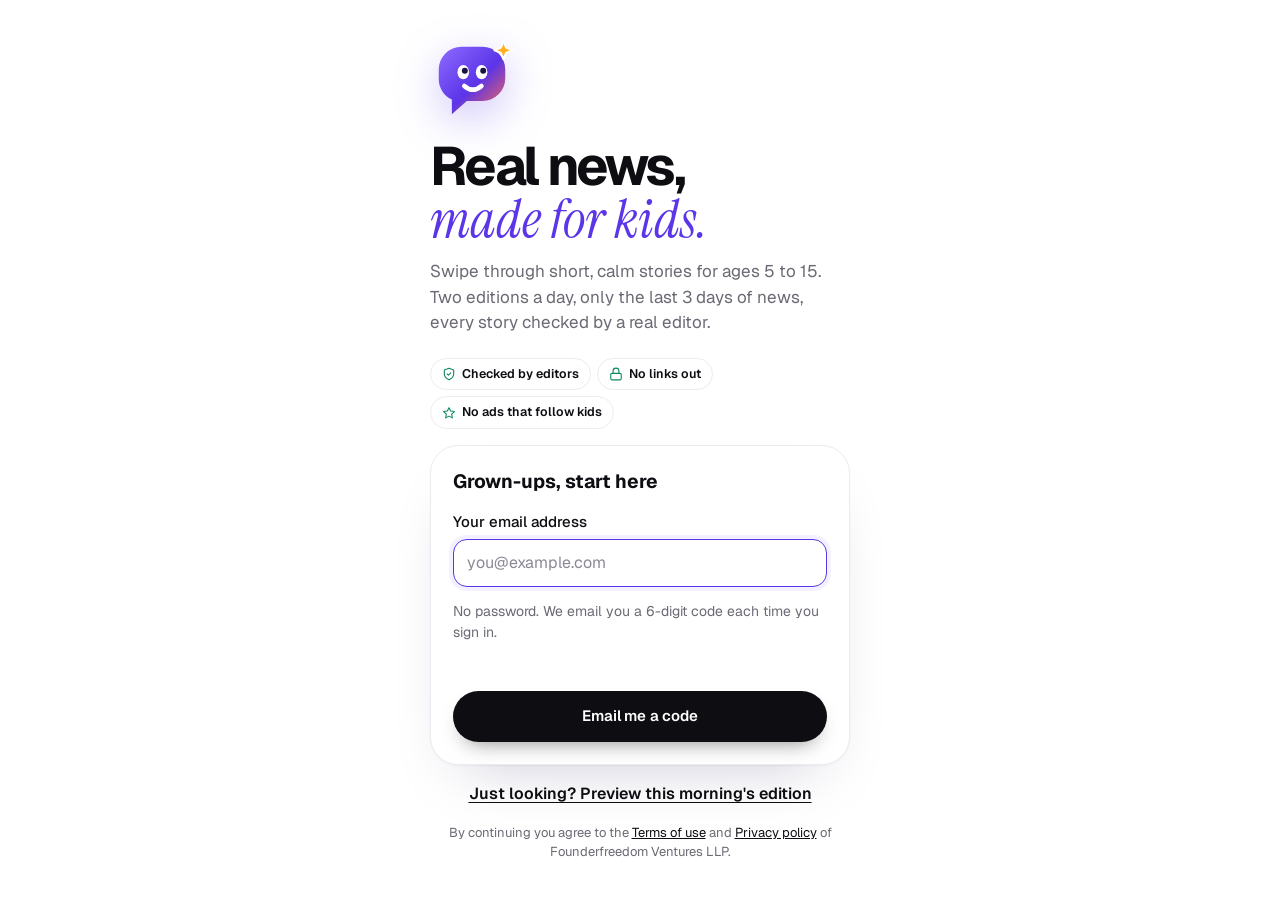
==== src/index.html @ 64679f4f "Local schedule: fixes from third independent review - Walk releases from the day before the oldest l" ====
<!DOCTYPE html>
<html lang="en">
<head>
<meta name="color-scheme" content="light only">
<meta charset="utf-8">
<meta name="viewport" content="width=device-width, initial-scale=1, viewport-fit=cover">
<meta name="theme-color" content="#FFFFFF">
<meta name="apple-mobile-web-app-capable" content="yes">
<meta name="mobile-web-app-capable" content="yes">
<meta name="apple-mobile-web-app-status-bar-style" content="default">
<meta name="apple-mobile-web-app-title" content="FFMPA">
<meta name="format-detection" content="telephone=no">
<title>FFMPA Kids News</title>
<link rel="preconnect" href="https://fonts.googleapis.com">
<link rel="preconnect" href="https://fonts.gstatic.com" crossorigin>
<link href="https://fonts.googleapis.com/css2?family=Fredoka:wght@600;700&family=Geist:wght@400;500;600;700;800&family=Instrument+Serif:ital@0;1&display=swap" rel="stylesheet">
<style>
/* Layout idea: one story per screen, swiped like a deck (Inshorts style). Bloom family look: warm white, ink, electric violet, saffron; Geist with Instrument Serif italic accents; line icons; photo-first cards. */
:root{
  --sky:#F4F4F6; --paper:#FFFFFF; --ink:#0E0D12; --muted:#6B6A74; --line:#ECECF0;
  --brand:#5B35E8; --brand-deep:#3F22B5; --brand-soft:#F3F0FF;
  --sun:#FFB020; --local:#FF5A3C; --world:#1A7A4B; --world-soft:#E9F6EE; --local-soft:#FFF0EC; --focus:#5B35E8;
  --display:"Geist",ui-sans-serif,system-ui,-apple-system,"Segoe UI",Roboto,sans-serif;
  --body:"Geist",ui-sans-serif,system-ui,-apple-system,"Segoe UI",Roboto,sans-serif;
  --voice:"Instrument Serif",ui-serif,Georgia,serif;
  --fs:16.5px; color-scheme:light;
}
html.explorers{--fs:19px}
*{box-sizing:border-box}
html,body{margin:0;height:100%}
body{background:#FFFFFF;color:var(--ink);font-family:var(--body);line-height:1.5;-webkit-font-smoothing:antialiased;overflow:hidden}
button{font:inherit;color:inherit;cursor:pointer}
button:focus-visible,a:focus-visible,input:focus-visible,select:focus-visible,summary:focus-visible,textarea:focus-visible{outline:3px solid var(--sun);outline-offset:2px}
a{color:var(--brand)}
svg.i{width:20px;height:20px;flex:none;stroke:currentColor;fill:none;stroke-width:1.9;stroke-linecap:round;stroke-linejoin:round}
em.v{font-family:var(--voice);font-style:italic;font-weight:400;color:var(--brand);letter-spacing:0}
.press{transition:transform .14s cubic-bezier(.3,1.4,.5,1)}.press:active{transform:scale(.94)}

.app{position:relative;height:100%;max-width:460px;margin:0 auto;background:#FFFFFF;display:flex;flex-direction:column;overflow:hidden}
.top{background:var(--paper);display:flex;align-items:center;justify-content:space-between;gap:10px;padding:calc(10px + env(safe-area-inset-top)) 14px 8px}
.brand{display:flex;align-items:center;gap:9px;font-family:var(--display);font-weight:700;font-size:22px;letter-spacing:-.045em;border:0;background:none;color:var(--ink);padding:0}
.mini-sun{width:20px;height:20px;border-radius:50%;background:conic-gradient(from 200deg,#7B5CFF,#5B35E8,#FF7A59,#FFB020,#7B5CFF);box-shadow:0 2px 8px -2px rgba(91,53,232,.5);animation:rise 1.2s cubic-bezier(.2,.8,.2,1) both}
@keyframes rise{from{transform:translateY(12px);opacity:.2}to{transform:none;opacity:1}}
.top-r{display:flex;align-items:center;gap:6px}
.pill{border:1px solid var(--line);background:#fff;color:var(--ink);border-radius:999px;padding:7px 11px;font-size:13px;font-weight:600;display:inline-flex;gap:6px;align-items:center}
.pill svg.i{width:16px;height:16px}
.iconbtn{width:38px;height:38px;border-radius:50%;border:0;background:var(--ink);box-shadow:0 6px 14px -8px rgba(14,13,18,.6);color:#fff;display:grid;place-items:center}
.hello-bar{background:var(--paper);padding:0 16px 10px;display:flex;justify-content:space-between;align-items:flex-end;gap:10px}
.hello-bar h1{margin:0;font-family:var(--display);font-weight:700;font-size:24px;letter-spacing:-.04em;line-height:1.1}
.goalchip{display:flex;align-items:center;gap:6px;font-size:12.5px;font-weight:600;color:var(--muted);white-space:nowrap}
.goalchip i{display:block;width:64px;height:5px;border-radius:999px;background:var(--line);overflow:hidden}
.goalchip i b{display:block;height:100%;background:var(--brand);border-radius:999px;transition:width .4s}
.rail{display:flex;gap:7px;overflow-x:auto;padding:4px 14px 12px;background:var(--paper);border-bottom:1px solid var(--line);scrollbar-width:none}
.rail::-webkit-scrollbar{display:none}
.rchip{border:1px solid var(--line);background:#fff;color:#2A2930;border-radius:999px;padding:8px 13px;font-size:13.5px;font-weight:600;white-space:nowrap;display:inline-flex;align-items:center;gap:6px}
.rchip svg.i{width:16px;height:16px}
.rchip[aria-pressed="true"]{background:var(--ink);border-color:var(--ink);color:#fff}

.deck{position:relative;flex:1;overflow:hidden;touch-action:pan-x}
.slide{position:absolute;inset:0;padding:14px 14px 0;transition:transform .5s cubic-bezier(.22,.9,.24,1);will-change:transform}
.card{height:100%;background:#fff;border:1px solid var(--line);border-bottom:0;border-radius:30px 30px 0 0;overflow:hidden;display:flex;flex-direction:column;box-shadow:0 1px 2px rgba(14,13,18,.04),0 24px 48px -28px rgba(30,20,80,.22)}
.img{position:relative;flex:0 0 41%;min-height:170px;margin:8px 8px 0;border-radius:24px;display:grid;place-items:center;overflow:hidden;background:linear-gradient(160deg,#F6F4FF,#EEF0F7)}
.img img{position:absolute;inset:0;width:100%;height:100%;object-fit:cover}
.img .ph{display:grid;place-items:center;gap:10px;color:#6E58E8;text-align:center;font-size:12.5px;font-weight:600;padding:0 30px}
.img .ph svg.i{width:56px;height:56px;stroke-width:1.1}
.img:has(img)::after{content:"";position:absolute;left:0;right:0;bottom:0;height:46%;background:linear-gradient(transparent,rgba(22,19,28,.45));pointer-events:none}
.credit{position:absolute;left:12px;bottom:10px;z-index:2;color:#fff;font-size:11.5px;font-weight:600;text-shadow:0 1px 2px rgba(0,0,0,.4)}
.credit a{color:#fff}
.img:not(:has(img)) .credit{color:var(--brand-deep);text-shadow:none}
.tags{position:absolute;left:12px;right:84px;top:12px;z-index:2;display:flex;gap:6px;flex-wrap:wrap}
.tag{font-size:11.5px;font-weight:600;border-radius:999px;padding:5px 10px;color:var(--ink);background:rgba(255,255,255,.9);box-shadow:0 1px 2px rgba(14,13,18,.06);display:inline-flex;align-items:center;gap:5px;backdrop-filter:blur(6px)}
.tag::before{content:"";width:7px;height:7px;border-radius:50%;background:var(--muted)}
.tag.local::before{background:var(--local)}.tag.global::before{background:var(--world)}.tag.new::before{background:var(--brand)}.tag.cal::before{background:var(--sun)}
.cbody{flex:1;overflow:auto;padding:16px 22px 10px;font-size:var(--fs)}
.kicker{font-family:var(--voice);font-style:italic;font-size:1.12em;color:var(--brand);margin:0 0 4px}
.cbody h2{font-family:var(--display);font-weight:700;font-size:1.56em;line-height:1.08;letter-spacing:-.04em;margin:0 0 12px;text-wrap:balance}
.cbody p{margin:0 0 10px;color:#3A3942}
.term{border:0;padding:0 1px;font-weight:600;color:var(--ink);background:linear-gradient(transparent 62%,var(--tc,#E9E3FF) 62%);border-radius:2px}
.term:hover{background:var(--tc,#FFE3A6)}

/* motion: lively but calm */
@property --hl{syntax:'<percentage>';inherits:false;initial-value:62%}
.slide .card{transition:transform .5s cubic-bezier(.22,.9,.24,1),opacity .5s}
.slide:not(.live) .card{transform:scale(.94);opacity:.55}
.slide.live .acc{transform-origin:left;animation:accIn .8s .05s cubic-bezier(.2,.8,.2,1) both}
@keyframes accIn{from{transform:scaleX(0)}to{transform:none}}
.slide.live .tags .tag{animation:popIn .5s .12s cubic-bezier(.3,1.5,.5,1) both}
.slide.live .tags .tag+.tag{animation-delay:.2s}
@keyframes popIn{from{opacity:0;transform:translateY(-6px) scale(.9)}to{opacity:1;transform:none}}
.slide.live .img img{animation:kenb 10s ease-out both}
@keyframes kenb{from{transform:scale(1.08)}to{transform:scale(1)}}
.slide.live .img .ph svg.i{animation:drift 5s ease-in-out infinite}
@keyframes drift{0%,100%{transform:translateY(0)}50%{transform:translateY(-6px)}}
.slide.live .cbody>*{animation:fadeUp .6s cubic-bezier(.2,.8,.2,1) both}
.slide.live .cbody>*:nth-child(1){animation-delay:.08s}.slide.live .cbody>*:nth-child(2){animation-delay:.14s}.slide.live .cbody>*:nth-child(3){animation-delay:.22s}.slide.live .cbody>*:nth-child(4){animation-delay:.3s}.slide.live .cbody>*:nth-child(5){animation-delay:.38s}.slide.live .cbody>*:nth-child(n+6){animation-delay:.46s}
@keyframes fadeUp{from{opacity:0;transform:translateY(14px)}to{opacity:1;transform:none}}
.term{background:linear-gradient(transparent var(--hl),var(--tc,#E9E3FF) var(--hl))}
.slide.live .term{animation:hlIn .7s .5s cubic-bezier(.2,.8,.2,1) both}
@keyframes hlIn{from{--hl:100%}to{--hl:62%}}
.term:hover,.term:focus-visible{--hl:0%;transition:--hl .25s}
.slide.live .kbox:not(.re) .bars i{animation:barIn 1s .55s cubic-bezier(.2,.8,.2,1) both}
@keyframes barIn{from{width:0}}
.slide.live .kbox:not(.re) .tl button i{animation:popIn .45s cubic-bezier(.3,1.5,.5,1) both}
.slide.live .kbox:not(.re) .tl button:nth-child(2) i{animation-delay:.08s}.slide.live .kbox:not(.re) .tl button:nth-child(3) i{animation-delay:.16s}.slide.live .kbox:not(.re) .tl button:nth-child(4) i{animation-delay:.24s}
.slide.live .kbox:not(.re) .scale button{animation:popIn .4s cubic-bezier(.3,1.5,.5,1) both}
.slide.live .kbox:not(.re) .scale button:nth-child(2){animation-delay:.05s}.slide.live .kbox:not(.re) .scale button:nth-child(3){animation-delay:.1s}.slide.live .kbox:not(.re) .scale button:nth-child(4){animation-delay:.15s}.slide.live .kbox:not(.re) .scale button:nth-child(5){animation-delay:.2s}.slide.live .kbox:not(.re) .scale button:nth-child(6){animation-delay:.25s}
.kbox .kt{animation:fadeUp .35s cubic-bezier(.2,.8,.2,1) both}
.kbox button{transition:background .2s,color .2s,border-color .2s,transform .15s}
.kbox button:active{transform:scale(.95)}
.kbox .opts2 button.ok{animation:okPulse .5s cubic-bezier(.3,1.5,.5,1)}
@keyframes okPulse{0%{transform:scale(.94)}60%{transform:scale(1.04)}100%{transform:none}}
.kbox .opts2 button.no{animation:shake .4s}
@keyframes shake{0%,100%{transform:none}25%{transform:translateX(-4px)}75%{transform:translateX(4px)}}
.rchip{transition:background .25s,color .25s,border-color .25s,transform .14s}
.counter.bump{animation:popIn .35s cubic-bezier(.3,1.5,.5,1)}
.hello-bar h1{animation:fadeUp .6s cubic-bezier(.2,.8,.2,1) both}
.goalchip i b{transition:width .7s cubic-bezier(.2,.8,.2,1)}
.overlay{transition:opacity .25s}
.sheet>*:not(.x):not(.grab){animation:fadeUp .4s cubic-bezier(.2,.8,.2,1) both}
.sheet .x{z-index:5}
.sheet>*:nth-child(3){animation-delay:.05s}.sheet>*:nth-child(4){animation-delay:.1s}.sheet>*:nth-child(n+5){animation-delay:.14s}
.endcard>*{animation:fadeUp .6s cubic-bezier(.2,.8,.2,1) both}
.endcard>*:nth-child(2){animation-delay:.1s}.endcard>*:nth-child(3){animation-delay:.2s}.endcard>*:nth-child(4){animation-delay:.3s}
@media (prefers-reduced-motion:reduce){.slide *,.sheet>*,.endcard>*,.hello-bar h1,.counter{animation:none!important;transition:none!important}.slide:not(.live) .card{transform:none;opacity:1}}
/* extras: soft card colours */
.card{background:var(--bg,#fff);transition:background .4s}
.srcbar{background:transparent}
/* word-by-word body text */
.cbody p .w{opacity:0;animation:wIn .32s ease-out forwards;animation-delay:var(--d,0s)}
.cbody.typed>p.tp{animation:none!important;opacity:1;transform:none}
.cbody.all p .w{animation:none;opacity:1}
@keyframes wIn{from{opacity:0;filter:blur(2px);transform:translateY(3px)}to{opacity:1;filter:none;transform:none}}
.cbody p .w.term{display:inline}
.slide.live .cbody p .term.w{animation:wIn .32s ease-out forwards,hlIn .7s ease-out both;animation-delay:var(--d,0s),calc(var(--d,0s) + .3s)}
.slide.live .cbody.all p .term.w{animation:none;opacity:1;--hl:62%}
/* today card */
.card.today .cbody h2{margin-bottom:6px}
.th{display:flex;align-items:center;gap:7px;font-family:var(--display);font-size:.78em;font-weight:700;letter-spacing:.06em;text-transform:uppercase;color:var(--acc);margin:16px 0 6px}
.th svg.i{width:16px;height:16px}
.titem{padding:10px 0;border-top:1px solid var(--line)}
.titem b{font-size:1em}.titem b span{font-weight:500;color:var(--muted);font-size:.85em}
.titem p{margin:2px 0 0;font-size:.9em}
.tweek{margin:12px 0 0;font-size:.85em;color:var(--muted);font-family:var(--voice);font-style:italic;font-size:1.05em}
.card.today .btn{display:inline-flex;align-items:center;gap:7px;font-size:13.5px;padding:11px 15px}
.card.today .btn svg.i{width:16px;height:16px}
/* progress */
.streak{display:flex;align-items:center;gap:16px;margin-top:12px;padding:14px;border:1px solid var(--line);border-radius:20px;background:#fff}
.sn{display:flex;flex-direction:column;align-items:center;min-width:76px}
.sn b{font-family:var(--display);font-size:40px;letter-spacing:-.05em;line-height:1;color:#D9481E}
.sn span{font-size:12px;color:var(--muted);font-weight:600}
.week{display:flex;justify-content:space-between;flex:1}
.wd{display:flex;flex-direction:column;align-items:center;gap:5px;font-size:11px;font-weight:600;color:var(--muted)}
.wd i{width:24px;height:24px;border-radius:50%;background:#F1F1F4;box-sizing:border-box}
.wd.on i{background:#D9481E;box-shadow:0 0 0 3px #FDE3D8}
.wd.rest i{background:#fff;border:2px dashed #E8A58F}
.wd.today i{border:2px solid #D9481E;background:#fff}
.wd.future i{background:#F7F7F9}
.pstats{display:grid;grid-template-columns:repeat(3,minmax(0,1fr));gap:8px;margin-top:12px}
.pstats div{border:1px solid var(--line);border-radius:16px;padding:10px;text-align:center}
.pstats b{display:block;font-family:var(--display);font-size:22px;letter-spacing:-.03em}
.pstats span{font-size:11.5px;color:var(--muted)}
.ph{font-family:var(--display);font-size:15px;margin:18px 0 8px;letter-spacing:-.01em}
.achs{display:flex;flex-direction:column;gap:8px}
.ach{display:flex;gap:12px;align-items:center;border:1px solid var(--line);border-radius:18px;padding:11px 12px;background:#fff}
.aic{width:40px;height:40px;border-radius:13px;display:grid;place-items:center;flex:none;background:#F4F4F6;color:#9A99A3}
.ach.got .aic{background:color-mix(in srgb,var(--ac) 12%,#fff);color:var(--ac)}
.aic svg.i{width:20px;height:20px}
.abody{flex:1;min-width:0;display:flex;flex-direction:column;gap:2px}
.abody b{font-size:14px}.abody small{font-size:11.5px;color:var(--muted);line-height:1.35}
.abar{height:5px;border-radius:3px;background:#F1F1F4;overflow:hidden;margin:4px 0 1px}
.abar i{display:block;height:100%;background:var(--ac);border-radius:3px;transition:width .6s}
.alv{display:flex;gap:3px}
.alv i{width:7px;height:7px;border-radius:50%;background:#E6E6EB}
.alv i.on{background:var(--ac)}
/* toast */
.toast{position:absolute;left:50%;top:14px;transform:translate(-50%,-20px);opacity:0;z-index:95;display:flex;align-items:center;gap:10px;background:#0E0D12;color:#fff;border-radius:999px;padding:10px 16px 10px 12px;font-size:13.5px;box-shadow:0 16px 30px -14px rgba(0,0,0,.5);animation:tIn .45s cubic-bezier(.3,1.4,.5,1) forwards;max-width:92%}
.toast svg.i{width:18px;height:18px;color:var(--tc2);background:#fff;border-radius:50%;padding:4px;box-sizing:content-box}
.toast.out{animation:tOut .35s ease forwards}
@keyframes tIn{to{transform:translate(-50%,0);opacity:1}}
@keyframes tOut{from{transform:translate(-50%,0);opacity:1}to{transform:translate(-50%,-16px);opacity:0}}
/* puzzles */
.pztabs{display:flex;gap:4px;background:#F4F4F6;border-radius:999px;padding:4px;margin:12px 0 6px}
.pztabs button{flex:1;border:0;background:transparent;border-radius:999px;padding:9px;font-weight:600;font-size:13.5px;color:#3A3942}
.pztabs button.on{background:#fff;color:var(--ink);box-shadow:0 1px 3px rgba(14,13,18,.1)}
.sgrid{display:grid;max-width:340px;margin:0 auto;border:0}
.cell{aspect-ratio:1;border:0 solid #0E0D12;border-color:#0E0D12;background:#fff;font-family:var(--display);font-size:22px;font-weight:600;color:#3E46C8;padding:0;border-style:solid;outline:1px solid #E4E4EA;outline-offset:-1px;transition:background .15s}
.cell.given{color:var(--ink);font-weight:700;background:#F7F7F9}
.cell.same{background:#EEF0FF}
.cell.sel{background:#DDE1FF}
.cell.err{background:#FDE2E2;color:#B91C1C}
.pad{display:flex;gap:6px;justify-content:center;margin-top:12px;flex-wrap:wrap}
.pad button{width:46px;height:46px;border-radius:14px;border:1px solid var(--line);background:#fff;font-family:var(--display);font-size:19px;font-weight:600;display:grid;place-items:center}
.pad button:active{transform:scale(.93)}
.pad button svg.i{width:18px;height:18px}
.pzdone{display:flex;align-items:center;gap:8px;margin-top:14px;padding:12px 14px;border-radius:16px;background:#EEF0FF;color:#2A2F8F;font-size:14px;animation:okPulse .5s cubic-bezier(.3,1.5,.5,1)}
.pzdone svg.i{width:20px;height:20px;flex:none}
.hint{display:flex;gap:8px;align-items:center;background:#F7F7F9;border-radius:14px;padding:10px 12px;font-size:14px;color:#3A3942}
.hint svg.i{width:18px;height:18px;flex:none;color:#7A3FD1}
.slots{display:flex;gap:5px;justify-content:center;flex-wrap:wrap;margin:14px 0 10px}
.slot{width:34px;height:42px;border:0;border-bottom:2.5px solid #C9C9D2;background:#fff;font-family:var(--display);font-size:22px;font-weight:700;padding:0}
.slots.bad{animation:shake .4s}.slots.bad .slot{border-color:#DC2626;color:#B91C1C}
.tiles{display:flex;gap:6px;justify-content:center;flex-wrap:wrap}
.tile{width:40px;height:44px;border-radius:12px;border:1px solid var(--line);background:#fff;font-family:var(--display);font-size:20px;font-weight:700;box-shadow:0 2px 0 #E4E4EA;transition:transform .12s,opacity .2s}
.tile:active{transform:translateY(2px);box-shadow:none}
.tile.used{opacity:.25}
/* craft */
.mats{list-style:none;padding:0;margin:0;display:flex;flex-direction:column;gap:6px}
.mats label{display:flex;gap:8px;align-items:center;font-size:14.5px}
.mats input{accent-color:#4D7C0F;width:18px;height:18px}
.steps{margin:0;padding-left:20px;display:flex;flex-direction:column;gap:8px;font-size:14.5px;line-height:1.45}
.steps li::marker{font-weight:700;color:#4D7C0F}
@media (prefers-reduced-motion:reduce){.cbody p .w{animation:none;opacity:1}.toast{animation:none;opacity:1;transform:translate(-50%,0)}}
/* ===== review pass ===== */
/* more room to read: greeting only on the first card, shorter photo, compact when there is no photo */
.hello-bar{max-height:60px;overflow:hidden;transition:max-height .35s ease,padding .35s ease,opacity .25s}
.app.reading .hello-bar{max-height:0;padding-top:0;padding-bottom:0;opacity:0}
.app.reading .rail{padding-top:8px}
.card .img{flex:0 0 32%;min-height:120px}
.card .img:not(:has(img)){flex-basis:104px;min-height:104px}
.card .img:not(:has(img)) .ph{grid-auto-flow:column;gap:10px;align-items:center;margin-top:22px}
.card .img:not(:has(img)) .ph svg.i{width:30px;height:30px}
.card .img:not(:has(img)) .ph span{font-size:12px}
.card .img:not(:has(img)) .credit{display:none}
@media (max-height:700px){.card .img{flex-basis:26%;min-height:100px}.cbody{padding-top:12px}.cbody h2{font-size:1.38em;margin-bottom:8px}.slide{padding:10px 10px 0}}
/* show that a story continues */
.cbody{position:relative}
.card .more-cue{position:absolute;left:0;right:0;bottom:44px;height:46px;pointer-events:none;background:linear-gradient(transparent,var(--bg,#fff));opacity:0;transition:opacity .25s;display:flex;align-items:flex-end;justify-content:center}
.card.has-more .more-cue{opacity:1}
.card .more-cue svg.i{width:18px;height:18px;color:var(--muted);animation:drift 1.6s ease-in-out infinite}
.card{position:relative}
/* first-run tips */
.coach{position:absolute;left:50%;bottom:118px;transform:translateX(-50%);z-index:40;background:#0E0D12;color:#fff;border-radius:999px;padding:10px 16px;font-size:13.5px;font-weight:500;white-space:nowrap;pointer-events:none;box-shadow:0 16px 30px -14px rgba(0,0,0,.5);animation:tIn .45s cubic-bezier(.3,1.4,.5,1) forwards;opacity:0}
.coach.out{animation:tOut .35s ease forwards}
/* end card */
.endcard{padding:22px}
.endsum{display:grid;grid-template-columns:repeat(3,minmax(0,1fr));gap:8px;width:100%;max-width:340px}
.endsum div{border:1px solid var(--line);border-radius:16px;padding:10px 6px;background:#fff}
.endsum b{display:block;font-family:var(--display);font-size:22px;letter-spacing:-.03em}
.endsum span{font-size:11.5px;color:var(--muted)}
.endgrid{display:grid;grid-template-columns:1fr 1fr;gap:8px;width:100%;max-width:340px}
.endgrid .btn{padding:12px 8px;font-size:14px}
.endgrid .btn.sun{grid-column:1/-1}
@media (max-height:700px){.endcard .moon{display:none}.endcard h2{font-size:1.6em}}
/* play hub */
.hub{display:grid;grid-template-columns:1fr 1fr;gap:10px;margin-top:12px}
.hub button{border:1px solid var(--line);background:#fff;border-radius:20px;padding:14px;text-align:left;display:flex;flex-direction:column;gap:6px}
.hub button .ic{width:38px;height:38px;border-radius:12px;display:grid;place-items:center;background:color-mix(in srgb,var(--hc) 12%,#fff);color:var(--hc)}
.hub button .ic svg.i{width:20px;height:20px}
.hub button b{font-size:15px}.hub button small{font-size:12px;color:var(--muted);line-height:1.35}
.card .img:not(:has(img)){flex-basis:56px;min-height:56px}
.card .img:not(:has(img)) .ph{display:none}

.kbox.gone{opacity:0;max-height:0;padding-top:0;padding-bottom:0;margin:0;overflow:hidden;transition:opacity .3s,max-height .45s,padding .45s,margin .45s}
.kbox{max-height:400px}
/* ===== UI polish pass 2 ===== */
/* edition progress line under the topic bar */
.edbar{height:3px;background:#F1F1F4;position:relative;flex:none}
.edbar i{position:absolute;left:0;top:0;bottom:0;width:0;background:var(--edc,#5B35E8);border-radius:0 3px 3px 0;transition:width .5s cubic-bezier(.2,.8,.2,1),background .4s}
.rail{border-bottom:0}
/* quieter position counter */
.counter{background:rgba(255,255,255,.86);color:#3A3942;border:1px solid var(--line);font-weight:600;top:22px;right:22px}
/* story header without a photo: one clean row of tags, no coloured block */
.card .img:not(:has(img)){flex-basis:auto;min-height:0;margin:0;background:transparent!important;border-radius:0;display:block;overflow:visible}
.card .img:not(:has(img)) .tags{position:static;padding:16px 84px 0 20px;flex-wrap:nowrap;overflow:hidden}
.card .img:not(:has(img)) .tag{white-space:nowrap;box-shadow:none;border:1px solid var(--line);background:#fff}
.card .img:not(:has(img)) .tag.topic{background:var(--tint);border-color:transparent}
.card .img:not(:has(img)) .credit{display:none}
.card.ad .img{flex-basis:auto!important;min-height:0}
.card:has(.img:not(:has(img))) .cbody{padding-top:14px}
/* the topic already shows in the tag */
.card:not(.today) .cbody>.kicker{display:none}
/* calmer body tints so the topic colour stays the only strong colour */
.cbody h2{font-size:1.62em}
.cbody p{line-height:1.6}
/* stats row */
.pstats div,.endsum div{display:flex;flex-direction:column;justify-content:flex-start}
.pstats span,.endsum span{line-height:1.3}
/* listen state */
.dock #dListen.on{color:var(--brand)}
.dock #dListen.on svg.i{animation:drift 1.2s ease-in-out infinite}
/* welcome trust row */
.trust{display:flex;gap:6px;flex-wrap:wrap;margin:0 0 16px}
.trust span{display:inline-flex;align-items:center;gap:6px;border:1px solid var(--line);border-radius:999px;padding:6px 11px;font-size:12.5px;font-weight:600;background:#fff}
.trust svg.i{width:14px;height:14px;color:#0F8A5F}
/* sheets: comfortable max height and a clear grab area */
.sheet{max-height:86%}
/* toast sits below the top bar instead of covering the logo */
.toast{top:58px}
.remember{border-left:3px solid var(--acc);padding:2px 0 2px 12px;margin:6px 0 12px}
.remember span{display:flex;align-items:center;gap:6px;font-size:.7em;font-weight:700;letter-spacing:.07em;text-transform:uppercase;color:var(--acc)}
.remember span svg.i{width:15px;height:15px}
.remember p{margin:4px 0 0;font-weight:600;color:var(--ink)}
.card.learn .tags{position:static;padding:16px 84px 0 20px;flex-wrap:nowrap;overflow:hidden}
.card.learn .tag{white-space:nowrap}
.card.learn .img{display:block;margin:0;background:transparent!important;min-height:0;flex-basis:auto;border-radius:0;overflow:visible}
.card.learn .tags{flex-wrap:wrap;padding-right:76px}
.card.learn .tag{box-shadow:none;border:1px solid var(--line);background:#fff}
.card.learn .tag.topic{background:var(--tint);border-color:transparent}
.card.learn .img:not(:has(img)){display:block!important}
.card.learn .img:not(:has(img)) .tags{flex-wrap:wrap!important;overflow:visible;width:auto;max-width:100%;box-sizing:border-box;padding:16px 80px 0 20px;row-gap:6px}

/* ===== pass 3 ===== */
.toast{top:auto;bottom:76px;white-space:nowrap}
.toast span{white-space:normal}
html.airy .cbody p{line-height:1.85}
.h4{font-family:var(--display);font-size:15px;margin:16px 0 8px}
.seg{display:flex;gap:6px;background:#F3F3F6;border-radius:14px;padding:4px}
.seg button{flex:1;border:0;background:transparent;border-radius:11px;padding:10px 6px;font:inherit;font-weight:600;font-size:14px;color:#55545F;cursor:pointer}
.seg button[aria-pressed="true"]{background:#fff;color:#0E0D12;box-shadow:0 1px 3px rgba(20,18,30,.12)}
.cfprev{margin-top:14px;border:1px solid var(--line);border-radius:16px;padding:14px 16px 4px;flex:none;overflow:visible}
.feel{margin:18px 0 6px;padding-top:14px;border-top:1px solid rgba(20,18,30,.08)}
.feel h4{margin:0 0 8px;font-size:11.5px;letter-spacing:.06em;text-transform:uppercase;color:#6B6A75;font-weight:700}
.feelrow{display:flex;gap:6px}
.feelrow button{display:inline-flex;align-items:center;gap:6px;border:1px solid var(--line);background:rgba(255,255,255,.8);border-radius:999px;padding:8px 4px;flex:1;justify-content:center;font:inherit;font-size:13px;font-weight:600;color:#2A2933;cursor:pointer}
.feelrow button svg.i{width:15px;height:15px;color:var(--acc,#5B35E8)}
.feel.done{font-size:.88em;color:#55545F}
.feel.done span{display:inline}.feel.done span svg.i{width:15px;height:15px;vertical-align:-2px;color:var(--acc,#5B35E8);margin-right:4px}
.feel.done p{margin:6px 0 0;font-size:1em;color:#55545F}
.lk{border:0;background:none;padding:0;margin-left:6px;font:inherit;font-weight:600;color:var(--brand-deep,#4526C4);text-decoration:underline;cursor:pointer}
.box.find{background:#FFF7E6;border:1px solid #F3DDAE;margin:12px 0}
.box.find h4{color:#8A4B00;display:flex;align-items:center;gap:6px}.box.find h4 svg.i{width:16px;height:16px}
.finds .fd{display:flex;gap:12px;align-items:flex-start;text-align:left;width:100%;font:inherit;cursor:pointer}
.finds .fd.lock{cursor:default;background:#FAFAFB;border-style:dashed}
.finds .fn{flex:none;width:34px;height:34px;border-radius:50%;display:grid;place-items:center;background:#FFF1D6;color:#8A4B00;font-weight:700}
.finds .fd.lock .fn{background:#EEEEF2;color:#6B6A75}
.finds .fn svg.i{width:17px;height:17px}
.finds .fd p{margin:2px 0 0}
.hellos .item{display:block;width:100%;text-align:left;font:inherit;cursor:pointer}
.hellos b{font-family:var(--display);font-size:1.15em}.hellos .say{color:#6B6A75;font-size:.9em;margin-left:6px}
.hellos p{margin:2px 0 0}
.moonrow{display:flex;gap:16px;align-items:center;margin:6px 0 14px}.moonpic{width:104px;height:104px;flex:none}
.moonrow p{margin:0 0 6px}
#brand .buddy.wig,.endcard .moon.wig{animation:wig .45s ease}
@keyframes wig{0%,100%{transform:rotate(0)}25%{transform:rotate(-12deg) scale(1.08)}60%{transform:rotate(9deg) scale(1.04)}}
.endcard .moon{cursor:pointer}
.card.nudge{animation:nudge .4s ease}
@keyframes nudge{0%,100%{transform:translateY(0)}40%{transform:translateY(14px)}}
.hub .wide{grid-column:1/-1;flex-direction:row;align-items:center;gap:12px;min-height:0}
.hub .wide b{flex:1;text-align:left}.hub .wide small{margin:0}
.findline{margin-top:12px;border:0;background:none;font:inherit;font-size:13.5px;color:#6B6A75;cursor:pointer}
.findline b{color:#8A4B00}
@media (prefers-reduced-motion:reduce){#brand .buddy.wig,.endcard .moon.wig,.card.nudge{animation:none}}
.cbody.all .kbox{animation-delay:0s!important}
@media (max-width:379px){#edPill .lbl{display:none}#edPill{padding-left:11px;padding-right:11px}}
@media (max-height:700px){.endcard .moon{display:block;width:40px;height:40px;margin:0 auto 6px;box-shadow:none}.endcard h2{font-size:1.45em}.endcard{padding-top:10px}}
#deck:has(.slide.live .endcard) .counter{display:none}
@media (max-height:700px){.endcard{justify-content:flex-start;overflow:auto;gap:9px;padding:14px 18px}.endcard .endsum b{font-size:1.2em}.endcard .findline{margin-top:2px}}
.endcard .moon{flex:none}
/* ===== pass 4: levels + visual Today card ===== */
.card.today.v2 .cbody{display:flex;flex-direction:column;overflow:hidden;padding-bottom:6px}
.card.today.v2 .cbody h2{margin:0 0 10px}
.lvl{display:flex;align-items:center;gap:12px;width:100%;text-align:left;font:inherit;cursor:pointer;border:1px solid var(--line);background:#fff;border-radius:18px;padding:9px 12px;margin:0 0 12px;flex:none}
.lvn{flex:none;width:44px;height:44px;border-radius:14px;background:var(--lc);color:#fff;display:flex;flex-direction:column;align-items:center;justify-content:center;line-height:1}
.lvn small{font-size:8.5px;letter-spacing:.08em;text-transform:uppercase;opacity:.85;font-weight:700}.lvn b{font-family:var(--display);font-size:21px;margin-top:2px}
.lvb{flex:1;min-width:0;display:flex;flex-direction:column;gap:4px}.lvb>b{font-family:var(--display);font-size:15px;letter-spacing:-.01em}
.lvb small{font-size:11.5px;color:var(--muted)}
.lbar{display:block;height:6px;border-radius:99px;background:#EEEEF2;overflow:hidden}.lbar i{display:block;height:100%;border-radius:99px;background:var(--lc);transition:width .6s cubic-bezier(.2,.8,.2,1)}
.lvs{flex:none;display:flex;flex-direction:column;align-items:center;padding-left:12px;border-left:1px solid var(--line);line-height:1.1}
.lvs b{font-family:var(--display);font-size:22px;color:#D9481E}.lvs small{font-size:10.5px;color:var(--muted);font-weight:600}
.moms{flex:1;min-height:150px;display:flex;gap:10px;overflow-x:auto;overflow-y:hidden;scroll-snap-type:x mandatory;scrollbar-width:none;margin:0 -22px;padding:0 22px;scroll-padding:0 22px;-webkit-overflow-scrolling:touch;outline:none}
.moms::-webkit-scrollbar{display:none}
.mom{position:relative;flex:0 0 86%;scroll-snap-align:start;border-radius:22px;overflow:hidden;background:linear-gradient(160deg,var(--mb),var(--mb2));display:flex;flex-direction:column;justify-content:flex-end;padding:16px}
.mom::before{content:"";position:absolute;right:-46px;top:-46px;width:170px;height:170px;border-radius:50%;background:rgba(255,255,255,.45)}
.mom::after{content:"";position:absolute;right:34px;top:74px;width:54px;height:54px;border-radius:50%;background:var(--mc);opacity:.14}
.mbig{position:absolute;left:16px;top:16px;width:54px;height:54px;border-radius:18px;background:var(--mc);color:#fff;display:grid;place-items:center;z-index:1;box-shadow:0 12px 22px -12px var(--mc)}
.mbig.mono{font-family:var(--display);font-weight:700;font-size:20px;letter-spacing:-.02em;border-radius:50%}
.mbig svg.i{width:26px;height:26px}
.myr{position:absolute;right:14px;top:8px;font-family:"Instrument Serif",serif;font-style:italic;font-size:54px;line-height:1;color:var(--mc);opacity:.5;z-index:1}
.mtxt{position:relative;z-index:1}
.mk{font-size:11px;font-weight:700;letter-spacing:.07em;text-transform:uppercase;color:var(--mc)}
.mom h3{font-family:var(--display);font-size:1.3em;line-height:1.1;letter-spacing:-.03em;margin:4px 0 6px;color:#0E0D12;text-wrap:balance}
.mom p{margin:0;font-size:.9em;line-height:1.45;color:#33323C}
.mrow{display:flex;gap:8px;margin-top:10px}.mrow .btn{background:#fff;flex:1;justify-content:center}
.mdots{display:flex;align-items:center;gap:6px;padding:10px 0 2px;flex:none}
.mdots i{width:7px;height:7px;border-radius:50%;background:#D9D8E0;cursor:pointer;transition:all .25s}.mdots i.on{width:20px;border-radius:99px;background:#5B35E8}
.mdots span{margin-left:auto;font-size:12px;color:var(--muted);transition:opacity .3s}
.slide.live .mom{animation:momIn .6s cubic-bezier(.2,.8,.2,1) both}.slide.live .mom:nth-child(2){animation-delay:.08s}.slide.live .mom:nth-child(3){animation-delay:.16s}
@keyframes momIn{from{opacity:0;transform:translateX(26px)}to{opacity:1;transform:none}}
@media (max-height:700px){.card.today.v2 .cbody h2{font-size:1.3em;margin-bottom:8px}.lvl{padding:7px 10px;margin-bottom:8px}.lvn{width:38px;height:38px}.mom{padding:13px}.mbig{width:44px;height:44px;left:13px;top:13px}.myr{font-size:42px}.mom h3{font-size:1.15em}.mom p{font-size:.84em}}
@media (prefers-reduced-motion:reduce){.slide.live .mom{animation:none}}
.lvcard{border:1px solid var(--line);border-radius:20px;padding:14px;margin-top:12px;background:linear-gradient(180deg,#fff,#FAFAFC)}
.lvtop{display:flex;gap:12px;align-items:center}.lvtop>div{display:flex;flex-direction:column}.lvtop>div b{font-family:var(--display);font-size:18px}.lvtop>div small{color:var(--muted);font-size:12.5px}
.ladder{display:flex;gap:4px;margin-top:12px}
.ladder span{flex:1;font-size:9.5px;font-weight:600;color:#9A99A5;text-align:center;line-height:1.2}
.ladder span i{display:block;height:6px;border-radius:99px;background:#EEEEF2;margin-bottom:5px}
.ladder span.done i{background:var(--lc);opacity:.45}.ladder span.now i{background:var(--lc)}.ladder span.now{color:#0E0D12}
.lvb small{white-space:nowrap;overflow:hidden;text-overflow:ellipsis}
@media (max-height:700px){.card.today.v2 .kicker{display:none}.card.today.v2 .cbody{padding-top:10px}.mbig{display:none}.myr{font-size:34px;top:6px;right:12px;opacity:.35}.moms{min-height:120px}.mom{justify-content:center}.mom p{display:-webkit-box;-webkit-line-clamp:4;-webkit-box-orient:vertical;overflow:hidden}.mdots{padding-top:7px}.mrow{margin-top:8px}.mrow .btn{padding:8px 10px}}
@media (max-height:700px){.myr{display:none}}
/* ===== sketch explainers ===== */
.tag.sk{border:1px dashed #1F1E2A;background:#fff;color:#1F1E2A;font:inherit;font-size:inherit;font-weight:700;cursor:pointer;display:inline-flex;align-items:center;gap:4px;box-shadow:none}
.tag.sk svg.i{width:12px;height:12px}
.skbtn{display:flex;align-items:center;gap:12px;width:100%;text-align:left;font:inherit;cursor:pointer;margin:14px 0 12px;padding:11px 12px;border-radius:16px;border:1.5px dashed #1F1E2A;background:#fff;color:#0E0D12}
.skbtn .skic{flex:none;width:38px;height:38px;border-radius:12px;display:grid;place-items:center;background:var(--sc);color:#fff}
.skbtn .skic svg.i{width:19px;height:19px}
.skbtn>span:nth-child(2){flex:1;display:flex;flex-direction:column;min-width:0}
.skbtn b{font-family:var(--display);font-size:.95em}.skbtn small{font-size:.76em;color:var(--muted)}
.skbtn>svg.i{width:18px;height:18px;color:#6B6A75}
.skbtn.seen{border-style:solid;border-color:var(--line)}
.ttype svg.i{width:12px;height:12px;vertical-align:-1px;margin-right:2px}
.skpaper{display:block;width:100%;padding:6px;margin:10px 0 0;border:1px solid var(--line);border-radius:20px;cursor:pointer;background-color:#FFFEFA;background-image:radial-gradient(#E4E2D8 1px,transparent 1.2px);background-size:16px 16px;animation:none!important}
.skboard{display:block;width:100%;height:auto}
.skboard text{font-family:"Instrument Serif",Georgia,serif;font-style:italic;font-size:16px}
.skink{stroke-dasharray:1;stroke-dashoffset:1;animation:skdraw .55s ease-out forwards}
@keyframes skdraw{to{stroke-dashoffset:0}}
.sktx{opacity:0;animation:sktx .4s ease-out forwards}
@keyframes sktx{to{opacity:1}}
.skcap{font-size:1.06em;line-height:1.5;margin:14px 0 10px;color:#1F1E2A;min-height:4.5em}
.skdots{display:flex;gap:6px;margin:0 0 12px}.skdots i{height:5px;flex:1;border-radius:99px;background:#EEEEF2}.skdots i.done{background:#C9C8D2}.skdots i.on{background:#1F1E2A}
@media (prefers-reduced-motion:reduce){.skink{animation:none;stroke-dashoffset:0}.sktx{animation:none;opacity:1}}
.skchip{display:inline-flex;align-items:center;gap:6px;margin:-2px 0 12px;padding:6px 12px 6px 10px;border-radius:999px;border:1.5px dashed #1F1E2A;background:#fff;color:#1F1E2A;font:inherit;font-size:13px;font-weight:700;cursor:pointer}
.skchip svg.i{width:14px;height:14px}
.toast{white-space:normal;width:max-content;max-width:88%}.toast span{white-space:normal}

/* ===== v4: big story, classroom, young reporters ===== */
.bigmom{background:linear-gradient(155deg,#12202B,#0B3B46)!important}
.bigmom::before{background:rgba(255,255,255,.07)}.bigmom::after{background:#fff;opacity:.08}
.bigmom .mbig{background:#fff;color:var(--mc)}
.bigmom .mk{color:#8FE3D3}.bigmom h3{color:#fff}.bigmom p{color:#C9D9DE}
.bigmom .mrow .btn{background:#fff;color:#0E0D12;border:0;display:inline-flex;align-items:center;justify-content:center;gap:6px;font-weight:700;padding:11px 14px;border-radius:999px}
.bigmom .mrow .btn svg.i{width:15px;height:15px}
@media (max-height:700px){.bigmom p{display:none}}
.bigchip{display:inline-flex;align-items:center;gap:6px;margin:-2px 6px 12px 0;padding:6px 12px 6px 9px;border-radius:999px;border:0;background:var(--bc);color:#fff;font:inherit;font-size:13px;font-weight:700;cursor:pointer}
.bigchip svg.i{width:14px;height:14px}
.skchip{margin-right:6px}
.bighead{margin:0 -4px;padding:16px;border-radius:22px;background:linear-gradient(155deg,#12202B,#0B3B46);color:#fff}
.bighead .mk{color:#8FE3D3}.bighead h2{color:#fff;margin:6px 0 4px;font-size:1.5em;line-height:1.08;letter-spacing:-.03em}.bighead p{margin:0;color:#C9D9DE;font-size:.92em}
.bigprog{display:flex;gap:5px;margin-top:14px}
.bigprog i{flex:1;height:5px;border-radius:99px;background:rgba(255,255,255,.18);position:relative;font-style:normal}
.bigprog i.done{background:#8FE3D3}.bigprog i.now{background:#fff}
.bigprog i span{position:absolute;top:9px;left:0;font-size:10.5px;font-weight:600;color:#9FB6BD}.bigprog i.now span{color:#fff}
.bighead{padding-bottom:30px}
.bigfacts{display:grid;grid-template-columns:1fr 1fr;gap:8px;margin:12px 0 4px}
.bigfacts div{border:1px solid var(--line);border-radius:16px;padding:10px 12px;background:#fff}
.bigfacts b{display:block;font-family:var(--display);font-size:1.35em;letter-spacing:-.03em}.bigfacts span{font-size:12px;color:var(--muted);line-height:1.3;display:block}
.bigline{position:relative;padding-left:4px}
.bd{display:flex;gap:12px;padding:0 0 14px;position:relative}
.bd>i{flex:none;width:12px;height:12px;border-radius:50%;margin-top:5px;background:var(--bc);position:relative;z-index:1}
.bd::before{content:"";position:absolute;left:5.5px;top:12px;bottom:-5px;width:1.5px;background:#E3E2EA}.bd:last-child::before{display:none}
.bd.now>i{box-shadow:0 0 0 4px color-mix(in srgb,var(--bc) 22%,#fff)}
.bd.lock>i{background:#fff;border:1.5px dashed #B9B8C4}
.bd small{font-size:11.5px;font-weight:700;letter-spacing:.04em;text-transform:uppercase;color:var(--muted)}
.bd b{display:block;font-family:var(--display);font-size:1.02em;margin:1px 0 2px}.bd p{margin:0;font-size:.92em;color:#3A3942}
.bd.lock b,.bd.lock p{color:#8A8995}
.bigpoll{border:1px solid var(--line);border-radius:18px;padding:14px;margin-bottom:12px}
.bigpoll p{margin:0 0 10px}.bigpoll .msg{margin:10px 0 0;min-height:0}
.bigpoll button{display:block;width:100%;text-align:left;font:inherit;font-weight:600;font-size:14px;padding:11px 13px;margin-top:6px;border-radius:13px;border:1px solid var(--line);background:#fff;cursor:pointer}
.bigpoll button.on{background:#0E0D12;color:#fff;border-color:#0E0D12}
.yrtask{border-radius:20px;padding:16px;background:linear-gradient(160deg,#FFF3EC,#FFE2D4);margin-top:10px}
.yrtask b{font-family:var(--display);font-size:1.2em;letter-spacing:-.02em;line-height:1.15;display:block}.yrtask p{margin:6px 0 10px;font-size:.92em;color:#4A3A33}
.yrtips{display:flex;gap:6px;flex-wrap:wrap}.yrtips span{background:#fff;border-radius:999px;padding:5px 11px;font-size:12.5px;font-weight:700;color:#9B2C1F}
.field textarea{width:100%;box-sizing:border-box;border:1px solid var(--line);border-radius:14px;padding:12px 14px;font:inherit;font-size:15px;resize:vertical;margin-top:6px;background:#fff}
.yrrules{margin:10px 0 14px;padding-left:18px;font-size:12.5px;color:var(--muted);line-height:1.5}
.yrst{display:inline-block;font-size:10.5px;font-weight:700;letter-spacing:.05em;text-transform:uppercase;border-radius:999px;padding:3px 9px;margin-bottom:5px;background:#FFF6E0;color:#6B4A00}
.yrst.approved{background:#E4F6EE;color:#0B6B4F}.yrst.rejected{background:#F1F1F4;color:#55545F}
.msg.ok{color:#0B6B4F;font-weight:600}
.yrpage{display:grid;gap:8px}
.yrcard{border:1px solid var(--line);border-radius:16px;padding:13px 14px;background:#FFFEFA}
.yrcard b{font-family:"Instrument Serif",Georgia,serif;font-weight:400;font-size:1.32em;line-height:1.12;display:block}
.yrcard p{margin:5px 0 6px;font-size:.9em;color:#3A3942}.yrcard small{font-size:11.5px;font-weight:600;color:var(--muted)}
.yrcard.me{border-color:#0F8A5F;background:#F3FBF7}
.clcode{border-radius:20px;padding:16px;background:#0E0D12;color:#fff;margin-top:10px}
.clcode small{font-size:11px;letter-spacing:.08em;text-transform:uppercase;font-weight:700;color:#A9A8B5}
.clcode b{display:block;font-family:var(--display);font-size:2.3em;letter-spacing:.12em;line-height:1.15}.clcode span{font-size:12.5px;color:#C9C8D2}
.clpack{display:grid;gap:8px}
.clpack button{display:flex;align-items:center;gap:12px;text-align:left;font:inherit;border:1px solid var(--line);background:#fff;border-radius:18px;padding:12px;cursor:pointer}
.clpack .ic{flex:none;width:40px;height:40px;border-radius:13px;display:grid;place-items:center;background:color-mix(in srgb,var(--hc) 12%,#fff);color:var(--hc)}
.clpack .ic svg.i{width:20px;height:20px}.clpack div{flex:1;min-width:0}.clpack b{display:block;font-size:15px}.clpack small{font-size:12.5px;color:var(--muted);line-height:1.35;display:block}
.clpack button>svg.i{width:18px;height:18px;color:#8A8995;flex:none}
.clgoal{border:1px solid var(--line);border-radius:18px;padding:14px;margin:10px 0 12px;display:grid;gap:8px}
.clgoal b{display:block}.clgoal span{font-size:13px;color:var(--muted)}.clgoal small{font-size:12px;color:var(--muted)}
.fullov{display:none;position:fixed;inset:0;z-index:300;background:#fff;overflow:auto}
.fullov.open{display:block}
.prs{min-height:100%;display:flex;flex-direction:column;padding:clamp(16px,3vw,40px);box-sizing:border-box;max-width:1200px;margin:0 auto}
.prtop{display:flex;justify-content:space-between;align-items:center;font-weight:600;color:var(--muted);font-size:clamp(13px,1.4vw,18px)}
.prtop button{border:1px solid var(--line);background:#fff;border-radius:999px;padding:8px 16px;font:inherit;font-weight:600;cursor:pointer}
.prq{flex:1;display:flex;flex-direction:column;justify-content:center;padding:20px 0}
.prq small{font-size:clamp(13px,1.5vw,20px);color:var(--muted);font-weight:600}
.prq h1{font-family:var(--display);font-size:clamp(28px,5vw,68px);line-height:1.04;letter-spacing:-.04em;margin:10px 0 clamp(16px,3vw,36px);text-wrap:balance}
.propts{display:grid;grid-template-columns:repeat(auto-fit,minmax(min(100%,300px),1fr));gap:clamp(8px,1.2vw,16px)}
.propts div{display:flex;align-items:center;gap:14px;border:2px solid var(--line);border-radius:20px;padding:clamp(12px,1.6vw,22px);font-size:clamp(17px,2.2vw,30px);font-weight:600;transition:all .3s}
.propts i{flex:none;width:1.7em;height:1.7em;border-radius:50%;background:#F1F1F4;display:grid;place-items:center;font-style:normal;font-family:var(--display)}
.propts .right{border-color:#0F8A5F;background:#E4F6EE}.propts .right i{background:#0F8A5F;color:#fff}.propts .dim{opacity:.35}
.prtalk{font-family:"Instrument Serif",Georgia,serif;font-style:italic;font-size:clamp(22px,3.4vw,44px);line-height:1.2;margin:0;color:#3B2F8F}
.prnav{display:flex;gap:10px;justify-content:flex-end}.prnav .btn{font-size:clamp(15px,1.5vw,20px);padding:14px 24px}
.wsbar{position:sticky;top:0;display:flex;justify-content:space-between;gap:10px;padding:10px 14px;background:rgba(255,255,255,.94);border-bottom:1px solid var(--line);z-index:2}
.ws{max-width:720px;margin:0 auto;padding:22px 20px 40px;color:#111;font-size:14px;line-height:1.45}
.wshead{display:flex;justify-content:space-between;align-items:baseline;border-bottom:2px solid #111;padding-bottom:8px;font-size:13px}
.wshead b{font-family:Fredoka,var(--display);font-size:22px;margin-right:6px}
.wsname{display:flex;gap:10px;align-items:flex-end;margin:16px 0 4px;font-weight:600}.wsname i{flex:1;border-bottom:1px solid #111;height:20px;font-style:normal;font-weight:400}.wsname i.s{flex:.5}
.ws h2{font-family:var(--display);font-size:17px;margin:20px 0 6px}
.wsq{margin:0;padding-left:20px}.wsq li{margin-bottom:10px}.wsq div{display:grid;grid-template-columns:1fr 1fr;gap:3px 14px;margin-top:4px}
.wsq span i,.propts i{font-weight:700}.wsq span i{display:inline-block;width:18px;height:18px;border:1.2px solid #111;border-radius:50%;text-align:center;line-height:17px;font-size:11px;font-style:normal;margin-right:6px}
.wsnote{margin:0 0 8px;color:#444}
.wsmatch{display:grid;grid-template-columns:.8fr 1.6fr;gap:10px 40px}.wsmatch div{display:grid;gap:12px;align-content:start}
.wsmatch span{display:flex;gap:8px;align-items:flex-start;font-weight:600}.wsmatch div:last-child span{font-weight:400}.wsmatch div:first-child span{justify-content:space-between}
.wsmatch i{flex:none;width:9px;height:9px;border:1.2px solid #111;border-radius:50%;margin-top:5px}
.wsdraw{display:grid;grid-template-columns:repeat(3,1fr);gap:10px}.wsdraw i{height:130px;border:1.2px dashed #777;border-radius:10px}
.wslines i{display:block;border-bottom:1px solid #999;height:28px}
.wskey{margin-top:26px;padding-top:8px;border-top:1px solid #bbb;font-size:11px;color:#555}
@media print{body.printing>*:not(#printView){display:none!important}body.printing #printView{position:static;display:block;overflow:visible}.wsbar{display:none!important}.ws{max-width:none;padding:0}@page{margin:14mm}}
.yrst{display:table}
/* ===== Navigators ===== */
.choice.three{grid-template-columns:repeat(3,1fr)}.choice.three button{padding:12px 10px}.choice.three b{font-size:14.5px}
html.navigators #hC,html.navigators [data-open="craft"]{display:none!important}
.deep{margin:16px 0 12px;padding:14px 14px 4px;border-radius:18px;background:#0E0D12;color:#EDECF3}
.deep .dk{font-size:10.5px;font-weight:700;letter-spacing:.08em;text-transform:uppercase;color:#A99CFF}
.deep .dsec{padding:10px 0;border-top:1px solid rgba(255,255,255,.12)}.deep .dsec:first-of-type{border-top:0}
.deep h4{margin:0 0 4px;font-family:var(--display);font-size:.95em;color:#fff}
.deep p{margin:0!important;font-size:.92em;line-height:1.5;color:#D6D5E0!important}
.deep .ask p{font-family:"Instrument Serif",Georgia,serif;font-style:italic;font-size:1.18em;line-height:1.3;color:#fff!important}
.djobs{display:flex;flex-wrap:wrap;gap:6px}.djobs span{border:1px solid rgba(255,255,255,.25);border-radius:999px;padding:4px 10px;font-size:12.5px;font-weight:600}

/* typed text stays dark even when the phone or browser is in dark mode */
input,textarea,select{color:#0E0D12!important;-webkit-text-fill-color:#0E0D12!important;caret-color:#0E0D12;color-scheme:light only;background-color:#fff}
input::placeholder,textarea::placeholder{color:#8A8995!important;-webkit-text-fill-color:#8A8995!important;opacity:1}
input:-webkit-autofill,textarea:-webkit-autofill,select:-webkit-autofill{-webkit-text-fill-color:#0E0D12!important;box-shadow:0 0 0 1000px #fff inset!important;caret-color:#0E0D12}
select option{color:#0E0D12;background:#fff}
html{color-scheme:light only}

/* ===== phone polish: real devices have less height than a desktop preview ===== */
html{-webkit-text-size-adjust:100%;text-size-adjust:100%}
html,body{overscroll-behavior:none}
.cbody,.sheet,.moms{overscroll-behavior:contain}
.app,.welcome{min-width:0}
/* tag row: never clipped on the left, never under the counter */
.card .img:not(:has(img)){display:block!important}
.card .img:not(:has(img)) .tags{display:flex;flex-wrap:nowrap!important;gap:6px;overflow:hidden;padding:16px 86px 0 20px!important;justify-content:flex-start}
.card .tags .tag{flex:0 1 auto;min-width:0;white-space:nowrap;overflow:hidden;text-overflow:ellipsis}
.card .tags .tag.topic{flex:0 0 auto;max-width:62%}
.card.learn .img:not(:has(img)) .tags{flex-wrap:wrap!important;overflow:visible}
/* source bar stays on one line */
.srcbar>span:first-child{min-width:0;white-space:nowrap;overflow:hidden;text-overflow:ellipsis;flex:1}
.srcbar .go{flex:none}
/* greeting on one line */
.hello-bar h1{white-space:nowrap;overflow:hidden;text-overflow:ellipsis;min-width:0}
.hello-bar .goalchip{flex:none}
@media (max-width:380px){.hello-bar h1{font-size:21px}.cbody{padding-left:18px;padding-right:18px}.slide{padding-left:10px;padding-right:10px}.top{padding-left:12px;padding-right:12px}}
/* welcome: level choice stacks on narrow phones, nothing wider than the screen */
.wbox{min-width:0;max-width:100%}.wbox input{min-width:0;width:100%;box-sizing:border-box}
@media (max-width:420px){.choice.three{grid-template-columns:1fr}.choice.three button{display:flex;justify-content:space-between;align-items:center;padding:12px 14px}.choice.three small{margin:0}}
/* Today card: scroll instead of clipping when the screen is short */
.card.today.v2 .cbody{overflow-y:auto}
.moms{flex:1 0 auto;min-height:190px}
@media (max-height:700px){.moms{min-height:168px}.bigmom h3{font-size:1.08em}.bigmom .mrow{margin-top:8px}.bigmom .mrow .btn{padding:8px 12px}}
/* end card: everything reachable */
.endcard{box-sizing:border-box}
@media (max-height:640px){.endcard h2{font-size:1.35em}.endcard p{font-size:.92em}.endgrid{gap:8px}}
/* sheets: comfortable height on short screens, sudoku fits narrow screens */
.sheet{max-height:92%}
@media (max-width:360px){.sheet{padding-left:16px;padding-right:16px}.hub{gap:8px}.hub button{padding:12px}}
.card .img:not(:has(img)) .tags{width:100%!important;max-width:100%!important;box-sizing:border-box!important;margin:0!important;inset:auto!important}
@media (max-width:360px){.goalchip i{display:none}.hello-bar h1{font-size:20px}}
.bigmom .mbig{display:none}
.card.learn .tags .tag.topic{max-width:100%;flex:0 1 auto}

/* ===== real-phone polish ===== */
html,body{height:100%}
@supports (height:100dvh){html,body,.app{height:100dvh}}
.app{min-height:0}
button,a,.term,.chip,.tag,.opt,.press{-webkit-tap-highlight-color:transparent;touch-action:manipulation}
.top,.rail,.dock,.hello-bar,.counter,.tags,.srcbar,.sheet .x{-webkit-user-select:none;user-select:none}
.field input,.field select,.field textarea,input[type=text],input[type=email]{font-size:16px!important}
html.standalone .hello-bar{padding-top:2px}
.instItem{display:flex}
html:not(.can-install) .instItem.hide-unless{display:none}
.insteps{margin:8px 0 14px;padding-left:22px;display:grid;gap:10px}.insteps li{font-size:15.5px;line-height:1.45}
.slide{backface-visibility:hidden}

#deck .counter{transition:opacity .15s}#deck.dragging .counter{opacity:0}
/* admin sign-in */
.admgate{min-height:100%;display:grid;place-items:center;padding:24px;background:#F6F3EE}
.admcard{width:min(420px,100%);background:#fff;border-radius:20px;padding:28px;box-shadow:0 10px 40px rgba(27,19,64,.12);display:grid;gap:12px}
.admcard h1{margin:4px 0 0;font-size:26px}.admcard p{margin:0;color:var(--muted)}.admcard form{display:grid;gap:12px}
.admlogo{font-size:13px;letter-spacing:.08em;text-transform:uppercase;color:var(--brand-deep)}
.admcard .err{color:#B42318;min-height:1em}.admcard a{font-size:14px}
/* ================= Launch screen ================= */
#splash{position:fixed;inset:0;z-index:9999;display:grid;place-items:center;overflow:hidden;background:radial-gradient(120% 90% at 50% 40%,#3B1FA6 0%,#24125F 55%,#140A38 100%);color:#fff;transition:clip-path .7s cubic-bezier(.7,0,.2,1),opacity .5s;clip-path:circle(150% at 50% 51%);cursor:pointer;-webkit-tap-highlight-color:transparent}
#splash.out{clip-path:circle(0% at 50% 51%);pointer-events:none}
#splash.gone{display:none}
.spbg i{position:absolute;width:62vmax;height:62vmax;border-radius:50%;filter:blur(60px);opacity:.55;mix-blend-mode:screen;animation:spblob 7s ease-in-out infinite alternate}
.spbg i:nth-child(1){background:#FF6A4D;left:-20vmax;top:-18vmax}
.spbg i:nth-child(2){background:#3DD9B4;right:-24vmax;top:10vmax;animation-delay:-2s}
.spbg i:nth-child(3){background:#8E6CFF;left:-10vmax;bottom:-30vmax;animation-delay:-4s}
.spbg i:nth-child(4){background:#FFB020;right:-16vmax;bottom:-26vmax;opacity:.35;animation-delay:-1s}
@keyframes spblob{to{transform:translate(6vmax,-5vmax) scale(1.15)}}
.sprays{position:absolute;width:170vmax;height:170vmax;left:50%;top:51%;translate:-50% -50%;background:repeating-conic-gradient(from 0deg,rgba(255,255,255,.07) 0 6deg,transparent 6deg 18deg);animation:spspin 18s linear infinite;mask:radial-gradient(circle,#000 0 18%,transparent 60%);-webkit-mask:radial-gradient(circle,#000 0 18%,transparent 60%)}
@keyframes spspin{to{rotate:360deg}}
.spcards{position:absolute;inset:0}
.spc{position:absolute;left:50%;top:51%;width:74px;height:86px;margin:-43px 0 0 -37px;border-radius:16px;background:#fff;box-shadow:0 14px 30px rgba(10,4,40,.45);display:grid;align-content:start;gap:6px;padding:10px;transform:translate(0,0) scale(.2) rotate(0deg);opacity:0;animation:spfly 1.1s cubic-bezier(.2,1.4,.4,1) var(--d) forwards,spbob 3.2s ease-in-out calc(var(--d) + 1.1s) infinite alternate}
.spc b{font-size:28px;line-height:1;display:block;font-style:normal}
.spc u{display:block;height:6px;border-radius:3px;background:var(--c);opacity:.85}.spc u+u{width:60%;opacity:.35}
@keyframes spfly{to{transform:translate(var(--x),var(--y)) scale(1) rotate(var(--r));opacity:1}}
@keyframes spbob{from{margin-top:-43px}to{margin-top:-51px}}
.spmid{position:relative;display:grid;justify-items:center;gap:6px;translate:0 -9vh}
.spbud{position:relative;width:120px;height:120px;animation:sppop .9s cubic-bezier(.3,1.8,.4,1) .15s both}
.spbud .buddy{width:100%;height:100%;filter:drop-shadow(0 16px 30px rgba(0,0,0,.4))}
.spbud .pup{animation:splook 2.4s ease-in-out .9s infinite}
.spbud .eyes{transform-origin:24px 19px;animation:spblink 3s 1.4s infinite}
.spbud .spark{transform-origin:42px 7px;animation:spstar 1.6s ease-in-out .6s infinite}
.sping{position:absolute;inset:-14px;border-radius:50%;border:3px solid rgba(255,255,255,.5);animation:spring 1.6s ease-out .5s infinite}
@keyframes sppop{0%{transform:scale(0) rotate(-30deg)}100%{transform:scale(1) rotate(0)}}
@keyframes splook{0%,100%{transform:translate(0,0)}30%{transform:translate(1.6px,0)}60%{transform:translate(-1.6px,.6px)}}
@keyframes spblink{0%,92%,100%{transform:scaleY(1)}95%{transform:scaleY(.1)}}
@keyframes spstar{50%{transform:rotate(180deg) scale(1.35)}}
@keyframes spring{0%{transform:scale(.7);opacity:.9}100%{transform:scale(1.7);opacity:0}}
.spwm{display:flex;gap:2px;font:800 56px/1 var(--display,system-ui),system-ui;letter-spacing:-.02em;margin-top:8px}
.spwm b{color:var(--c);display:inline-block;transform:translateY(-60px) scale(.4);opacity:0;animation:spdrop .7s cubic-bezier(.3,1.7,.5,1) var(--d) forwards;text-shadow:0 6px 0 rgba(0,0,0,.18)}
@keyframes spdrop{to{transform:none;opacity:1}}
.sptag{margin:2px 0 0;font-size:17px;opacity:0;animation:spfade .6s ease 1.5s forwards;letter-spacing:.01em}
.sptag em{font-family:var(--voice),Georgia,serif;font-style:italic;color:#FFD84D}
@keyframes spfade{to{opacity:.95}}
.spload{position:absolute;left:50%;bottom:calc(52px + env(safe-area-inset-bottom));translate:-50% 0;width:min(260px,70vw);text-align:center;opacity:0;animation:spfade .4s ease .7s forwards}
.spbar{height:8px;border-radius:8px;background:rgba(255,255,255,.16);overflow:hidden}
.spbar i{display:block;height:100%;width:30%;border-radius:8px;background:linear-gradient(90deg,#FFB020,#FF6A4D,#8E6CFF,#3DD9B4);background-size:200% 100%;transition:width .5s ease;animation:spgrad 1.2s linear infinite}
@keyframes spgrad{to{background-position:200% 0}}
.spline{margin:10px 0 0;font-size:13.5px;opacity:.85;min-height:1.3em}
@media (prefers-reduced-motion:reduce){#splash *{animation-duration:.01ms!important;animation-delay:0ms!important;animation-iteration-count:1!important}#splash{transition:opacity .3s}#splash.out{clip-path:none;opacity:0}}
/* small loading state while a fresh edition arrives after the splash */
.edload{position:fixed;left:50%;top:calc(10px + env(safe-area-inset-top));translate:-50% 0;z-index:60;background:#1B1340;color:#fff;font-size:13px;padding:7px 14px 7px 10px;border-radius:999px;display:flex;gap:8px;align-items:center;box-shadow:0 8px 24px rgba(27,19,64,.25)}
.edload i{width:14px;height:14px;border-radius:50%;border:2px solid rgba(255,255,255,.3);border-top-color:#FFD84D;animation:spspin .8s linear infinite}

/* v2: calm topic colour + word colour + key boxes */
.card .acc{height:4px;background:var(--acc,#5B35E8);flex:none}
.card[style*="--tint"] .img{background:var(--tint)}
.card[style*="--tint"] .img .ph{color:var(--acc)}
.card[style*="--tint"] .img:not(:has(img)) .credit{color:var(--acc)}
.tag.topic{background:var(--tint);color:var(--acc);font-weight:700}
.tag.topic::before{display:none}
.kicker{color:var(--acc,var(--brand))}
.rchip .cdot{width:8px;height:8px;border-radius:50%;flex:none}
.rchip[aria-pressed="true"] .cdot{box-shadow:0 0 0 2px #fff}
.term.on{background:var(--tc)}
.tpanel{display:none;border-radius:16px;background:#F7F7F9;padding:11px 13px;margin:2px 0 12px}
.tpanel.open{display:block;animation:tpin .22s ease}
@keyframes tpin{from{opacity:0;transform:translateY(-4px)}to{opacity:1;transform:none}}
.tpanel .tk{display:flex;align-items:center;gap:6px;font-size:.7em;font-weight:700;letter-spacing:.07em;text-transform:uppercase}
.tpanel .tk i{width:8px;height:8px;border-radius:50%}
.tpanel b{display:block;font-size:.95em;margin:3px 0 2px}
.tpanel p{margin:0 0 8px;font-size:.86em;line-height:1.45;color:#3A3942}
.tpanel .tb{display:flex;gap:8px}
.tpanel .tb button{border:1px solid #E4E4EA;background:#fff;border-radius:999px;padding:6px 11px;font-size:.78em;font-weight:600;display:inline-flex;align-items:center;gap:5px}
.tpanel .tb button svg.i{width:14px;height:14px}
.kbox{border-radius:18px;background:var(--tint);padding:12px 13px;margin:4px 0 12px;display:flex;flex-direction:column;gap:8px}
.kbox .kh{font-size:.68em;font-weight:700;letter-spacing:.08em;text-transform:uppercase;color:var(--acc)}
.kbox .kv{display:flex;align-items:baseline;gap:8px;flex-wrap:wrap}
.kbox .kv b{font-family:var(--display);font-size:1.75em;letter-spacing:-.04em;color:var(--acc);line-height:1}
.kbox .kv span{font-size:.84em;color:#2F2E36;line-height:1.35}
.kbox .kt{font-size:.8em;color:#3A3942;line-height:1.45;margin:0}
.kbox .scale{display:grid;grid-template-columns:repeat(6,minmax(0,1fr));gap:3px}
.kbox .scale button{height:8px;border:0;padding:0;border-radius:4px}
.kbox .scale button.on{outline:2px solid var(--ink);outline-offset:2px}
.kbox .seg{display:flex;gap:4px;background:#fff;border-radius:999px;padding:3px}
.kbox .seg button{flex:1;border:0;background:transparent;border-radius:999px;padding:7px 4px;font-size:.74em;font-weight:600;color:#3A3942}
.kbox .seg button.on{background:var(--acc);color:#fff}
.kbox .bars{display:flex;flex-direction:column;gap:4px}
.kbox .bars div{height:8px;border-radius:4px;background:#fff;overflow:hidden}
.kbox .bars i{display:block;height:100%;border-radius:4px;background:var(--acc);transition:width .45s cubic-bezier(.2,.8,.2,1)}
.kbox .bars div+div i{background:color-mix(in srgb,var(--acc) 40%,#fff)}
.kbox .tl{display:grid;position:relative}
.kbox .tl::before{content:"";position:absolute;left:12%;right:12%;top:6px;height:2px;background:color-mix(in srgb,var(--acc) 30%,#fff)}
.kbox .tl button{background:none;border:0;padding:0;display:flex;flex-direction:column;align-items:center;gap:5px;position:relative;font-size:.74em;font-weight:500;color:#6B6A74}
.kbox .tl button i{width:14px;height:14px;border-radius:50%;background:#fff;border:2px solid color-mix(in srgb,var(--acc) 55%,#fff);box-sizing:border-box}
.kbox .tl button.on{color:var(--acc);font-weight:700}
.kbox .tl button.on i{background:var(--acc);border-color:var(--acc);box-shadow:0 0 0 4px color-mix(in srgb,var(--acc) 22%,#fff)}
.kbox .chips{display:flex;gap:6px;flex-wrap:wrap}
.kbox .chips button{border-radius:999px;padding:7px 12px;font-size:.76em;font-weight:600;background:#fff;border:1.5px solid color-mix(in srgb,var(--acc) 25%,#fff)}
.kbox .chips button.on{background:var(--acc);border-color:var(--acc);color:#fff}
.kbox .opts2{display:flex;gap:8px}
.kbox .opts2 button{flex:1;border-radius:14px;padding:11px;font-size:.9em;font-weight:600;background:#fff;border:1.5px solid color-mix(in srgb,var(--acc) 25%,#fff)}
.kbox .opts2 button.ok{background:#DCF5E6;border-color:#16A34A}
.kbox .opts2 button.no{background:#FDE8E8;border-color:#DC2626}
.kbox .fb{font-size:.82em;font-weight:600}

.srcbar{display:flex;align-items:center;justify-content:space-between;gap:8px;padding:12px 22px;font-size:13px;color:var(--muted);background:var(--paper);border:0;border-top:1px solid var(--line);width:100%;text-align:left}
.srcbar b{color:var(--ink);font-weight:600}
.srcbar .go{color:var(--brand);font-weight:700;display:inline-flex;align-items:center;gap:2px}
.dock{display:flex;justify-content:space-around;gap:2px;padding:8px 8px calc(8px + env(safe-area-inset-bottom));background:var(--paper);border-top:1px solid var(--line)}
.dock button{border:0;background:none;display:flex;flex-direction:column;align-items:center;gap:4px;font-size:11px;font-weight:500;color:var(--muted);min-width:58px;padding:4px;border-radius:14px}
.dock button svg.i{width:22px;height:22px;stroke-width:1.7}
.dock button:hover{color:var(--brand)}
.dock #dQuiz{color:var(--brand)}
.navbtns{display:none}
@media (hover:hover) and (min-width:700px){.navbtns{position:fixed;left:calc(50% + 248px);bottom:110px;display:flex;flex-direction:column;gap:10px;z-index:3}}
.navbtns button{width:48px;height:48px;border-radius:50%;border:0;background:var(--paper);color:var(--ink);display:grid;place-items:center;box-shadow:0 10px 24px -12px rgba(40,20,90,.5)}
.navbtns button:disabled{opacity:.35}
.counter{position:absolute;right:24px;top:24px;z-index:3;background:rgba(22,19,28,.78);color:#fff;font-size:12px;font-weight:600;border-radius:999px;padding:4px 10px;backdrop-filter:blur(6px)}

.ad .img{flex-basis:34%;background:linear-gradient(160deg,#F7F7F9,#EEEEF2)}
.ad .img::after{display:none}
.adlabel{display:inline-block;font-size:10.5px;font-weight:600;letter-spacing:.12em;text-transform:uppercase;background:#fff;border:1px solid var(--line);color:var(--muted);border-radius:999px;padding:4px 10px;margin-bottom:10px}
.endcard{height:100%;display:flex;flex-direction:column;align-items:center;justify-content:center;text-align:center;padding:30px;gap:14px;background:#fff}
.endcard h2{font-family:var(--display);font-weight:700;font-size:2em;margin:0;letter-spacing:-.04em;line-height:1.05}
.endcard p{margin:0;color:var(--muted);max-width:32ch}
.moon{width:84px;height:84px;border-radius:50%;background:radial-gradient(circle at 62% 38%,#fff 0 30%,transparent 31%),linear-gradient(135deg,#7B5CFF,#3F22B5);box-shadow:0 20px 40px -18px rgba(63,34,181,.7)}

.overlay{position:fixed;inset:0;background:rgba(14,13,18,.42);display:none;z-index:50;align-items:flex-end;justify-content:center;backdrop-filter:blur(2px)}
.overlay.open{display:flex}
.sheet{background:#fff;width:100%;max-width:460px;max-height:88%;overflow:auto;border-radius:30px 30px 0 0;box-shadow:0 -20px 60px -20px rgba(14,13,18,.25);position:relative;padding:22px 20px calc(22px + env(safe-area-inset-bottom));animation:up .32s cubic-bezier(.2,.9,.2,1)}
@keyframes up{from{transform:translateY(50px);opacity:.3}to{transform:none;opacity:1}}
.sheet h2{font-family:var(--display);font-weight:700;font-size:1.55em;margin:0 0 6px;letter-spacing:-.03em;padding-right:44px;line-height:1.1}
.sheet .sub{color:var(--muted);margin:0 0 14px;font-size:15px}
.x{position:absolute;top:14px;right:14px;width:38px;height:38px;border-radius:50%;border:0;background:var(--sky);display:grid;place-items:center}
.grab{width:44px;height:5px;border-radius:3px;background:var(--line);margin:-8px auto 14px}
.box{border-radius:20px;padding:15px 17px;margin:12px 0 0;border:1px solid var(--line)}
.box h4{margin:0 0 4px;font-family:var(--voice);font-style:italic;font-weight:400;font-size:1.2em}
.box p{margin:0}
.box.where{background:#fff}
.box.where h4{color:#B23A20}
.box.think{background:#FAF9FF;border-color:#E7E1FF}
.box.think h4{color:var(--brand-deep)}
.chips{display:flex;gap:6px;flex-wrap:wrap;margin-top:12px}
.chip{border:1px solid var(--line);background:#fff;border-radius:999px;padding:7px 12px;font-size:13.5px;font-weight:600;text-decoration:none;color:var(--ink)}
.chip[aria-pressed="true"]{background:var(--ink);color:#fff}
.btn{border:0;border-radius:999px;padding:14px 22px;font-weight:600;background:var(--ink);color:#fff;font-size:15px;letter-spacing:-.01em}
.btn.sun{background:var(--ink);color:#fff;box-shadow:0 10px 22px -12px rgba(14,13,18,.6)}
.btn.ghost{background:#fff;border:1px solid var(--line);color:var(--ink)}
.btn:disabled{opacity:.45;cursor:not-allowed}
.row{display:flex;gap:10px;flex-wrap:wrap}
.ttype{display:inline-block;font-size:11.5px;font-weight:700;text-transform:uppercase;letter-spacing:.08em;border-radius:999px;padding:4px 10px}
.list{display:grid;gap:10px}
.item{background:#fff;border:1px solid var(--line);border-radius:18px;padding:13px 15px}
.item b{font-family:var(--display);font-weight:700}
.item p{margin:4px 0 0;font-size:.95em;color:var(--muted)}
.menu{display:grid;gap:8px}
.menu button,.menu a{display:flex;align-items:center;gap:14px;border:1px solid var(--line);background:#fff;border-radius:18px;padding:13px 15px;text-align:left;text-decoration:none;color:var(--ink);font-weight:600}
.menu .ic{width:38px;height:38px;border-radius:12px;background:var(--brand-soft);display:grid;place-items:center;color:var(--brand);flex:none}
.menu small{display:block;font-weight:400;color:var(--muted)}
.opts{display:grid;gap:10px;margin:14px 0}
.opt{border:2px solid var(--line);background:var(--paper);border-radius:16px;padding:13px 15px;text-align:left;font-weight:600}
.opt.right{border-color:var(--world);background:var(--world-soft)}.opt.wrong{border-color:var(--local);background:var(--local-soft)}
.score{font-family:var(--display);font-size:3.4em;font-weight:800;margin:6px 0;letter-spacing:-.04em}
.msg{text-align:center;color:var(--muted);font-size:14px;min-height:22px;margin:6px 0}
.keypad{display:grid;grid-template-columns:repeat(3,72px);gap:10px;justify-content:center;margin:14px 0}
.keypad button{height:60px;border-radius:18px;border:1px solid var(--line);background:#fff;font-size:22px;font-weight:600}
.dots{display:flex;gap:12px;justify-content:center}
.dots i{width:14px;height:14px;border-radius:50%;background:var(--line)}.dots i.f{background:var(--brand)}
.set{border-top:1px solid var(--line);padding:14px 0}
.set h3{font-family:var(--display);font-weight:700;font-size:1.05em;margin:0 0 4px}
.set .note{color:var(--muted);font-size:14px;margin:0 0 10px}
.toggles{display:grid;grid-template-columns:repeat(auto-fill,minmax(190px,1fr));gap:8px}
.tg{display:flex;align-items:center;gap:10px;background:#fff;border:1px solid var(--line);border-radius:14px;padding:11px 12px;font-size:15px;cursor:pointer}
.tg input{width:20px;height:20px;accent-color:var(--brand)}
.field{display:flex;flex-direction:column;gap:6px;font-size:15px;font-weight:500}
.field input[type=text],.field input[type=email],.field input[type=number],.field select,.field textarea{font:inherit;font-weight:400;border:1.5px solid var(--line);border-radius:14px;padding:11px 13px;background:#fff}
.field input:focus{border-color:var(--brand);outline:none;box-shadow:0 0 0 4px var(--brand-soft)}
.field input[type=range]{accent-color:var(--brand)}
.stick{position:sticky;bottom:calc(-22px - env(safe-area-inset-bottom));background:var(--paper);padding:12px 0;border-top:1px solid var(--line);display:flex;gap:10px;justify-content:flex-end}

.sharecard{border-radius:24px;overflow:hidden;background:#fff;border:1px solid var(--line);margin:4px 0 14px}
.sharecard .img{flex:none;height:150px;min-height:0;margin:8px 8px 0;border-radius:18px}
.sharecard div.t{padding:13px 15px}
.sharecard b{font-family:var(--display);font-weight:800;font-size:1.1em;display:block;line-height:1.15;letter-spacing:-.02em}
.sharecard small{color:var(--muted)}
.linkbox{display:flex;gap:8px;align-items:center;background:#fff;border:1px solid var(--line);border-radius:14px;padding:10px 12px;font-size:14px;word-break:break-all}

#welcomeOv{background:var(--paper);align-items:stretch;z-index:60}
.welcome{width:100%;height:100%;overflow:auto;display:grid;place-items:center;padding:24px 18px;color:var(--ink);background:#fff}
.wcard{width:100%;max-width:420px}
.wsun{width:64px;height:64px;position:relative;margin-bottom:16px}
.wsun i{position:absolute;inset:8px;border-radius:50%;background:conic-gradient(from 200deg,#7B5CFF,#5B35E8,#FF7A59,#FFB020,#7B5CFF);box-shadow:0 12px 30px -10px rgba(91,53,232,.55);animation:rise 1.4s cubic-bezier(.2,.8,.2,1) both}
.wsun b{display:none}
.welcome h1{font-family:var(--display);font-weight:700;font-size:clamp(38px,9.5vw,54px);line-height:.98;letter-spacing:-.05em;margin:0 0 12px;text-wrap:balance}
.welcome .lede{color:var(--muted);margin:0 0 22px;font-size:17px}
.wbox{background:#fff;border:1px solid var(--line);border-radius:28px;padding:22px;display:grid;gap:14px;box-shadow:0 1px 2px rgba(14,13,18,.04),0 30px 60px -34px rgba(30,20,80,.25)}
.wbox h2{font-family:var(--display);font-weight:700;font-size:1.2em;margin:0}
.wbox .note{color:var(--muted);font-size:14px;margin:0}
.err{color:#C2361B;font-size:14px;margin:0;min-height:20px}
.codein{font-family:var(--display);font-weight:700;font-size:28px;letter-spacing:.4em;text-align:center;border:1.5px solid var(--line);border-radius:16px;padding:10px 0;width:100%}
.steps{display:flex;gap:6px}.steps i{flex:1;height:5px;border-radius:3px;background:var(--line)}.steps i.on{background:var(--brand)}
.choice{display:grid;grid-template-columns:1fr 1fr;gap:10px}
.choice button{border:1.5px solid var(--line);background:#fff;border-radius:18px;padding:14px;text-align:left}
.choice button[aria-pressed="true"]{border-color:var(--brand);background:var(--brand-soft)}
.choice b{display:block;font-family:var(--display);font-weight:700;font-size:1.05em}
.choice small{color:var(--muted)}
.wfine{color:var(--muted);font-size:13px;margin:16px 0 0;text-align:center}
.wfine a{color:var(--ink)}
.peek{display:block;margin:16px auto 0;background:none;border:0;color:var(--ink);font-weight:600;text-decoration:underline;text-underline-offset:3px}
.linkbtn{border:0;background:none;padding:0;color:var(--brand);font-weight:600;text-decoration:underline}

#legalOv{z-index:70}
.legal{max-width:760px;max-height:94%;padding:0}
.legal header{position:sticky;top:0;background:var(--paper);border-bottom:1px solid var(--line);padding:18px 20px 12px;z-index:1}
.legal nav{display:flex;gap:6px;flex-wrap:wrap;margin-top:8px}
.lbody{padding:16px 20px 28px}
.legal h3{font-family:var(--display);font-weight:700;font-size:1.12em;margin:20px 0 6px}
.legal p,.legal li{max-width:70ch}
.legal ul{padding-left:20px}
.draft{background:#F7F7F9;border-left:3px solid var(--sun);border-radius:14px;padding:10px 14px;font-size:14px;margin:0 0 12px}
.summary{background:var(--brand-soft);border-radius:16px;padding:13px 15px}
.tablewrap{overflow-x:auto}
table{border-collapse:collapse;width:100%;font-size:15px}
th,td{border-bottom:1px solid var(--line);padding:8px 10px;text-align:left;vertical-align:top}
th{font-family:var(--display);font-weight:700}

#adminView{position:fixed;inset:0;z-index:80;background:#F7F7F9;display:none;overflow:auto;font-size:15px}
#adminView.open{display:block}
.adm-top{background:var(--ink);color:#fff;display:flex;justify-content:space-between;align-items:center;gap:12px;padding:12px 22px;position:sticky;top:0;z-index:2;flex-wrap:wrap}
.adm-top b{font-family:var(--display);font-weight:800;font-size:20px;letter-spacing:-.03em}
.adm-top a{color:#fff}
.adm{display:grid;grid-template-columns:220px 1fr;min-height:calc(100% - 56px)}
.adm-nav{background:#fff;border-right:1px solid var(--line);padding:16px 12px;display:flex;flex-direction:column;gap:4px}
.adm-nav button{border:0;background:none;text-align:left;padding:10px 12px;border-radius:12px;font-weight:600;color:var(--muted)}
.adm-nav button[aria-current="page"]{background:var(--brand-soft);color:var(--brand-deep)}
.adm-main{padding:24px 28px 60px;max-width:1080px}
.adm-main h1{font-family:var(--display);font-weight:800;font-size:2em;margin:0 0 4px;letter-spacing:-.035em}
.adm-main .sub{color:var(--muted);margin:0 0 18px}
.kpis{display:grid;grid-template-columns:repeat(auto-fill,minmax(170px,1fr));gap:12px;margin-bottom:18px}
.kpi{background:#fff;border:1px solid var(--line);border-radius:20px;padding:16px}
.kpi b{display:block;font-family:var(--display);font-weight:800;font-size:2em;letter-spacing:-.03em;font-variant-numeric:tabular-nums}
.kpi span{color:var(--muted);font-size:13px}
.panel{background:#fff;border:1px solid var(--line);border-radius:20px;padding:18px 20px;margin-bottom:16px}
.panel h2{font-family:var(--display);font-weight:700;font-size:1.15em;margin:0 0 10px}
.status{font-size:12px;font-weight:700;border-radius:999px;padding:3px 9px;white-space:nowrap}
.st-published{background:var(--world-soft);color:#0B6B4F}.st-draft{background:#FFF6E0;color:#6B4A00}.st-rejected{background:var(--local-soft);color:#9B2C1F}.st-held{background:var(--brand-soft);color:var(--brand-deep)}.st-stale{background:var(--sky);color:var(--muted)}
.adm-table td,.adm-table th{font-size:14px}
.adm-table select{font:inherit;font-size:13px;border:1px solid var(--line);border-radius:10px;padding:5px 7px}
.tagin{display:flex;gap:6px;flex-wrap:wrap}
.tagin span{background:var(--sky);border-radius:999px;padding:5px 6px 5px 12px;font-size:13px;display:inline-flex;gap:6px;align-items:center}
.tagin span button{border:0;background:#fff;border-radius:50%;width:20px;height:20px;font-size:12px;line-height:1}
.code{font-family:ui-monospace,Menlo,monospace;font-size:13px;background:var(--ink);color:#EDE8F7;border-radius:14px;padding:12px 14px;overflow-x:auto;white-space:pre}
.adm-main .toggles{grid-template-columns:repeat(auto-fill,minmax(230px,1fr))}
@media (max-width:820px){.adm{grid-template-columns:1fr}.adm-nav{flex-direction:row;overflow-x:auto;border-right:0;border-bottom:1px solid var(--line)}.adm-nav button{white-space:nowrap}.adm-main{padding:18px 16px 60px}}
@media (min-width:700px){body{background:#FFFFFF}.app{border-left:1px solid var(--line);border-right:1px solid var(--line);box-shadow:0 0 80px -30px rgba(30,20,80,.18)}}
@media (prefers-reduced-motion:reduce){.slide,.press,.sheet,.mini-sun,.wsun i{transition:none;animation:none}}
/* FFMPA buddy logo */
.buddy{width:32px;height:32px;flex:none;overflow:visible;display:block}
.buddy .eyes{transform-box:view-box;transform-origin:24px 19.5px;animation:ffblink 5.5s infinite}
.buddy .pup{animation:fflook 7s ease-in-out infinite}
.buddy .spark{transform-box:view-box;transform-origin:42px 7px;animation:fftwinkle 2.6s ease-in-out infinite}
.buddy .smile{transform-box:view-box;transform-origin:24.5px 28px}
@keyframes ffblink{0%,93%,100%{transform:scaleY(1)}96%{transform:scaleY(.08)}}
@keyframes fflook{0%,35%,100%{transform:translate(0,0)}45%,60%{transform:translate(-1.7px,.5px)}70%,85%{transform:translate(1.2px,.8px)}}
@keyframes fftwinkle{0%,100%{transform:scale(1) rotate(0)}50%{transform:scale(.55) rotate(60deg)}}
@keyframes ffhop{0%,100%{transform:translateY(0) rotate(0)}35%{transform:translateY(-5px) rotate(-8deg)}70%{transform:translateY(0) rotate(4deg)}}
.wm{font-family:"Fredoka",var(--display);font-weight:700;letter-spacing:-.01em;line-height:1;display:inline-flex}
.wm b{display:inline-block;font-weight:700;animation:ffpop .7s cubic-bezier(.3,1.7,.5,1) both}
.wm b:nth-child(1){color:#5B35E8;animation-delay:.05s}
.wm b:nth-child(2){color:#FF5A3C;animation-delay:.12s}
.wm b:nth-child(3){color:#F59A00;animation-delay:.19s}
.wm b:nth-child(4){color:#10B27A;animation-delay:.26s}
.wm b:nth-child(5){color:#2F7BFF;animation-delay:.33s}
@keyframes ffpop{from{transform:translateY(60%) scale(.4);opacity:0}to{transform:none;opacity:1}}
@keyframes ffwig{0%,100%{transform:translateY(0)}50%{transform:translateY(-18%) rotate(-6deg)}}
.lg:hover .buddy,.lg:focus-visible .buddy{animation:ffhop .7s cubic-bezier(.3,1.4,.5,1)}
.lg:hover .wm b,.lg:focus-visible .wm b{animation:ffwig .5s ease-in-out}
.lg:hover .wm b:nth-child(2){animation-delay:.05s}.lg:hover .wm b:nth-child(3){animation-delay:.1s}.lg:hover .wm b:nth-child(4){animation-delay:.15s}.lg:hover .wm b:nth-child(5){animation-delay:.2s}
@media (prefers-reduced-motion:reduce){.buddy *,.buddy,.wm b{animation:none!important}}
.brand{gap:8px}.brand .buddy{width:30px;height:30px}.brand .wm{font-size:25px}
.wsun{width:auto;height:auto;margin-bottom:18px}.wsun .buddy{width:84px;height:84px;filter:drop-shadow(0 14px 22px rgba(91,53,232,.28))}
</style>
</head>
<body>
<div id="splash" aria-hidden="true"><div class="spbg"><i></i><i></i><i></i><i></i></div><div class="sprays"></div>
  <div class="spcards"><i class="spc" style="--c:#2D5BC0;--x:-34vmin;--y:-70vmin;--r:-14deg;--d:0ms"><b>🚀</b><u></u><u></u></i><i class="spc" style="--c:#0F8A5F;--x:36vmin;--y:-64vmin;--r:14deg;--d:90ms"><b>🐘</b><u></u><u></u></i><i class="spc" style="--c:#D9481E;--x:-38vmin;--y:40vmin;--r:-15deg;--d:180ms"><b>⚽</b><u></u><u></u></i><i class="spc" style="--c:#0B7F75;--x:38vmin;--y:46vmin;--r:15deg;--d:270ms"><b>🌍</b><u></u><u></u></i><i class="spc" style="--c:#7A3FD1;--x:2vmin;--y:-90vmin;--r:1deg;--d:360ms"><b>🔬</b><u></u><u></u></i><i class="spc" style="--c:#C2367A;--x:-26vmin;--y:66vmin;--r:-10deg;--d:450ms"><b>🎨</b><u></u><u></u></i><i class="spc" style="--c:#B5600F;--x:38vmin;--y:-26vmin;--r:15deg;--d:540ms"><b>🏏</b><u></u><u></u></i><i class="spc" style="--c:#1E3F8F;--x:-38vmin;--y:-34vmin;--r:-15deg;--d:630ms"><b>🛰️</b><u></u><u></u></i></div>
  <div class="spmid"><div class="spbud"><svg class="buddy" viewBox="0 0 48 48" aria-hidden="true" focusable="false"><path fill="url(#ffg)" d="M18 5h12a13 13 0 0 1 13 13v5a13 13 0 0 1-13 13H21l-8.5 7.5V35.2A13 13 0 0 1 5 23v-5A13 13 0 0 1 18 5z"/><g class="eyes"><ellipse cx="19" cy="19.5" rx="3.3" ry="4.1" fill="#fff"/><ellipse cx="29.5" cy="19.5" rx="3.3" ry="4.1" fill="#fff"/><g class="pup"><circle cx="19.9" cy="18.7" r="1.7" fill="#1B1340"/><circle cx="30.4" cy="18.7" r="1.7" fill="#1B1340"/></g></g><path class="smile" d="M19.6 27.4q4.9 4.3 9.8 0" fill="none" stroke="#fff" stroke-width="2.6" stroke-linecap="round"/><path class="spark" fill="#FFB020" stroke="#fff" stroke-width="1.2" stroke-linejoin="round" d="M42 1.8l1.5 3.7 3.7 1.5-3.7 1.5L42 12.2l-1.5-3.7-3.7-1.5 3.7-1.5z"/></svg><span class="sping"></span></div><div class="spwm"><b style="--d:900ms;--c:#FFB020">f</b><b style="--d:990ms;--c:#FF6A4D">f</b><b style="--d:1080ms;--c:#FFFFFF">m</b><b style="--d:1170ms;--c:#3DD9B4">p</b><b style="--d:1260ms;--c:#FFD84D">a</b></div><p class="sptag">Real news, <em>made for kids.</em></p></div>
  <div class="spload"><div class="spbar"><i></i></div><p class="spline">Waking up the newsroom…</p></div>
</div>
<svg width="0" height="0" style="position:absolute" aria-hidden="true" focusable="false"><defs><linearGradient id="ffg" x1="0" y1="0" x2="1" y2="1"><stop offset="0" stop-color="#8E6CFF"/><stop offset=".55" stop-color="#5B35E8"/><stop offset="1" stop-color="#FF6A4D"/></linearGradient></defs></svg>
<div class="app" id="app">
  <header class="top">
    <button class="brand press lg" id="brand" aria-label="FFMPA, back to the first story"><svg class="buddy" viewBox="0 0 48 48" aria-hidden="true" focusable="false"><path fill="url(#ffg)" d="M18 5h12a13 13 0 0 1 13 13v5a13 13 0 0 1-13 13H21l-8.5 7.5V35.2A13 13 0 0 1 5 23v-5A13 13 0 0 1 18 5z"/><g class="eyes"><ellipse cx="19" cy="19.5" rx="3.3" ry="4.1" fill="#fff"/><ellipse cx="29.5" cy="19.5" rx="3.3" ry="4.1" fill="#fff"/><g class="pup"><circle cx="19.9" cy="18.7" r="1.7" fill="#1B1340"/><circle cx="30.4" cy="18.7" r="1.7" fill="#1B1340"/></g></g><path class="smile" d="M19.6 27.4q4.9 4.3 9.8 0" fill="none" stroke="#fff" stroke-width="2.6" stroke-linecap="round"/><path class="spark" fill="#FFB020" stroke="#fff" stroke-width="1.2" stroke-linejoin="round" d="M42 1.8l1.5 3.7 3.7 1.5-3.7 1.5L42 12.2l-1.5-3.7-3.7-1.5 3.7-1.5z"/></svg><span class="wm" aria-hidden="true"><b>f</b><b>f</b><b>m</b><b>p</b><b>a</b></span></button>
    <div class="top-r">
      <button class="pill press" id="edPill" aria-label="Edition information"></button>
      <button class="pill press" id="ctyPill" aria-label="Change country"></button>
      <button class="iconbtn press" id="menuBtn" aria-label="Open menu"></button>
    </div>
  </header>
  <div class="hello-bar"><h1 id="helloH"></h1><span class="goalchip" id="goalChip"></span></div>
  <nav class="rail" id="rail" aria-label="Topics"></nav>
  <div class="edbar" aria-hidden="true"><i id="edFill"></i></div>
  <main class="deck" id="deck" aria-live="polite" aria-roledescription="story deck"></main>
  <nav class="dock" aria-label="Story actions">
    <button class="press" id="dWords"></button>
    <button class="press" id="dListen"></button>
    <button class="press" id="dMore"></button>
    <button class="press" id="dShare"></button>
    <button class="press" id="dQuiz"></button>
  </nav>
</div>

<div class="overlay" id="sheetOv" role="dialog" aria-modal="true" aria-labelledby="shTitle"><div class="sheet" id="sheet"></div></div>
<div class="overlay" id="welcomeOv" role="dialog" aria-modal="true" aria-labelledby="wcTitle"><div class="welcome"><div class="wcard" id="welcome"></div></div></div>
<div class="overlay" id="legalOv" role="dialog" aria-modal="true" aria-labelledby="lgTitle" style="align-items:center"><div class="sheet legal" id="legal"></div></div>
<section id="adminView" aria-label="FFMPA admin console"></section>

<script>
/* ================= Data ================= */
let EDITION_DATE = "2026-11-11";
const COUNTRIES = {
  IN:{name:"India", short:"India", tz:"IST", greet:"Namaste"},
  US:{name:"United States", short:"USA", tz:"ET", greet:"Good morning"},
  UK:{name:"United Kingdom", short:"UK", tz:"GMT", greet:"Good morning"},
  AU:{name:"Australia", short:"Australia", tz:"AEDT", greet:"G'day"},
  KR:{name:"South Korea", short:"Korea", tz:"KST", greet:"Annyeong"},
  DE:{name:"Germany", short:"Germany", tz:"CET", greet:"Guten Morgen"},
  FR:{name:"France", short:"France", tz:"CET", greet:"Bonjour"}
};
const CATS = {
  space:{label:"Space", c:["#25317F","#6A4BD6"]},
  science:{label:"Science", c:["#1060A8","#3FC1E8"]},
  planet:{label:"Planet & Climate", c:["#0B7F75","#7DD3A0"]},
  sports:{label:"Sports", c:["#E2412F","#FFB400"]},
  civics:{label:"Government & Elections", c:["#2C5CC5","#8DB0FF"]},
  world:{label:"World & Peace", c:["#55627E","#AFBCD6"]},
  culture:{label:"Culture & Festivals", c:["#F07800","#FFD25E"]},
  history:{label:"History", c:["#7E4F33","#E2B27A"]},
  nature:{label:"Animals & Nature", c:["#21794D","#A9D660"]},
  tech:{label:"Tech & AI", c:["#6B35D8","#EE5BC2"]},
  business:{label:"Money & Business", c:["#4D7C0F","#A3C960"]}
};
const TYPES = {
  people:{label:"Person", c:"#FFD3CC"}, places:{label:"Place", c:"#CDEFE9"}, civics:{label:"Civics", c:"#D6E2FF"},
  science:{label:"Science", c:"#DCEBFF"}, tech:{label:"Technology", c:"#EBDDFF"}, history:{label:"History", c:"#F3E1CF"},
  words:{label:"Word", c:"#FFEFC2"}, sports:{label:"Sports", c:"#FFE0CC"}
};
const UL = {people:"#F0503E",places:"#0E8F83",civics:"#2C5CC5",science:"#1E88E5",tech:"#7B3FE4",history:"#A0663F",words:"#FFB400",sports:"#E2412F"};

const G = {
  "app":["App","tech","A program on a phone, tablet or computer, like a game or a calculator.","Short for application: software built to do a job on a device. Apps are written in programming languages; Apple's devices use one called Swift."],
  "coding":["Coding","tech","Writing instructions that tell a computer what to do.","Writing step-by-step instructions in a programming language. Computers follow the instructions exactly, so coders test and fix their work again and again."],
  "discount":["Discount","words","Money taken off the usual price.","A reduction from the normal price, often shown as a percentage. Shops use discounts to sell more, clear old stock or win customers from rivals."],
  "e-commerce":["E-commerce","tech","Buying and selling things on the internet.","Electronic commerce: shopping online through websites and apps, with goods delivered to your door. China is the world's biggest e-commerce market."],
  "yuan":["Yuan","words","The money used in China.","China's currency, also called renminbi. In 2026, one US dollar was worth roughly seven yuan."],
  "melbourne":["Melbourne","places","A big city in the south of Australia.","Australia's second-largest city and the capital of the state of Victoria, known for sport, coffee and its trams."],
  "toulouse":["Toulouse","places","A city in the south of France where many planes are built.","A city in south-west France, called the 'Pink City' for its brick buildings. Airbus assembles many of its passenger jets here."],
  "world-record":["World record","words","The best result anyone has ever achieved, checked and written down.","The best performance ever officially recorded. Guinness World Records, first published in 1955, checks and lists records from fastest to tallest to longest."],
  "project-sunrise":["Project Sunrise","tech","Qantas's plan to fly from Australia to London or New York without stopping.","Qantas's long-running plan for non-stop flights from Sydney to London and New York, using specially built Airbus A350-1000ULR jets with fewer seats and extra fuel."],
  "remembrance-day":["Remembrance Day","history","A day to remember people who died in wars, on 11 November.","Held on 11 November, the anniversary of the 1918 armistice. In Australia, people pause for a minute's silence at 11 am; it was called Armistice Day until after the Second World War."],
  "awm":["Australian War Memorial","places","A museum and memorial in Canberra about Australians who served in wars.","A national shrine, museum and archive in Canberra, opened on 11 November 1941. Its Roll of Honour lists over 103,000 Australians who died in war."],
  "canberra":["Canberra","places","Australia's capital city, where Parliament meets.","Australia's capital, a planned city chosen as a compromise between Sydney and Melbourne. Parliament has met there since 1927."],
  "governor-general":["Governor-General","civics","The person who represents the King in Australia.","The representative of the monarch in Australia. The Governor-General signs laws passed by Parliament and leads national ceremonies."],
  "seoul":["Seoul","places","The capital city of South Korea.","South Korea's capital and largest city, home to about 9.4 million people, with the Han River running through it."],
  "suneung":["Suneung","civics","South Korea's big exam for getting into university.","The College Scholastic Ability Test, taken each November by school leavers in South Korea. It covers Korean, maths, English, Korean history and other subjects."],
  "tiangong":["Tiangong","science","China's space station. Its name means Heavenly Palace.","China's three-module space station in low Earth orbit, completed in 2022. Crews of three usually stay for about six months."],
  "hong-kong":["Hong Kong","places","A busy city on the south coast of China.","A special administrative region of China, with its own laws and currency. It was a British colony until 1997."],
  "eeg":["EEG","science","A cap with sensors that picks up tiny electrical signals from your brain.","Electroencephalography: sensors on the scalp record the brain's electrical activity, showing how different areas work together."],
  "satellite":["Satellite","science","Something that goes around a planet. People build satellites to take pictures and send signals.","An object that orbits a planet. Artificial satellites relay phone and TV signals, guide GPS and photograph Earth for weather and maps."],
  "hefei":["Hefei","places","A city in eastern China known for science.","The capital of Anhui province in eastern China, home to major research institutes in physics, space and AI."],
  "ai":["AI","tech","Artificial intelligence: computer programs that can learn and make choices.","Artificial intelligence: computer systems that learn patterns from data to recognise images, understand language or make predictions."],
  "berlin":["Berlin","places","The capital city of Germany.","Germany's capital and largest city. It was split into East and West from 1949 to 1990."],
  "berlin-wall":["Berlin Wall","history","A wall that split the city of Berlin in two from 1961 to 1989.","A guarded barrier built by East Germany in 1961 to stop people leaving for West Berlin. Its opening on 9 November 1989 led to German reunification on 3 October 1990."],
  "east-germany":["East Germany","history","A country that existed from 1949 to 1990, before Germany became one again.","The German Democratic Republic, a communist state allied to the Soviet Union. It joined West Germany in 1990."],
  "st-martin":["St Martin's Day","words","A day on 11 November when children carry lanterns and remember a kind soldier.","The feast of Martin of Tours, a Roman soldier who became a bishop. The legend says he shared half his cloak with a beggar in the snow."],
  "carnival":["Carnival","words","A time of costumes, parades and parties before the season of Lent.","A festive season in parts of Germany and elsewhere, often called the 'fifth season'. In the Rhineland it opens on 11 November at 11:11 and peaks before Ash Wednesday."],
  "cologne":["Cologne","places","A city on the river Rhine in Germany, famous for its cathedral and carnival.","Germany's fourth-largest city, on the Rhine. Its Gothic cathedral is a UNESCO World Heritage Site, and its carnival is one of Europe's biggest."],
  "arc-de-triomphe":["Arc de Triomphe","places","A giant arch in the middle of Paris.","A monumental arch in Paris, finished in 1836. Since 1921 the tomb of the Unknown Soldier has lain beneath it."],
  "unknown-soldier":["Unknown Soldier","history","A soldier whose name we do not know, buried to honour everyone who died in a war.","An unidentified soldier buried in a national tomb to represent all who died. France's lies under the Arc de Triomphe, with a flame rekindled every evening."],
  "bleuet":["Bleuet","words","A small blue flower that French people wear to remember soldiers.","The cornflower, France's symbol of remembrance. It is linked to the young soldiers of 1915, nicknamed 'bleuets' after their blue uniforms."],
  "delhi":["Delhi","places","India's capital city, where the national government meets.","India's National Capital Territory, with over 30 million people in its wider region. New Delhi, inside it, is the seat of India's government and Parliament."],
  "smog":["Smog","science","Smoke plus fog. A dirty haze in the air that makes it hard to see and to breathe.","A mix of smoke and fog, or more generally polluted air full of tiny particles and gases. Winter smog is worse in north India because cold, still air traps pollution close to the ground."],
  "aqi":["AQI","science","Air Quality Index: a number that shows how clean the air is. A low number is good. A high number is bad.","Air Quality Index. India's scale runs from Good (0 to 50) through Poor (201 to 300) and Very Poor (301 to 400) up to Severe (401 to 500). It is based on pollutants like PM2.5, particles so tiny they can reach deep into the lungs."],
  "stubble-burning":["Stubble burning","science","When farmers burn the leftover stalks in their fields after harvest to clear them quickly.","Burning crop leftovers, mainly rice stubble in Punjab and Haryana, to clear fields before sowing wheat. The smoke drifts toward Delhi in October and November. Machines that mulch the stubble, and microbes that break it down, are alternatives."],
  "grap":["GRAP","civics","An emergency plan for Delhi's bad air days. Its rules get stricter as the air gets worse.","The Graded Response Action Plan, with four stages linked to AQI levels. Stage III can stop most construction and keep some older vehicles off the road; Stage IV is the strictest."],
  "diwali":["Diwali","words","The festival of lights! People light lamps, share sweets and celebrate good winning over evil.","A major festival in India and around the world, usually in October or November. For many Hindus it marks Lord Rama's return to Ayodhya. Sikhs, Jains and some Buddhists celebrate on the same days for their own reasons."],
  "ayodhya":["Ayodhya","places","An ancient city in Uttar Pradesh, on the Saryu river. In the Ramayana, it is Lord Rama's home.","A city in Uttar Pradesh on the Saryu river, important in Hinduism as the birthplace of Lord Rama in the epic Ramayana. It has been a place of pilgrimage for centuries."],
  "diya":["Diya","words","A small clay lamp filled with oil, with a cotton wick that you light.","A small oil lamp, usually made of baked clay, lit during festivals across South Asia. The word comes from the Sanskrit deepa, meaning lamp, which also gives us Deepavali, a row of lamps."],
  "nehru":["Jawaharlal Nehru","people","India's first Prime Minister. Children lovingly called him Chacha Nehru.","A leader of India's freedom movement alongside Mahatma Gandhi, and Prime Minister from 1947 until his death in 1964. His government set up many of India's first universities, research labs and the IITs."],
  "prime-minister":["Prime Minister","civics","The leader of the government in countries like India and the UK.","The head of government in a parliamentary system. The Prime Minister is usually the leader of the party with the most seats in parliament, and chooses the ministers who run each department."],
  "uncrc":["Convention on the Rights of the Child","civics","A promise signed by almost every country to protect children's rights, like the right to learn, to play and to be safe.","A 1989 United Nations treaty that lists children's rights, from education to protection from harm. It is the most widely ratified human rights treaty in history."],
  "gukesh":["Gukesh D","people","A chess grandmaster from Chennai who became world champion when he was just 18.","Dommaraju Gukesh, a grandmaster from Chennai, born in 2006. In December 2024 he beat Ding Liren of China to become the youngest undisputed world chess champion ever."],
  "chess":["Chess","sports","A board game for two players. You win by trapping the other player's king. That is called checkmate!","A strategy game played on a board of 64 squares. It is thought to have grown from chaturanga, a game played in India around 1,500 years ago."],
  "uzbekistan":["Uzbekistan","places","A country in Central Asia, famous for its blue-tiled cities on the old Silk Road.","A Central Asian country of about 37 million people, with Tashkent as its capital. Its cities Samarkand and Bukhara were great stops on the Silk Road trade routes."],
  "nasa":["NASA","science","America's space agency. It sent the first people to walk on the Moon in 1969.","The National Aeronautics and Space Administration, founded in 1958. It ran the Apollo Moon landings, the Space Shuttle and the Mars rovers, and now leads the Artemis programme."],
  "astronaut":["Astronaut","science","A person trained to travel and work in space.","Someone trained to fly in space. Russia calls them cosmonauts, China calls them taikonauts and India calls them gaganauts, after its Gaganyaan programme."],
  "moon-south-pole":["Moon's south pole","science","The bottom of the Moon, where some craters stay dark and freezing cold forever.","A region where the Sun stays low on the horizon, so some crater floors never see sunlight. Temperatures there can drop below minus 200°C, cold enough to keep water ice frozen for billions of years."],
  "water-ice":["Water ice","science","Frozen water. On the Moon, it could give astronauts water to drink.","Frozen water. Split into hydrogen and oxygen, it can provide air to breathe and rocket fuel, which is why it could make a long-term Moon base possible."],
  "artemis":["Artemis","science","NASA's programme to send people back to the Moon.","NASA's Moon programme, named after Apollo's twin sister in Greek myth. Artemis II flew four astronauts around the Moon in April 2026. Artemis III will test Moon landers in Earth orbit in 2027."],
  "china":["China","places","A huge country in Asia, home to the Great Wall and more than a billion people.","One of the two most populous countries in the world, with about 1.4 billion people; its capital is Beijing. Its space agency has landed rovers on the Moon's far side and on Mars, and runs its own space station, Tiangong."],
  "veteran":["Veteran","words","Someone who used to serve in the army, navy or air force.","A person who has served in the armed forces. Many countries hold special days to honour veterans and to support them after their service."],
  "ww1":["First World War","history","A huge war from 1914 to 1918 that pulled in countries from all around the world.","A global war from 1914 to 1918 between the Allies (including Britain, France, Russia and later the US) and the Central Powers (led by Germany and Austria-Hungary). More than a million soldiers from India served."],
  "armistice":["Armistice","history","An agreement to stop fighting.","A formal agreement to stop fighting, usually before a final peace treaty is signed. The First World War armistice was signed in a railway carriage in France; the Treaty of Versailles followed in 1919."],
  "remembrance-sunday":["Remembrance Sunday","history","A day in the UK to remember people who died in wars.","Held on the second Sunday of November in the UK, with services at war memorials and a two-minute silence at 11 am."],
  "cenotaph":["Cenotaph","history","A tall stone memorial in London for people who died in wars.","A Greek word meaning empty tomb: a monument to people who are buried elsewhere. London's Cenotaph on Whitehall was designed by Edwin Lutyens and unveiled in its stone form in 1920."],
  "king-charles":["King Charles III","people","The King of the United Kingdom. He became king in 2022.","The UK's monarch since September 2022, after the death of his mother, Queen Elizabeth II. As head of state his role is mostly ceremonial; elected politicians run the government."],
  "poppy":["Poppy","history","A red flower people wear to remember soldiers.","Red poppies grew on the battle-scarred fields of Flanders in the First World War and inspired the poem In Flanders Fields. Since 1921, paper poppies have been sold in the UK to support veterans."],
  "children-in-need":["Children in Need","words","A BBC charity that raises money to help children across the UK.","BBC Children in Need, the BBC's UK charity. Since 1980 it has held a yearly appeal and given grants to local projects that help children and young people."],
  "antalya":["Antalya","places","A sunny city on the Mediterranean coast of Türkiye.","A large city on Türkiye's southern Mediterranean coast, and one of the most visited holiday spots in the world."],
  "turkiye":["Türkiye","places","A country that is partly in Europe and partly in Asia. In English it used to be called Turkey.","A country bridging Europe and Asia. Its capital is Ankara and its largest city is Istanbul. In 2022 the UN began using the name Türkiye at the government's request."],
  "cop":["COP","civics","A big yearly meeting where countries talk about climate change.","Conference of the Parties: the yearly summit of countries that signed the UN climate treaty of 1992. COP21 in 2015 produced the Paris Agreement."],
  "climate-change":["Climate change","science","Earth slowly getting warmer over many years, mostly because people burn coal, oil and gas.","Long-term shifts in temperature and weather. Since the 1800s, burning fossil fuels has added carbon dioxide to the air, trapping heat. Earth is already more than 1°C warmer than before the industrial age."],
  "un":["United Nations","civics","A club of almost every country in the world that works for peace and helps people.","Founded in 1945 after the Second World War, with 193 member countries. Its family includes the Security Council, UNICEF and the World Health Organization."],
  "guterres":["António Guterres","people","The leader of the United Nations. He used to be Prime Minister of Portugal.","UN Secretary-General since 2017 and a former Prime Minister of Portugal. His second and final term ends on 31 December 2026."],
  "paris-agreement":["Paris Agreement","civics","A promise made by countries in 2015 to slow down global warming.","A 2015 treaty in which countries agreed to keep warming well below 2°C and to try for 1.5°C, with each country setting its own targets."],
  "russia":["Russia","places","The biggest country in the world. It stretches across Europe and Asia.","The world's largest country by area, spanning 11 time zones, with Moscow as its capital. It is led by President Vladimir Putin."],
  "ukraine":["Ukraine","places","A large country in eastern Europe. Its flag is blue and yellow.","Europe's second largest country by area, with Kyiv as its capital. It has been defending itself against Russia's full-scale invasion since February 2022."],
  "abu-dhabi":["Abu Dhabi","places","The capital city of the United Arab Emirates, in the Middle East.","The capital of the UAE, a federation of seven emirates on the Gulf. It often hosts international talks because it keeps ties with many sides."],
  "mediator":["Mediator","words","A helper who listens to both sides of an argument and helps them find a fair answer.","A go-between who helps two sides negotiate, often carrying proposals back and forth when the sides will not agree face to face."],
  "whoi":["Woods Hole","science","A famous ocean science centre in the United States.","The Woods Hole Oceanographic Institution in Massachusetts, founded in 1930. Its deep-sea submarine Alvin helped explore the wreck of the Titanic."],
  "twilight-zone":["Twilight zone","science","A dark part of the ocean deep below the surface, where very little sunlight reaches.","The mesopelagic zone, about 200 to 1,000 m deep. Many creatures there glow, and lots of them swim up toward the surface at night to feed."],
  "fireball":["Fireball","science","A super bright shooting star that can light up the sky for a moment.","A meteor brighter than the planet Venus. Fireballs happen when larger pieces of space dust and rock burn up in the atmosphere."],
  "meteor-shower":["Meteor shower","science","When lots of shooting stars appear in the sky over a few nights.","It happens when Earth passes through a trail of dust left behind by a comet. The bits burn up in our atmosphere, about 100 km up, as streaks of light."],
  "mars":["Mars","science","The red planet, fourth from the Sun. Robot rovers from Earth are exploring it right now.","The fourth planet from the Sun. Its red colour comes from iron oxide, which is rust, in its dusty soil."],
  "jupiter":["Jupiter","science","The biggest planet in our solar system. It is a giant ball of gas.","The largest planet, more than 11 times wider than Earth. Its Great Red Spot is a storm bigger than our whole planet."],
  "unesco":["UNESCO","civics","Part of the United Nations that looks after learning, science and culture around the world.","The United Nations Educational, Scientific and Cultural Organization, founded in 1945. It also keeps the list of World Heritage Sites, such as the Taj Mahal."]
};

/* kind: "news" must be dated within the last 3 days; "calendar" is a dated explainer about today or the coming week */
const S = [
/* ===== INDIA ===== */
{id:"in-air", scope:"IN", cat:"planet", emoji:"🌫️", date:"2026-11-10", kind:"news",
 x:{t:`Smoggy skies over Delhi after Diwali`, b:[
  `The air in [[delhi|Delhi]] got very dirty this week. A grey haze called [[smog|smog]] covered the city. Smoke from firecrackers, farm fires and traffic all add to it.`,
  `Scientists measure air with a number called the [[aqi|AQI]]. The higher the number, the worse the air. Delhi's AQI went close to 400, which counts as very poor.`,
  `Schools were told to offer online classes so children could learn from home.`]},
 o:{t:`Delhi's air hits the season's worst after Diwali`, b:[
  `[[delhi|Delhi]] woke up to thick [[smog|smog]] on 9 November, the morning after Diwali, with the citywide [[aqi|Air Quality Index]] near 400, the top of the very poor band. Several neighbourhoods crossed 400, which counts as severe.`,
  `Experts point to a mix of causes: firecracker smoke, [[stubble-burning|stubble burning]] in nearby farm states, vehicle exhaust and weak winds that let pollution hang low over the city.`,
  `Authorities had already brought in Stage III of [[grap|GRAP]], an emergency plan that limits construction and some vehicles, and schools were told to offer online classes. By the next morning the AQI had eased to around 345, still very poor.`]},
 think:`Which causes of smog do you think people could change the fastest? Which are hardest?`,
 quiz:{q:"What does a higher AQI number mean?", a:["Cleaner air","Dirtier air","Hotter weather","More rain"], c:1},
 src:[["Open Magazine, 9 Nov","https://openthemagazine.com/india/delhi-aqi-touches-400-after-diwali-burari-hits-441"],["Outlook Business, 10 Nov","https://www.outlookbusiness.com/planet/climate/delhi-air-quality-improves-still-very-poor-grap3-on-hold"],["Asia News Network, 9 Nov","https://asianews.network/?p=313482"]]},

{id:"in-diyas", scope:"IN", cat:"culture", emoji:"🪔", date:"2026-11-08", kind:"news",
 x:{t:`Three million lamps light up Ayodhya`, b:[
  `For [[diwali|Diwali]], the city of [[ayodhya|Ayodhya]] lit about 3 million [[diya|diyas]] along the banks of the Saryu river.`,
  `A diya is a small clay lamp with oil and a cotton wick. The celebration is called Deepotsav, which means festival of lamps.`,
  `Imagine three million tiny flames twinkling all at once!`]},
 o:{t:`Deepotsav 2026 lights 3 million diyas on the Saryu`, b:[
  `[[ayodhya|Ayodhya]] in Uttar Pradesh marked [[diwali|Diwali]] with Deepotsav, lighting around 3 million [[diya|diyas]] along the banks of the Saryu river.`,
  `Diwali, the festival of lights, is celebrated by Hindus, Sikhs, Jains and some Buddhists, and its idea of light winning over darkness is shared by people of many backgrounds.`,
  `Huge celebrations also raise questions that cities now plan for, like cleaning up afterwards and keeping air pollution down.`]},
 think:`How would you organise 3 million lamps so they all get lit on time?`,
 quiz:{q:"What is a diya?", a:["A small clay oil lamp","A firecracker","A sweet","A drum"], c:0},
 src:[["Business Standard, 8 Nov","https://www.business-standard.com/india-news/sc-issues-directions-to-tackle-digital-fraud-asks-rbi-to-circulate-sop-126080401730_1.html"]]},

{id:"in-chess", scope:"IN", cat:"sports", emoji:"♟️", date:"2026-11-09", kind:"news", when:"Starts 24 November",
 x:{t:`India's chess champion gets ready for a big match`, b:[
  `[[gukesh|Gukesh]], from Chennai, is the world [[chess|chess]] champion. Later this month he will defend his title in the World Chess Championship.`,
  `He will play Javokhir Sindarov from [[uzbekistan|Uzbekistan]]. The match starts on 24 November and can go on until 12 December.`,
  `Chess is a battle of brains, with no luck at all!`]},
 o:{t:`Gukesh vs Sindarov: the world title match is two weeks away`, b:[
  `[[gukesh|Gukesh D]] of Chennai will defend his World [[chess|chess]] Championship title in a match running from 24 November to 12 December. His challenger is Javokhir Sindarov of [[uzbekistan|Uzbekistan]].`,
  `Gukesh became the youngest undisputed world champion in history in December 2024, when he beat China's Ding Liren at the age of 18. Sindarov, also in his early twenties, won the FIDE World Cup in 2025.`,
  `A title match is a long duel between just two players, game after game, testing preparation, nerves and stamina as much as clever moves.`]},
 think:`Chess players train their memory and focus. What could you practise to improve your focus?`,
 quiz:{q:"Which city is Gukesh from?", a:["Chennai","Mumbai","Kolkata","Delhi"], c:0},
 src:[["Khel Now, November sports calendar","https://khelnow.com/indian-sports-calendar-schedule/indian-sports-calendar-november-schedule-202611"],["IndiaSportsHub via Google News","https://news.google.com/publications/CAAqLggKIihDQklTR0FnTWFoUUtFbWx1WkdsaGMzQnZjblJ6YUhWaUxtTnZiU2dBUAE"]]},

{id:"in-childrens", scope:"IN", cat:"history", emoji:"🎈", date:"2026-11-14", kind:"calendar", when:"Coming up Saturday",
 x:{t:`Children's Day is this Saturday!`, b:[
  `On 14 November, India celebrates Children's Day. It is the birthday of [[nehru|Jawaharlal Nehru]], India's first [[prime-minister|Prime Minister]].`,
  `He loved spending time with children, and many kids called him Chacha Nehru, which means Uncle Nehru.`,
  `Schools often hold fun events, shows and games on this day.`]},
 o:{t:`Why India celebrates children on 14 November`, b:[
  `This Saturday, 14 November, is Children's Day, or Bal Diwas, in India. The date is the birth anniversary of [[nehru|Jawaharlal Nehru]], born in 1889, who became India's first [[prime-minister|Prime Minister]] at independence in 1947.`,
  `Nehru believed children were the future of the nation, and his government built schools, universities and science institutions, including the first IITs.`,
  `Countries mark Children's Day on different dates. The UN's World Children's Day falls on 20 November, the day in 1989 when the UN adopted the [[uncrc|Convention on the Rights of the Child]].`]},
 think:`If you could add one new right to a list of children's rights, what would it be?`,
 quiz:{q:"Whose birthday is celebrated as Children's Day in India?", a:["Mahatma Gandhi","Jawaharlal Nehru","A. P. J. Abdul Kalam","Rabindranath Tagore"], c:1},
 src:[]},

/* ===== USA ===== */
{id:"us-astronauts", scope:"US", cat:"space", emoji:"👩‍🚀", date:"2026-11-09", kind:"news",
 x:{t:`NASA is looking for new astronauts`, b:[
  `Want to help build a base on the Moon? [[nasa|NASA]] is asking grown-ups to apply to become [[astronaut|astronauts]].`,
  `Right now NASA has only 32 active astronauts, and it needs more for trips to the [[moon-south-pole|Moon]]. Training takes two years and is very tough.`,
  `Last time NASA asked, more than 8,000 people applied and only 10 were chosen!`]},
 o:{t:`NASA opens astronaut applications for the Moon Base era`, b:[
  `[[nasa|NASA]] opened applications for a new astronaut class on 7 November, with a deadline of 3 December. The agency has 32 active [[astronaut|astronauts]], and officials say there is far more work than people to do it.`,
  `The new class will train for two years, learning spacewalks, lunar geology and how to fly high-performance jets, and may one day live and work at a planned base near the [[moon-south-pole|Moon's south pole]].`,
  `Competition is fierce: in the last round, held in 2024, more than 8,000 people applied and 10 were chosen. NASA expects to pick the new class in late 2027. Applicants must be US citizens with the right education and experience.`]},
 think:`Which school subjects do you think would help most if you wanted to be an astronaut?`,
 quiz:{q:"How many active astronauts does NASA have right now?", a:["10","32","370","8,000"], c:1},
 src:[["AP via ABC7, 9 Nov","https://abc7news.com/story/want-fly-moon-nasa-is-looking-new-astronauts-help-grow-artemis-program/20026559"],["NPR via KUOW, 8 Nov","https://www.kuow.org/npr-news/2026-11-08/nasa-is-looking-for-astronauts-to-live-and-work-on-the-moon"],["New Space Economy, 9 Nov","https://newspaceeconomy.ca/2026/11/09/nasa-opens-applications-for-its-next-astronaut-class/"]]},

{id:"us-veterans", scope:"US", cat:"history", emoji:"🎖️", date:"2026-11-11", kind:"calendar", when:"Today",
 x:{t:`Today is Veterans Day`, b:[
  `Today, 11 November, Americans say thank you to [[veteran|veterans]]. Veterans are people who served in the country's armed forces, like the army or the navy.`,
  `The day began as Armistice Day, when the fighting in the [[ww1|First World War]] stopped at 11 o'clock on 11 November 1918.`,
  `Many towns hold parades, and people thank veterans they know.`]},
 o:{t:`Veterans Day: why 11/11 at 11`, b:[
  `Veterans Day, today, honours everyone who has served in the US armed forces. It grew out of Armistice Day, which marked the moment the guns fell silent in the [[ww1|First World War]]: the 11th hour of the 11th day of the 11th month of 1918, when an [[armistice|armistice]] took effect.`,
  `In 1954 the US renamed it Veterans Day to include people who served in later wars. Unlike Memorial Day in May, which remembers those who died in service, Veterans Day thanks all who served.`,
  `Other countries mark the same date in their own way: the UK holds a two-minute silence, Canada calls it Remembrance Day, and France and Belgium keep Armistice Day.`]},
 think:`Is there someone in your family or neighbourhood who has served? What would you like to ask them?`,
 quiz:{q:"What did Armistice Day first mark?", a:["The end of fighting in the First World War","The first Moon landing","US independence","The end of the Second World War"], c:0},
 src:[]},

/* ===== UK ===== */
{id:"uk-remembrance", scope:"UK", cat:"history", emoji:"🕊️", date:"2026-11-08", kind:"news",
 x:{t:`The country pauses to remember`, b:[
  `On Sunday, people across the UK stood quietly for two minutes. It was [[remembrance-sunday|Remembrance Sunday]], a day to remember people who died in wars.`,
  `[[king-charles|King Charles]] laid a wreath of red [[poppy|poppies]] at the [[cenotaph|Cenotaph]] in London, and thousands of [[veteran|veterans]] marched past.`,
  `Today is Armistice Day, so many schools will pause again for two minutes at 11 o'clock.`]},
 o:{t:`Remembrance week: the Cenotaph on Sunday, a national silence today`, b:[
  `On 8 November, [[king-charles|King Charles III]] led the UK in a two-minute silence at the [[cenotaph|Cenotaph]] in Whitehall, London, then laid the first wreath in memory of those who have died in conflict since the [[ww1|First World War]].`,
  `Prince William followed, along with other royals and senior politicians including Prime Minister Andy Burnham. Thousands of [[veteran|veterans]] then marched past the memorial.`,
  `Today, 11 November, is Armistice Day, and schools, shops and offices are invited to pause for another two-minute silence at 11 am, the moment the [[armistice|armistice]] took effect in 1918. The silence has been kept every year since 1919, and the red [[poppy|poppy]] has been its symbol since the 1920s.`]},
 think:`Why do you think people use silence to remember, instead of speeches?`,
 quiz:{q:"Where in London is the Cenotaph?", a:["Whitehall","Camden","Wimbledon","Greenwich"], c:0},
 src:[["Euro Weekly News, 8 Nov","https://euroweeklynews.com/2026/11/08/london-remembers-king-charles-leads-remembrance-sunday-as-thousands-honour-britains-fallen/"],["ITV News, 8 Nov","https://www.itv.com/news/2026-11-08/king-leads-nation-in-two-minute-silence-to-honour-war-dead-on-remembrance-sunday"],["Royal British Legion","https://www.britishlegion.org.uk/stories/two-minute-silence"]]},

{id:"uk-cin", scope:"UK", cat:"culture", emoji:"🐻", date:"2026-11-13", kind:"calendar", when:"Coming up Friday",
 x:{t:`Get spotty! Children in Need is on Friday`, b:[
  `On Friday, 13 November, people across the UK will raise money for BBC [[children-in-need|Children in Need]]. Lots of schools hold spotty dress-up days and bake sales.`,
  `The mascot is Pudsey Bear, who wears a spotty bandana over one eye.`,
  `This year Pudsey even spoke for the first time, to remind grown-ups to listen when children want to talk about their feelings.`]},
 o:{t:`BBC Children in Need returns this Friday`, b:[
  `BBC [[children-in-need|Children in Need]] holds its big appeal night on Friday, 13 November, with a live show on BBC One. Schools, clubs and families have been fundraising for weeks with spotty dress-down days, bake sales and challenges.`,
  `The money goes as grants to local charities and community groups that support children and young people across the UK. The first appeal was held in 1980, and Pudsey Bear became the mascot in 1985.`,
  `In May, Pudsey spoke for the first time ever, in a campaign asking adults to be someone children can talk to about their mental health.`]},
 think:`If your class raised money for a good cause, what would you choose and why?`,
 quiz:{q:"What does Pudsey Bear wear over one eye?", a:["A spotty bandana","A pirate patch","Sunglasses","A monocle"], c:0},
 src:[["BBC Children in Need, May 2026","https://www.bbcchildreninneed.co.uk/2026/05/pudsey-finds-his-voice-a-landmark-moment-to-support-children-across-the-uk/"],["Awareness Days calendar","https://www.awarenessdays.com/awareness-days-calendar/bbc-children-in-need/"]]},

/* ===== AUSTRALIA ===== */
{id:"au-flight", scope:"AU", cat:"tech", emoji:"✈️", date:"2026-11-09", kind:"news",
 x:{t:`A plane flew from Australia to France without stopping`, b:[
  `A big plane flew all the way from [[melbourne|Melbourne]] to [[toulouse|Toulouse]] in France without landing even once. The trip took about 24 hours!`,
  `This week it became an official [[world-record|world record]]: the longest flight ever made by a passenger plane.`,
  `Soon, families may be able to fly from Sydney to London in one go, with no stop in the middle.`]},
 o:{t:`Melbourne to Toulouse non-stop is now a world record`, b:[
  `On 9 November, plane maker Airbus announced that its A350-1000ULR has officially set the [[world-record|Guinness World Record]] for the longest flight by distance by a passenger airliner. The jet flew 23,155 km non-stop from [[melbourne|Melbourne]] to [[toulouse|Toulouse]] on 27 and 28 July, in a little over 24 hours.`,
  `Thirteen people were on board, including three Airbus test pilots and two Qantas pilots. The route crossed the Pacific, North America and the Atlantic. An extra fuel tank in the back of the plane gives it about 1,850 km more range.`,
  `The flight is part of Qantas's [[project-sunrise|Project Sunrise]], which aims to start the world's longest scheduled flights, from Sydney to London, in 2027.`]},
 think:`If you had to sit on a plane for 24 hours, how would you keep busy and stay comfortable?`,
 quiz:{q:"Where did the record flight start?", a:["Sydney","Perth","Melbourne","Brisbane"], c:2},
 local:{FR:`The record flight landed in Toulouse, the French city where Airbus builds its planes.`},
 src:[["Airbus press release, 9 Nov","https://www.airbus.com/en/newsroom/press-releases/2026-11-airbus-a350-1000ulr-for-qantas-breaks-world-distance-record"],["Aviation24.be, 9 Nov","https://www.aviation24.be/airlines/qantas/a350-1000ulr/"]]},

{id:"au-remembrance", scope:"AU", cat:"history", emoji:"🌺", date:"2026-11-10", kind:"news",
 x:{t:`A very old poppy wreath for Remembrance Day`, b:[
  `Today Australians stop for one minute at 11 o'clock. It is [[remembrance-day|Remembrance Day]], when people remember those who served and died in wars.`,
  `At the [[awm|Australian War Memorial]] in [[canberra|Canberra]], a wreath of red [[poppy|poppies]] made in 1934 will be laid. It is the oldest wreath the memorial owns!`,
  `The memorial is also turning 85 years old today.`]},
 o:{t:`Australian War Memorial marks 85 years with a 1934 wreath`, b:[
  `The [[awm|Australian War Memorial]] in [[canberra|Canberra]] opened on Armistice Day in 1941, so today's [[remembrance-day|Remembrance Day]] service marks its 85th anniversary. The national ceremony begins at 10:45 am, with a minute's silence at 11 am.`,
  `[[governor-general|Governor-General]] Sam Mostyn will lay a scarlet [[poppy|poppy]] wreath from 1934, the memorial's oldest. A fragile cloth poppy worn by First World War [[veteran|veteran]] Stanley Mason on opening day in 1941 will also go on display.`,
  `The memorial's Roll of Honour lists more than 103,000 Australians who died in wars and conflicts. Its director said the day is a time to remember how terrible war is.`]},
 think:`Why do you think people keep old objects like this wreath for so many years?`,
 quiz:{q:"How old is the Australian War Memorial this year?", a:["50 years","85 years","100 years","25 years"], c:1},
 src:[["The West Australian via The Nightly, 10 Nov","https://thenightly.com.au/australia/remembrance-day-historic-wreath-to-take-centre-stage-in-canberra-for-remembrance-days-85th-anniversary-c-23137126"],["DVA Anzac Portal","https://anzacportal.dva.gov.au/commemoration/days/remembrance-day"]]},

/* ===== SOUTH KOREA ===== */
{id:"kr-snow", scope:"KR", cat:"nature", emoji:"❄️", date:"2026-11-08", kind:"news",
 x:{t:`Surprise! Seoul's first snow came early`, b:[
  `On Sunday, the first snow of the season fell in [[seoul|Seoul]], the capital of South Korea.`,
  `It came 12 days earlier than usual, and almost a month earlier than last year.`,
  `To count it, a weather watcher has to see the snowflakes falling with their own eyes!`]},
 o:{t:`Seoul sees its first snow almost four weeks earlier than last year`, b:[
  `Snow was spotted in [[seoul|Seoul]] on 8 November, making it the city's first snow of the season. That is 26 days earlier than last year and 12 days earlier than the average.`,
  `A trough of low pressure passing north of the Korean peninsula brought raindrops and a few snowflakes to the Seoul area and Gangwon province.`,
  `Seoul's first snow is official only when an observer at the city's weather station in Jongno district sees snow falling with their own eyes, even if it melts before it reaches the ground.`]},
 think:`Is there a first sign of a new season that you look forward to where you live?`,
 quiz:{q:"How does Seoul decide the first snow has come?", a:["A computer counts flakes","An observer sees it falling","Snow covers a car","The president announces it"], c:1},
 src:[["Yonhap News Agency, 8 Nov","https://www.yna.co.kr/view/AKR20261108022551530"]]},

{id:"kr-suneung", scope:"KR", cat:"civics", emoji:"✏️", date:"2026-11-19", kind:"calendar", when:"Coming up next Thursday",
 x:{t:`The big school exam day is coming`, b:[
  `Next Thursday, high school students across South Korea will take the [[suneung|Suneung]]. It is a giant test that helps decide which university they go to.`,
  `More than 550,000 students signed up! The test lasts almost the whole day.`,
  `Younger students often cheer for them outside the exam halls.`]},
 o:{t:`Over 550,000 students get ready for the Suneung`, b:[
  `South Korea's national university entrance exam, the [[suneung|Suneung]], takes place on Thursday 19 November. According to the exam board, 551,864 people applied this year.`,
  `Students must be in their exam rooms by 8:10 am. The first paper, Korean, starts at 8:40 am and the last section ends at 5:45 pm. Results arrive on 11 December.`,
  `The day is taken so seriously that in past years offices have started later to keep roads clear, and planes have avoided taking off or landing during the English listening test.`]},
 think:`What helps you stay calm before a big test?`,
 quiz:{q:"When do Suneung students get their results?", a:["The same evening","11 December","In January","After one year"], c:1},
 src:[["Ministry of Education via KDI","https://eiec.kdi.re.kr/policy/materialView.do?num=255989"],["Exam timetable guide","https://foxcg.com/2027-csat-schedule/"],["Application figures","https://www.yugacrew.com/crewletter/suneung-date-2027"]]},

/* ===== WORLD: space and tech from China ===== */
{id:"cn-astro", scope:"global", cat:"space", emoji:"🧠", date:"2026-11-09", kind:"news",
 x:{t:`Astronauts test how brains work in space`, b:[
  `Three astronauts are living on China's space station, [[tiangong|Tiangong]]. One of them, Lai Ka-ying, is the first astronaut from [[hong-kong|Hong Kong]].`,
  `They wear special caps that read signals from their brains. This shows how living in space changes the way we think and move.`,
  `They have been up there for more than five months!`]},
 o:{t:`Hong Kong's first astronaut runs brain tests on Tiangong`, b:[
  `The Shenzhou-23 crew, Zhu Yangzhu, Zhang Zhiyuan and Lai Ka-ying, [[hong-kong|Hong Kong]]'s first astronaut, have been on the [[tiangong|Tiangong]] space station since launching on 24 May for a six-month mission.`,
  `Using [[eeg|EEG]] caps, they have been tracking brain networks, how the eyes and hands work together, and how people react to different lighting. Near-infrared scans look at how spaceflight changes the brain over time.`,
  `They also carried out touch and grip tests, checked their spacesuits and practised emergency survival skills. Results like these help plan longer missions to the Moon.`]},
 think:`If you lived in space for six months, what would you miss most about Earth?`,
 quiz:{q:"Lai Ka-ying is the first astronaut from where?", a:["Shanghai","Macau","Hong Kong","Taiwan"], c:2},
 src:[["China Daily Hong Kong, 9 Nov","https://www.chinadailyhk.com/article/642442"]]},

{id:"cn-cloud", scope:"global", cat:"tech", emoji:"🛰️", date:"2026-11-09", kind:"news",
 x:{t:`Computers that work in space`, b:[
  `China has a plan for a "space cloud": [[satellite|satellites]] that can think and work out answers while flying around Earth.`,
  `Some test satellites have already spotted bridges and stadiums from space, even when they were covered in snow!`,
  `This could help people respond faster to floods and earthquakes.`]},
 o:{t:`China plans a "space cloud" of computing satellites`, b:[
  `At a conference in [[hefei|Hefei]] on 9 November, Chinese scientists unveiled the Xingyun Constellation Plan, a network where remote-sensing, communication and computing [[satellite|satellites]] work together and process some data in orbit before sending it to Earth.`,
  `It is aimed at uses like watching forests and farmland, and responding to disasters. A separate project, the Three-Body Computing Constellation, has already put 10 [[ai|AI]] models into orbit and linked six satellites.`,
  `In one test, an AI on board a satellite picked out stadiums and bridges across 189 square km of north-west China, even under heavy snow.`]},
 think:`What problem on Earth would you want a smart satellite to help solve?`,
 quiz:{q:"What is special about these satellites?", a:["They carry people","They can process data in space","They are made of wood","They only work at night"], c:1},
 src:[["Global Times, citing CMG and Xinhua, 9 Nov","https://www.globaltimes.cn/page/202611/1373973.shtml"]]},

/* ===== GERMANY ===== */
{id:"de-wall", scope:"DE", cat:"history", emoji:"🌹", date:"2026-11-09", kind:"news",
 x:{t:`Roses for the day the Berlin Wall opened`, b:[
  `For 28 years, a wall split the city of [[berlin|Berlin]] in two. Families on different sides could not visit each other.`,
  `On 9 November 1989, the gates opened and people climbed on the wall to celebrate. That was 37 years ago this week!`,
  `On Monday, people lit candles and put colourful roses in a piece of the old wall.`]},
 o:{t:`Berlin remembers the fall of the Wall, 37 years on`, b:[
  `On 9 November, leaders and residents gathered at the Berlin Wall Memorial on Bernauer Straße to mark 37 years since the [[berlin-wall|Berlin Wall]] opened. They lit candles and slipped colourful roses into a surviving section of the wall.`,
  `The wall divided communist [[east-germany|East Germany]] from West Berlin from 1961 to 1989. On the night of 9 November 1989, the Bornholmer Straße crossing opened at 9:20 pm, and by just after midnight every crossing in the city was open. Germany reunited less than a year later.`,
  `Berlin is holding its second Freedom Week, with around 170 events until 14 November. The date is also when Germans remember the attacks on Jewish people by the Nazis in 1938.`]},
 think:`Why do you think people choose flowers and candles to remember important days?`,
 quiz:{q:"How many years ago did the Berlin Wall open?", a:["17","27","37","47"], c:2},
 src:[["berlin.de with dpa, 9 Nov","https://www.berlin.de/en/news/10747178-5559700-rosen-und-kerzen-erinnern-an-mauerfall-u.en.html"],["evangelisch.de, 9 Nov","https://www.evangelisch.de/inhalte/260806/09-11-2026/berlin-erinnert-mauerfall-vor-37-jahren"],["berlin.de, Freedom Week","https://www.berlin.de/aktuelles/10742732-958090-second-freedom-week-to-mark-anniversary-.html"]]},

{id:"de-martin", scope:"DE", cat:"culture", emoji:"🏮", date:"2026-11-11", kind:"calendar", when:"Today",
 x:{t:`Lanterns tonight, costumes at 11:11!`, b:[
  `Today is [[st-martin|St Martin's Day]]. Tonight, children all over Germany walk through the streets with lanterns they made themselves, singing lantern songs.`,
  `A rider dressed as St Martin often leads the parade on a horse.`,
  `And in [[cologne|Cologne]], [[carnival|carnival]] season started at exactly 11:11 this morning, with thousands of people in costumes!`]},
 o:{t:`St Martin's lanterns and the 11:11 start of carnival`, b:[
  `On 11 November, children across Germany join lantern processions for [[st-martin|St Martin's Day]], singing songs like "Ich geh mit meiner Laterne". A rider dressed as a Roman soldier plays St Martin, and many parades end with a bonfire and a sweet bread figure called a Weckmann.`,
  `St Martin is remembered for cutting his cloak in half to share it with a freezing beggar, which is why the day is about sharing and kindness.`,
  `The same day, the [[carnival|carnival]] season officially opens at 11:11 am. In [[cologne|Cologne]] about 30,000 people in costumes gather in the old town for the countdown, the start of a season that peaks in February.`]},
 think:`St Martin shared his cloak. What is something you could share with someone today?`,
 quiz:{q:"At what time does carnival season begin on 11 November?", a:["Midnight","11:11 am","6:00 pm","9:00 am"], c:1},
 src:[["koeln.de, 11.11. programme","https://www.koeln.de/karneval/11-11-koeln-karneval/11-11-sessionseroeffnung-in-der-altstadt/"],["Festivals in Deutschland, St Martin","https://www.festivalsindeutschland.de/festival/st-martin-laternenzug-koblenz"]]},

/* ===== FRANCE ===== */
{id:"fr-school", scope:"FR", cat:"history", emoji:"🏫", date:"2026-11-10", kind:"news",
 x:{t:`French schools hold a ceremony for 11 November`, b:[
  `This week, for the first time, schools all over France are holding a special ceremony to remember people who died for the country.`,
  `Pupils read texts, sing songs and share work they made in class. Then everyone is quiet for a moment.`,
  `It happens around 11 November, the day the First World War ended in 1918.`]},
 o:{t:`Every French school now marks 11 November`, b:[
  `From this school year, every elementary school, collège and lycée in France, from CM1 upwards, must hold a ceremony honouring all those who died for France. Schools pick a day within four days before or after 11 November, since the 11th itself is a public holiday.`,
  `The ceremony takes place inside the school, using texts, songs or projects prepared in class, followed by a moment of silence. The rule was set out by Education Minister Édouard Geffray in July.`,
  `Many head teachers support it, saying it passes on shared history. Some teachers' unions disagree, arguing that taking part in remembrance should stay a free choice.`]},
 think:`What do you think is a good way for a school to remember history?`,
 quiz:{q:"From which class do French pupils join the new ceremony?", a:["Nursery","CM1","Only lycée","University"], c:1},
 olderOnly:false,
 src:[["Bulletin officiel no. 27, 2 Jul 2026","https://www.education.gouv.fr/bo/2026/Hebdo27/MENE2614920C"],["Sud Radio","https://www.sudradio.fr/societe/a-lecole-la-commemoration-de-larmistice-du-11-novembre-fait-des-vagues"]]},

{id:"fr-armistice", scope:"FR", cat:"history", emoji:"💙", date:"2026-11-11", kind:"calendar", when:"Today",
 x:{t:`Why France wears a blue flower today`, b:[
  `Today is a holiday in France. It is the day the First World War ended, 108 years ago.`,
  `In Paris, there is a ceremony at the [[arc-de-triomphe|Arc de Triomphe]], where a flame burns for an [[unknown-soldier|Unknown Soldier]].`,
  `While the UK and Australia wear red poppies, many French people wear a little blue flower called the [[bleuet|bleuet]].`]},
 o:{t:`Armistice Day: the flame, the Unknown Soldier and the bleuet`, b:[
  `France marks the 108th anniversary of the 1918 [[armistice|armistice]] today with a national holiday. The President leads the main ceremony at the [[arc-de-triomphe|Arc de Triomphe]] in Paris, shown live on France 2 from 9:30 am.`,
  `Beneath the arch lies the [[unknown-soldier|Unknown Soldier]], buried in 1921 to stand for all the soldiers who were never identified. Each year the flame on the tomb is rekindled.`,
  `France's symbol of remembrance is the [[bleuet|bleuet]], or cornflower, which kept blooming on the battlefields and matched the blue uniforms of young French soldiers.`]},
 think:`Why might different countries choose different flowers to remember the same war?`,
 quiz:{q:"What is France's flower of remembrance?", a:["Red poppy","Blue cornflower","White rose","Sunflower"], c:1},
 src:[["France Télévisions, 20 Oct","https://www.francetvpro.fr/contenu-de-presse/79111483"],["Élysée, 2025 ceremony","https://www.elysee.fr/emmanuel-macron/2025/11/11/ceremonie-de-commemoration-du-107e-anniversaire-de-larmistice-de-1918"]]},

/* ===== WORLD ===== */
{id:"g-swift", scope:"global", cat:"tech", emoji:"💻", date:"2026-11-10", kind:"news",
 x:{t:`A coding challenge for students around the world`, b:[
  `Apple has announced a [[coding|coding]] challenge for students. Each student builds a small [[app|app]] that someone can try in 3 minutes or less.`,
  `It is free to enter, and students can send in their apps from 8 to 28 February.`,
  `Many great apps start with something you love, like animals, music or space!`]},
 o:{t:`Swift Student Challenge 2027 announced: build an app anyone can try in 3 minutes`, b:[
  `Apple announced the Swift Student Challenge 2027 on 10 November. Students who meet the age and eligibility rules can submit an [[app|app]] playground between 8 and 28 February 2027, and for the first time it can be built for any Apple platform.`,
  `Entry is free. The app must be something a judge can experience in three minutes or less, and it can be about any topic. Students need a Mac or iPad with Apple's free tools to build it.`,
  `Challenges like this reward a clear idea more than fancy features: the best entries usually solve one small problem well. [[coding|Coding]] skills carry over to other languages and other companies' devices too.`]},
 think:`If you could build an app that someone tries in three minutes, what problem would it solve?`,
 quiz:{q:"How long should it take to try an app in this challenge?", a:["3 minutes or less","1 hour","A whole day","10 seconds"], c:0},
 src:[["Apple Developer News, 10 Nov","https://developer.apple.com/news/"]]},

{id:"g-singles", scope:"global", cat:"business", emoji:"🛍️", date:"2026-11-11", kind:"calendar", when:"Today",
 x:{t:`Today is 11.11, the world's biggest shopping day`, b:[
  `In China, 11 November is called Singles' Day, because the date is made of four ones. Online shops offer huge [[discount|discounts]].`,
  `It started in 2009 and is now the biggest online shopping event in the world.`,
  `A smart money tip: before you buy something on sale, ask yourself, "Did I want this before I saw the discount?"`]},
 o:{t:`Singles' Day: how a joke holiday became the world's biggest sale`, b:[
  `Singles' Day began as a tongue-in-cheek celebration for single university students in China, picked because 11/11 is all ones. In 2009 the [[e-commerce|e-commerce]] company Alibaba turned it into a one-day sale, and rivals soon joined in.`,
  `It has since grown into a festival lasting weeks, often starting in mid-October. In 2024, shoppers spent about 1.44 trillion [[yuan|yuan]] (roughly US$200 billion) across the event, according to data firm Syntun. Big platforms no longer publish their own totals.`,
  `Sales events are designed to make people buy quickly. Economists call it impulse buying: countdown clocks and "today only" prices push us to decide before we think. Comparing prices and waiting a day are simple ways to stay in control.`]},
 think:`Have you ever bought something just because it was on sale? Would you buy it again?`,
 quiz:{q:"Why is 11 November called Singles' Day?", a:["The date is made of four ones","It is the first day of winter","Shops open at 11","It celebrates one company"], c:0},
 src:[["Reuters via The Star, Nov 2025","https://www.thestar.com.my/business/business-news/2025/11/12/china039s-singles039-day-shopping-festival-winds-down-with-039muted039-sentiment-sales-expectations"],["Reuters via Tiger Brokers","https://www.itiger.com/news/2582343748"],["Inside Retail","https://insideretail.us/why-chinas-shopping-festival-double-11-shopping-festival-is-losing-its-spark/"]]},


{id:"g-cop31", scope:"global", cat:"planet", emoji:"🌍", date:"2026-11-10", kind:"news",
 x:{t:`World leaders meet to talk about our warming planet`, b:[
  `This week, people from almost 200 countries are meeting in [[antalya|Antalya]], a city by the sea in [[turkiye|Türkiye]]. The meeting is called [[cop|COP31]].`,
  `They are talking about [[climate-change|climate change]], which means Earth is slowly getting warmer. This year brought many heatwaves, floods and wildfires.`,
  `The leader of the [[un|United Nations]] asked countries to get serious about fixing it.`]},
 o:{t:`COP31 opens in Türkiye with a call to get serious`, b:[
  `The UN's yearly climate summit, [[cop|COP31]], opened on 9 November in [[antalya|Antalya]], [[turkiye|Türkiye]], and runs until 20 November, with world leaders gathering on 11 and 12 November. In an unusual setup, Türkiye is hosting while Australia leads the negotiations.`,
  `UN Secretary-General [[guterres|António Guterres]] urged leaders to get serious, saying the world has entered a new age of climate extremes after a year of heatwaves in Europe, wildfires in Indonesia and floods in Nepal.`,
  `A UN report projects about 2.6°C of warming this century even if countries keep their current promises, well above the [[paris-agreement|Paris Agreement]] goal. Organisers call this the implementation COP, focused on turning pledges into action. The United States did not send officials.`]},
 local:{AU:`Australia is leading the negotiations at COP31, even though Türkiye is the host, so Australian diplomats are steering the talks.`, IN:`Delhi's smog this week is a reminder that air and climate are linked: burning less coal and fuel helps clean the air and slow warming at the same time.`, UK:`The UK hosted COP26 in Glasgow in 2021, so British negotiators know how hard these talks can be.`},
 think:`What is one thing your school or home could do to use less energy?`,
 quiz:{q:"Where is COP31 being held?", a:["Antalya, Türkiye","Paris, France","Glasgow, UK","Dubai, UAE"], c:0},
 src:[["Anadolu Agency, 9 Nov","https://aa.com.tr/en/turkiye/cop31-climate-summit-opens-in-turkiye-amid-calls-for-stronger-action/4116474"],["AFP via Khaleej Times, 9 Nov","https://www.khaleejtimes.com/world/cop31-opens-leaders-pressure-tackle-climate-crisis"]]},

{id:"g-sky", scope:"global", cat:"space", emoji:"🌠", date:"2026-11-10", kind:"news", when:"Tonight and next week",
 x:{t:`Look up! Shooting stars and planets this week`, b:[
  `Tonight, 11 November, is a good night to spot shooting stars called the Taurids. Some of them are extra bright [[fireball|fireballs]]!`,
  `On 15 and 16 November, just before sunrise, the planets [[mars|Mars]] and [[jupiter|Jupiter]] will look very close together. Mars looks a little red and Jupiter shines bright.`,
  `On the night of 17 November, the Leonid [[meteor-shower|meteor shower]] reaches its peak. Ask a grown-up to help you find a dark spot!`]},
 o:{t:`Skywatch week: Taurid fireballs, a planet pairing and the Leonids`, b:[
  `The Northern Taurid [[meteor-shower|meteor shower]] peaks tonight, 11 to 12 November. It only produces about five meteors an hour, but the Taurids are known for slow, bright [[fireball|fireballs]], and a thin crescent Moon means dark skies.`,
  `Before dawn on 15 and 16 November, [[mars|Mars]] and [[jupiter|Jupiter]] will appear just over a degree apart, about the width of your little finger held at arm's length. Look for reddish Mars beside brilliant Jupiter.`,
  `Then on the night of 17 to 18 November, the Leonids peak. Their meteors are the fastest of any major shower, hitting the atmosphere at about 71 km per second. No telescope needed: find a dark spot, lie back and give your eyes 30 minutes to adjust.`]},
 think:`Meteors are tiny bits of comet dust. Why do you think they glow when they hit our air?`,
 quiz:{q:"What are the Taurids known for?", a:["Slow, bright fireballs","Appearing in the daytime","Happening only in summer","Being the fastest meteors"], c:0},
 src:[["Space.com","https://space.com/stargazing/meteor-showers/the-taurid-meteor-shower-2026-peaks-tonight-and-fireballs-could-steal-the-show"],["NASA Science: What's Up November 2026","https://science.nasa.gov/?p=1506034"],["Sky at Night Magazine","https://www.skyatnightmagazine.com/advice/stargazing-november-2026"],["Telescope Advisor","https://www.telescopeadvisor.com/night-sky-in-november-2026/"]]},

{id:"g-peace", scope:"global", cat:"world", emoji:"🕊️", date:"2026-11-10", kind:"news", olderOnly:true, sensitive:"conflict",
 x:{t:`Leaders hold talks to try to end a war`, b:[`Grown-ups from three countries are meeting to talk about how to end a war.`]},
 o:{t:`Russia, Ukraine and the US hold peace talks in Abu Dhabi`, b:[
  `Negotiators from [[russia|Russia]], [[ukraine|Ukraine]] and the United States were due to meet on 10 and 11 November in [[abu-dhabi|Abu Dhabi]], capital of the United Arab Emirates. It is their first three-way meeting since February.`,
  `The US is acting as a [[mediator|mediator]] between the two sides, which remain far apart. The talks were expected to focus on security guarantees: promises meant to stop fighting from starting again once it ends.`,
  `Russia launched its full-scale invasion of Ukraine in February 2022. Earlier rounds of talks this year did not produce a deal, so even small steps forward will be watched closely around the world.`]},
 think:`After a long conflict, what could help two sides trust each other's promises?`,
 quiz:{q:"What does a mediator do?", a:["Helps two sides talk and find agreement","Referees a football match","Writes a country's laws","Leads an army"], c:0},
 src:[["Meduza, 10 Nov","https://meduza.io/en/feature/2026/11/10/russia-ukraine-and-the-u-s-to-hold-peace-talks-in-abu-dhabi-on-november-10-their-first-trilateral-meeting-since-february-with-security-issues-expected-to-top-the-agenda"],["News On AIR, 9 Nov","https://newsonair.gov.in/abu-dhabi-to-host-three-way-talks-on-ukraine-conflict/"],["Hürriyet Daily News","https://www.hurriyetdailynews.com/russia-ukraine-us-set-for-peace-talks-229188"]]},

{id:"g-swordfish", scope:"global", cat:"nature", emoji:"🐟", date:"2026-11-09", kind:"news",
 x:{t:`Do swordfish dive deep to find their way?`, b:[
  `Swordfish are big, fast fish with a long pointy bill. Scientists at [[whoi|Woods Hole]] in the United States think swordfish may make deep dives to help them find their way across the huge ocean.`,
  `Swordfish also dive into the dark [[twilight-zone|twilight zone]], far below the surface, to find food.`,
  `The ocean still has so many mysteries!`]},
 o:{t:`Swordfish may use deep dives to navigate the open ocean`, b:[
  `New research from the [[whoi|Woods Hole Oceanographic Institution]] suggests swordfish may use their dramatic deep dives to navigate the open ocean, where there are no landmarks to follow.`,
  `Scientists already knew these fish plunge into the ocean's [[twilight-zone|twilight zone]], a dim layer between 200 and 1,000 m deep, and an earlier study found that tuna and swordfish get around half their food there.`,
  `How big ocean travellers find their way is a long-running puzzle; other animals use Earth's magnetic field, the Sun or even the smell of the water. Understanding these deep habits also matters for protecting the fish as fishing fleets eye the twilight zone.`]},
 think:`How would you find your way in the middle of an ocean with no land in sight?`,
 quiz:{q:"About how deep is the ocean's twilight zone?", a:["0 to 20 m","200 to 1,000 m","5,000 to 10,000 m","1 to 2 m"], c:1},
 src:[["Newswise / WHOI, 9 Nov","https://www.newswise.com/articles/yale-cancer-center-study-shows-new-strategy-to-boost-immune-system-to-fight-melanoma"],["MIT News (background)","https://news.mit.edu/2025/deep-dive-dinners-are-norm-for-tuna-swordfish-0401"]]},

{id:"g-moon", scope:"global", cat:"space", emoji:"🌕", date:"2026-11-08", kind:"news",
 x:{t:`Why everyone wants to visit the Moon's south pole`, b:[
  `Countries are racing to explore the [[moon-south-pole|south pole of the Moon]]. Why there? Deep, dark craters there may hold frozen [[water-ice|water]]!`,
  `Astronauts could one day drink it, or even turn it into air and rocket fuel.`,
  `This week [[nasa|NASA]] announced new projects for its planned Moon Base, and [[china|China]] shared its plans to land astronauts on the Moon too.`]},
 o:{t:`The race to the Moon's south pole speeds up`, b:[
  `[[nasa|NASA]] announced a set of awards on 7 November for transport, technology and science projects to support its planned Moon Base near the [[moon-south-pole|lunar south pole]]. Meanwhile, [[china|China]]'s space programme outlined its roadmap for landing astronauts on the Moon at a symposium in early November.`,
  `Both efforts target the same small region for one big reason: permanently shadowed craters there are thought to hold [[water-ice|water ice]], which could be turned into drinking water, oxygen and rocket fuel.`,
  `NASA aims to land astronauts again in 2028, after a test flight called [[artemis|Artemis III]] in 2027.`]},
 local:{IN:`India's Chandrayaan-3 was the first mission ever to land near the Moon's south pole, in August 2023, and NASA has invited ISRO to join its Moon Base programme.`, US:`NASA is hiring new astronauts right now for this Moon Base. See today's story on how the search works.`, UK:`The UK is a member of the European Space Agency, which builds part of NASA's Orion spacecraft for the Artemis missions.`},
 think:`What would you pack for a month living on the Moon? You can only bring five things.`,
 quiz:{q:"Why is the Moon's south pole so interesting to explorers?", a:["It may have water ice","It is the warmest part of the Moon","It is closest to Earth","It has air to breathe"], c:0},
 src:[["SpaceNexus Lunar Week, 9 Nov","https://spacenexus.us/moon/weekly/week-of-2026-11-09"],["The Week (background)","https://www.theweek.in/news/sci-tech/2026/08/12/nasa-isro-moon-base-program.amp.html"]]},

{id:"g-science", scope:"global", cat:"science", emoji:"🔬", date:"2026-11-10", kind:"calendar", when:"Yesterday",
 x:{t:`Yesterday was World Science Day!`, b:[
  `On 10 November, people around the world celebrated World Science Day for Peace and Development. It reminds us that science helps everyone, from new medicines to cleaner energy.`,
  `The day is organised by [[unesco|UNESCO]], a part of the United Nations that cares about learning, science and culture.`,
  `You are a scientist too, every time you ask why and test an idea!`]},
 o:{t:`World Science Day: why science belongs to everyone`, b:[
  `Every 10 November, [[unesco|UNESCO]] marks World Science Day for Peace and Development, which it set up in 2001. The idea is to remind people that science is not only for laboratories: it shapes the food we grow, the medicines we take and the energy we use.`,
  `The day also points to a challenge: not everyone has the same chance to learn or do science, and UNESCO uses it to call for scientific knowledge to be shared more openly between countries.`,
  `A good way to join in is to try the scientific method yourself: ask a question, make a prediction, test it and see if you were right.`]},
 think:`What is one question about the world you would love to test with an experiment?`,
 quiz:{q:"Which organisation runs World Science Day?", a:["UNESCO","FIFA","NASA","The World Bank"], c:0},
 src:[]},

{id:"g-kindness", scope:"global", cat:"culture", emoji:"💛", date:"2026-11-13", kind:"calendar", when:"Coming up Friday",
 x:{t:`Friday is World Kindness Day`, b:[
  `On 13 November, people around the world celebrate World Kindness Day. The idea is simple: do something kind!`,
  `You could help a friend, say thank you to a teacher, or share a snack.`,
  `Scientists have found that being kind can make the helper feel happy too.`]},
 o:{t:`World Kindness Day: small acts, big ripples`, b:[
  `World Kindness Day falls on Friday, 13 November. It was started in 1998 by the World Kindness Movement, a group of organisations from several countries, to encourage people to look past differences and focus on what we share.`,
  `Psychologists who study kindness have found that helping others can lift the helper's mood as well as the person being helped.`,
  `Try a kindness challenge: one unexpected kind act every day this week, and notice how people react.`]},
 think:`What is the kindest thing someone has done for you? How did it feel?`,
 quiz:{q:"When is World Kindness Day?", a:["13 November","1 January","14 February","5 June"], c:0},
 src:[]}
];


/* Key boxes: one optional, tappable reading aid per story (drafted with the story, approved by the editor) */
const KEYS = {
 "in-air":{type:"number", v:"~400", l:"AQI in Delhi on 9 November: Very poor", scale:"aqi", sel:4},
 "in-chess":{type:"number", v:"24 Nov", l:"the title match starts, and it can run until 12 December"},
 "us-astronauts":{type:"number", v:"8,000+", l:"people applied last time, and only 10 were chosen"},
 "uk-remembrance":{type:"number", v:"2 minutes", l:"of silence at 11 am on Armistice Day"},
 "au-flight":{type:"compare", v:"23,155 km", l:"non-stop, Melbourne to Toulouse", base:23155, items:[["Earth's width",12742,"Almost twice the width of the Earth."],["Delhi to Mumbai",1150,"About 20 Delhi to Mumbai trips in a row."],["Around Earth",40075,"More than half of the way around the planet."]]},
 "au-remembrance":{type:"number", v:"103,000+", l:"names on the Australian War Memorial's Roll of Honour"},
 "kr-snow":{type:"number", v:"12 days", l:"earlier than an average year, and 26 days earlier than last year"},
 "kr-suneung":{type:"number", v:"551,864", l:"people applied to sit this year's exam"},
 "cn-astro":{type:"number", v:"6 months", l:"planned stay on Tiangong; the crew launched on 24 May"},
 "cn-cloud":{type:"number", v:"189 km²", l:"area an AI satellite checked from orbit, even under heavy snow"},
 "de-wall":{type:"timeline", sel:1, items:[["1961","A wall goes up","East Germany builds a wall across Berlin."],["1989","The gates open","On 9 November the crossings open and people celebrate."],["1990","One Germany","East and West Germany join on 3 October."],["2026","Remembered","Roses and candles mark 37 years."]]},
 "de-martin":{type:"spot", items:[["Lanterns","Children carry lanterns they made themselves and sing lantern songs."],["The rider","Someone dressed as St Martin, a Roman soldier, often leads the parade on a horse."],["11:11","At 11:11 am, carnival season opens, with about 30,000 people in costume in Cologne."]]},
 "fr-school":{type:"number", v:"4 days", l:"schools can hold their ceremony up to four days before or after 11 November"},
 "fr-armistice":{type:"timeline", sel:0, items:[["1918","The guns stop","The armistice ends the fighting of the First World War on 11 November."],["1921","The Unknown Soldier","A soldier who was never named is buried beneath the Arc de Triomphe."],["2026","108 years","France marks the anniversary with a national holiday."]]},
 "g-sky":{type:"spot", items:[["Tonight","Taurid fireballs: slow, bright shooting stars on 11 and 12 November."],["15 to 16 Nov","Before dawn, reddish Mars and bright Jupiter appear very close together."],["17 to 18 Nov","The Leonid meteor shower peaks. Find a dark spot and give your eyes time."]]},
 "g-swift":{type:"number", v:"3 min", l:"or less: the time a judge should need to try your app"},
 "g-singles":{type:"number", v:"1.44 trillion", l:"yuan spent across the 2024 festival (about US$200 billion), says data firm Syntun"},
 "g-cop31":{type:"number", v:"~200", l:"countries meeting in Antalya, Türkiye, until 20 November"}
};
const XKEYS = {
 "in-air":{type:"check", q:"Was Delhi's air clean or dirty this week?", a:["Clean","Dirty"], c:1, right:"Right! The air was very dirty.", wrong:"Not quite. Read it again!"},
 "kr-snow":{type:"check", q:"Did the snow come early or late?", a:["Early","Late"], c:0, right:"Right! 12 days early.", wrong:"Not quite. Read it again!"},
 "au-flight":{type:"check", q:"Did the plane stop on the way?", a:["Yes","No"], c:1, right:"Right! It flew all the way without stopping.", wrong:"Not quite. Read it again!"}
};
S.forEach(s=>{ if(KEYS[s.id]) s.key=KEYS[s.id]; if(XKEYS[s.id]) s.xkey=XKEYS[s.id]; });



/* ================= Line icons ================= */
const ICONS={
 star:'<path d="M12 2.8l2.85 5.78 6.38.93-4.62 4.5 1.09 6.35L12 17.36l-5.7 3 1.09-6.35-4.62-4.5 6.38-.93z"/>',
 headphones:'<path d="M3 14h3a2 2 0 0 1 2 2v3a2 2 0 0 1-2 2H5a2 2 0 0 1-2-2v-7a9 9 0 0 1 18 0v7a2 2 0 0 1-2 2h-1a2 2 0 0 1-2-2v-3a2 2 0 0 1 2-2h3"/>',
 bulb:'<path d="M9 18h6"/><path d="M10 22h4"/><path d="M15.09 14c.18-.98.65-1.74 1.41-2.5A4.65 4.65 0 0 0 18 8 6 6 0 0 0 6 8c0 1 .23 2.23 1.5 3.5A4.61 4.61 0 0 1 8.91 14"/>',
 share:'<circle cx="18" cy="5" r="3"/><circle cx="6" cy="12" r="3"/><circle cx="18" cy="19" r="3"/><path d="M8.59 13.51l6.83 3.98"/><path d="M15.41 6.51l-6.82 3.98"/>',
 puzzle:'<path d="M19.44 7.85c-.05.32.06.65.29.88l1.57 1.57a2.41 2.41 0 0 1 0 3.41l-1.61 1.61a.98.98 0 0 1-.84.28c-.47-.07-.8-.48-.97-.93a2.5 2.5 0 1 0-3.21 3.21c.45.17.86.5.93.97a.98.98 0 0 1-.28.84l-1.61 1.61a2.41 2.41 0 0 1-3.41 0l-1.57-1.57a1.03 1.03 0 0 0-.88-.29c-.49.07-.84.5-1.02.97a2.5 2.5 0 1 1-3.24-3.24c.46-.18.89-.53.97-1.02a1.03 1.03 0 0 0-.29-.88l-1.57-1.57a2.41 2.41 0 0 1 0-3.41L4.23 8.77c.24-.24.58-.35.92-.3.52.08.88.53 1.07 1.01a2.5 2.5 0 1 0 3.26-3.26c-.48-.2-.93-.56-1.01-1.07-.05-.34.06-.68.3-.92l1.53-1.53a2.41 2.41 0 0 1 3.41 0l1.57 1.57c.23.23.56.34.88.29.49-.07.84-.5 1.02-.97a2.5 2.5 0 1 1 3.24 3.24c-.46.18-.89.53-.97 1.02Z"/>',
 menu:'<path d="M4 7h16"/><path d="M4 12h16"/><path d="M4 17h10"/>',
 pin:'<path d="M20 10c0 6-8 12-8 12s-8-6-8-12a8 8 0 0 1 16 0Z"/><circle cx="12" cy="10" r="3"/>',
 sun:'<circle cx="12" cy="12" r="4"/><path d="M12 2v2M12 20v2M4.93 4.93l1.41 1.41M17.66 17.66l1.41 1.41M2 12h2M20 12h2M6.34 17.66l-1.41 1.41M19.07 4.93l-1.41 1.41"/>',
 moon:'<path d="M12 3a6 6 0 0 0 9 9 9 9 0 1 1-9-9Z"/>',
 globe:'<circle cx="12" cy="12" r="10"/><path d="M2 12h20"/><path d="M12 2a15 15 0 0 1 0 20a15 15 0 0 1 0-20"/>',
 sparkle:'<path d="M12 3l1.9 5.8L20 11l-6.1 2.2L12 19l-1.9-5.8L4 11l6.1-2.2z"/>',
 rocket:'<path d="M4.5 16.5c-1.5 1.26-2 5-2 5s3.74-.5 5-2c.71-.84.7-2.13-.09-2.91a2.18 2.18 0 0 0-2.91-.09z"/><path d="M12 15l-3-3a22 22 0 0 1 2-3.95A12.88 12.88 0 0 1 22 2c0 2.72-.78 7.5-6 11a22.35 22.35 0 0 1-4 2z"/><path d="M9 12H4s.55-3.03 2-4c1.62-1.08 5 0 5 0"/><path d="M12 15v5s3.03-.55 4-2c1.08-1.62 0-5 0-5"/>',
 flask:'<path d="M9 3h6"/><path d="M10 3v6L4.5 19a1.5 1.5 0 0 0 1.3 2h12.4a1.5 1.5 0 0 0 1.3-2L14 9V3"/><path d="M7 15h10"/>',
 leaf:'<path d="M11 20A7 7 0 0 1 9.8 6.1C15.5 5 17 4.48 19 2c1 2 2 4.18 2 8 0 5.5-4.78 10-10 10Z"/><path d="M2 21c0-3 1.85-5.36 5.08-6C9.5 14.52 12 13 13 12"/>',
 trophy:'<path d="M6 9H4.5a2.5 2.5 0 0 1 0-5H6"/><path d="M18 9h1.5a2.5 2.5 0 0 0 0-5H18"/><path d="M4 22h16"/><path d="M10 14.66V17c0 .55-.47.98-.97 1.21C7.85 18.75 7 20.24 7 22"/><path d="M14 14.66V17c0 .55.47.98.97 1.21C16.15 18.75 17 20.24 17 22"/><path d="M18 2H6v7a6 6 0 0 0 12 0V2Z"/>',
 landmark:'<path d="M3 22h18"/><path d="M6 18v-7"/><path d="M10 18v-7"/><path d="M14 18v-7"/><path d="M18 18v-7"/><path d="M12 2l8 5H4z"/>',
 clock:'<circle cx="12" cy="12" r="10"/><path d="M12 7v5l3 2"/>',
 cpu:'<rect x="4" y="4" width="16" height="16" rx="2"/><rect x="9" y="9" width="6" height="6"/><path d="M9 1v3M15 1v3M9 20v3M15 20v3M20 9h3M20 14h3M1 9h3M1 14h3"/>',
 dove:'<path d="M16 7h.01"/><path d="M3.4 18H12a8 8 0 0 0 8-8V7a4 4 0 0 0-7.28-2.3L2 20"/><path d="m20 7 2 .5-2 .5"/><path d="M10 18v3"/><path d="M14 17.75V21"/><path d="M7 18a6 6 0 0 0 3.84-10.61"/>',
 lamp:'<path d="M8 2h8l4 10H4L8 2Z"/><path d="M12 12v6"/><path d="M8 22v-2c0-1.1.9-2 2-2h4a2 2 0 0 1 2 2v2H8Z"/>',
 x:'<path d="M18 6 6 18"/><path d="m6 6 12 12"/>',
 up:'<path d="m18 15-6-6-6 6"/>', down:'<path d="m6 9 6 6 6-6"/>', right:'<path d="m9 18 6-6-6-6"/>',
 shield:'<path d="M12 22s8-4 8-10V5l-8-3-8 3v7c0 6 8 10 8 10z"/><path d="m9 12 2 2 4-4"/>',
 lock:'<rect x="3" y="11" width="18" height="11" rx="2"/><path d="M7 11V7a5 5 0 0 1 10 0v4"/>',
 doc:'<path d="M14 2H6a2 2 0 0 0-2 2v16a2 2 0 0 0 2 2h12a2 2 0 0 0 2-2V8z"/><path d="M14 2v6h6"/><path d="M16 13H8M16 17H8M10 9H8"/>',
 book:'<path d="M4 19.5v-15A2.5 2.5 0 0 1 6.5 2H20v20H6.5a2.5 2.5 0 0 1 0-5H20"/>',
 mail:'<rect x="2" y="4" width="20" height="16" rx="2"/><path d="m22 7-10 5L2 7"/>',
 wave:'<path d="M18 11V6a2 2 0 0 0-4 0v5"/><path d="M14 10V4a2 2 0 0 0-4 0v2"/><path d="M10 10.5V6a2 2 0 0 0-4 0v8"/><path d="M18 8a2 2 0 1 1 4 0v6a8 8 0 0 1-8 8h-2c-2.8 0-4.5-.86-5.99-2.34l-3.6-3.6a2 2 0 0 1 2.83-2.82L7 15"/>',
 copy:'<rect x="9" y="9" width="13" height="13" rx="2"/><path d="M5 15H4a2 2 0 0 1-2-2V4a2 2 0 0 1 2-2h9a2 2 0 0 1 2 2v1"/>'
};
const ico=(n,cls="i")=>`<svg class="${cls}" viewBox="0 0 24 24" aria-hidden="true">${ICONS[n]||""}</svg>`;
const CAT_ICON={space:"rocket",science:"flask",planet:"globe",sports:"trophy",civics:"landmark",world:"dove",culture:"lamp",history:"clock",nature:"leaf",tech:"cpu",business:"landmark"};
const HL={people:"#FFD3C7",places:"#C6ECE6"}; const HL_IDEA="#DCE2FF";
const WKIND=t=> t==="people"?["Person","#C2410C"]:t==="places"?["Place","#0E7C70"]:["Idea","#3B5BDB"];
const TC={business:"#4D7C0F",space:"#3E46C8",science:"#0E7490",planet:"#0F8A5F",sports:"#D9481E",civics:"#2D5BC0",world:"#55627E",culture:"#C2367A",history:"#B5600F",nature:"#1C7CC4",tech:"#7A3FD1"};
const TT={business:"#F1F7E6",space:"#ECEDFD",science:"#E3F4F7",planet:"#E8F6EF",sports:"#FDEDE7",civics:"#E9EFFB",world:"#EEF0F4",culture:"#FBEAF2",history:"#FCF1E4",nature:"#E7F2FB",tech:"#F2EBFC"};
const AQI=[["Good","0 to 50","#2BB673","clean air."],["Satisfactory","51 to 100","#9BD35A","fine for most people."],["Moderate","101 to 200","#F2C230","some people may cough."],["Poor","201 to 300","#EF8A3A","many people feel it."],["Very poor","301 to 400","#E5484D","hazy; outdoor play is often cut short."],["Severe","401 to 500","#8E2C48","everyone should stay indoors."]];
let checksDone = new Set(store0("ffmpa-checks", []));
function keyHTML(s,sel){
  const k = (settings.age==="x" && s.xkey) ? s.xkey : s.key; if(!k) return "";
  if(k.type==="check" && checksDone.has(s.id) && sel==null) return "";
  const id=s.id; let h="";
  if(k.type==="number"){
    h=`<span class="kh">Key number</span><div class="kv"><b ${numAttr(k.v)}>${esc(k.v)}</b><span>${esc(k.l)}</span></div>`;
    if(k.scale==="aqi"){ const b=sel==null?(k.sel||0):sel; h+=`<div class="scale">${AQI.map((x,i)=>`<button type="button" data-kb="${id}" data-kv="${i}" class="${i===b?"on":""}" style="background:${x[2]}" aria-label="${x[0]}"></button>`).join("")}</div><p class="kt"><b>${AQI[b][0]}</b> (${AQI[b][1]}): ${AQI[b][3]}</p>`; }
  } else if(k.type==="compare"){
    const c=sel||0, it=k.items[c], m=Math.max(k.base,it[1]);
    h=`<span class="kh">Compare</span><div class="kv"><b ${sel==null?numAttr(k.v):""}>${esc(k.v)}</b><span>${esc(k.l)}</span></div><div class="seg">${k.items.map((x,i)=>`<button type="button" data-kb="${id}" data-kv="${i}" class="${i===c?"on":""}">${esc(x[0])}</button>`).join("")}</div><div class="bars"><div><i style="width:${Math.round(k.base/m*100)}%"></i></div><div><i style="width:${Math.max(3,Math.round(it[1]/m*100))}%"></i></div></div><p class="kt">${esc(it[2])}</p>`;
  } else if(k.type==="timeline"){
    const c=sel==null?(k.sel||0):sel, it=k.items[c];
    h=`<span class="kh">Timeline</span><div class="tl" style="grid-template-columns:repeat(${k.items.length},minmax(0,1fr))">${k.items.map((x,i)=>`<button type="button" data-kb="${id}" data-kv="${i}" class="${i===c?"on":""}"><i></i>${esc(x[0])}</button>`).join("")}</div><p class="kt"><b>${esc(it[1])}.</b> ${esc(it[2])}</p>`;
  } else if(k.type==="spot"){
    const c=sel||0;
    h=`<span class="kh">What to look for</span><div class="chips">${k.items.map((x,i)=>`<button type="button" data-kb="${id}" data-kv="${i}" class="${i===c?"on":""}">${esc(x[0])}</button>`).join("")}</div><p class="kt">${esc(k.items[c][1])}</p>`;
  } else if(k.type==="check"){
    const c=sel==null?-1:sel;
    h=`<span class="kh">Quick check</span><b style="font-size:.95em">${esc(k.q)}</b><div class="opts2">${k.a.map((x,i)=>`<button type="button" data-kb="${id}" data-kv="${i}" class="${c===i?(i===k.c?"ok":"no"):""}">${esc(x)}</button>`).join("")}</div><span class="fb" style="color:${c<0?"var(--muted)":c===k.c?"#15803D":"#B91C1C"}">${c<0?"Tap an answer":c===k.c?esc(k.right):esc(k.wrong)}</span>`;
  }
  return `<div class="kbox" data-kbox="${id}">${h}</div>`;
}
function numAttr(v){ const m=String(v).match(/^(\D*)([\d,]+(?:\.\d+)?)(.*)$/); if(!m) return ""; return `data-n="${m[2].replace(/,/g,"")}" data-pre="${esc(m[1])}" data-suf="${esc(m[3])}" data-comma="${m[2].includes(",")?1:0}"`; }
function countUp(el){
  const n=+el.dataset.n, pre=el.dataset.pre||"", suf=el.dataset.suf||"", comma=el.dataset.comma==="1"; if(!n||n<10) return;
  if(window.matchMedia&&matchMedia("(prefers-reduced-motion: reduce)").matches) return;
  const t0=performance.now(), D=900, fmt=x=>comma?Math.round(x).toLocaleString("en-US"):String(Math.round(x));
  (function f(t){ const p=Math.min(1,(t-t0)/D), e=1-Math.pow(1-p,3); el.textContent=pre+fmt(n*e)+suf; if(p<1) requestAnimationFrame(f); })(t0);
}
function wireCard(root){
  root.querySelectorAll(".term").forEach(b=> b.onclick=e=>{ e.stopPropagation(); openTerm(b.dataset.k); });
  root.querySelectorAll("[data-kb]").forEach(b=> b.onclick=e=>{ e.stopPropagation(); const s=S.find(x=>x.id===b.dataset.kb); const box=b.closest(".kbox"); const tmp=document.createElement("div"); tmp.innerHTML=keyHTML(s,+b.dataset.kv); const nb=tmp.firstElementChild; nb.classList.add("re"); box.replaceWith(nb); wireCard(nb); const kk=(settings.age==="x"&&s.xkey)?s.xkey:s.key; if(kk.type==="check" && +b.dataset.kv===kk.c){ checksDone.add(s.id); try{ localStorage.setItem("ffmpa-checks",JSON.stringify([...checksDone])); }catch(e){} nb.querySelectorAll("button").forEach(x=>x.disabled=true); setTimeout(()=>{ nb.classList.add("gone"); setTimeout(()=>nb.remove(),450); },1400); } });
}
function termInline(btn){
  const k=btn.dataset.k, g=G[k]; if(!g) return;
  const body=btn.closest(".cbody"), panel=body.querySelector(".tpanel");
  const was=btn.classList.contains("on");
  body.querySelectorAll(".term.on").forEach(x=>x.classList.remove("on"));
  if(was){ panel.classList.remove("open"); return; }
  btn.classList.add("on");
  const [kind,col]=WKIND(g[1]);
  panel.innerHTML=`<span class="tk" style="color:${col}"><i style="background:${col}"></i>${kind}</span><b>${esc(g[0])}</b><p>${settings.age==="x"?g[2]:g[3]}</p><div class="tb"><button type="button" data-ts>${ico("star")}${words.has(k)?"Saved":"Save to my words"}</button><button type="button" data-tm>More</button></div>`;
  panel.classList.add("open");
  panel.querySelector("[data-ts]").onclick=e=>{ e.stopPropagation(); words.has(k)?words.delete(k):words.add(k); if(session&&!session.preview) store.set("ffmpa-words",[...words]); e.currentTarget.innerHTML=`${ico("star")}${words.has(k)?"Saved":"Save to my words"}`; renderTop(); };
  panel.querySelector("[data-tm]").onclick=e=>{ e.stopPropagation(); openTerm(k); };
}
/* free-to-use photos only, credited, never linked */
const IMAGES={};
/* Photo policy: only images that are free to use (public domain, Creative Commons, or official press and government libraries such as NASA), always with the credit and licence. Never a publisher's own photo without permission. */

/* ================= Admin configuration (the admin console writes this) ================= */
const ADMIN_DEFAULT = {
  freshHours:72, amTime:"06:00", pmTime:"19:00", maxStories:20,
  countries:{IN:true, US:true, UK:true, AU:true, KR:true, DE:true, FR:true},
  plan:{mode:"free", priceIN:100, priceIntl:10, trialDays:14, gatewayIN:"razorpay", gatewayIntl:"stripe", keepFreeForEarly:true},
  ads:{enabled:false, every:5, explorers:false, maxPerEdition:2,
       sources:{direct:true, superawesome:false, adsense:false},
       blocked:["Food and drink high in fat, sugar or salt","Gambling and betting","Alcohol and tobacco","Dating","Weapons","Political and issue ads","Religious ads","Apps with paid loot boxes","Beauty and weight loss","Horror and violent media"]},
  sponsors:[],
  blockedWords:["kill","killed","blood","gore","horror","terrifying","shocking","massacre","suicide","sexy","drunk","stupid","idiot","hate"],
  storyStatus:{}
};
let ADMIN = Object.assign({}, ADMIN_DEFAULT, store0("ffmpa-admin", {}));
ADMIN.countries = Object.assign({}, ADMIN_DEFAULT.countries, ADMIN.countries||{}); delete ADMIN.countries.CN;
ADMIN.plan = Object.assign({}, ADMIN_DEFAULT.plan, ADMIN.plan||{});
/* Paid mode. While ADMIN.plan.mode is "free", nothing here is shown to families. */
function priceText(cty){ const p=ADMIN.plan; return cty==="IN" ? `₹${p.priceIN} a year` : `US$${p.priceIntl} a year`; }
function planState(){
  const p=ADMIN.plan; if(p.mode!=="paid") return {paid:false};
  const start = settings.created || Date.now();
  const used = Math.floor((Date.now()-start)/86400000);
  const left = Math.max(0, p.trialDays-used);
  const early = p.keepFreeForEarly && settings.early;
  return {paid:true, sub:!!settings.subscribed || early, early, left, price:priceText(settings.country), gateway: settings.country==="IN"?p.gatewayIN:p.gatewayIntl};
}
function store0(k,d){ try{ const v=localStorage.getItem(k); return v?JSON.parse(v):d; }catch(e){ return d; } }

/* ================= State ================= */
const store = {
  get(k,d){ return store0(k,d); },
  set(k,v){ try{ localStorage.setItem(k, JSON.stringify(v)); }catch(e){} },
  del(k){ try{ localStorage.removeItem(k); }catch(e){} }
};
const DEFAULT_SETTINGS = {name:"", pin:"1234", ageLock:false, age:"o", country:"IN",
  cats:Object.fromEntries(Object.keys(CATS).map(k=>[k,true])), conflict:true, politics:true, limit:20, readAloud:true, sources:true, sharing:true, typing:true, rewards:true};
let settings = Object.assign({}, DEFAULT_SETTINGS, store.get("ffmpa-settings", {}));
settings.cats = Object.assign({}, DEFAULT_SETTINGS.cats, settings.cats||{});
let session = store.get("ffmpa-session", null);
let words = new Set(store.get("ffmpa-words", []));
let readIds = new Set(store.get("ffmpa-read-"+EDITION_DATE, []));
let topic = "all", deck = [], idx = 0, lastFocus = null;

const $ = s=>document.querySelector(s);
const esc = s=>String(s).replace(/[&<>"']/g,c=>({"&":"&amp;","<":"&lt;",">":"&gt;",'"':"&quot;","'":"&#39;"}[c]));
const persist = ()=>{ if(session && !session.preview) store.set("ffmpa-settings", settings); };
const saveAdmin = ()=>{ store.set("ffmpa-admin", ADMIN); if(typeof pushAdminConfig==="function") pushAdminConfig(); };

/* ================= Helpers ================= */
function strip(t){ return t.replace(/\[\[([a-z0-9-]+)(?:\|([^\]]+))?\]\]/g,(m,k,d)=> d||(G[k]?G[k][0]:k)); }
function linkify(t){ return t.replace(/\[\[([a-z0-9-]+)(?:\|([^\]]+))?\]\]/g,(m,k,d)=>{ const g=G[k]; if(!g) return d||k; return `<button class="term" data-k="${k}" style="--tc:${HL[g[1]]||HL_IDEA}" aria-label="${esc(d||g[0])}: what does this mean?">${d||g[0]}</button>`; }); }
function keysIn(p){ const ks=[]; p.join(" ").replace(/\[\[([a-z0-9-]+)/g,(m,k)=>{ if(G[k]&&!ks.includes(k)) ks.push(k); }); return ks; }
function grad(cat){ const c=(CATS[cat]||CATS.science).c; return `linear-gradient(135deg, ${c[0]}, ${c[1]})`; }
const LVL={x:["Explorers","5 to 9"],o:["Thinkers","10 to 12"],n:["Navigators","13 to 15"]};
function v(s){ return s[settings.age==="x"?"x":"o"]; }
function daysOld(d){ return Math.round((Date.parse(EDITION_DATE)-Date.parse(d))/86400000); }
function fmtTime(t){ const [h,m]=t.split(":").map(Number); const ap=h>=12?"PM":"AM"; const hh=((h+11)%12)+1; return `${hh}:${String(m).padStart(2,"0")} ${ap}`; }
function isFresh(s){ return s.kind==="calendar" ? daysOld(s.date)<=1 : daysOld(s.date)*24 <= ADMIN.freshHours; }
function heldByFilter(s){
  const txt = strip([s.x.t, ...s.x.b, s.o.t, ...s.o.b].join(" ")).toLowerCase();
  return ADMIN.blockedWords.find(w=> new RegExp(`\\b${w.toLowerCase().replace(/[.*+?^${}()|[\]\\]/g,"\\$&")}\\b`).test(txt));
}
function statusOf(s){
  if(heldByFilter(s)) return "held";
  if(!isFresh(s)) return "stale";
  return ADMIN.storyStatus[s.id] || "published";
}
function freshLabel(s){
  if(s.kind==="calendar") return {t:s.when||"This week", c:"cal"};
  const n=daysOld(s.date);
  if(n<=0) return {t:"New today", c:"new"};
  if(n===1) return {t:"Since yesterday", c:"new"};
  return {t:`${n} days ago`, c:""};
}
function sourceLine(s){ return s.src.length ? s.src[0][0].replace(/,.*$/,"") + (s.src.length>1?` +${s.src.length-1} more`:"") : "FFMPA explainer"; }
function imgOf(s){ return IMAGES[s.id]||null; }
function imgCredit(s){ const im=imgOf(s); return im ? `Photo: ${im.credit}${im.licence?" ("+im.licence+")":""}` : ""; }
function imgHTML(s){ const im=imgOf(s); const ph=`<div class="ph">${ico(CAT_ICON[s.cat]||"sparkle")}<span></span></div>`; return ph + (im?`<img src="${im.src}" alt="" loading="lazy" referrerpolicy="no-referrer" onerror="this.remove()">`:""); }

function stories(){
  const c=settings.country;
  const ok = s=> statusOf(s)==="published" && settings.cats[s.cat]!==false
    && !(s.olderOnly && settings.age==="x") && !(s.sensitive==="conflict" && !settings.conflict) && !(s.sensitive==="politics" && !settings.politics);
  const by=(a,b)=>(a.kind==="calendar")-(b.kind==="calendar") || daysOld(a.date)-daysOld(b.date);
  const L=S.filter(s=>s.scope===c&&ok(s)).sort(by), W=S.filter(s=>s.scope==="global"&&ok(s)).sort(by);
  const out=[]; let i=0;
  while(L.length||W.length){ if(i%2===0&&L.length) out.push(L.shift()); else if(W.length) out.push(W.shift()); else out.push(L.shift()); i++; }
  return out.slice(0, Math.min(settings.limit, ADMIN.maxStories));
}
function buildDeck(){
  let list = stories();
  if(topic==="local") list=list.filter(s=>s.scope!=="global");
  else if(topic==="world") list=list.filter(s=>s.scope==="global");
  else if(topic.startsWith("c:")) list=list.filter(s=>s.cat===topic.slice(2));
  const out=[];
  const ps=planState();
  if(ps.paid && !ps.sub && ps.left<=0 && !(session&&session.preview)){ deck=[{type:"paywall"}]; return; }
  const ads = adsAllowed() ? ADMIN.sponsors.filter(a=>a.status==="approved" && a.countries.includes(settings.country)) : [];
  let shown=0;
  list.forEach((s,i)=>{
    out.push({type:"story", s});
    if(ads.length && (i+1)%ADMIN.ads.every===0 && i<list.length-1 && shown<ADMIN.ads.maxPerEdition){ out.push({type:"ad", a:ads[shown%ads.length]}); shown++; }
  });
  if(topic==="all" && typeof learnToday==="function" && learnToday()){ const at=Math.min(out.length, 3); out.splice(at,0,{type:"learn"}); }
  if(topic==="all" && typeof todayItems==="function" && todayItems() && settings.todayCard!==false) out.unshift({type:"today"});
  if(topic==="all" && typeof CRAFTS!=="undefined" && dOf(TODAY()).getDay()===0 && CRAFTS[craftIndex(TODAY())]) out.push({type:"craft"});
  out.push({type:"end"});
  deck = out;
}
function adsAllowed(){ return ADMIN.ads.enabled && ADMIN.ads.sources.direct && !(settings.age==="x" && !ADMIN.ads.explorers) && !(session && session.preview===undefined && false); }

/* ================= Render ================= */
function renderTop(){
  const c=COUNTRIES[settings.country];
  document.documentElement.classList.toggle("explorers", settings.age==="x");
  $("#ctyPill").innerHTML = `${ico("pin")}${c.short}`;
  const pmSlot = (window.FF_SLOT||"am")==="pm";
  $("#edPill").innerHTML = `${ico(pmSlot?"moon":"sun")}<span class="lbl">${pmSlot?"Evening":"Morning"}</span>`;
  $("#menuBtn").innerHTML = ico("menu");
  $("#helloH").innerHTML = `${c.greet}${settings.name?`, <em class="v">${esc(settings.name)}</em>`:""}`;
  $("#dWords").innerHTML = `${ico("star")}${words.size?`Words · ${words.size}`:"Words"}`;
  $("#dListen").innerHTML = `${ico("headphones")}Listen`;
  $("#dMore").innerHTML = `${ico("bulb")}More`;
  $("#dShare").innerHTML = `${ico("share")}Share`;
  $("#dQuiz").innerHTML = `${ico("puzzle")}Play`;
  $("#dListen").hidden = !settings.readAloud;
  $("#dShare").hidden = !settings.sharing;
  renderGoal();
}
function renderGoal(){
  const all=stories(); const done=all.filter(s=>readIds.has(s.id)).length; const pct=all.length?Math.round(done/all.length*100):0;
  $("#goalChip").innerHTML = `<i><b style="width:${pct}%"></b></i>${done} of ${all.length} read`; $("#goalChip").onclick=()=>openProgress(); $("#goalChip").style.cursor="pointer";
}
function renderRail(){
  const c=COUNTRIES[settings.country];
  const present=[...new Set(stories().map(s=>s.cat))];
  const items=[["all","Today","sparkle"],["local",c.short,"pin"],["world","World","globe"],...present.map(k=>["c:"+k,CATS[k].label,CAT_ICON[k]])];
  if(!items.find(i=>i[0]===topic)) topic="all";
  $("#rail").innerHTML = items.map(([k,l,ic])=>`<button class="rchip press" data-t="${k}" aria-pressed="${topic===k}">${k.startsWith("c:")?`<span class="cdot" style="background:${TC[k.slice(2)]}"></span>`:ico(ic)}${esc(l)}</button>`).join("");
  $("#rail").querySelectorAll("[data-t]").forEach(b=> b.onclick=()=>{ topic=b.dataset.t; idx=0; renderRail(); renderDeck(); });
}
function cardHTML(item){
  if(item.type==="story"){
    const s=item.s, t=v(s), local=s.scope!=="global", f=freshLabel(s);
    return `<article class="card" aria-label="${esc(t.t)}" style="--acc:${TC[s.cat]||"#5B35E8"};--tint:${TT[s.cat]||"#F3F0FF"}">
      <div class="acc" aria-hidden="true"></div>
      <div class="img">${imgHTML(s)}
        <div class="tags"><span class="tag topic">${CATS[s.cat].label}</span><span class="tag ${local?"local":"global"}">${local?COUNTRIES[s.scope].short:"World"} · ${f.t}</span></div>
        <span class="credit">${esc(imgCredit(s))}</span></div>
      <div class="cbody"><p class="kicker">${CATS[s.cat].label}</p><h2>${t.t}</h2>${t.b.map(p=>`<p>${linkify(p)}</p>`).join("")}${keyHTML(s)}</div>
      <div class="more-cue" aria-hidden="true">${ico("down")}</div><button class="srcbar" data-more><span>Source: <b>${esc(sourceLine(s))}</b></span><span class="go">More${ico("right")}</span></button>
    </article>`;
  }
  if(item.type==="ad"){
    const a=item.a;
    return `<article class="card ad" aria-label="Sponsored: ${esc(a.headline)}">
      <div class="img"><div class="ph">${ico(CAT_ICON[a.cat]||"sparkle")}</div></div>
      <div class="cbody"><span class="adlabel">Sponsored · approved by FFMPA</span><h2>${esc(a.headline)}</h2><p>${esc(a.body)}</p><p style="color:var(--muted);font-size:.9em">${esc(a.cta)}</p><p style="color:var(--muted);font-size:.85em">From ${esc(a.name)}. FFMPA checks every sponsor message. Sponsors never see who you are.</p></div>
      <div class="srcbar"><span>Why am I seeing this? Same message for everyone in ${COUNTRIES[settings.country].name}.</span></div>
    </article>`;
  }
  const c=COUNTRIES[settings.country];
  if(item.type==="today") return todayHTML();
  if(item.type==="craft") return craftCardHTML();
  if(item.type==="learn") return learnHTML();
  if(item.type==="paywall"){ const ps=planState(); return `<article class="card"><div class="endcard">
    <div class="wsun" aria-hidden="true">${BUDDY}</div>
    <h2>Your free trial <em class="v">has ended.</em></h2>
    <p>Ask a grown-up to keep FFMPA going: ${esc(ps.price)} for calm, checked news every morning and evening.</p>
    <div class="row" style="justify-content:center"><button class="btn sun press" data-plan>See the plan</button></div>
  </div></article>`; }
  return `<article class="card"><div class="endcard">
    <div class="moon" aria-hidden="true"></div>
    <h2>You're all <em class="v">caught up.</em></h2>
    <p>${(window.FF_SLOT||"am")==="pm"?`That's everything in this evening's edition. The next morning edition arrives at ${fmtTime(ADMIN.amTime)} your time.`:`That's everything in this morning's edition. The evening edition arrives at ${fmtTime(ADMIN.pmTime)} your time.`}</p>
    ${endSummaryHTML()}
    <div class="endgrid"><button class="btn sun press" data-quiz>Take today's quiz</button><button class="btn ghost press" data-open="puzzles">Weekly puzzle</button><button class="btn ghost press" data-open="progress">Your progress</button></div>
  </div></article>`;
}
function renderDeck(){
  buildDeck();
  if(idx>=deck.length) idx=deck.length-1;
  const d=$("#deck");
  d.innerHTML = deck.map((it,i)=>`<div class="slide" data-i="${i}" style="transform:translateY(${(i-idx)*100}%)" ${i===idx?"":'aria-hidden="true" inert'}>${cardHTML(it)}</div>`).join("")
    + `<div class="navbtns"><button class="press" id="upBtn" aria-label="Previous story">${ico("up")}</button><button class="press" id="downBtn" aria-label="Next story">${ico("down")}</button></div>`
    + `<span class="counter" id="counter"></span>`;
  wireCard(d);
  d.querySelectorAll("[data-more]").forEach(b=> b.onclick=()=> openMore());
  d.querySelectorAll("[data-quiz]").forEach(b=> b.onclick=()=> openQuiz());
  d.querySelectorAll("[data-restart]").forEach(b=> b.onclick=()=> go(0));
  d.querySelectorAll("[data-plan]").forEach(b=> b.onclick=()=> openPlan());
  d.querySelectorAll("[data-open]").forEach(b=> b.onclick=e=>{ e.stopPropagation(); const k=b.dataset.open; k==="progress"?openProgress():k==="puzzles"?openPuzzles():openCraft(); });
  d.querySelectorAll("[data-next]").forEach(b=> b.onclick=()=> go(idx+1));
  tintCards(d); wireLearn(d);
  $("#upBtn").onclick=()=>go(idx-1); $("#downBtn").onclick=()=>go(idx+1);
  afterMove();
  if(deck[0]&&deck[0].type==="paywall"){ $("#counter").style.display="none"; }
}
function go(n){
  if(n<0||n>=deck.length) return;
  stopSpeech(); idx=n;
  document.querySelectorAll(".slide").forEach(sl=>{ const i=+sl.dataset.i; sl.style.transform=`translateY(${(i-idx)*100}%)`; if(i===idx){ sl.removeAttribute("aria-hidden"); sl.removeAttribute("inert"); } else { sl.setAttribute("aria-hidden","true"); sl.setAttribute("inert",""); } });
  afterMove();
}
function afterMove(){
  const it=deck[idx];
  document.querySelectorAll("#deck .slide").forEach(el=>{ const on=+el.dataset.i===idx; if(on&&!el.classList.contains("live")){ el.classList.add("live"); setTimeout(()=>el.querySelectorAll(".kv b[data-n]").forEach(countUp),350); } else if(!on) el.classList.remove("live"); });
  const ctr=$("#counter"); if(ctr){ ctr.classList.remove("bump"); void ctr.offsetWidth; ctr.classList.add("bump"); }
  if(it && it.type==="story" && !readIds.has(it.s.id)){ readIds.add(it.s.id); if(session&&!session.preview) store.set("ffmpa-read-"+EDITION_DATE,[...readIds]); renderGoal(); recordRead(it.s); }
  if(it && it.type==="end") recordEnd();
  afterMoveExtras(it);
  const liveSl=document.querySelector(`#deck .slide[data-i="${idx}"]`); if(liveSl && it && it.type==="story") typeIn(liveSl, it.s.id);
  const nStories=deck.filter(d=>d.type==="story").length;
  const pos=deck.slice(0,idx+1).filter(d=>d.type==="story").length;
  $("#counter").textContent = it.type==="end" ? "All done" : it.type==="ad" ? "Sponsored" : it.type==="learn" ? "Learn" : it.type==="today" ? "Today" : `${pos} of ${nStories}`;
  $("#upBtn").disabled = idx===0; $("#downBtn").disabled = idx===deck.length-1;
  const isStory = it.type==="story";
  ["#dListen","#dMore","#dShare"].forEach(s=>{ $(s).disabled=!isStory; $(s).style.opacity=isStory?1:.4; });
}
/* gestures */
(function(){
  const d=$("#deck"); let y0=null,x0=null,t0=0,lock=false;
  let drag=null;
  const slideAt=i=>d.querySelector(`.slide[data-i="${i}"]`);
  d.addEventListener("touchstart",e=>{ if(e.touches.length>1){ drag=null; return; } const t=e.touches[0]; drag={y0:t.clientY,x0:t.clientX,t0:Date.now(),axis:null,on:false,dy:0,body:e.target.closest(".cbody"),inMoms:!!e.target.closest(".moms")}; },{passive:true});
  d.addEventListener("touchmove",e=>{
    if(!drag) return; const t=e.touches[0], dy=t.clientY-drag.y0, dx=t.clientX-drag.x0;
    if(!drag.axis){ if(Math.abs(dy)<8&&Math.abs(dx)<8) return; drag.axis=Math.abs(dy)>Math.abs(dx)?"y":"x";
      if(drag.axis==="y"){ const b=drag.body; const atEdge=!b||b.scrollHeight<=b.clientHeight+2||(dy<0?b.scrollTop+b.clientHeight>=b.scrollHeight-2:b.scrollTop<=0); drag.on=atEdge; if(drag.on){ d.classList.add("dragging"); drag.base=dy; [idx-1,idx,idx+1].forEach(i=>{ const s=slideAt(i); if(s) s.style.transition="none"; }); } } }
    if(drag.axis!=="y"||!drag.on) return;
    e.preventDefault();
    let m=dy-drag.base; const h=d.clientHeight||1;
    if((m>0&&idx===0)||(m<0&&idx===deck.length-1)) m*=0.3;
    drag.dy=m;
    [idx-1,idx,idx+1].forEach(i=>{ const s=slideAt(i); if(s) s.style.transform=`translateY(calc(${(i-idx)*100}% + ${m}px))`; });
  },{passive:false});
  const endDrag=e=>{
    if(!drag) return; const g=drag; drag=null; d.classList.remove("dragging");
    if(g.on){ [idx-1,idx,idx+1].forEach(i=>{ const s=slideAt(i); if(s) s.style.transition=""; });
      const h=d.clientHeight||1, v=Math.abs(g.dy)/Math.max(1,Date.now()-g.t0);
      if(Math.abs(g.dy)>h*0.16||(Math.abs(g.dy)>40&&v>0.45)) go(idx+(g.dy<0?1:-1));
      else document.querySelectorAll(".slide").forEach(sl=>{ sl.style.transform=`translateY(${(+sl.dataset.i-idx)*100}%)`; });
      return; }
    if(g.axis==="x"&&!g.inMoms&&e.changedTouches&&e.changedTouches[0]){ const dx=e.changedTouches[0].clientX-g.x0, dy=e.changedTouches[0].clientY-g.y0; if(dx<-70&&Math.abs(dx)>Math.abs(dy)*1.5&&deck[idx]&&deck[idx].type==="story") openMore(); }
  };
  d.addEventListener("touchend",endDrag,{passive:true}); d.addEventListener("touchcancel",endDrag,{passive:true});
  d.addEventListener("wheel",e=>{
    const body=e.target.closest(".cbody");
    if(body && body.scrollHeight>body.clientHeight+2){ const atEnd=body.scrollTop+body.clientHeight>=body.scrollHeight-2, atTop=body.scrollTop<=0; if((e.deltaY>0&&!atEnd)||(e.deltaY<0&&!atTop)) return; }
    if(lock||Math.abs(e.deltaY)<18) return; lock=true; setTimeout(()=>lock=false,650);
    go(idx+(e.deltaY>0?1:-1));
  },{passive:true});
})();
document.addEventListener("keydown",e=>{
  if($("#adminView").classList.contains("open")) return;
  const open=[...document.querySelectorAll(".overlay.open")].filter(o=>o.id!=="welcomeOv").pop();
  if(e.key==="Escape"&&open){ open.id==="legalOv"?closeLegal():closeSheet(); return; }
  if(open||document.querySelector("#welcomeOv.open")) return;
  if(["ArrowDown","j","PageDown"].includes(e.key)){ e.preventDefault(); go(idx+1); }
  if(["ArrowUp","k","PageUp"].includes(e.key)){ e.preventDefault(); go(idx-1); }
  if(e.key==="ArrowRight" && deck[idx].type==="story") openMore();
});
function renderAll(){ renderTop(); renderRail(); renderDeck(); }

/* ================= Sheets ================= */
function openSheet(html, onReady){
  lastFocus=document.activeElement;
  $("#sheet").innerHTML = `<div class="grab" aria-hidden="true"></div><button class="x" id="shX" aria-label="Close">${ico("x")}</button>`+html;
  $("#sheetOv").classList.add("open"); $("#sheet").scrollTop=0;
  $("#shX").onclick=closeSheet;
  if(onReady) onReady($("#sheet"));
  const f=$("#sheet").querySelector("input, .btn, button:not(#shX)"); (f||$("#shX")).focus();
}
function closeSheet(){ $("#sheetOv").classList.remove("open"); stopSpeech(); if(lastFocus&&document.contains(lastFocus)) lastFocus.focus(); }
$("#sheetOv").addEventListener("click",e=>{ if(e.target.id==="sheetOv") closeSheet(); });

function cur(){ const it=deck[idx]; return it&&it.type==="story"?it.s:null; }
function openMore(){
  const s=cur(); if(!s) return; STATS.more++; saveStats(); checkAch(); const t=v(s); const ks=keysIn(t.b); const where=s.local&&s.local[settings.country];
  openSheet(`<h2 id="shTitle">${t.t}</h2>
    ${where?`<div class="box where"><h4>Why this matters in ${COUNTRIES[settings.country].name}</h4><p>${where}</p></div>`:""}
    <div class="box think"><h4>Think about it</h4><p>${s.think}</p></div>
    ${ks.length?`<h4 style="font-family:var(--display);margin:16px 0 0">Words in this story</h4><div class="chips">${ks.map(k=>`<button class="chip press" data-k="${k}">${words.has(k)?"⭐ ":""}${G[k][0]}</button>`).join("")}</div>`:""}
    ${settings.sources?`<h4 style="font-family:var(--display);margin:16px 0 4px">Sources</h4>${s.src.length?`<ul style="margin:0;padding-left:18px">${s.src.map(([l])=>`<li>${esc(l)}</li>`).join("")}</ul>`:`<p style="margin:0;color:var(--muted)">A short explainer about a date this week, written from established facts.</p>`}<p style="color:var(--muted);font-size:13px;margin:8px 0 0">${imgCredit(s)?esc(imgCredit(s))+". ":""}FFMPA names its sources but never links to other websites.</p>`:""}`,
    sh=> sh.querySelectorAll("[data-k]").forEach(b=> b.onclick=()=> openTerm(b.dataset.k)));
}
function openTerm(k){
  const g=G[k]; if(!g) return; STATS.explainers++; saveStats(); checkAch(); const [kind,kcol]=WKIND(g[1]); const kbg=HL[g[1]]||HL_IDEA;
  openSheet(`<span class="ttype" style="background:${kbg};color:${kcol}">${kind}</span><h2 id="shTitle" style="margin-top:8px">${g[0]}</h2><p>${settings.age==="x"?g[2]:g[3]}</p>
    <div class="row"><button class="btn sun press" id="tSave">${words.has(k)?"⭐ Saved to my words":"☆ Save to my words"}</button><button class="btn ghost press" id="tBack">Back to the story</button></div>`,
    sh=>{ $("#tBack").onclick=closeSheet; $("#tSave").onclick=()=>{ words.has(k)?words.delete(k):words.add(k); if(session&&!session.preview) store.set("ffmpa-words",[...words]); $("#tSave").textContent=words.has(k)?"⭐ Saved to my words":"☆ Save to my words"; renderTop(); checkAch(); }; });
}
function openWords(){
  const arr=[...words].filter(k=>G[k]);
  openSheet(`<h2 id="shTitle">My words</h2><p class="sub">${arr.length?`You have collected ${arr.length} word${arr.length===1?"":"s"}. Keep exploring!`:"Your word bank is empty. Tap any underlined word in a story, then press Save."}</p>
    <div class="list">${arr.map(k=>{const g=G[k],ty=TYPES[g[1]];return `<div class="item"><span class="ttype" style="background:${ty.c}">${ty.label}</span> <b>${g[0]}</b><p>${settings.age==="x"?g[2]:g[3]}</p></div>`;}).join("")}</div>`);
}
function openShare(){
  const s=cur(); if(!s) return; const t=v(s);
  const url=`https://ffmpa.com/s/${s.id}`;
  const text=`${t.t} · Read it on FFMPA, real news made for kids:`;
  const guard = settings.age==="x" ? `<p class="box think" style="margin-top:0"><b>Ask a grown-up first.</b> Sharing sends this story to someone outside FFMPA.</p>` : "";
  openSheet(`<h2 id="shTitle">Share this story</h2><p class="sub">Your friend sees the story only. Your name, words and settings are never included.</p>${guard}
    <div class="sharecard"><div class="img">${imgHTML(s)}</div><div class="t"><b>${t.t}</b><small>ffmpa.com · Real news made for kids</small></div></div>
    <div class="linkbox"><span style="flex:1">${url}</span></div>
    <div class="row" style="margin-top:12px"><button class="btn sun press" id="shCopy">Copy link</button><button class="btn ghost press" id="shMore">Share to…</button></div>
    <p class="msg" id="shMsg" aria-live="polite"></p>`,
    ()=>{
      $("#shCopy").onclick=async()=>{ try{ await navigator.clipboard.writeText(url); $("#shMsg").textContent="Link copied. Paste it in a message to your friend."; }catch(e){ $("#shMsg").textContent="Copying is blocked here. Press and hold the link above to copy it."; } };
      $("#shMore").onclick=async()=>{ try{ if(!navigator.share) throw 0; await navigator.share({title:t.t,text,url}); }catch(e){ $("#shMsg").textContent="Your device's share menu is not available here. Use Copy link instead."; } };
    });
}
function speak(){ const s=cur(); if(!s) return; const t=v(s); try{ if(!("speechSynthesis" in window)) return; speechSynthesis.cancel(); const u=new SpeechSynthesisUtterance(strip(t.t+". "+t.b.join(" "))); u.rate=settings.age==="x"?.9:1; speechSynthesis.speak(u); }catch(e){} }
function stopSpeech(){ try{ if("speechSynthesis" in window) speechSynthesis.cancel(); }catch(e){} }

/* Quiz */
let quiz=null;
function openQuiz(){ const pool=stories(); const pick=pool.map(s=>[Math.random(),s]).sort((a,b)=>a[0]-b[0]).slice(0,3).map(x=>x[1]); quiz={qs:pick,i:0,score:0,ans:false}; renderQuiz(); }
function renderQuiz(){
  if(quiz.i>=quiz.qs.length){ if(!quiz.counted){ quiz.counted=true; if(quiz.score===quiz.qs.length){ STATS.perfect++; saveStats(); checkAch(); } }
    const m=quiz.score===quiz.qs.length?"Perfect score! You really read the news today.":quiz.score?"Nice work! Swipe back through the stories to find the ones you missed.":"Good try! Every answer is inside today's stories.";
    openSheet(`<h2 id="shTitle">Quiz complete</h2><div class="score">${quiz.score} / ${quiz.qs.length}</div><p class="sub">${m}</p><div class="row"><button class="btn sun press" id="qC">Challenge a friend</button><button class="btn ghost press" id="qA">New questions</button><button class="btn ghost press" id="qD">Done</button></div>`,()=>{ $("#qA").onclick=openQuiz; $("#qD").onclick=closeSheet; const sc=quiz.score, tot=quiz.qs.length; $("#qC").onclick=()=>shareText("Challenge a friend",`I scored ${sc} out of ${tot} on today's FFMPA news quiz. Can you beat me?`); });
    return;
  }
  const s=quiz.qs[quiz.i], q=s.quiz;
  openSheet(`<h2 id="shTitle">Question ${quiz.i+1} of ${quiz.qs.length}</h2><p class="sub">From: ${v(s).t}</p><p style="font-weight:700;margin:0">${q.q}</p>
    <div class="opts">${q.a.map((a,j)=>`<button class="opt press" data-j="${j}">${a}</button>`).join("")}</div><p class="msg" id="qFb" aria-live="polite"></p>
    <div class="row" style="justify-content:flex-end"><button class="btn press" id="qN" disabled>Next</button></div>`,
    sh=>{ sh.querySelectorAll(".opt").forEach(b=> b.onclick=()=>{ if(quiz.ans) return; quiz.ans=true; const j=+b.dataset.j; sh.querySelectorAll(".opt")[q.c].classList.add("right"); statQ(j===q.c); if(j===q.c){quiz.score++; $("#qFb").textContent="Correct!";} else {b.classList.add("wrong"); $("#qFb").textContent=`Not quite. The answer is: ${q.a[q.c]}`;} $("#qN").disabled=false; $("#qN").focus(); }); $("#qN").onclick=()=>{ quiz.i++; quiz.ans=false; renderQuiz(); }; });
}

/* Menu, edition, country */
function openMenu(){
  const signed = session && !session.preview;
  openSheet(`<h2 id="shTitle">${settings.name?`Hi ${esc(settings.name)}!`:"Menu"}</h2><p class="sub">${signed?`Signed in as ${esc(session.email)}`:"Preview mode. Sign in to save words and settings."}</p>
    <div class="menu">
      <button id="mW"><span class="ic">${ico("star")}</span><div>My words<small>${words.size} saved</small></div></button>
            <button id="mG"><span class="ic">${ico("trophy")}</span><div>Play and progress<small>${streakInfo().n}-day streak · puzzles · Sunday craft</small></div></button>
      <button id="mA" class="instItem"><span class="ic">${ico("rocket")}</span><div>Add FFMPA to your home screen<small>Opens like an app, full screen</small></div></button>
      <button id="mI"><span class="ic">${ico("share")}</span><div>Invite another family<small>For grown-ups: share FFMPA with a friend</small></div></button>
      <button id="mL"><span class="ic">${ico("book")}</span><div>Reading level<small>${LVL[settings.age][0]}, ages ${LVL[settings.age][1]}${settings.ageLock?" · locked":""}</small></div></button>
      <button id="mC"><span class="ic">${ico("doc")}</span><div>Reading comfort<small>Text size and line spacing</small></div></button>
      <button id="mT"><span class="ic">${ico("landmark")}</span><div>Classroom mode<small>For teachers: class code, weekly quiz, worksheet</small></div></button>
      <button id="mP"><span class="ic">${ico("lock")}</span><div>Grown-ups<small>Topics, limits, sharing, sensitive news</small></div></button>
      ${(()=>{const ps=planState(); if(!ps.paid) return `<button id="mM"><span class="ic">${ico("sparkle")}</span><div>Membership<small>Free during early access</small></div></button>`; return `<button id="mM"><span class="ic">${ico("sparkle")}</span><div>Membership<small>${ps.sub?(ps.early?"Early family, free for life":"Active"):ps.left>0?`Free trial, ${ps.left} day${ps.left===1?"":"s"} left`:"Trial ended"} · ${esc(ps.price)}</small></div></button>`;})()}
      <a href="#safety"><span class="ic">${ico("shield")}</span><div>Content and safety standards<small>How every story is checked</small></div></a>
      <a href="#privacy"><span class="ic">${ico("doc")}</span><div>Privacy, terms and contact<small>Founderfreedom Ventures LLP</small></div></a>
      ${signed?`<button id="mO"><span class="ic">${ico("wave")}</span><div>Sign out</div></button>`:`<button id="mS"><span class="ic">${ico("mail")}</span><div>Sign in with email<small>No password needed</small></div></button>`}
    </div>
    <p style="color:var(--muted);font-size:12px;margin:16px 0 0">© 2026 Founderfreedom Ventures LLP · ffmpa.com · <a href="#admin">Admin console (staff prototype)</a></p>`,
    ()=>{
      $("#mW").onclick=openWords; $("#mP").onclick=openParent; $("#mM").onclick=openPlan; $("#mG").onclick=openPlay; $("#mI").onclick=()=>shareText("Invite another family","We use FFMPA for calm, checked daily news for kids aged 5 to 15, with word explainers, a weekly puzzle and a Sunday craft. Take a look:");
      $("#mL").onclick=()=>{ if(settings.ageLock){ openParent(); return; } settings.age={x:"o",o:"n",n:"x"}[settings.age]||"o"; persist(); closeSheet(); renderAll(); };
      const o=$("#mO"); if(o) o.onclick=signOut; const si=$("#mS"); if(si) si.onclick=()=>{ closeSheet(); startWelcome("email"); };
      $("#sheet").querySelectorAll('a[href^="#"]').forEach(a=> a.addEventListener("click",()=>closeSheet()));
    });
}
function openEdition(){
  const c=COUNTRIES[settings.country];
  openSheet(`<h2 id="shTitle">Today's editions</h2><p class="sub">${niceDate(EDITION_DATE)} ${EDITION_DATE.slice(0,4)} · ${c.name}</p>
    <div class="list">
      ${(window.FF_SLOT||"am")==="pm"?`<div class="item"><b>Morning edition · ${fmtTime(ADMIN.amTime)} your time</b><p>Arrives tomorrow morning with the latest news.</p></div>
      <div class="item"><b>Evening edition · ${fmtTime(ADMIN.pmTime)} your time</b><p>Now showing · ${stories().length} stories</p></div>`:`<div class="item"><b>Morning edition · ${fmtTime(ADMIN.amTime)} your time</b><p>Now showing · ${stories().length} stories</p></div>
      <div class="item"><b>Evening edition · ${fmtTime(ADMIN.pmTime)} your time</b><p>Arrives later today with anything new since this morning.</p></div>`}
    </div>
    <p class="sub" style="margin-top:12px">New editions arrive on your own clock, wherever you are. Every story is checked before it is published.</p>
    <p class="sub" style="margin-top:12px">FFMPA only shows news from the last ${Math.round(ADMIN.freshHours/24)} days, so nothing you read is stale. Short explainers about dates this week are labelled.</p>`);
}
function openCountry(){
  openSheet(`<h2 id="shTitle">Where do you live?</h2><p class="sub">Your country is your local news. Everything else is world news.</p>
    <div class="menu">${Object.entries(COUNTRIES).filter(([k])=>ADMIN.countries[k]).map(([k,c])=>`<button data-c="${k}" aria-pressed="${k===settings.country}"><span class="ic">${ico("pin")}</span><div>${c.name}<small>Editions at ${fmtTime(ADMIN.amTime)} and ${fmtTime(ADMIN.pmTime)} your time</small></div></button>`).join("")}
    <button disabled style="opacity:.55"><span class="ic">${ico("globe")}</span><div>More countries coming soon</div></button></div>`,
    sh=> sh.querySelectorAll("[data-c]").forEach(b=> b.onclick=()=>{ settings.country=b.dataset.c; persist(); topic="all"; idx=0; closeSheet(); renderAll(); }));
}

/* Grown-ups */
let pinBuf="";
let pinNext=null;
function openParent(){ if(!session||session.preview){ closeSheet(); startWelcome("email"); return; } pinNext=null; pinBuf=""; renderPin(""); }
function askPin(cb){ if(!session||session.preview){ closeSheet(); startWelcome("email"); return; } pinNext=cb; pinBuf=""; renderPin(""); }
function renderPin(msg){
  openSheet(`<h2 id="shTitle">Grown-ups only</h2><p class="sub">Enter your 4-digit PIN.</p><div class="dots" aria-hidden="true">${[0,1,2,3].map(i=>`<i class="${i<pinBuf.length?"f":""}"></i>`).join("")}</div>
    <div class="keypad">${[1,2,3,4,5,6,7,8,9,"",0,"⌫"].map(n=>n===""?"<span></span>":`<button class="press" data-n="${n}" aria-label="${n==="⌫"?"Delete":n}">${n}</button>`).join("")}</div><p class="msg" aria-live="polite">${msg||"Use the PIN you set when you signed up."}</p>`,
    sh=> sh.querySelectorAll("[data-n]").forEach(b=> b.onclick=()=>{ const n=b.dataset.n; if(n==="⌫"){pinBuf=pinBuf.slice(0,-1); renderPin(""); return;} if(pinBuf.length>=4) return; pinBuf+=n; if(pinBuf.length===4){ if(pinBuf===settings.pin){ const nx=pinNext; pinNext=null; (nx||renderSettings)(); } else { pinBuf=""; renderPin("That PIN did not match. Please try again."); } } else renderPin(""); }));
}
function renderSettings(){
  const t=settings;
  openSheet(`<h2 id="shTitle">Parent settings</h2><p class="sub">Signed in as ${esc(session.email)}.</p>
    <div class="set"><h3>Your child</h3><div class="toggles">
      <label class="field" for="sName">First name or nickname<input type="text" id="sName" maxlength="20" value="${esc(t.name)}"></label>
      <label class="field" for="sCountry">Country for local news<select id="sCountry">${Object.entries(COUNTRIES).map(([k,c])=>`<option value="${k}" ${k===t.country?"selected":""}>${c.name}</option>`).join("")}</select></label></div></div>
    <div class="set"><h3>Reading level</h3><div class="toggles">
      <label class="tg" for="sAgeX"><input type="radio" name="sAge" id="sAgeX" value="x" ${t.age==="x"?"checked":""}> Explorers, 5 to 9</label>
      <label class="tg" for="sAgeO"><input type="radio" name="sAge" id="sAgeO" value="o" ${t.age==="o"?"checked":""}> Thinkers, 10 to 12</label>
      <label class="tg" for="sAgeN"><input type="radio" name="sAge" id="sAgeN" value="n" ${t.age==="n"?"checked":""}> Navigators, 13 to 15</label>
      <label class="tg" for="sLock"><input type="checkbox" id="sLock" ${t.ageLock?"checked":""}> Lock the reading level</label></div></div>
    <div class="set"><h3>Topics</h3><div class="toggles">${Object.entries(CATS).map(([k,c])=>`<label class="tg" for="cat-${k}"><input type="checkbox" id="cat-${k}" data-cat="${k}" ${t.cats[k]!==false?"checked":""}> ${c.label}</label>`).join("")}</div></div>
    <div class="set"><h3>Sensitive news</h3><p class="note">War and conflict stories never appear at the Explorers level. Navigators also get context, a question to argue about and the jobs behind each story.</p><div class="toggles">
      <label class="tg" for="sConflict"><input type="checkbox" id="sConflict" ${t.conflict?"checked":""}> War and conflict</label>
      <label class="tg" for="sPolitics"><input type="checkbox" id="sPolitics" ${t.politics?"checked":""}> Elections and politics</label></div></div>
    <div class="set"><h3>Sharing and extras</h3><div class="toggles">
      <label class="tg" for="sShare"><input type="checkbox" id="sShare" ${t.sharing?"checked":""}> Allow sharing story links</label>
      <label class="tg" for="sAloud"><input type="checkbox" id="sAloud" ${t.readAloud?"checked":""}> Listen button</label>
      <label class="tg" for="sType"><input type="checkbox" id="sType" ${t.typing!==false?"checked":""}> Show story text word by word</label>
      <label class="tg" for="sRew"><input type="checkbox" id="sRew" ${t.rewards!==false?"checked":""}> Streaks and achievement pop-ups</label>
      <label class="tg" for="sSrc"><input type="checkbox" id="sSrc" ${t.sources?"checked":""}> Show sources</label>
      <label class="field" for="sLimit">Most stories per edition: <b id="sLimitV">${t.limit}</b><input type="range" id="sLimit" min="5" max="20" value="${t.limit}"></label></div></div>
    <div class="set"><h3>Change PIN</h3><label class="field" for="sPin">New 4-digit PIN (blank keeps the current one)<input type="text" id="sPin" inputmode="numeric" maxlength="4"></label><p class="msg" id="sMsg" aria-live="polite"></p></div>
    ${acctHTML()}
    <div class="stick"><button class="btn ghost press" id="sCancel">Cancel</button><button class="btn sun press" id="sSave">Save</button></div>`,
    ()=>{
      wireAcct(); $("#sCancel").onclick=closeSheet; $("#sLimit").oninput=e=>$("#sLimitV").textContent=e.target.value;
      $("#sSave").onclick=()=>{
        const pin=$("#sPin").value.trim(); if(pin&&!/^\d{4}$/.test(pin)){ $("#sMsg").textContent="The PIN needs exactly 4 digits."; return; }
        Object.assign(settings,{name:$("#sName").value.trim(), country:$("#sCountry").value, age:document.querySelector('input[name="sAge"]:checked').value, ageLock:$("#sLock").checked,
          conflict:$("#sConflict").checked, politics:$("#sPolitics").checked, sharing:$("#sShare").checked, readAloud:$("#sAloud").checked, typing:$("#sType").checked, rewards:$("#sRew").checked, sources:$("#sSrc").checked, limit:+$("#sLimit").value});
        document.querySelectorAll("[data-cat]").forEach(c=> settings.cats[c.dataset.cat]=c.checked);
        if(pin) settings.pin=pin; persist(); store.set("ffmpa-account-"+session.email.toLowerCase(), settings);
        topic="all"; idx=0; closeSheet(); renderAll();
      };
    });
}

/* Dock and top bar */
$("#dWords").onclick=openWords; $("#dListen").onclick=speak; $("#dMore").onclick=openMore; $("#dShare").onclick=openShare; $("#dQuiz").onclick=openPlay;
$("#menuBtn").onclick=openMenu; $("#edPill").onclick=openEdition; $("#ctyPill").onclick=openCountry; $("#brand").onclick=()=>go(0);

/* ================= Sign in with email only ================= */
const DEMO_CODE="482913";
let ob={step:"email",email:"",name:"",age:"o",country:"IN"};
function startWelcome(step){ ob.step=step||"email"; renderWelcome(); $("#welcomeOv").classList.add("open"); setTimeout(()=>{ const f=$("#welcome input"); if(f) f.focus(); },30); }
const bar=n=>`<div class="steps" aria-hidden="true">${[1,2,3,4].map(i=>`<i class="${i<=n?"on":""}"></i>`).join("")}</div>`;
function renderWelcome(){
  const w=$("#welcome"), top=`<div class="wsun" aria-hidden="true"><svg class="buddy" viewBox="0 0 48 48" aria-hidden="true" focusable="false"><path fill="url(#ffg)" d="M18 5h12a13 13 0 0 1 13 13v5a13 13 0 0 1-13 13H21l-8.5 7.5V35.2A13 13 0 0 1 5 23v-5A13 13 0 0 1 18 5z"/><g class="eyes"><ellipse cx="19" cy="19.5" rx="3.3" ry="4.1" fill="#fff"/><ellipse cx="29.5" cy="19.5" rx="3.3" ry="4.1" fill="#fff"/><g class="pup"><circle cx="19.9" cy="18.7" r="1.7" fill="#1B1340"/><circle cx="30.4" cy="18.7" r="1.7" fill="#1B1340"/></g></g><path class="smile" d="M19.6 27.4q4.9 4.3 9.8 0" fill="none" stroke="#fff" stroke-width="2.6" stroke-linecap="round"/><path class="spark" fill="#FFB020" stroke="#fff" stroke-width="1.2" stroke-linejoin="round" d="M42 1.8l1.5 3.7 3.7 1.5-3.7 1.5L42 12.2l-1.5-3.7-3.7-1.5 3.7-1.5z"/></svg></div>`;
  const fine=`<p class="wfine">By continuing you agree to the <a href="#terms">Terms of use</a> and <a href="#privacy">Privacy policy</a> of Founderfreedom Ventures LLP.</p>`;
  if(ob.step==="email"){
    w.innerHTML=`${top}<h1 id="wcTitle">Real news, <em class="v">made for kids.</em></h1><p class="lede">Swipe through short, calm stories for ages 5 to 15. Two editions a day, only the last 3 days of news, every story checked by a real editor.</p><div class="trust"><span>${ico("shield")}Checked by editors</span><span>${ico("lock")}No links out</span><span>${ico("star")}No ads that follow kids</span></div>
      <form class="wbox" id="wF" novalidate><h2>Grown-ups, start here</h2>
        <label class="field" for="wE">Your email address<input type="email" id="wE" autocomplete="email" placeholder="you@example.com" value="${esc(ob.email)}"></label>
        <p class="note">No password. We email you a 6-digit code each time you sign in.</p><p class="err" id="wErr" aria-live="polite"></p>
        <button class="btn sun press" type="submit">Email me a code</button></form>
      <button class="peek" id="wPeek">Just looking? Preview this morning's edition</button>${fine}`;
    $("#wF").onsubmit=e=>{ e.preventDefault(); const em=$("#wE").value.trim(); if(!/^[^\s@]+@[^\s@]+\.[^\s@]{2,}$/.test(em)){ $("#wErr").textContent="Please enter a valid email address, like name@example.com."; return; } ob.email=em; if(SB_ON&&em.toLowerCase()===REVIEW_EMAIL){ ob.step="review"; renderWelcome(); return; } if(SB_ON){ const btn=e.target.querySelector("button[type=submit]"); btn.disabled=true; btn.textContent="Sending…"; sendCode(em).then(()=>{ ob.step="code"; renderWelcome(); $("#wC").focus(); }).catch(err=>{ btn.disabled=false; btn.textContent="Email me a code"; $("#wErr").textContent=friendly(err); }); return; } ob.step="code"; renderWelcome(); $("#wC").focus(); };
    $("#wPeek").onclick=()=>{ session={preview:true}; $("#welcomeOv").classList.remove("open"); renderAll(); };
  }
  if(ob.step==="code"){
    w.innerHTML=`${top}<h1 id="wcTitle">Check your <em class="v">inbox.</em></h1><p class="lede">We sent a 6-digit code to <b>${esc(ob.email)}</b>. It expires in 10 minutes.</p>
      <form class="wbox" id="wF" novalidate>${bar(1)}<label class="field" for="wC">Your code<input class="codein" id="wC" inputmode="numeric" autocomplete="one-time-code" maxlength="6" placeholder="······"></label>
        ${SB_ON?`<p class="note">Not there? Check spam, or wait a minute and send a new code.</p>`:`<p class="note">Prototype: use code ${DEMO_CODE}.</p>`}<p class="err" id="wErr" aria-live="polite"></p><button class="btn sun press" type="submit">Sign in</button>
        <div class="row" style="justify-content:space-between"><button class="linkbtn" type="button" id="wB">Use a different email</button><button class="linkbtn" type="button" id="wR">Send a new code</button></div></form>${fine}`;
    $("#wF").onsubmit=e=>{ e.preventDefault(); const c=$("#wC").value.replace(/\D/g,""); if(c.length!==6){ $("#wErr").textContent="The code has 6 digits."; return; }
      if(SB_ON){ const btn=e.target.querySelector("button[type=submit]"); btn.disabled=true; btn.textContent="Checking…"; verifyCode(ob.email,c).then(tok=>{ ob.tok=tok; return afterSignIn(tok); }).then(r=>{ if(r==="new"){ ob.step="child"; renderWelcome(); } }).catch(err=>{ btn.disabled=false; btn.textContent="Sign in"; $("#wErr").textContent=friendly(err); }); return; }
      if(c!==DEMO_CODE){ $("#wErr").textContent="That code did not match. Check the latest email from FFMPA and try again."; return; }
      const ex=store.get("ffmpa-account-"+ob.email.toLowerCase(),null); if(ex){ settings=Object.assign({},DEFAULT_SETTINGS,ex); finish(); return; } ob.step="child"; renderWelcome(); };
    $("#wB").onclick=()=>{ ob.step="email"; renderWelcome(); }; $("#wR").onclick=()=>{ if(!SB_ON){ $("#wErr").textContent="A new code is on its way."; return; } sendCode(ob.email).then(()=>{ $("#wErr").textContent="A new code is on its way. Use the newest email."; }).catch(err=>{ $("#wErr").textContent=friendly(err); }); };
  }
  if(ob.step==="review"){
    w.innerHTML=`${top}<h1 id="wcTitle">App review <em class="v">sign in.</em></h1><p class="lede">This sign-in is only for the Google Play review account. Families sign in with an emailed code.</p>
      <form class="wbox" id="wF" novalidate><label class="field" for="wRP">Password for ${esc(ob.email)}<input type="password" id="wRP" autocomplete="current-password"></label><p class="err" id="wErr" aria-live="polite"></p><button class="btn sun press" type="submit">Sign in</button>
        <button class="linkbtn" type="button" id="wB">Use a different email</button></form>`;
    $("#wB").onclick=()=>{ ob.step="email"; renderWelcome(); };
    $("#wF").onsubmit=e=>{ e.preventDefault(); const btn=e.target.querySelector("button[type=submit]"); btn.disabled=true; passwordSignIn(ob.email,$("#wRP").value).then(tok=>{ ob.tok=tok; return afterSignIn(tok); }).then(r=>{ if(r==="new"){ ob.step="child"; renderWelcome(); } }).catch(()=>{ btn.disabled=false; $("#wErr").textContent="That password did not work."; }); };
  }
  if(ob.step==="child"){
    w.innerHTML=`${top}<h1 id="wcTitle">Who is <em class="v">reading?</em></h1><p class="lede">Just a first name or nickname. No photos, birthdays or school details.</p>
      <form class="wbox" id="wF" novalidate>${bar(2)}<label class="field" for="wN">Child's first name or nickname (optional)<input type="text" id="wN" maxlength="20" value="${esc(ob.name)}" placeholder="e.g. Aanya"></label>
        <div class="choice three" role="group" aria-label="Reading level"><button type="button" data-a="x" aria-pressed="${ob.age==="x"}"><b>Explorers</b><small>Ages 5 to 9</small></button><button type="button" data-a="o" aria-pressed="${ob.age==="o"}"><b>Thinkers</b><small>Ages 10 to 12</small></button><button type="button" data-a="n" aria-pressed="${ob.age==="n"}"><b>Navigators</b><small>Ages 13 to 15</small></button></div>
        <button class="btn sun press" type="submit">Next</button></form>`;
    w.querySelectorAll("[data-a]").forEach(b=> b.onclick=()=>{ ob.age=b.dataset.a; ob.name=$("#wN").value.trim(); renderWelcome(); });
    $("#wF").onsubmit=e=>{ e.preventDefault(); ob.name=$("#wN").value.trim(); ob.step="country"; renderWelcome(); };
  }
  if(ob.step==="country"){
    w.innerHTML=`${top}<h1 id="wcTitle">Where do you <em class="v">live?</em></h1><p class="lede">Your country becomes your local news. Everything else is world news.</p>
      <form class="wbox" id="wF" novalidate>${bar(3)}<div class="choice" role="group" aria-label="Country">${Object.entries(COUNTRIES).filter(([k])=>ADMIN.countries[k]).map(([k,c])=>`<button type="button" data-c="${k}" aria-pressed="${ob.country===k}"><b>${c.name}</b><small>${fmtTime(ADMIN.amTime)} and ${fmtTime(ADMIN.pmTime)} ${c.tz}</small></button>`).join("")}</div>
        <button class="btn sun press" type="submit">Next</button></form>`;
    w.querySelectorAll("[data-c]").forEach(b=> b.onclick=()=>{ ob.country=b.dataset.c; renderWelcome(); });
    $("#wF").onsubmit=e=>{ e.preventDefault(); ob.step="pin"; renderWelcome(); };
  }
  if(ob.step==="pin"){
    w.innerHTML=`${top}<h1 id="wcTitle">Set a grown-ups <em class="v">PIN.</em></h1><p class="lede">Your PIN protects topics, reading level, sharing and limits.</p>
      <form class="wbox" id="wF" novalidate>${bar(4)}<label class="field" for="wP">Choose a 4-digit PIN<input class="codein" id="wP" inputmode="numeric" maxlength="4" placeholder="····"></label>
        ${ADMIN.plan.mode==="paid"?`<p class="note"><b>${ADMIN.plan.trialDays} days free</b>, then ${priceText(ob.country)}. No card needed to start.</p>`:""}
        <p class="note">By finishing, you confirm you are this child's parent or guardian and agree to let them use FFMPA under your account.</p><p class="err" id="wErr" aria-live="polite"></p>
        <button class="btn sun press" type="submit">Start reading</button></form>`;
    $("#wF").onsubmit=e=>{ e.preventDefault(); const p=$("#wP").value.trim(); if(!/^\d{4}$/.test(p)){ $("#wErr").textContent="Please choose exactly 4 digits."; return; } settings=Object.assign({},DEFAULT_SETTINGS,{name:ob.name,age:ob.age,country:ob.country,pin:p,created:Date.now(),early:ADMIN.plan.mode!=="paid"}); finish(); };
  }
}
function finish(){ if(SB_ON&&ob.tok){ session={email:ob.tok.email,uid:ob.tok.uid}; if(STATS&&STATS.sample){ STATS={days:{},editions:{},explainers:0,more:0,perfect:0,qAns:0,qRight:0,cats:{},puzzles:{},crafts:{},unlocked:{}}; _sset("ffmpa-stats",STATS); }
    _sset("ffmpa-session",session); _sset("ffmpa-settings",settings); createProfile().catch(()=>queueSync()); $("#welcomeOv").classList.remove("open"); topic="all"; idx=0; renderAll(); return; }
  session={email:ob.email}; store.set("ffmpa-session",session); store.set("ffmpa-settings",settings); store.set("ffmpa-account-"+ob.email.toLowerCase(),settings); $("#welcomeOv").classList.remove("open"); topic="all"; idx=0; renderAll(); }
function signOut(){ if(SB_ON&&session&&session.uid){ const done=()=>{ _sdel("ffmpa-session"); session=null; klass=null; settings=Object.assign({},DEFAULT_SETTINGS); words=new Set(); readIds=new Set(); ob={step:"email",email:"",name:"",age:"o",country:"IN"}; closeSheet(); startWelcome("email"); }; sbSignOut().then(done,done); return; }
  if(session&&session.email) store.set("ffmpa-account-"+session.email.toLowerCase(),settings); store.del("ffmpa-session"); session=null; ob={step:"email",email:"",name:"",age:"o",country:"IN"}; closeSheet(); startWelcome("email"); }

function openPlan(){
  const ps=planState();
  if(!ps.paid){ openSheet(`<h2 id="shTitle">Free during <em class="v">early access</em></h2><p class="sub">FFMPA is free while we grow. Families who join now will be thanked as early supporters.</p><div class="box think"><h4>What's included</h4><p>Two editions a day, local and world news, word explainers, quizzes and full grown-up controls.</p></div>`); return; }
  const gate = ps.gateway==="razorpay" ? "Razorpay (UPI, cards, netbanking)" : "Stripe (cards, Apple Pay, Google Pay)";
  openSheet(`<h2 id="shTitle">FFMPA <em class="v">Family</em></h2><p class="sub">${ps.sub?(ps.early?"You joined early, so FFMPA stays free for your family.":"Your membership is active."):ps.left>0?`Your free trial has ${ps.left} day${ps.left===1?"":"s"} left.`:"Your free trial has ended."}</p>
    <div class="box think"><h4>${esc(ps.price)}</h4><p>One plan for every child on your account. Calm, checked news twice a day, no links out, no personal ads.</p></div>
    ${ps.sub?"":`<p class="sub" style="margin-top:14px">Grown-ups only. You'll need your PIN.</p><button class="btn sun press" id="plBuy" style="width:100%;margin-top:6px">Continue to payment</button><p class="sub" style="margin-top:8px;font-size:13px">Secure payment by ${gate}. Connected at launch.</p>`}`);
  const b=document.getElementById("plBuy"); if(b) b.onclick=()=>{ askPin(()=>{ openSheet(`<h2 id="shTitle">Payment comes <em class="v">at launch</em></h2><p class="sub">No money is taken yet. When the gateway is connected, this button opens ${gate} checkout.</p>`); }); };
}
const BUDDY = '<svg class="buddy" viewBox="0 0 48 48" aria-hidden="true" focusable="false"><path fill="url(#ffg)" d="M18 5h12a13 13 0 0 1 13 13v5a13 13 0 0 1-13 13H21l-8.5 7.5V35.2A13 13 0 0 1 5 23v-5A13 13 0 0 1 18 5z"/><g class="eyes"><ellipse cx="19" cy="19.5" rx="3.3" ry="4.1" fill="#fff"/><ellipse cx="29.5" cy="19.5" rx="3.3" ry="4.1" fill="#fff"/><g class="pup"><circle cx="19.9" cy="18.7" r="1.7" fill="#1B1340"/><circle cx="30.4" cy="18.7" r="1.7" fill="#1B1340"/></g></g><path class="smile" d="M19.6 27.4q4.9 4.3 9.8 0" fill="none" stroke="#fff" stroke-width="2.6" stroke-linecap="round"/><path class="spark" fill="#FFB020" stroke="#fff" stroke-width="1.2" stroke-linejoin="round" d="M42 1.8l1.5 3.7 3.7 1.5-3.7 1.5L42 12.2l-1.5-3.7-3.7-1.5 3.7-1.5z"/></svg>';
/* ===================== Local edition schedule =====================
   Editions are approved once (in India) but families see them on their own clock:
   at the morning time (06:00) and the evening time (19:00) in their own time zone,
   the app shows the newest edition that had been published by then. If nothing new
   had been published by a release time, the next edition appears the moment it is
   published, if it is the matching kind (a morning edition at the morning release, an evening edition at
   the evening one) and it lands within 3 hours of the release time. So India's editions, approved around
   6 am and 7 pm, appear as soon as they are ready, while other countries always get theirs at 6:00 and
   7:00. Each release shows the next unseen edition, so none is skipped. Releases are walked from the day
   before the oldest logged edition (at most 14 days). Release times must be between 04:00 and 22:59.

   log: [{id:"2026-11-13-pm", seen:"2026-11-13T14:44:37Z"}, ...] (from the Cloud Run newsroom)
   Returns {id, slot:"am"|"pm", at:<ms>} or null, where slot and at are the release at which that edition
   appeared for this family (so the label says Morning or Evening on their own clock).
   The same rules live in cloudrun/main.py (visible_edition); tests/schedule_cases.json checks both. */
const FF_LATE_MS=3*3600*1000; /* a late edition skips the queue only within 3 hours of a release time */
const FF_FMT={};
function ffTzOffset(ms,tz){
  const f=FF_FMT[tz]||(FF_FMT[tz]=new Intl.DateTimeFormat("en-US",{timeZone:tz,hourCycle:"h23",year:"numeric",month:"2-digit",day:"2-digit",hour:"2-digit",minute:"2-digit",second:"2-digit"}));
  const p={}; f.formatToParts(new Date(ms)).forEach(x=>{ p[x.type]=x.value; });
  return Date.UTC(+p.year,+p.month-1,+p.day,+p.hour%24,+p.minute,+p.second)-Math.floor(ms/1000)*1000;
}
function ffLocalDate(ms,tz){
  const p={}; (FF_FMT["d|"+tz]||(FF_FMT["d|"+tz]=new Intl.DateTimeFormat("en-US",{timeZone:tz,year:"numeric",month:"2-digit",day:"2-digit"}))).formatToParts(new Date(ms)).forEach(x=>{ p[x.type]=x.value; });
  return [+p.year,+p.month,+p.day];
}
function ffZoned(y,m,d,hh,mm,tz){ /* local wall time in tz -> UTC ms (handles daylight saving) */
  const guess=Date.UTC(y,m-1,d,hh,mm); let t=guess-ffTzOffset(guess,tz); t=guess-ffTzOffset(t,tz); return t;
}
function ffValidTz(tz){ try{ new Intl.DateTimeFormat("en-US",{timeZone:tz}); return true; }catch(e){ return false; } }
function ffEditionFor(log,nowMs,tz,amTime,pmTime){
  if(!Array.isArray(log)||!log.length) return null;
  if(!tz||!ffValidTz(tz)) tz="Asia/Kolkata";
  /* release times must be 04:00 to 22:59: other hours can fall in a daylight saving gap or repeat */
  const hm=s=>{ const m=/^(\d{1,2}):(\d{2})$/.exec(s||""); return m&&+m[1]>=4&&+m[1]<=22&&+m[2]<60?[+m[1],+m[2]]:null; };
  const am=hm(amTime)||[6,0], pm=hm(pmTime)||[19,0];
  const L=log.map(e=>({id:e.id,t:Date.parse(e.seen)})).filter(e=>e.id&&!isNaN(e.t)).sort((a,b)=>a.t-b.t);
  if(!L.length) return null;
  /* Walk every release from the day before the oldest logged edition (at most 14 days back), so the answer
     depends only on the log and the clock, never on where the walk happens to start. */
  const bounds=[]; const [y,mo,d]=ffLocalDate(nowMs,tz);
  const [oy,om,od]=ffLocalDate(Math.min(L[0].t,nowMs),tz);
  const days=Math.min(14,Math.round((Date.UTC(y,mo-1,d)-Date.UTC(oy,om-1,od))/864e5)+1);
  for(let back=0;back<=days;back++){ const dt=new Date(Date.UTC(y,mo-1,d-back));
    const Y=dt.getUTCFullYear(), M=dt.getUTCMonth()+1, D=dt.getUTCDate();
    bounds.push({t:ffZoned(Y,M,D,am[0],am[1],tz),slot:"am"},{t:ffZoned(Y,M,D,pm[0],pm[1],tz),slot:"pm"}); }
  const past=bounds.filter(b=>b.t<=nowMs).sort((a,b)=>a.t-b.t);
  if(!past.length) return null;
  const newest=t=>{ let r=null; for(const e of L){ if(e.t<=t) r=e; } return r; };
  /* Walk the release times in order. Each release shows the next edition this family has not seen (oldest
     first, so no edition is skipped where an edition lands just after a release, as in Los Angeles; if three or
     more are waiting it jumps to the second newest). If nothing new arrived, or what is showing is not of this
     release's kind, an edition of this release's kind landing in the 3 hours after it shows as soon as it lands.
     Requiring the matching kind stops a country drifting into showing every edition the moment it lands. */
  /* rel: the release at which the edition now showing first appeared (gives the Morning/Evening label) */
  let shown=newest(past[0].t), rel=past[0];
  for(let i=1;i<past.length;i++){
    /* editions published by this release that this family has not been shown yet, oldest first */
    const waiting=L.filter(e=>e.t<=past[i].t&&(!shown||e.t>shown.t));
    let changed=false;
    if(waiting.length){ shown=waiting.length>=3?waiting[waiting.length-2]:waiting[0]; rel=past[i]; changed=true; }
    if(!changed||!shown.id.endsWith("-"+past[i].slot)){
      const end=Math.min(i===past.length-1?nowMs:past[i+1].t-1, past[i].t+FF_LATE_MS);
      const sT=shown?shown.t:-Infinity;
      /* only the next unseen edition may arrive late, so a late arrival never jumps over an edition that is waiting */
      const nxt=L.find(e=>e.t>sT&&e.t<=end);
      const late=nxt&&nxt.t>past[i].t&&nxt.id.endsWith("-"+past[i].slot)?nxt:null;
      if(late){ shown=late; rel=past[i]; }
    }
  }
  return shown?{id:shown.id,slot:rel.slot,at:rel.t}:null;
}

/* ================= Backend: Supabase (auth by email code, saved progress, reports, classes, admin) =================
   Plain fetch against Supabase Auth and PostgREST, no third-party script.
   Runs only on https://ffmpa.com style hosts. On file://, the claude.ai preview or with ?demo, the app keeps the
   on-device prototype so it can still be shown and tested offline. */
const SB={url:"https://gqfxgkzetapivlbybamf.supabase.co", key:"sb_publishable_JbpNbD2Q0mKlCqnslmKOSw_q5byg4gs"};
const SB_ON=(()=>{ try{ const h=location.hostname, q=new URLSearchParams(location.search);
  if(location.protocol!=="https:"||q.has("demo")||q.has("sample")) return false;
  return /(^|\.)ffmpa\.com$|\.pages\.dev$/.test(h); }catch(e){ return false; } })();
const AUTH_KEY="ffmpa-auth", ADMIN_AUTH_KEY="ffmpa-admin-auth";
const SYNC_RE=/^ffmpa-(settings|stats|words|finds|comfort|class|read-\d{4}-\d{2}-\d{2})$/;
const signedIn=()=>!!(SB_ON&&session&&session.uid);

/* ---------- low level ---------- */
const _refreshing={};
function saveTok(key,d){ const t={access_token:d.access_token, refresh_token:d.refresh_token, expires_at:d.expires_at||Math.floor(Date.now()/1000)+(d.expires_in||3600), email:(d.user&&d.user.email)||"", uid:(d.user&&d.user.id)||""}; const old=store.get(key,null); if(old&&!t.email){ t.email=old.email; t.uid=old.uid; } store.set(key,t); return t; }
async function accessToken(key){ let t=store.get(key,null); if(!t) return null;
  if(Date.now()/1000 < t.expires_at-90) return t.access_token;
  if(!_refreshing[key]) _refreshing[key]=(async()=>{ try{ const d=await sbFetch("/auth/v1/token?grant_type=refresh_token",{method:"POST",body:{refresh_token:t.refresh_token},auth:false}); return saveTok(key,d).access_token; }
    catch(e){ if(e.status===400||e.status===401||e.status===403) store.del(key); return null; } finally{ setTimeout(()=>{ delete _refreshing[key]; },0); } })();
  return _refreshing[key]; }
async function sbFetch(path,o){ o=o||{}; const h={apikey:SB.key,"Content-Type":"application/json"}; Object.assign(h,o.headers||{});
  if(o.auth!==false){ const tk=await accessToken(o.as||AUTH_KEY); if(tk) h.Authorization="Bearer "+tk; else if(o.need){ const e=new Error("signed out"); e.status=401; throw e; } }
  const r=await fetch(SB.url+path,{method:o.method||"GET",headers:h,body:o.body==null?undefined:JSON.stringify(o.body),keepalive:!!o.keepalive});
  const txt=await r.text(); let data=null; try{ data=txt?JSON.parse(txt):null; }catch(e){ data=txt; }
  if(!r.ok){ const e=new Error((data&&(data.msg||data.message||data.error_description||data.error))||("HTTP "+r.status)); e.status=r.status; e.data=data; throw e; }
  return data; }
const rpc=(fn,args,o)=>sbFetch("/rest/v1/rpc/"+fn,Object.assign({method:"POST",body:args||{},need:true},o||{}));
function friendly(e){ const m=String((e&&e.message)||"");
  if(e&&e.status===429||/rate|seconds/i.test(m)) return "Please wait a minute, then ask for a new code.";
  if(/expired|invalid|otp/i.test(m)) return "That code did not match or has expired. Check the latest email from FFMPA, or send a new code.";
  if(/Failed to fetch|NetworkError|load failed/i.test(m)) return "We could not reach FFMPA. Check your internet connection and try again.";
  return "Something went wrong. Please try again in a moment."; }

/* ---------- email code sign-in ---------- */
const sendCode=email=>sbFetch("/auth/v1/otp?redirect_to="+encodeURIComponent(location.origin+"/app/"),{method:"POST",auth:false,body:{email,create_user:true}});
/* The email also carries a sign-in link. If a grown-up taps it, Supabase sends them back here with the session in the address. */
async function sbHashLogin(){ const h=location.hash; if(!/access_token=|error_description=/.test(h)) return false; const q=new URLSearchParams(h.slice(1)); history.replaceState(null,"",location.pathname+location.search);
  if(!q.get("access_token")){ startWelcome("email"); setTimeout(()=>{ const e=$("#wErr"); if(e) e.textContent="That sign-in link has expired. Ask for a new code below."; },50); return true; }
  try{ const d={access_token:q.get("access_token"),refresh_token:q.get("refresh_token"),expires_in:+q.get("expires_in")||3600,expires_at:+q.get("expires_at")||0};
    const u=await fetch(SB.url+"/auth/v1/user",{headers:{apikey:SB.key,Authorization:"Bearer "+d.access_token}}).then(r=>r.json()); d.user=u; const tok=saveTok(AUTH_KEY,d);
    ob.email=tok.email; ob.tok=tok; const r=await afterSignIn(tok); if(r==="new") startWelcome("child"); }
  catch(e){ startWelcome("email"); }
  return true; }
/* Google Play reviewers cannot receive email codes, so one review address signs in with a password set by the owner in Supabase. */
const REVIEW_EMAIL="play-review@ffmpa.com";
async function passwordSignIn(email,pw){ const d=await sbFetch("/auth/v1/token?grant_type=password",{method:"POST",auth:false,body:{email,password:pw}}); return saveTok(AUTH_KEY,d); }
async function verifyCode(email,code,key){ const d=await sbFetch("/auth/v1/verify",{method:"POST",auth:false,body:{type:"email",email,token:code}}); return saveTok(key||AUTH_KEY,d); }

/* ---------- saved progress ---------- */
function snapshot(){ const read={}; for(let i=0;i<localStorage.length;i++){ const k=localStorage.key(i); const m=k&&k.match(/^ffmpa-read-(\d{4}-\d{2}-\d{2})$/); if(m) read[m[1]]=store.get(k,[]); }
  const keep=Object.keys(read).sort().slice(-5); const r2={}; keep.forEach(d=>r2[d]=read[d]);
  return {settings:store.get("ffmpa-settings",settings), progress:{stats:store.get("ffmpa-stats",null), words:store.get("ffmpa-words",[]), finds:store.get("ffmpa-finds",{}), comfort:store.get("ffmpa-comfort",null), klass:store.get("ffmpa-class",null), read:r2, v:1}}; }
function clearLocalProgress(){ const del=[]; for(let i=0;i<localStorage.length;i++){ const k=localStorage.key(i); if(k&&(SYNC_RE.test(k)||k==="ffmpa-synced-at"||k==="ffmpa-headlines"||k==="ffmpa-reports")) del.push(k); } del.forEach(k=>store.del(k)); }
function applyRemote(p){ clearLocalProgress(); _sset("ffmpa-settings",Object.assign({},DEFAULT_SETTINGS,p.settings||{})); const g=p.progress||{};
  if(g.stats) _sset("ffmpa-stats",g.stats); if(g.words) _sset("ffmpa-words",g.words); if(g.finds) _sset("ffmpa-finds",g.finds); if(g.comfort) _sset("ffmpa-comfort",g.comfort); if(g.klass) _sset("ffmpa-class",g.klass);
  Object.entries(g.read||{}).forEach(([d,ids])=>_sset("ffmpa-read-"+d,ids)); _sset("ffmpa-synced-at",p.updated_at||new Date().toISOString()); }
let _syncT=null, _syncing=false, _dirty=false;
function queueSync(){ _dirty=true; clearTimeout(_syncT); _syncT=setTimeout(pushProfile,3500); }
async function pushProfile(keepalive){ if(!signedIn()||!_dirty) return; if(_syncing){ queueSync(); return; } _syncing=true; _dirty=false;
  try{ const s=snapshot(); const r=await sbFetch("/rest/v1/profiles?id=eq."+session.uid,{method:"PATCH",body:s,headers:{Prefer:"return=representation"},need:true,keepalive:!!keepalive});
    if(r&&r[0]) _sset("ffmpa-synced-at",r[0].updated_at); }
  catch(e){ _dirty=true; if(e.status===401){ sbSignedOut(); } } finally{ _syncing=false; } }
const _sset=store.set, _sdel=store.del;
store.set=function(k,v){ _sset(k,v); if(SYNC_RE.test(k)&&signedIn()) queueSync(); };
store.del=function(k){ _sdel(k); if(SYNC_RE.test(k)&&signedIn()) queueSync(); };
document.addEventListener("visibilitychange",()=>{ if(document.visibilityState==="hidden"&&_dirty){ clearTimeout(_syncT); pushProfile(true); } });

/* After the code is checked: returning family restores everything, new family continues to the child steps. */
async function afterSignIn(tok){ const prev=store.get("ffmpa-session",null);
  const rows=await sbFetch("/rest/v1/profiles?select=settings,progress,consent_at,updated_at&id=eq."+tok.uid,{need:true});
  const p=rows&&rows[0];
  if(p&&p.consent_at){ applyRemote(p); _sset("ffmpa-session",{email:tok.email,uid:tok.uid}); location.reload(); return "done"; }
  /* keep this device's progress only if it belongs to the same email (people who used the early preview) */
  if(!(prev&&prev.email&&prev.email.toLowerCase()===tok.email.toLowerCase())) clearLocalProgress();
  return "new"; }
async function createProfile(){ const s=snapshot(); s.id=session.uid; s.consent_at=new Date().toISOString();
  await sbFetch("/rest/v1/profiles",{method:"POST",body:s,headers:{Prefer:"resolution=merge-duplicates,return=minimal"},need:true}); _sset("ffmpa-synced-at",new Date().toISOString()); }
function sbSignedOut(){ store.del(AUTH_KEY); if(session&&session.uid){ session=null; _sdel("ffmpa-session"); startWelcome("email"); } }
async function sbSignOut(){ await pushOff(); _sdel("ffmpa-alert-asked"); try{ await pushProfile(); await sbFetch("/auth/v1/logout",{method:"POST",need:true}); }catch(e){} _sdel(AUTH_KEY); clearLocalProgress(); }

/* Boot: refresh from the cloud if another device saved newer progress; load shared admin settings. */
async function sbBoot(){ if(!SB_ON) return;
  loadPublicConfig();
  if(await sbHashLogin()) return;
  if(!signedIn()) return;
  try{ const tk=await accessToken(AUTH_KEY); if(!tk){ sbSignedOut(); return; }
    const rows=await sbFetch("/rest/v1/profiles?select=settings,progress,consent_at,updated_at&id=eq."+session.uid,{need:true}); const p=rows&&rows[0];
    if(!p){ await createProfile(); return; }
    const mine=store.get("ffmpa-synced-at","");
    if(p.updated_at&&(!mine||p.updated_at>mine)&&!sessionStorage.getItem("ffmpa-pulled")){ sessionStorage.setItem("ffmpa-pulled","1"); applyRemote(p); location.reload(); return; }
    if(klass&&!klass.id){ klass=null; _sdel("ffmpa-class"); }
    classTick(); pushTzRefresh();
  }catch(e){ if(e.status===401) sbSignedOut(); } }

/* ---------- shared admin settings ---------- */
function mergeAdmin(v){ ADMIN=Object.assign({},ADMIN_DEFAULT,v||{}); ADMIN.countries=Object.assign({},ADMIN_DEFAULT.countries,ADMIN.countries||{}); delete ADMIN.countries.CN; ADMIN.plan=Object.assign({},ADMIN_DEFAULT.plan,ADMIN.plan||{}); }
async function loadPublicConfig(){ try{ const r=await sbFetch("/rest/v1/app_config?select=value,updated_at&key=eq.admin",{auth:false}); if(r&&r[0]){ const before=JSON.stringify(ADMIN); mergeAdmin(r[0].value); _sset("ffmpa-admin",ADMIN); if(JSON.stringify(ADMIN)!==before){ if($("#adminView").classList.contains("open")) renderAdmin(); else if(session&&!$("#welcomeOv").classList.contains("open")) renderAll(); if(typeof loadLiveEdition==="function") loadLiveEdition({background:true}); } } }catch(e){} }
let _admT=null;
function pushAdminConfig(){ if(!SB_ON) return; clearTimeout(_admT); _admT=setTimeout(async()=>{ try{ await sbFetch("/rest/v1/app_config",{method:"POST",as:ADMIN_AUTH_KEY,need:true,body:{key:"admin",value:ADMIN},headers:{Prefer:"resolution=merge-duplicates,return=minimal"}}); admNote("Saved for every family."); }catch(e){ admNote("Could not save: "+(e.status===401?"please sign in again.":friendly(e)),true); } },900); }
function admNote(t,bad){ const n=$("#admSync"); if(n){ n.textContent=t; n.style.color=bad?"#FFD2C2":""; } }

/* ---------- admin sign-in ---------- */
let admIsAdmin=false, admStep={s:"email",email:""};
const _openAdmin0=openAdmin;
openAdmin=async function(){ if(!SB_ON){ _openAdmin0(); return; }
  const v=$("#adminView"); v.classList.add("open");
  const t=store.get(ADMIN_AUTH_KEY,null);
  if(t&&admIsAdmin){ _openAdmin0(); return; }
  if(t){ v.innerHTML=`<div class="admgate"><p>Checking your admin access…</p></div>`; try{ admIsAdmin=await rpc("is_admin",{}, {as:ADMIN_AUTH_KEY}); }catch(e){ admIsAdmin=false; }
    if(admIsAdmin){ _openAdmin0(); return; } store.del(ADMIN_AUTH_KEY); admStep={s:"email",email:"",msg:"That email is not an FFMPA admin."}; }
  renderAdmGate(); };
function renderAdmGate(){ const v=$("#adminView"); const s=admStep;
  v.innerHTML=`<div class="admgate"><div class="admcard"><b class="admlogo">FFMPA Admin</b>${s.s==="email"?`<h1>Sign in</h1><p>Admins sign in with a one-time code sent to their email. There is no password.</p>
      <form id="agF" novalidate><label class="field" for="agE">Admin email<input type="email" id="agE" autocomplete="email" value="${esc(s.email)}"></label><button class="btn sun press" type="submit">Email me a code</button></form>`
    :`<h1>Check your inbox</h1><p>We sent a 6-digit code to <b>${esc(s.email)}</b>.</p>
      <form id="agF" novalidate><label class="field" for="agC">Code<input class="codein" id="agC" inputmode="numeric" autocomplete="one-time-code" maxlength="6"></label><button class="btn sun press" type="submit">Sign in</button></form><button class="linkbtn" id="agB">Use a different email</button>`}
    <p class="err" id="agM" aria-live="polite">${esc(s.msg||"")}</p><a href="#" id="agX">Back to the app ›</a></div></div>`;
  $("#agX").onclick=e=>{ e.preventDefault(); history.replaceState(null,"",location.pathname+location.search); closeAdmin(); renderAll(); };
  const b=$("#agB"); if(b) b.onclick=()=>{ admStep={s:"email",email:s.email}; renderAdmGate(); };
  $("#agF").onsubmit=async e=>{ e.preventDefault(); const m=$("#agM"), btn=e.target.querySelector("button"); btn.disabled=true; m.textContent="";
    try{ if(s.s==="email"){ const em=$("#agE").value.trim().toLowerCase(); if(!/^[^\s@]+@[^\s@]+\.[^\s@]{2,}$/.test(em)){ m.textContent="Enter a valid email."; btn.disabled=false; return; } await sendCode(em); admStep={s:"code",email:em}; renderAdmGate(); $("#agC").focus(); }
      else { const c=$("#agC").value.replace(/\D/g,""); if(c.length!==6){ m.textContent="The code has 6 digits."; btn.disabled=false; return; } await verifyCode(s.email,c,ADMIN_AUTH_KEY); admIsAdmin=false; openAdmin(); } }
    catch(err){ m.textContent=friendly(err); btn.disabled=false; } };
  const f=v.querySelector("input"); if(f) f.focus(); }
async function admSignOut(){ try{ await sbFetch("/auth/v1/logout",{method:"POST",as:ADMIN_AUTH_KEY,need:true}); }catch(e){} store.del(ADMIN_AUTH_KEY); admIsAdmin=false; admStep={s:"email",email:""}; renderAdmGate(); }
function admHeaderNote(){ if(!SB_ON) return "Founderfreedom Ventures LLP · prototype, changes apply to this browser only"; const t=store.get(ADMIN_AUTH_KEY,{}); return `Signed in as ${esc(t.email||"")} · <span id="admSync">changes apply to every family</span> · <a href="#" id="admOut" style="color:inherit">Sign out</a>`; }
const _renderAdmin0=renderAdmin;
renderAdmin=function(){ _renderAdmin0(); const o=$("#admOut"); if(o) o.onclick=e=>{ e.preventDefault(); admSignOut(); };
  if(SB_ON&&admSection==="dashboard"){ const m=$("#admMain"); if(!m) return; const p=document.createElement("div"); p.className="panel"; p.innerHTML=`<h2>Families and classes (live)</h2><div class="kpis" id="admLive"><div class="kpi"><b>…</b><span>Loading</span></div></div>`; const h=m.querySelector(".kpis"); if(h) h.after(p); else m.prepend(p);
    rpc("admin_overview",{}, {as:ADMIN_AUTH_KEY}).then(r=>{ const x=(r&&r[0])||{}; const el=$("#admLive"); if(el) el.innerHTML=[["families","Family accounts"],["signed_in_7d","Signed in, last 7 days"],["reports_waiting","Young reporter reports waiting"],["classes","Classes"],["pupils","Pupils in classes"],["alert_devices","Devices with edition alerts"]].map(([k,l])=>`<div class="kpi"><b>${x[k]==null?"·":x[k]}</b><span>${l}</span></div>`).join(""); }).catch(()=>{ const el=$("#admLive"); if(el) el.innerHTML=`<p class="note">Could not load live numbers. Sign out and in again.</p>`; }); } };

/* ---------- Young reporters ---------- */
const mapReport=r=>({id:r.id,w:r.week,h:r.headline,b:r.body||"",status:r.status,age:r.age_band,country:r.country,at:r.created_at});
async function myReports(){ const w=mondayOf(TODAY()); const r=await sbFetch("/rest/v1/reports?select=id,week,headline,body,status,age_band,country,created_at&week=eq."+w+"&order=created_at.asc",{need:true}); return (r||[]).map(mapReport); }
async function publicReports(){ try{ return (await rpc("get_public_reports",{p_week:mondayOf(TODAY())},{need:false}))||[]; }catch(e){ return []; } }
async function sendReport(h,b){ await sbFetch("/rest/v1/reports",{method:"POST",need:true,headers:{Prefer:"return=minimal"},body:{week:mondayOf(TODAY()),headline:h,body:b,age_band:settings.age==="x"||settings.age==="n"?settings.age:"o",country:settings.country}}); }
function reportError(e){ const m=String(e&&e.message||""); if(/five reports/i.test(m)) return "That is five reports this week, the most you can send. Try again next Monday."; if(/links|phone/i.test(m)) return "Please take out phone numbers, emails and web addresses."; return friendly(e); }
const ageName=a=>a==="x"?"Explorer":a==="n"?"Navigator":"Thinker";
const ctyName=c=>COUNTRIES[c]?COUNTRIES[c].name:c;
async function loadAdminReports(){ const el=$("#yrAdm"); if(!el) return; try{ const since=isoOf(Date.now()-35*DAY);
    const r=(await sbFetch("/rest/v1/reports?select=id,week,headline,body,status,age_band,country,created_at&created_at=gte."+since+"&order=created_at.desc&limit=200",{as:ADMIN_AUTH_KEY,need:true})||[]).map(mapReport);
    const lab={pending:"Waiting",approved:"Approved",rejected:"Declined"}; const order={pending:0,approved:1,rejected:2}; r.sort((a,b)=>order[a.status]-order[b.status]);
    el.innerHTML=r.length?`<div class="tablewrap"><table class="adm-table"><thead><tr><th>Report</th><th>From</th><th>Week</th><th>Status</th><th></th></tr></thead><tbody>${r.map(x=>`<tr><td><b>${esc(x.h)}</b>${x.b?`<br><span style="color:var(--muted)">${esc(x.b)}</span>`:""}</td><td>${ageName(x.age)}, ${esc(ctyName(x.country))}</td><td>${shortDate(x.w)}</td><td>${lab[x.status]}</td><td style="white-space:nowrap">${x.status!=="approved"?`<button class="btn ghost press" data-yrs="${x.id}:approved">Approve</button>`:""} ${x.status!=="rejected"?`<button class="btn ghost press" data-yrs="${x.id}:rejected">Decline</button>`:""}</td></tr>`).join("")}</tbody></table></div>`:`<p class="note">No reports in the last five weeks.</p>`; }
  catch(e){ el.innerHTML=`<p class="note">Could not load reports (${esc(friendly(e))}).</p>`; } }
document.addEventListener("click",async e=>{ const b=e.target.closest("[data-yrs]"); if(!b) return; const [id,st]=b.dataset.yrs.split(":"); b.disabled=true;
  try{ await sbFetch("/rest/v1/reports?id=eq."+id,{method:"PATCH",as:ADMIN_AUTH_KEY,need:true,headers:{Prefer:"return=minimal"},body:{status:st,reviewed_at:new Date().toISOString()}}); loadAdminReports(); }catch(err){ b.disabled=false; alertAdm(friendly(err)); } });
function alertAdm(t){ admNote(t,true); }

/* ---------- Classroom ---------- */
async function createClass(name,level){ for(let i=0;i<5;i++){ const code=newCode(); try{ const r=await sbFetch("/rest/v1/classes?select=id,code,name,level",{method:"POST",need:true,headers:{Prefer:"return=representation"},body:{code,name,level}}); const c=r[0]; return {role:"teacher",id:c.id,code:c.code,name:c.name,level:c.level}; }catch(e){ if(e.status!==409) throw e; } } throw new Error("Could not make a class code. Try again."); }
async function joinClass(code){ const r=await rpc("join_class",{p_code:code}); const c=r&&r[0]; if(!c) return null; return {role:"pupil",id:c.id,code,name:c.name,level:c.level}; }
async function leaveClass(k){ try{ if(k.role==="teacher") await sbFetch("/rest/v1/classes?id=eq."+k.id,{method:"DELETE",need:true}); else await rpc("leave_class",{p_class:k.id}); }catch(e){} }
const classSummary=k=>rpc("class_summary",{p_class:k.id,p_week:mondayOf(TODAY())}).then(r=>r&&r[0]);
const classGoal=k=>rpc("class_goal",{p_class:k.id,p_week:mondayOf(TODAY())}).then(r=>r&&r[0]);
/* weekly totals for the class (only sent while the child is in a class) */
function wkStats(){ const w=mondayOf(TODAY()); if(!STATS.wk||STATS.wk.w!==w) STATS.wk={w,reads:0,right:0,total:0}; return STATS.wk; }
let _clT=null;
function classTick(){ if(!signedIn()||!klass||klass.role!=="pupil"||!klass.id) return; clearTimeout(_clT); _clT=setTimeout(()=>{ const s=wkStats(); rpc("class_report",{p_week:s.w,p_reads:s.reads,p_right:s.right,p_total:s.total}).catch(()=>{}); },5000); }
const _recordRead0=recordRead; recordRead=function(s){ const k=wkStats(); k.reads++; _recordRead0(s); classTick(); };
const _statQ0=statQ; statQ=function(ok){ const k=wkStats(); k.total++; if(ok) k.right++; _statQ0(ok); classTick(); };

/* ---------- account: download and delete ---------- */
function acctHTML(){ if(!signedIn()) return ""; return `<div class="set"><h3>Your account</h3><p class="note">Your family's settings and reading progress are saved to your account so they follow you to any device. We never store your child's photo, birthday or school.</p>
  <h4 class="h4" style="margin:14px 0 6px">Edition alerts</h4><div id="alBox"><p class="note">Checking…</p></div>
  <div class="row" style="gap:8px;flex-wrap:wrap;margin-top:14px"><button class="btn ghost press" id="acDl" type="button">Download my data</button><button class="btn ghost press" id="acDel" type="button" style="color:#B42318">Delete account</button></div><p class="msg" id="acM" aria-live="polite"></p></div>`; }
function wireAcct(){ const dl=$("#acDl"), del=$("#acDel"); if(!dl) return; renderAlerts();
  dl.onclick=async()=>{ try{ const [p,r]=await Promise.all([sbFetch("/rest/v1/profiles?select=*&id=eq."+session.uid,{need:true}),sbFetch("/rest/v1/reports?select=week,headline,body,status,age_band,country,created_at",{need:true})]);
    const blob=new Blob([JSON.stringify({account:session.email,profile:p&&p[0],reports:r},null,2)],{type:"application/json"}); const a=document.createElement("a"); a.href=URL.createObjectURL(blob); a.download="ffmpa-my-data.json"; a.click(); setTimeout(()=>URL.revokeObjectURL(a.href),4000); }catch(e){ $("#acM").textContent=friendly(e); } };
  del.onclick=()=>{ $("#acM").innerHTML=`This deletes your account, your child's progress, reports and classes for good. <button class="btn press" id="acYes" type="button" style="background:#B42318;color:#fff;margin-top:8px">Yes, delete everything</button>`;
    $("#acYes").onclick=async()=>{ $("#acYes").disabled=true; try{ await pushOff(); await rpc("delete_my_account",{}); _sdel(AUTH_KEY); clearLocalProgress(); _sdel("ffmpa-session"); session=null; klass=null; closeSheet(); startWelcome("email"); }catch(e){ $("#acM").textContent=friendly(e); } }; }; }

/* ---------- edition alerts (web push) ---------- */
const pushOK=()=>SB_ON&&"serviceWorker" in navigator&&"PushManager" in window&&"Notification" in window;
/* isIOS() is defined in bigs.js (install help) */
const u8=s=>{ const b=atob((s+"=".repeat((4-s.length%4)%4)).replace(/-/g,"+").replace(/_/g,"/")); return Uint8Array.from(b,c=>c.charCodeAt(0)); };
function ffTz(){ try{ const z=Intl.DateTimeFormat().resolvedOptions().timeZone; return z&&ffValidTz(z)?z:"Asia/Kolkata"; }catch(e){ return "Asia/Kolkata"; } }
async function sbEditionLog(){ /* when each edition first appeared (written by the Cloud Run newsroom); public */
  try{ const r=await Promise.race([sbFetch("/rest/v1/app_config?select=value&key=eq.edition_log",{auth:false}),new Promise((_,j)=>setTimeout(()=>j(new Error("slow")),5000))]);
    return r&&r[0]&&Array.isArray(r[0].value)?r[0].value:null; }catch(e){ return null; } }
async function vapidKey(){ const r=await sbFetch("/rest/v1/app_config?select=value&key=eq.vapid_public",{auth:false}); return r&&r[0]&&r[0].value; }
async function pushReg(){ return (await navigator.serviceWorker.getRegistration("/"))||(await navigator.serviceWorker.register("/sw.js",{scope:"/"})); }
async function pushState(){ if(!pushOK()) return isIOS()?"ios":"unsupported"; if(Notification.permission==="denied") return "blocked";
  try{ const reg=await navigator.serviceWorker.getRegistration("/"); const sub=reg&&await reg.pushManager.getSubscription(); return sub&&Notification.permission==="granted"?"on":"off"; }catch(e){ return "off"; } }
async function pushOn(){ const key=await vapidKey(); if(!key) throw new Error("Alerts are being set up. Try again in a few minutes.");
  const perm=await Notification.requestPermission(); if(perm!=="granted") return "blocked";
  const reg=await pushReg(); await navigator.serviceWorker.ready; let sub=await reg.pushManager.getSubscription();
  const want=u8(key); const same=sub&&sub.options&&sub.options.applicationServerKey&&new Uint8Array(sub.options.applicationServerKey).join()===want.join();
  if(sub&&!same){ await sub.unsubscribe(); sub=null; }
  if(!sub) sub=await reg.pushManager.subscribe({userVisibleOnly:true,applicationServerKey:want});
  const j=sub.toJSON(); await rpc("save_push",{p_endpoint:j.endpoint,p_p256dh:j.keys.p256dh,p_auth:j.keys.auth,p_country:settings.country,p_tz:ffTz()}); store.set("ffmpa-push-tz",ffTz()); return "on"; }
async function pushTzRefresh(){ /* alerts follow the device's time zone; update it if the family has travelled or moved */
  try{ if(!pushOK()||Notification.permission!=="granted"||store.get("ffmpa-push-tz","")===ffTz()) return;
    const reg=await navigator.serviceWorker.getRegistration("/"); const sub=reg&&await reg.pushManager.getSubscription(); if(!sub) return;
    const j=sub.toJSON(); await rpc("save_push",{p_endpoint:j.endpoint,p_p256dh:j.keys.p256dh,p_auth:j.keys.auth,p_country:settings.country,p_tz:ffTz()}); store.set("ffmpa-push-tz",ffTz()); }catch(e){} }
async function pushOff(){ try{ const reg=await navigator.serviceWorker.getRegistration("/"); const sub=reg&&await reg.pushManager.getSubscription(); if(sub){ try{ if(signedIn()) await rpc("drop_push",{p_endpoint:sub.endpoint}); }catch(e){} await sub.unsubscribe(); } }catch(e){} return "off"; }
const ALERT_TXT={on:"On. You get one alert when each edition is ready, morning and evening.",off:"Off. Get one alert when each edition is ready, morning and evening.",blocked:"Blocked in this browser's settings. Allow notifications for ffmpa.com, then try again.",ios:"On iPhone and iPad, first add FFMPA to your Home Screen (Share, then Add to Home Screen), open it from there, then turn alerts on here.",unsupported:"This browser cannot show alerts. Try Chrome, or install the app."};
async function renderAlerts(){ const box=$("#alBox"); if(!box) return; const st=await pushState();
  box.innerHTML=`<p class="note" style="margin:0 0 8px">${ALERT_TXT[st]}</p>${st==="on"?`<button class="btn ghost press" id="alOff" type="button">Turn off alerts</button>`:st==="off"?`<button class="btn sun press" id="alOn" type="button">Turn on edition alerts</button>`:""}`;
  const on=$("#alOn"), off=$("#alOff");
  if(on) on.onclick=async()=>{ on.disabled=true; try{ await pushOn(); }catch(e){ box.insertAdjacentHTML("beforeend",`<p class="msg">${esc(e.message&&/set up/.test(e.message)?e.message:friendly(e))}</p>`); } renderAlerts(); };
  if(off) off.onclick=async()=>{ off.disabled=true; await pushOff(); renderAlerts(); }; }
/* one gentle offer, the first time a child reaches the end of an edition */
const _recordEnd0=recordEnd; recordEnd=function(){ _recordEnd0(); if(!signedIn()||store.get("ffmpa-alert-asked",false)) return;
  pushState().then(st=>{ if(st!=="off"&&st!=="ios") return; _sset("ffmpa-alert-asked",true);
    setTimeout(()=>openSheet(`<span class="ttype" style="background:#EDE7FF;color:#4B21A6">New</span><h2 id="shTitle" style="margin-top:8px">Know when the <em class="v">next edition</em> lands</h2><p class="sub">One alert in the morning and one in the evening, only when fresh stories are ready. Nothing else, ever.</p>
      <button class="btn sun press" id="alAsk" style="width:100%">Ask a grown-up to turn it on</button><button class="lk press" id="alNo" style="margin-top:12px">Not now</button>`,
      ()=>{ $("#alNo").onclick=closeSheet; $("#alAsk").onclick=()=>askPin(()=>{ openSheet(`<h2 id="shTitle">Edition <em class="v">alerts</em></h2><div id="alBox"></div>`,()=>renderAlerts()); }); }),1400); }); };

/* ===== Extras data: "today" facts, weekly puzzles, Sunday crafts. The daily pipeline writes these; editors approve. ===== */
const ONTHISDAY = {
 "2026-11-11": {
  born: [
   {name:"Maulana Abul Kalam Azad", year:1888, what:"India's first Education Minister. His birthday is National Education Day in India.", where:["IN"]},
   {name:"Fyodor Dostoevsky", year:1821, what:"A Russian writer whose novels are still read all over the world, more than 200 years after he was born."}
  ],
  days: [
   {name:"Armistice Day", what:"The day the First World War ended in 1918. Many countries pause at 11 am to remember.", where:["UK","FR","AU"]},
   {name:"Veterans Day", what:"Americans thank people who served in the armed forces.", where:["US"]},
   {name:"National Education Day", what:"India remembers Maulana Azad and celebrates learning.", where:["IN"]},
   {name:"Farmers' Day", what:"South Korea thanks its farmers on 11/11. The same date is also Pepero Day, when friends swap stick-shaped snacks.", where:["KR"]},
   {name:"St Martin's Day", what:"Lantern parades for children, and the start of carnival season at 11:11.", where:["DE"]}
  ],
  week: "World Kindness Day is this Friday, 13 November."
 }
};

/* Weekly puzzles: one set per week (Monday date). Sudoku has a single solution; words come from that week's stories. */
const PUZZLES = {
 "2026-11-09": {
  sudoku: {
   o:{n:6, br:2, bc:3, p:[[2,0,5,6,3,0],[0,1,0,5,4,0],[0,0,4,1,0,5],[0,0,0,0,0,0],[0,0,0,3,0,6],[5,6,0,0,0,0]], s:[[2,4,5,6,3,1],[3,1,6,5,4,2],[6,3,4,1,2,5],[1,5,2,4,6,3],[4,2,1,3,5,6],[5,6,3,2,1,4]]},
   n:{n:9, br:3, bc:3, p:[[0,7,0,9,4,0,0,0,0],[6,0,2,0,0,7,0,0,8],[0,8,9,2,0,0,0,1,0],[0,6,7,0,1,5,0,0,4],[0,5,0,3,0,4,2,7,0],[0,0,3,0,2,0,0,0,0],[0,9,0,5,0,0,0,0,1],[7,0,5,0,8,0,0,0,0],[8,0,4,0,3,9,0,5,0]], s:[[5,7,1,9,4,8,6,2,3],[6,3,2,1,5,7,4,9,8],[4,8,9,2,6,3,5,1,7],[2,6,7,8,1,5,9,3,4],[1,5,8,3,9,4,2,7,6],[9,4,3,7,2,6,1,8,5],[3,9,6,5,7,2,8,4,1],[7,2,5,4,8,1,3,6,9],[8,1,4,6,3,9,7,5,2]]},
   x:{n:4, br:2, bc:2, p:[[1,0,0,3],[0,0,0,0],[0,0,3,4],[3,4,0,2]], s:[[1,2,4,3],[4,3,2,1],[2,1,3,4],[3,4,1,2]]}
  },
  words: {
   o:[["ARMISTICE","An agreement to stop fighting (11 November 1918)"],["SATELLITE","China wants these to do computing in space"],["ASTRONAUT","NASA is looking for new ones"],["LANTERN","German children carry one on St Martin's Day"],["DISCOUNT","Money taken off the usual price"]],
   x:[["SNOW","It fell early in Seoul"],["MOON","NASA wants a base near its south pole"],["COMET","Taurid fireballs come from one"],["PLANE","It flew from Australia to France without stopping"],["POPPY","A red flower for Remembrance Day"]]
  }
 }
};

/* Sunday crafts for year one: 52 Sundays from 15 November 2026 to 7 November 2027. g = needs a grown-up's help (scissors, needles, glue guns, ovens). */
const CRAFT_START = "2026-11-15";
const CRAFTS = [
 {t:"Paper lantern", th:"Lights festivals around the world", m:["Coloured paper","Scissors","Glue or tape","A battery tea light"], s:["Fold an A4 sheet in half lengthwise.","Cut slits from the fold, stopping 2 cm from the edge.","Unfold, roll into a tube and glue the ends.","Add a paper handle and put the battery light inside."], g:1},
 {t:"Leaf-print bookmark", th:"Autumn leaves (spring in the south)", m:["Fresh leaves","Paint","Card strip","Ribbon"], s:["Paint the back of a leaf with a thin coat.","Press it onto the card strip and lift carefully.","Let it dry, then punch a hole.","Tie on a ribbon."], g:0},
 {t:"Fold-and-play chessboard", th:"The World Chess Championship", m:["Square card","Ruler","Black marker","Bottle caps for pieces"], s:["Draw an 8 by 8 grid of equal squares.","Colour every other square.","Write piece letters on 32 bottle caps.","Fold the board in half to carry it."], g:0},
 {t:"Paper snowflakes", th:"Seoul's early snow", m:["Thin white paper","Scissors"], s:["Cut a square and fold it into a triangle three times.","Snip small shapes along the edges.","Unfold slowly.","Hang them in a window."], g:1},
 {t:"Constellation viewer", th:"Meteor showers and winter skies", m:["Paper cup","Pin or pencil","Star map"], s:["Copy a constellation onto the base of the cup.","Ask a grown-up to poke holes at each star.","Look through the cup at a bright window.","Try to find it in the real sky tonight."], g:1},
 {t:"Recycled-paper cards", th:"Year-end greetings", m:["Old magazines","Card","Glue stick"], s:["Cut shapes and letters from old paper.","Plan a picture before gluing.","Stick it onto folded card.","Write a kind message inside."], g:1},
 {t:"Memory jar", th:"Looking back at the year", m:["Clean jar","Paper slips","Pens"], s:["Write one good memory on each slip.","Fold the slips and fill the jar.","Decorate the lid.","Open it together next December."], g:0},
 {t:"Goals wheel", th:"New year, new goals", m:["Paper plate","Split pin","Card arrow","Pens"], s:["Divide the plate into six parts.","Write a small goal in each part.","Fix the arrow in the middle with the pin.","Spin it each Monday to pick a goal."], g:0},
 {t:"Diamond kite", th:"Kite festivals in mid-January", m:["Two straws or light sticks","Paper","Tape","String"], s:["Tape the sticks into a cross.","Cut a diamond of paper to fit and tape it on.","Add a paper tail.","Tie string to the cross and fly it in an open space, away from power lines."], g:1},
 {t:"Bird feeder roll", th:"Helping birds in winter", m:["Cardboard tube","Peanut-free seed butter or lard","Bird seed","String"], s:["Spread the butter thinly over the tube.","Roll it in bird seed.","Thread string through and tie a loop.","Hang it from a branch and watch who visits."], g:0},
 {t:"Pinwheel in your country's colours", th:"National days in late January", m:["Square paper","Pencil with eraser","Pin","Colours"], s:["Colour both sides in your flag's colours.","Cut from each corner towards the middle, stopping halfway.","Fold every other point to the centre.","Ask a grown-up to pin it to the eraser."], g:1},
 {t:"Rain gauge", th:"Weather and climate", m:["Plastic bottle","Ruler","Tape","Pebbles"], s:["Ask a grown-up to cut the top off the bottle.","Put pebbles in the bottom and flip the top in as a funnel.","Tape a ruler to the side.","Check it every day and keep a chart."], g:1},
 {t:"Accordion dragon puppet", th:"Lunar New Year", m:["Two paper strips","Card for the head","Sticks","Glue"], s:["Fold two strips over each other to make a springy body.","Draw and cut a dragon head and tail.","Glue them to each end.","Tape a stick under each end and make it dance."], g:1},
 {t:"Kindness cards", th:"Sharing kindness", m:["Small cards","Pens","Envelopes"], s:["Write a short, specific thank-you on each card.","Decorate the front.","Put them in envelopes.","Leave them for family, friends or neighbours."], g:0},
 {t:"Many-scripts bookmark", th:"International Mother Language Day", m:["Card strip","Pens"], s:["Find how to write 'hello' in five languages.","Copy each one neatly onto the strip.","Add the name of each language.","Ask family which other languages they know."], g:0},
 {t:"Balloon rocket", th:"National Science Day in India", m:["Balloon","Straw","Long string","Tape"], s:["Thread the string through the straw and tie it across a room.","Blow up the balloon and hold the end shut.","Tape it under the straw.","Let go and measure how far it zooms."], g:0},
 {t:"Hero portrait frame", th:"Women's Day", m:["Card","Pens","Photo or drawing"], s:["Choose a woman who inspires you.","Draw her or print a photo.","Make a frame with three facts about her.","Share why you chose her."], g:0},
 {t:"Colour wheel spinner", th:"The science of colour", m:["Card circle","Colours","Pencil"], s:["Divide the circle into seven parts.","Colour them like a rainbow.","Push a pencil through the centre.","Spin fast and watch the colours blend."], g:1},
 {t:"Bottle water filter", th:"World Water Day", m:["Plastic bottle","Cotton wool","Sand","Gravel","Muddy water"], s:["Ask a grown-up to cut the bottle in half.","Layer cotton, sand and gravel in the top half, upside down.","Pour muddy water through slowly.","Compare it with the start. It is still not safe to drink."], g:1},
 {t:"Shadow puppet theatre", th:"Earth Hour: lights off for an hour", m:["Card","Sticks","Tape","Torch"], s:["Cut animal shapes from card.","Tape each to a stick.","Shine a torch at a wall.","Tell a story with the lights off."], g:1},
 {t:"Seed bombs", th:"Spring planting", m:["Clay or compost","Native flower seeds","Water"], s:["Mix the clay and compost with a little water.","Add a pinch of seeds.","Roll into small balls.","Let them dry, then plant them in a pot or garden."], g:0},
 {t:"Paper plate solar system", th:"Our planets", m:["Paper plate","Paints","String","Small paper circles"], s:["Paint the Sun in the middle.","Make eight planet circles in different sizes.","Hang them from the plate with string in the right order.","Say the planets aloud as you go."], g:0},
 {t:"Cardboard monument", th:"World Heritage Day", m:["Boxes","Tubes","Tape","Paint"], s:["Pick a famous monument.","Study a photo of its shape.","Build it from boxes and tubes.","Paint it and add a fact card."], g:0},
 {t:"Upcycled pencil holder", th:"Earth Day", m:["Tin or tube","Scrap paper","Glue"], s:["Check the tin has no sharp edges.","Cover it with scrap paper.","Decorate with a pattern.","Use it on your desk."], g:1},
 {t:"Origami jumping frog", th:"Paper folding", m:["Square paper"], s:["Fold the top into a triangle point.","Fold the sides to make front legs.","Fold the bottom up and back into a spring.","Press its back and let it jump."], g:0},
 {t:"Paper sundial", th:"Telling time with the Sun", m:["Paper plate","Pencil","Pen"], s:["Push a pencil upright through the plate's centre.","Put it in a sunny spot.","Mark the shadow every hour.","Check if it works tomorrow."], g:0},
 {t:"Balloon car", th:"How engines push", m:["Small box","Straws","Bottle caps","Skewers","Balloon"], s:["Make two axles from skewers and caps.","Tape them under the box.","Tape a balloon to a straw pointing backwards.","Blow it up and let it race."], g:1},
 {t:"Paper turtle", th:"World Turtle Day", m:["Paper bowl","Green card","Paints"], s:["Paint the bowl like a shell.","Cut a head, legs and tail from card.","Glue them under the bowl.","Find out which turtles live near you."], g:1},
 {t:"Flower press", th:"Plants and seasons", m:["Heavy books","Paper towels","Flowers"], s:["Pick a few fallen flowers or leaves.","Place them between paper towels.","Stack heavy books on top.","Check after a week."], g:0},
 {t:"Decorated cloth bag", th:"World Environment Day", m:["Plain cloth bag","Fabric pens"], s:["Plan a design on paper.","Draw it onto the bag.","Let it dry.","Use it instead of plastic bags."], g:0},
 {t:"Paper plane challenge", th:"The longest-ever passenger flight", m:["A4 paper","Tape measure"], s:["Fold three different plane designs.","Throw each one three times.","Measure and write down the distances.","Improve the best one."], g:0},
 {t:"Sun catcher", th:"The longest day of the year (north)", m:["Clear sticky film","Tissue paper","Card frame"], s:["Cut tissue into small pieces.","Stick them on the film.","Frame it with card.","Hang it in a sunny window."], g:1},
 {t:"Floating compass", th:"How magnets work", m:["Sewing needle","Magnet","Cork slice","Bowl of water"], s:["Ask a grown-up to stroke the needle with the magnet 30 times in one direction.","Lay it on the cork.","Float it in the bowl.","Watch it turn to point north."], g:1},
 {t:"Cardboard marble run", th:"Engineering", m:["Tubes","Tape","A box","Marble"], s:["Cut tubes in half lengthwise.","Tape them inside the box as slopes.","Test with a marble.","Add a twist or a jump."], g:1},
 {t:"Family tree poster", th:"World Population Day", m:["Large paper","Photos or drawings","Pens"], s:["Ask family about grandparents and great-grandparents.","Draw a tree.","Add names on the branches.","Write one story about each person."], g:0},
 {t:"Moon phase flip book", th:"The first Moon landing", m:["Small paper squares","Stapler","Pencil"], s:["Draw the Moon on each page, a bit fuller each time.","Put the pages in order.","Staple them at one edge.","Flip and watch the Moon change."], g:0},
 {t:"Rain cloud in a jar", th:"How rain forms", m:["Jar","Water","Shaving foam","Food colouring"], s:["Fill the jar with water.","Top it with a foam cloud.","Drip colouring onto the foam.","Watch it 'rain' through."], g:0},
 {t:"Friendship bracelet", th:"Friendship Day", m:["Embroidery thread","Tape"], s:["Cut three threads.","Tape them to a table.","Braid them tightly.","Tie it on a friend's wrist."], g:0},
 {t:"Paper plate animal mask", th:"International Tiger Day", m:["Paper plate","Paint","Elastic"], s:["Cut eye holes with a grown-up.","Paint a tiger face.","Add card ears.","Attach elastic."], g:1},
 {t:"Country map puzzle", th:"Independence and national days", m:["Printed map","Card","Glue"], s:["Glue the map onto card.","Cut it into regions.","Mix up the pieces.","Time yourself putting it back."], g:1},
 {t:"Funnel stethoscope", th:"How sound travels", m:["Funnel","Rubber tube","Tape"], s:["Fit the tube onto the funnel.","Tape it tight.","Hold the funnel to a friend's chest.","Listen for their heartbeat."], g:0},
 {t:"Shoebox table football", th:"National Sports Day in India", m:["Shoebox","Skewers","Clothes pegs","Ping-pong ball"], s:["Ask a grown-up to poke holes for the skewers.","Clip pegs on the skewers as players.","Cut goals at each end.","Play a match."], g:1},
 {t:"Pop-up thank-you card", th:"Teachers' Day", m:["Card","Scissors","Pens"], s:["Fold card in half.","Cut two short slits at the fold and push the tab inside.","Glue a drawing to the tab.","Write a thank-you for a teacher."], g:1},
 {t:"Pop-up book page", th:"Reading and stories", m:["Card","Scissors","Glue"], s:["Pick a scene from a favourite story.","Make a pop-up tab.","Glue the scene on it.","Write one line underneath."], g:1},
 {t:"Leaf rubbings", th:"Changing seasons", m:["Leaves","Thin paper","Crayons"], s:["Put a leaf under the paper.","Rub sideways with a crayon.","Try different leaves.","Label each tree."], g:0},
 {t:"Paper bridge test", th:"How bridges stay strong", m:["Paper","Two books","Coins"], s:["Lay a flat paper bridge between books and add coins.","Count how many it holds.","Fold the paper into a zigzag and try again.","Which shape is strongest?"], g:0},
 {t:"Straw rocket", th:"World Space Week", m:["Paper","Straw","Tape"], s:["Roll paper around a pencil into a tube.","Close one end with tape.","Add fins.","Slip it on a straw and blow."], g:0},
 {t:"Decorated clay lamp", th:"Festival of lights", m:["Clay lamp","Paints","Glitter glue"], s:["Wipe the lamp clean.","Paint a pattern.","Add dots of glitter glue.","Let a grown-up light it."], g:1},
 {t:"Origami crane", th:"A symbol of peace", m:["Square paper"], s:["Fold a square base.","Fold the petal fold on both sides.","Fold the neck and tail up.","Gently pull the wings open."], g:0},
 {t:"Flags of the world bunting", th:"United Nations Day", m:["Paper triangles","String","Colours"], s:["Pick ten countries.","Draw a flag on each triangle.","Fold the tops over the string and tape.","Hang it and quiz your family."], g:0},
 {t:"Bottle-cap mosaic", th:"Art from recycling", m:["Bottle caps","Card","Glue"], s:["Sort caps by colour.","Sketch a simple picture.","Glue caps on to fill it.","Display your mosaic."], g:0},
 {t:"One-year scrapbook", th:"A year of FFMPA", m:["Notebook","Printouts or drawings","Glue"], s:["Pick your favourite stories from the year.","Draw or write one thing you learned from each.","Glue in your crafts photos.","Show it to someone who will be proud of you."], g:0}
];

/* One new thing a day: a short history, geography or science concept, linked to the news where possible. */
const LEARN = {
 "2026-11-11": {subject:"Science", cat:"science", link:"From the sky story",
  x:{t:"Why do shooting stars glow?", b:["A shooting star is not a star. It is a tiny bit of space rock, often smaller than a pea.","It hits the air around Earth super fast and squashes the air in front of it. Squashed air gets very, very hot.","The heat makes the rock and the air glow. That bright streak is what you see!"], remember:"Shooting stars are tiny rocks that glow because they squash the air so fast it gets hot.", q:"What is a shooting star really?", a:["A tiny space rock","A falling star"], c:0},
  o:{t:"Why do shooting stars glow?", b:["A meteor starts as a meteoroid: a bit of rock or dust in space, often no bigger than a grain of sand. It hits Earth's atmosphere at tens of kilometres per second.","At that speed it squeezes the air in front of it so quickly that the air heats to thousands of degrees. The heat makes the air glow and boils the rock away, usually 70 to 100 km above the ground.","Three words to keep straight: a meteoroid is the rock in space, a meteor is the streak of light, and a meteorite is any piece that survives and lands."], remember:"It is mostly squeezed, heated air that glows, not the rock 'burning' like a match.", q:"What is a piece that lands on the ground called?", a:["Meteor","Meteorite","Meteoroid"], c:1}}
};
const LEARN_WEEK = [["Mon 9 Nov","History","Why did a wall divide Berlin?"],["Tue 10 Nov","Geography","Why is winter air worse in north India?"],["Wed 11 Nov","Science","Why do shooting stars glow?"],["Thu 12 Nov","History","What was the First World War?"],["Fri 13 Nov","Geography","Why are there time zones?"],["Sat 14 Nov","Science","How does a plane stay up for 24 hours?"],["Sun 15 Nov","History","Who invented chess?"]];

/* ===== Hidden finds data ===== */
const SECRETS=[
 {t:"Two sources, always", b:"A reporter does not print something just because one person said it. They look for a second person or paper that says the same thing. If only one place says it, it is not news yet.", try:"Next time a friend tells you something amazing, ask: who else says so?"},
 {t:"Read past the headline", b:"A headline is only a few words, so it can never tell the whole story. Reporters know that the important details sit lower down.", try:"Pick one story today and find a fact in the text that the headline left out."},
 {t:"Who is speaking?", b:"Reporters always ask who is telling them something and why. A company talking about its own toy will sound different from a child who played with it.", try:"In today's stories, spot one person or group who is quoted. What might they want you to think?"},
 {t:"Fact or opinion?", b:"A fact can be checked: it rained 20 mm. An opinion is what someone thinks: it was horrible weather. News uses facts. Opinions must be labelled.", try:"Say one fact and one opinion about your breakfast."},
 {t:"Numbers need a friend", b:"A number alone tells you little. 400 sounds big, but 400 what, and compared with what? Good reporters always give a number something to stand next to.", try:"Find a number in today's edition. What is it compared with?"},
 {t:"Old photos travel", b:"Pictures get shared again and again, sometimes years later with a new and wrong story attached. Newsrooms check when and where every photo was taken.", try:"Look at a photo credit in FFMPA. It tells you who took the picture."},
 {t:"Good newsrooms say sorry", b:"Everyone makes mistakes, even reporters. A newsroom you can trust fixes the mistake and tells you it did. Hiding a mistake is the real problem.", try:"If you got something wrong today, try saying: I was wrong, here is the right answer."}
];
const HIDDEN_WORDS={
 "2026-11-11":[
  {k:"satellite", o:"Satellite comes from the Latin word satelles, which meant a guard who walked beside an important person. In 1610 the astronomer Johannes Kepler borrowed it for the moons that travel beside Jupiter. Today it also means the machines we send up to travel beside Earth."},
  {k:"astronaut", o:"Astronaut is built from two Greek words: astron, meaning star, and nautes, meaning sailor. An astronaut is a star sailor."},
  {k:"smog", o:"Smog is two words squeezed together: smoke and fog. It was first used in London in 1905 to describe the thick, dirty air over the city."},
  {k:"mediator", o:"Mediator comes from the Latin word medius, meaning middle. A mediator stands in the middle between two sides and helps them talk."}
 ]
};
const HELLOS=[
 {w:"Namaste", say:"nuh-muh-stay", lang:"Hindi", code:"hi-IN", speak:"नमस्ते", where:["IN"], note:"Said with palms pressed together. It means: I bow to you."},
 {w:"Hello", say:"heh-loh", lang:"English", code:"en-GB", where:["US","UK"], note:"Hello only became the everyday greeting when telephones spread in the 1880s. People needed a word to start a call."},
 {w:"G'day", say:"guh-day", lang:"Australian English", code:"en-AU", where:["AU"], note:"Short for good day. Australians love to shorten words."},
 {w:"Annyeonghaseyo", say:"an-nyong-ha-say-yo", lang:"Korean", code:"ko-KR", speak:"안녕하세요", where:["KR"], note:"Written 안녕하세요. It asks: are you at peace?"},
 {w:"Guten Tag", say:"goo-ten tahk", lang:"German", code:"de-DE", where:["DE"], note:"It means good day. Friends often just say Hallo."},
 {w:"Bonjour", say:"bon-zhoor", lang:"French", code:"fr-FR", where:["FR"], note:"Bon means good and jour means day. After dark it becomes bonsoir."}
];
const BACKTHEN={
 "11-11":{y:1930, t:"Einstein gets a patent for a fridge",
  o:"On this day Albert Einstein and his former student Leo Szilard were granted a United States patent for a refrigerator. It had no moving parts, so there was nothing to break and leak. They began the work after reading a newspaper report about a family harmed by gas escaping from a faulty fridge.",
  x:"Albert Einstein was a very famous scientist. On this day he and his friend Leo Szilard were given a patent for a new kind of fridge. A patent is a paper that says: this idea is ours. Their fridge had no moving parts, so it was safer.",
  why:"The idea began with a news story. Reading the news made two scientists want to fix a problem. That is what news is for."}
};

/* ===== Sketch explainers: hand-drawn, step by step. Each step adds to the drawing. =====
   Shapes on a 320 x 220 board: l line, r box, c circle, p free path, a arrow, t label. acc:1 uses the topic colour. */
const SKETCHES={
 smog:{t:"Why smog gets trapped", c:"#0B7F75", steps:[
  {o:"Cars, factories, farm fires and firecrackers all put smoke into the air.", x:"Cars, fires and firecrackers put smoke into the air.", d:[
   {l:[8,192,312,192]},{r:[28,152,40,40]},{p:"M24 152 L48 132 L72 152"},{r:[92,118,30,74]},{l:[100,132,114,132]},{l:[100,148,114,148]},{l:[100,164,114,164]},
   {r:[158,172,46,14]},{p:"M166 172 L172 162 L192 162 L198 172"},{c:[170,188,5]},{c:[192,188,5]},
   {r:[246,128,16,64]},{r:[262,160,34,32]},
   {p:"M254 122 q-9 -9 0 -18 q9 -9 0 -18",acc:1},{p:"M210 176 q8 -6 14 -2 q6 4 12 -2",acc:1},{t:[268,100,"smoke"],acc:1}]},
  {o:"On cold, still nights a layer of warm air settles above the city and acts like a lid.", x:"On cold, still nights, warm air sits on top like a lid.", d:[
   {p:"M12 66 q19 -9 38 0 t38 0 t38 0 t38 0 t38 0 t38 0 t38 0 t30 0"},{t:[96,52,"warm air lid"]},
   {a:[254,84,254,72],acc:1},{l:[246,70,262,70]},{t:[20,112,"cold air"]}]},
  {o:"The smoke cannot rise, so it spreads sideways and builds up as smog. Wind or rain is what finally clears it.", x:"The smoke is stuck. It spreads out and becomes smog. Wind or rain clears it.", d:[
   {p:"M22 86 q16 -7 32 0 t32 0 t32 0 t32 0 t32 0 t32 0 t32 0 t32 0",acc:1},{p:"M34 98 q16 -7 32 0 t32 0 t32 0 t32 0 t32 0 t32 0 t32 0",acc:1},{p:"M140 110 q16 -7 32 0 t32 0 t32 0 t32 0",acc:1},
   {t:[150,82,"smog"],acc:1},{a:[306,28,262,28]},{a:[306,40,270,40]},{t:[212,22,"wind"]}]}
 ]},
 meteor:{t:"Why shooting stars glow", c:"#25317F", steps:[
  {o:"A bit of space rock, often smaller than a pea, speeds towards Earth.", x:"A tiny space rock, smaller than a pea, flies towards Earth.", d:[
   {p:"M0 204 Q160 156 320 204"},{t:[138,212,"Earth"]},{p:"M0 150 Q160 102 320 150",acc:1},{t:[14,138,"air"],acc:1},
   {c:[276,28,5]},{a:[266,36,236,58]},{t:[196,22,"space rock"]}]},
  {o:"It hits the air at tens of kilometres per second and squeezes the air in front of it. Squeezed air gets extremely hot.", x:"It hits the air super fast and squashes it. Squashed air gets very hot.", d:[
   {c:[196,92,5]},{p:"M180 86 Q176 106 194 110",acc:1},{p:"M172 82 Q166 110 192 118",acc:1},
   {t:[40,96,"squeezed, hot air"],acc:1},{a:[150,98,170,100],acc:1}]},
  {o:"The heat makes the air and the rock glow, usually 70 to 100 km up. From the ground you see a bright streak.", x:"The hot air and rock glow. From the ground you see a bright streak!", d:[
   {l:[268,36,204,86],acc:1},{l:[274,44,210,92],acc:1},{l:[262,30,200,78],acc:1},
   {c:[62,150,6]},{l:[62,156,62,174]},{l:[62,174,55,186]},{l:[62,174,69,186]},{l:[62,162,76,150]},{t:[84,146,"look!"]}]}
 ]},
 orbit:{t:"How a satellite stays up", c:"#6B35D8", steps:[
  {o:"Throw a ball from a tall tower and gravity curves it down to the ground.", x:"Throw a ball. It curves down and lands.", d:[
   {c:[160,122,54]},{t:[142,128,"Earth"]},{l:[160,68,160,54]},{l:[154,54,166,54]},
   {p:"M162 54 Q186 54 196 80",acc:1},{t:[172,40,"throw"]}]},
  {o:"Throw it faster and it lands further away, because the ground curves away beneath it while it falls.", x:"Throw it faster. It lands further away, because Earth is round.", d:[
   {p:"M162 54 Q224 58 214 118",acc:1},{t:[228,62,"faster"]}]},
  {o:"At about 28,000 km an hour it falls around Earth and never lands. That endless fall is an orbit, and it is how satellites stay up.", x:"Go fast enough and it keeps falling around Earth without landing. That is an orbit!", d:[
   {c:[160,122,68],acc:1},{r:[223,117,10,10]},{l:[215,122,223,122]},{l:[233,122,241,122]},{t:[246,110,"satellite"]},{t:[44,56,"orbit"],acc:1}]}
 ]},
 greenhouse:{t:"Why the planet is warming", c:"#0B7F75", steps:[
  {o:"Sunlight passes through the air and warms the land and the sea.", x:"Sunlight comes down and warms the Earth.", d:[
   {p:"M0 202 Q160 162 320 202"},{t:[140,212,"Earth"]},{c:[46,42,17]},{l:[46,14,46,6]},{l:[20,42,10,42]},{l:[27,23,20,16]},{l:[65,23,72,16]},{l:[27,61,20,68]},
   {a:[68,58,118,162],acc:1},{a:[78,48,160,150],acc:1},{t:[122,92,"sunlight"],acc:1}]},
  {o:"The warm Earth sends heat back up. Much of it escapes into space, which keeps the planet from overheating.", x:"The warm Earth sends heat back up into space.", d:[
   {p:"M214 160 q-9 -11 0 -22 q9 -11 0 -22 q-9 -11 0 -22"},{a:[214,94,214,70]},{t:[176,58,"heat escapes"]}]},
  {o:"Gases such as carbon dioxide, from burning coal, oil and gas, act like a blanket. They trap more of the heat, so the planet slowly warms.", x:"Gases from burning coal, oil and gas act like a blanket. They keep more heat in, so Earth gets warmer.", d:[
   {p:"M150 112 q18 -9 36 0 t36 0 t36 0 t36 0 t22 0",acc:1},{p:"M158 124 q18 -9 36 0 t36 0 t36 0 t36 0",acc:1},{t:[226,104,"gas blanket"],acc:1},
   {p:"M268 162 Q262 142 272 132",acc:1},{a:[274,132,292,160],acc:1},{t:[236,182,"trapped heat"],acc:1}]}
 ]}
};
const SKETCH_FOR={"g-cop31":"greenhouse","in-air":"smog","g-sky":"meteor","learn:2026-11-11":"meteor","cn-cloud":"orbit"};


/* ===== Big Story of the week: one topic followed all week. Written by the pipeline, approved by an editor. ===== */
const BIGSTORY={
 "2026-11-09":{story:"g-cop31", cat:"planet", sketch:"greenhouse",
  t:"Can the world agree to slow climate change?", sub:"COP31, the United Nations climate summit in Türkiye",
  x:{why:"Almost 200 countries are in one place to decide how to stop Earth getting too warm. What they agree will shape the world you grow up in."},
  o:{why:"Almost 200 countries are in one place to decide how to turn climate promises into action. What they agree, or fail to agree, will shape the world you grow up in."},
  facts:[["~200","countries taking part"],["1.5°C","the limit countries hope to keep to"],["2.6°C","where current promises lead, says a UN report"],["20 Nov","the day the talks are due to end"]],
  days:[
   {d:"2026-11-09", h:"The summit opens", o:"COP31 opened in Antalya, a city on Türkiye's coast. In an unusual setup, Türkiye is the host while Australia leads the negotiations.", x:"The big meeting began in Antalya, a city by the sea in Türkiye. Türkiye is the host, and Australia is leading the talks."},
   {d:"2026-11-10", h:"A warning from the UN", o:"UN Secretary-General António Guterres urged leaders to get serious. A UN report projects about 2.6°C of warming this century on current promises, well above the Paris Agreement goal.", x:"The leader of the United Nations asked every country to get serious. A report says Earth is on track to warm more than countries promised."},
   {d:"2026-11-11", h:"World leaders arrive", o:"Leaders gather today and tomorrow. Organisers call this the implementation COP: less about new promises, more about keeping old ones. The United States did not send officials.", x:"Presidents and prime ministers arrive today. This meeting is about keeping old promises, and less about making new ones."},
   {d:"2026-11-12", h:"What do leaders promise?", lock:"Thursday: the second day of leaders' speeches. Listen for numbers and dates, not just nice words."},
   {d:"2026-11-13", h:"The week in one page", lock:"Friday: what moved, what did not, and what to watch in week two."}
  ],
  words:["cop","climate-change","paris-agreement","un"],
  poll:{q:"If you were a leader at COP31, what would you push for first?", a:[["Cleaner energy","Most warming comes from burning coal, oil and gas for energy, so this is where the biggest cuts are."],["Protecting forests","Trees take carbon dioxide out of the air, and forests are home to most land animals."],["Helping places hit by floods and heat","Poorer countries have done the least to cause warming and are often hit hardest."],["Cleaner transport","Cars, lorries, ships and planes burn a lot of fuel. Electric and shared travel cut that."]]},
  talk:"Is it fair to ask every country to cut pollution by the same amount? Why, or why not?"
 }
};

/* ===== Young reporters: one assignment a week. Reports need a grown-up's PIN and an editor's approval. ===== */
const YR={
 "2026-11-09":{t:"Report one kind thing you saw this week", why:"World Kindness Day is on Friday 13 November. The best reports appear on Sunday's front page.",
  tips:["Who did it?","What did they do?","Where did it happen?"],
  sample:[
   {h:"Shopkeeper keeps a free water pot outside all summer", b:"People walking past stop to drink. He fills it three times a day.", by:"Reader, 10, India"},
   {h:"Year 4 class writes thank-you cards for the school cleaners", b:"Every child wrote one line. The cards were left on the cleaning trolley.", by:"Reader, 9, United Kingdom"},
   {h:"Neighbour teaches four children to ride bikes on Sunday mornings", b:"She brings her own tools and fixes the chains too.", by:"Reader, 12, Australia"}
  ]}
};


/* ===== Navigators (13 to 15): a deeper layer on every story. Thinkers text plus context, a question worth arguing about and the jobs behind the story. ===== */
const DEEP={
 "in-air":{ctx:"Delhi's winter smog returns every year because of geography as well as pollution: the city sits on a plain with the Himalayas to the north, and cool, still air traps whatever is emitted. Studies that split the sources find vehicles, industry, dust and household fuel matter all year, while farm fires and fireworks add sharp peaks.",ask:"Emergency bans treat the worst days. Should the money go to year-round fixes such as cleaner transport and farm machinery, even if results take years?",jobs:["Atmospheric scientist","Public health doctor","Urban planner"]},
 "in-diyas":{ctx:"Large festivals are also big economies: potters, flower sellers, hotels and transport all depend on them, and cities compete to host record-setting events.",ask:"When a celebration grows into a record attempt, who gains most: worshippers, local workers or the city's image? Can it be all three?",jobs:["Event manager","Heritage conservator","Tourism economist"]},
 "in-chess":{ctx:"Elite chess has been reshaped by computers. Players prepare with engines far stronger than any human, so matches are often decided by deep preparation, stamina and nerves. India's rise follows a generation inspired by Viswanathan Anand and by cheap online training.",ask:"If an engine can always find a better move, what exactly are we admiring when two humans play?",jobs:["Sports psychologist","Data analyst","Chess coach"]},
 "in-childrens":{ctx:"Nehru's India chose to spend scarce money on universities and science institutes at a time when most adults could not read. Critics then and now argue that primary schooling deserved more of it.",ask:"Should a poor country build world-class colleges first, or basic schools for everyone first?",jobs:["Education policy researcher","Teacher","Historian"]},
 "us-astronauts":{ctx:"Astronaut selection favours people who are already expert at something else: pilots, engineers, doctors, scientists. Most applicants are turned down several times. The Moon programme also depends on private companies building landers and on budgets that Congress votes on every year.",ask:"Human spaceflight costs far more than robots that can do much of the science. What do people add that justifies the price?",jobs:["Aerospace engineer","Flight surgeon","Geologist"]},
 "us-veterans":{ctx:"How a country treats former soldiers is a live policy question as well as a ceremony: health care, housing and jobs for veterans are argued over in most budgets.",ask:"Is a day of thanks enough, or does honouring service mean paying for long-term care too?",jobs:["Military historian","Social worker","Nurse"]},
 "uk-remembrance":{ctx:"Remembrance began as mourning for the First World War and has had to stretch to cover later, more disputed conflicts. Some people wear a white poppy for peace, or none at all, and the argument about whether the poppy is remembrance or politics returns most years.",ask:"Can a nation remember its war dead without also judging whether each war was right?",jobs:["Archivist","Diplomat","Museum curator"]},
 "uk-cin":{ctx:"Telethons raise large sums in one night, but charities say steady monthly giving is what lets them plan. Some campaigners also ask why services for children depend on donations at all.",ask:"Should help for children in need rely on charity nights, or is that the government's job?",jobs:["Charity fundraiser","Youth worker","Broadcast producer"]},
 "au-flight":{ctx:"Ultra-long flights save a stopover, but they must carry so much fuel that part of it is burned just to carry the rest. Aviation produces roughly 2 to 3 per cent of the world's carbon dioxide emissions, and cleaner fuels are still scarce and costly.",ask:"Is a non-stop flight lasting about a day progress, or a step the climate cannot afford?",jobs:["Aeronautical engineer","Airline pilot","Sustainable fuel chemist"]},
 "au-remembrance":{ctx:"War memorials are also museums, and what they choose to show changes over time. Historians argue over how much space such places should give to uncomfortable chapters alongside stories of courage.",ask:"Should a war memorial only honour, or should it also question?",jobs:["Curator","Conservator","Historian"]},
 "kr-snow":{ctx:"One early snowfall is weather, not climate. Climate is the pattern over decades, and scientists look at long records before saying anything has changed. A single surprising day proves nothing either way.",ask:"Why do people find one cold snap or one heatwave more convincing than thirty years of data?",jobs:["Meteorologist","Climate data scientist","Science journalist"]},
 "kr-suneung":{ctx:"South Korea's exam day shows how much one test can decide: university place, first job and even social standing. Families spend heavily on private tutoring, and governments have repeatedly tried to cool the competition.",ask:"Is one high-stakes exam the fairest way to choose, because everyone sits the same paper, or the least fair, because preparation costs money?",jobs:["Education researcher","School counsellor","Policy adviser"]},
 "cn-astro":{ctx:"Long missions change the body: bones and muscles weaken, fluids shift towards the head and sleep is disturbed. Understanding the brain in space matters for any trip to Mars, which would take many months each way. China runs its own station partly because US law has kept it out of the International Space Station.",ask:"Would space science move faster if rival countries shared one station, or does competition push everyone harder?",jobs:["Neuroscientist","Space medicine doctor","Biomedical engineer"]},
 "cn-cloud":{ctx:"Processing data in orbit saves time, because satellites collect far more than they can send down. The same technology has military uses, which is why other countries watch such plans closely. Thousands of new satellites also add to crowding and debris risk in low orbit.",ask:"Who should set the rules for how many satellites one country or company may launch?",jobs:["Satellite engineer","AI researcher","Space lawyer"]},
 "de-wall":{ctx:"The Wall opened without a shot after months of peaceful protest and a confused press announcement. Germany reunited in 1990, but gaps in wages and political mood between east and west have lasted more than a generation.",ask:"How long does it take for a divided country to truly become one, and what would count as finished?",jobs:["Historian","Journalist","Economist"]},
 "de-martin":{ctx:"Many festivals blend religious stories with older seasonal customs, and communities keep reshaping them. Some German nurseries have used neutral names such as lantern festival so that children of every background feel welcome, which others see as losing a tradition.",ask:"When a tradition changes to include everyone, is something gained or lost?",jobs:["Cultural anthropologist","Primary teacher","Events organiser"]},
 "fr-school":{ctx:"France uses its schools to pass on a shared national memory, and what goes into that memory is decided by the state. Historians point out that official remembrance always chooses what to stress and what to leave out.",ask:"Should a government decide what every school must commemorate?",jobs:["History teacher","Civil servant","Historian"]},
 "fr-armistice":{ctx:"The 1918 armistice stopped the fighting, but the peace treaty that followed is often blamed for helping to cause a second war twenty years later. That is why 11 November is taught as a lesson in how wars end, and not only as a victory.",ask:"What makes a peace last: punishing the loser, or rebuilding with them?",jobs:["Diplomat","Historian","International lawyer"]},
 "g-swift":{ctx:"Contests like this are also how big technology companies find talent early and draw young developers into their own tools. The skills transfer, but the platform you learn on shapes what you build.",ask:"Is a company-run student contest generosity, recruitment or marketing? Does it matter, if students benefit?",jobs:["App developer","UX designer","Product manager"]},
 "g-singles":{ctx:"Shopping festivals work through scarcity and countdowns, which push people to buy before they have thought. Consumer groups have found cases where prices were raised beforehand so the discount looked bigger. Huge sale days also mean packaging waste and delivery emissions.",ask:"If a discount makes you buy something you did not plan to buy, did you save money?",jobs:["Behavioural economist","Supply chain manager","Consumer rights lawyer"]},
 "g-cop31":{ctx:"Climate summits work by agreement of nearly every country, so the result is usually the slowest acceptable step. The hardest arguments are about money: richer countries caused most past emissions, while poorer ones face much of the damage and want help paying for clean energy.",ask:"Should the countries that polluted most in the past pay more, or should today's biggest emitters carry the cost?",jobs:["Climate negotiator","Renewable energy engineer","Environmental economist"]},
 "g-sky":{ctx:"Meteor showers happen when Earth crosses a trail of dust left by a comet. Scientists also track larger objects in the Taurid stream, because knowing what crosses Earth's orbit is the first step in planetary defence.",ask:"How much should the world spend watching for rare asteroid impacts, compared with dangers that happen every year?",jobs:["Astronomer","Planetary scientist","Science communicator"]},
 "g-peace":{ctx:"Peace talks usually stall on the same questions: where borders lie, who guarantees the deal and what happens if it is broken. A ceasefire stops the shooting. A peace agreement has to settle the causes, and that takes much longer.",ask:"Is an imperfect peace that stops the killing better than holding out for a fair one?",jobs:["Diplomat","Conflict researcher","Humanitarian aid worker"]},
 "g-swordfish":{ctx:"Much of what we know about open-ocean animals comes from electronic tags that record depth, light and temperature. The twilight zone they dive into is also being eyed for commercial fishing, before scientists fully understand it.",ask:"Should fishing in the deep ocean wait until the science catches up?",jobs:["Marine biologist","Oceanographer","Fisheries manager"]},
 "g-moon":{ctx:"Water ice matters because launching water from Earth is extremely expensive, and ice can become drinking water, oxygen and rocket fuel. A 1967 treaty says no country can own the Moon, but it is vague about who may use what they dig up.",ask:"If nobody can own the Moon, who decides who mines its ice?",jobs:["Space lawyer","Robotics engineer","Planetary geologist"]},
 "g-science":{ctx:"Most research money is spent by a small number of rich countries and companies, and many journal articles sit behind paywalls. The open science movement argues that publicly funded results should be free for anyone to read.",ask:"Should discoveries paid for by taxpayers ever be locked behind a paywall or a patent?",jobs:["Research scientist","Science policy adviser","Librarian"]},
 "g-kindness":{ctx:"Psychologists test claims about kindness with experiments, and results vary: the lift in mood is real but usually small and short-lived. Researchers also separate kindness that costs the giver something from kindness that is mostly for show.",ask:"Is a kind act worth less if the person doing it posts about it?",jobs:["Psychologist","Social researcher","Community organiser"]}
};

/* ================= Extras: card colours, today card, progress, puzzles, Sunday craft ================= */
/* Soft card colours: change with every swipe, differ by time of day, and the order shifts each weekday */
const PAL_AM=["#FFFFFF","#F6F9FF","#F5FBF8","#F9F7FF","#F4FAFB","#FFF8FA","#F7F8FF","#F8FBF4"];
const PAL_PM=["#F6F4FF","#F1F4FB","#FBF4F8","#F2F7F4","#F4F5FA","#F0F6FA","#F8F4FB","#F4F3F9"];
function palette(){ const pm = new Date().getHours() >= 16; return pm?PAL_PM:PAL_AM; }
function tintCards(root){ const p=palette(), shift=new Date().getDay()*3; root.querySelectorAll(".slide").forEach(sl=>{ const c=sl.querySelector(".card"); if(c) c.style.setProperty("--bg", p[(+sl.dataset.i+shift)%p.length]); }); }

/* ---------- dates ---------- */
const DAY=86400000;
const isoOf=d=>{ const z=new Date(d); return z.getFullYear()+"-"+String(z.getMonth()+1).padStart(2,"0")+"-"+String(z.getDate()).padStart(2,"0"); };
const dOf=s=>{ const [y,m,dd]=s.split("-").map(Number); return new Date(y,m-1,dd); };
const addDays=(s,n)=>isoOf(dOf(s).getTime()+n*DAY);
const mondayOf=s=>{ const d=dOf(s); const wd=(d.getDay()+6)%7; return isoOf(d.getTime()-wd*DAY); };
const TODAY=()=>EDITION_DATE;
const niceDate=s=>dOf(s).toLocaleDateString("en-GB",{weekday:"long",day:"numeric",month:"long"});
const shortDate=s=>dOf(s).toLocaleDateString("en-GB",{weekday:"short",day:"numeric",month:"short"});

/* ---------- stats ---------- */
let STATS = store.get("ffmpa-stats", null);
if(!STATS){
  STATS={days:{},editions:{},explainers:0,more:0,perfect:0,qAns:0,qRight:0,cats:{},puzzles:{},crafts:{},unlocked:{},sample:true};
  /* prototype only: a few days of sample history so the streak and badges have something to show */
  ["2026-11-06","2026-11-07","2026-11-08","2026-11-10"].forEach(d=>STATS.days[d]=true);
  STATS.explainers=12; STATS.more=4; STATS.perfect=1; STATS.qAns=9; STATS.qRight=7;
  STATS.unlocked={"streak-0":1,"sharp-0":1};
}
function saveStats(){ store.set("ffmpa-stats",STATS); }
function recordRead(s){
  const wk=mondayOf(TODAY()); STATS.cats[wk]=STATS.cats[wk]||[]; if(!STATS.cats[wk].includes(s.cat)) STATS.cats[wk].push(s.cat);
  if(readIds.size>=3) STATS.days[TODAY()]=true;
  saveStats(); checkAch();
}
function recordEnd(){ if(!STATS.editions[TODAY()]){ STATS.editions[TODAY()]=1; saveStats(); checkAch(); } }
function statQ(ok){ STATS.qAns++; if(ok) STATS.qRight++; saveStats(); }
function streakInfo(){
  let d = STATS.days[TODAY()] ? TODAY() : addDays(TODAY(),-1), n=0; const rest={};
  for(let k=0;k<400;k++){
    if(STATS.days[d]){ n++; }
    else { const wk=mondayOf(d); if(rest[wk] || n===0 && d!==addDays(TODAY(),-1)) break; rest[wk]=d; }
    d=addDays(d,-1);
  }
  const wk=mondayOf(TODAY()), restThisWeek=Object.values(rest).find(x=>mondayOf(x)===wk);
  return {n, restUsed:!!restThisWeek, restDay:restThisWeek};
}
const ACH=[
  {id:"streak", t:"Reading streak", d:"Days in a row with 3 or more stories", ic:"sun", c:"#D9481E", tiers:[3,7,30], m:()=>streakInfo().n},
  {id:"edition", t:"Full edition", d:"Editions read all the way to the end", ic:"book", c:"#2D5BC0", tiers:[1,5,20], m:()=>Object.keys(STATS.editions).length},
  {id:"words", t:"Word collector", d:"Words saved to My words", ic:"star", c:"#B5600F", tiers:[10,25,50], m:()=>words.size},
  {id:"curious", t:"Curious mind", d:"Word explainers opened", ic:"bulb", c:"#7A3FD1", tiers:[20,50,100], m:()=>STATS.explainers},
  {id:"deep", t:"Deep reader", d:"Times you opened More to see why a story matters", ic:"doc", c:"#0E7490", tiers:[5,15,40], m:()=>STATS.more},
  {id:"sharp", t:"Sharp mind", d:"Perfect quiz scores", ic:"trophy", c:"#C2367A", tiers:[1,5,15], m:()=>STATS.perfect},
  {id:"rounded", t:"All-rounder", d:"Different topics read this week", ic:"globe", c:"#0F8A5F", tiers:[4,6,8], m:()=>(STATS.cats[mondayOf(TODAY())]||[]).length},
  {id:"puzzles", t:"Puzzle solver", d:"Weekly puzzles solved", ic:"puzzle", c:"#3E46C8", tiers:[1,4,12], m:()=>Object.values(STATS.puzzles).reduce((a,w)=>a+Object.keys(w).length,0)},
  {id:"maker", t:"Maker", d:"Sunday crafts made", ic:"lamp", c:"#4D7C0F", tiers:[1,4,12], m:()=>Object.keys(STATS.crafts).length}
];
const LEVELS=["Level 1","Level 2","Level 3"];
function achLevel(a){ const v=a.m(); let l=0; a.tiers.forEach(t=>{ if(v>=t) l++; }); return {v,l,next:a.tiers[l]}; }
function checkAch(){
  ACH.forEach(a=>{ const {l}=achLevel(a); for(let i=0;i<l;i++){ const k=a.id+"-"+i; if(!STATS.unlocked[k]){ STATS.unlocked[k]=1; saveStats(); toast(`${ico(a.ic)}<span><b>${a.t}</b> · ${LEVELS[i]} unlocked</span>`, a.c); } } });
}
let toastQ=[], toastOn=false;
function toast(html,c){ if(settings.rewards===false||settings.age==="n") return; toastQ.push([html,c]); if(!toastOn) nextToast(); }
function nextToast(){ const t=toastQ.shift(); if(!t){ toastOn=false; return; } toastOn=true; const el=document.createElement("div"); el.className="toast"; el.style.setProperty("--tc2",t[1]||"#5B35E8"); el.setAttribute("role","status"); el.innerHTML=t[0]; document.querySelector(".app").appendChild(el); setTimeout(()=>{ el.classList.add("out"); setTimeout(()=>{ el.remove(); nextToast(); },350); },2600); }

/* ---------- progress sheet ---------- */
function openProgress(){
  const si=streakInfo(), wk=mondayOf(TODAY());
  const days=[0,1,2,3,4,5,6].map(i=>{ const d=addDays(wk,i), lab=dOf(d).toLocaleDateString("en-GB",{weekday:"narrow"}); const st=STATS.days[d]?"on":d===si.restDay?"rest":d>TODAY()?"future":d===TODAY()?"today":"off"; return `<span class="wd ${st}"><i></i>${lab}</span>`; }).join("");
  const acc=STATS.qAns?Math.round(STATS.qRight/STATS.qAns*100):0;
  const achHTML=ACH.map(a=>{ const {v,l,next}=achLevel(a); const prev=l?a.tiers[l-1]:0; const pct=next?Math.min(100,Math.round((v-prev)/(next-prev)*100)):100;
    return `<div class="ach ${l?"got":""}" style="--ac:${a.c}"><span class="aic">${ico(a.ic)}</span><div class="abody"><b>${a.t}</b><small>${a.d}</small><div class="abar"><i style="width:${pct}%"></i></div><small class="anext">${next?`${Math.min(v,next)} of ${next} for ${LEVELS[l]}`:"All levels done"}</small></div><span class="alv">${[0,1,2].map(i=>`<i class="${i<l?"on":""}"></i>`).join("")}</span></div>`; }).join("");
  openSheet(`<h2 id="shTitle">Your <em class="v">progress</em></h2>
    ${levelBlockHTML()}
    <div class="streak"><div class="sn"><b>${si.n}</b><span>day streak</span></div><div class="week">${days}</div></div>
    <p class="sub" style="margin:8px 0 0">Read 3 stories a day to keep it going. One rest day a week won't break it${si.restUsed?" (used this week)":""}.</p>
    <div class="pstats"><div><b>${readIds.size}</b><span>stories today</span></div><div><b>${words.size}</b><span>words saved</span></div><div><b>${acc}%</b><span>quiz answers right</span></div></div>
    <h3 class="ph">Achievements</h3><div class="achs">${achHTML}</div>
    ${STATS.sample?`<p class="sub" style="font-size:12px;margin-top:12px">Preview: includes a few days of sample history.</p>`:""}`);
}

/* ---------- today card ---------- */
function todayItems(){
  const t=ONTHISDAY[TODAY()]; if(!t) return null; const c=settings.country, fit=x=>!x.where||x.where.includes(c);
  return {born:t.born.filter(fit), days:t.days.filter(fit), week:t.week};
}
function todayHTML(){
  const t=todayItems();
  return `<article class="card today" style="--acc:#5B35E8;--tint:#F3F0FF" aria-label="Today">
    <div class="acc" aria-hidden="true"></div>
    <div class="cbody"><p class="kicker">Today · ${niceDate(TODAY())}</p><h2>What's special about today</h2>
      ${t.days.length?`<h3 class="th">${ico("sparkle")}Days to know</h3>${t.days.map(x=>`<div class="titem"><b>${esc(x.name)}</b><p>${esc(x.what)}</p></div>`).join("")}`:""}
      ${t.born.length?`<h3 class="th">${ico("star")}Born on this day</h3>${t.born.map(x=>`<div class="titem"><b>${esc(x.name)} <span>${x.year}</span></b><p>${esc(x.what)}</p></div>`).join("")}`:""}
      ${t.week?`<p class="tweek">${esc(t.week)}</p>`:""}
      <div class="row" style="margin-top:14px"><button class="btn ghost press" data-open="puzzles">${ico("puzzle")}This week's puzzle</button><button class="btn ghost press" data-open="craft">${ico("lamp")}Sunday craft</button></div>
    </div>
    <button class="srcbar" data-next><span>Swipe up for today's stories</span><span class="go">Start${ico("down")}</span></button>
  </article>`;
}
function craftIndex(sun){ return Math.round((dOf(sun)-dOf(CRAFT_START))/DAY/7); }
function nextSunday(s){ const d=dOf(s); return addDays(s,(7-d.getDay())%7); }
function craftCardHTML(){
  const sun=TODAY(), cr=CRAFTS[craftIndex(sun)]; if(!cr) return "";
  return `<article class="card" style="--acc:#4D7C0F;--tint:#F1F7E6"><div class="acc" aria-hidden="true"></div><div class="cbody"><p class="kicker">Sunday craft</p><h2>${esc(cr.t)}</h2><p>${esc(cr.th)}. You will need: ${cr.m.map(esc).join(", ")}.</p><div class="row"><button class="btn sun press" data-open="craft">See the steps</button></div></div></article>`;
}

/* ---------- puzzles ---------- */
let PZ=null;
function pzWeek(){ return mondayOf(TODAY()); }
function pzInit(){
  const set=PUZZLES[pzWeek()]; if(!set) return null;
  const lv=settings.age==="x"?"x":(settings.age==="n"&&set.sudoku.n?"n":"o");
  if(!PZ || PZ.lv!==lv || PZ.week!==pzWeek()){
    const sd=set.sudoku[lv];
    PZ={lv, week:pzWeek(), tab:"sudoku", sd, grid:sd.p.map(r=>r.slice()), sel:null, err:[], solvedS:false, list:set.words[lv]||set.words.o, wi:0, picked:[], bad:false, solvedW:false};
    const done=STATS.puzzles[pzWeek()]||{}; if(done.sudoku){ PZ.solvedS=true; PZ.grid=sd.s.map(r=>r.slice()); } if(done.words){ PZ.solvedW=true; PZ.wi=PZ.list.length; }
  }
  return PZ;
}
function scramble(w){ const a=w.split(""); let seed=[...w].reduce((s,ch)=>s*31+ch.charCodeAt(0),7)>>>0; const rnd=()=>{ seed=(seed*1103515245+12345)>>>0; return seed/4294967296; }; for(let k=0;k<20;k++){ for(let i=a.length-1;i>0;i--){ const j=Math.floor(rnd()*(i+1)); [a[i],a[j]]=[a[j],a[i]]; } if(a.join("")!==w) break; } return a; }
function openPuzzles(tab){
  const P=pzInit(); if(!P){ openSheet(`<h2 id="shTitle">Weekly puzzles</h2><p class="sub">New puzzles arrive every Monday.</p>`); return; }
  if(tab) P.tab=tab;
  renderPuzzles();
}
function puzzleSolved(kind){ const w=pzWeek(); STATS.puzzles[w]=STATS.puzzles[w]||{}; if(!STATS.puzzles[w][kind]){ STATS.puzzles[w][kind]=1; saveStats(); checkAch(); } }
function renderPuzzles(){
  const P=PZ, tabs=`<div class="pztabs"><button data-tab="sudoku" class="${P.tab==="sudoku"?"on":""}">Mini sudoku${P.solvedS?" ✓":""}</button><button data-tab="words" class="${P.tab==="words"?"on":""}">News words${P.solvedW?" ✓":""}</button></div>`;
  let body="";
  if(P.tab==="sudoku"){
    const {n,br,bc,p,s}=P.sd;
    const cells=[]; for(let r=0;r<n;r++) for(let c=0;c<n;c++){ const g=p[r][c]!==0, v=P.grid[r][c], sel=P.sel&&P.sel[0]===r&&P.sel[1]===c, same=P.sel&&v&&v===P.grid[P.sel[0]][P.sel[1]], err=P.err.some(e=>e[0]===r&&e[1]===c);
      const bt=r%br===0?2:1, bl=c%bc===0?2:1, bb=r===n-1?2:0, brr=c===n-1?2:0;
      cells.push(`<button type="button" class="cell ${g?"given":""} ${sel?"sel":""} ${same&&!sel?"same":""} ${err?"err":""}" data-r="${r}" data-c="${c}" style="border-top-width:${bt}px;border-left-width:${bl}px;border-bottom-width:${bb}px;border-right-width:${brr}px" aria-label="Row ${r+1}, column ${c+1}${v?", "+v:", empty"}">${v||""}</button>`); }
    body=`<p class="sub" style="margin:4px 0 10px">Fill the grid so every row, column and box has the numbers 1 to ${n} once.</p>
      <div class="sgrid" style="grid-template-columns:repeat(${n},1fr)">${cells.join("")}</div>
      ${P.solvedS?`<div class="pzdone">${ico("trophy")}<b>Solved!</b> Nice thinking. A new puzzle arrives on Monday.</div>`:`<div class="pad">${Array.from({length:n},(_,i)=>`<button type="button" data-v="${i+1}">${i+1}</button>`).join("")}<button type="button" data-v="0" aria-label="Erase">${ico("x")}</button></div><div class="row" style="margin-top:10px"><button class="btn ghost press" id="sdCheck">Check</button><span class="msg" id="sdMsg" aria-live="polite"></span></div>`}`;
  } else {
    if(P.solvedW){ body=`<div class="pzdone">${ico("trophy")}<b>All ${P.list.length} words solved!</b> They all came from this week's stories.</div>`; }
    else {
      const [w,hint]=P.list[P.wi], letters=scramble(w);
      const ans=P.picked.map(i=>letters[i]);
      body=`<p class="sub" style="margin:4px 0 10px">Unscramble words from this week's news. Word ${P.wi+1} of ${P.list.length}.</p>
        <div class="hint">${ico("bulb")}${esc(hint)}</div>
        <div class="slots ${P.bad?"bad":""}">${letters.map((_,i)=>`<button type="button" class="slot" data-u="${i}">${ans[i]||""}</button>`).join("")}</div>
        <div class="tiles">${letters.map((ch,i)=>`<button type="button" class="tile ${P.picked.includes(i)?"used":""}" data-t="${i}" ${P.picked.includes(i)?"disabled":""}>${ch}</button>`).join("")}</div>
        <div class="row" style="margin-top:12px"><button class="btn ghost press" id="wClear">Clear</button><button class="btn ghost press" id="wSkip">Show first letter</button></div>`;
    }
  }
  openSheet(`<h2 id="shTitle">Weekly <em class="v">puzzles</em></h2><p class="sub">Week of ${dOf(pzWeek()).toLocaleDateString("en-GB",{day:"numeric",month:"long"})} · ${LVL[settings.age][0]} level</p>${tabs}${body}`, sh=>{
    sh.querySelectorAll("[data-tab]").forEach(b=> b.onclick=()=>{ P.tab=b.dataset.tab; renderPuzzles(); });
    sh.querySelectorAll(".cell").forEach(b=> b.onclick=()=>{ if(b.classList.contains("given")) { P.sel=[+b.dataset.r,+b.dataset.c]; renderPuzzles(); return; } P.sel=[+b.dataset.r,+b.dataset.c]; P.err=[]; renderPuzzles(); });
    sh.querySelectorAll("[data-v]").forEach(b=> b.onclick=()=>{ if(!P.sel) return; const [r,c]=P.sel; if(P.sd.p[r][c]) return; P.grid[r][c]=+b.dataset.v; P.err=[];
      if(P.grid.every((row,ri)=>row.every((v,ci)=>v===P.sd.s[ri][ci]))){ P.solvedS=true; P.sel=null; puzzleSolved("sudoku"); }
      renderPuzzles(); });
    const ck=sh.querySelector("#sdCheck"); if(ck) ck.onclick=()=>{ P.err=[]; P.grid.forEach((row,r)=>row.forEach((v,c)=>{ if(v&&v!==P.sd.s[r][c]) P.err.push([r,c]); })); const empty=P.grid.flat().filter(v=>!v).length; renderPuzzles(); const m=document.getElementById("sdMsg"); if(m) m.textContent=P.err.length?`${P.err.length} to fix, shown in red.`:empty?`So far so good. ${empty} left.`:""; };
    sh.querySelectorAll(".tile").forEach(b=> b.onclick=()=>{ const [w]=P.list[P.wi]; P.picked.push(+b.dataset.t); P.bad=false;
      if(P.picked.length===w.length){ const letters=scramble(w), guess=P.picked.map(i=>letters[i]).join(""); if(guess===w){ renderPuzzles(); setTimeout(()=>{ P.wi++; P.picked=[]; if(P.wi>=P.list.length){ P.solvedW=true; puzzleSolved("words"); } renderPuzzles(); },550); return; } P.bad=true; renderPuzzles(); setTimeout(()=>{ P.picked=[]; P.bad=false; renderPuzzles(); },650); return; }
      renderPuzzles(); });
    sh.querySelectorAll(".slot").forEach(b=> b.onclick=()=>{ const i=+b.dataset.u; if(i<P.picked.length){ P.picked=P.picked.slice(0,i); renderPuzzles(); } });
    const cl=sh.querySelector("#wClear"); if(cl) cl.onclick=()=>{ P.picked=[]; renderPuzzles(); };
    const sk=sh.querySelector("#wSkip"); if(sk) sk.onclick=()=>{ const [w]=P.list[P.wi], letters=scramble(w); const i=letters.findIndex((ch,k)=>ch===w[0]); P.picked=[i]; renderPuzzles(); };
  });
}

/* ---------- Sunday craft ---------- */
function openCraft(date){
  const sun=date||nextSunday(TODAY()), i=craftIndex(sun), cr=CRAFTS[i];
  if(!cr){ openSheet(`<h2 id="shTitle">Sunday craft</h2><p class="sub">The next craft arrives on Sunday.</p>`); return; }
  const isToday=sun===TODAY(), done=STATS.crafts[sun];
  const upcoming=[1,2,3].map(k=>{ const d=addDays(sun,7*k), c=CRAFTS[craftIndex(d)]; return c?`<div class="item"><b>${esc(c.t)}</b><p>${shortDate(d)} · ${esc(c.th)}</p></div>`:""; }).join("");
  openSheet(`<span class="ttype" style="background:#F1F7E6;color:#4D7C0F">Sunday craft · ${shortDate(sun)}${isToday?"":" · coming up"}</span>
    <h2 id="shTitle" style="margin-top:8px">${esc(cr.t)}</h2><p class="sub">${esc(cr.th)} · craft ${i+1} of ${CRAFTS.length}</p>
    ${cr.g?`<div class="box think" style="margin-top:10px"><b>Ask a grown-up to help.</b> This one uses scissors or other tools.</div>`:""}
    <h3 class="ph">You will need</h3><ul class="mats">${cr.m.map(x=>`<li><label><input type="checkbox"> ${esc(x)}</label></li>`).join("")}</ul>
    <h3 class="ph">Steps</h3><ol class="steps">${cr.s.map(x=>`<li>${esc(x)}</li>`).join("")}</ol>
    <div class="row" style="margin-top:12px"><button class="btn sun press" id="crDone" ${done?"disabled":""}>${done?"Made it!":"I made it!"}</button></div>
    <h3 class="ph">Coming Sundays</h3><div class="list">${upcoming}</div>`, sh=>{
    const b=sh.querySelector("#crDone"); if(b) b.onclick=()=>{ STATS.crafts[sun]=1; saveStats(); checkAch(); b.textContent="Made it!"; b.disabled=true; toast(`${ico("lamp")}<span><b>Nice work!</b> Show a grown-up what you made.</span>`,"#4D7C0F"); };
  });
}

/* ---------- word-by-word body text ---------- */
const typedIds=new Set();
function typeIn(slide, id){
  const body=slide.querySelector(".cbody"); if(!body || body.dataset.typed) return;
  body.dataset.typed="1";
  const reduce = window.matchMedia && matchMedia("(prefers-reduced-motion: reduce)").matches;
  if(reduce || typedIds.has(id) || settings.typing===false) return;
  typedIds.add(id);
  const step = settings.age==="x" ? 0.075 : 0.055; /* seconds per word: quick enough to follow, slow enough to read along */
  let t=0.35, n=0;
  body.classList.add("typed");
  body.querySelectorAll(":scope > p:not(.kicker)").forEach(p=>{
    p.classList.add("tp");
    [...p.childNodes].forEach(node=>{
      if(node.nodeType===3){
        const frag=document.createDocumentFragment();
        node.textContent.split(/(\s+)/).forEach(part=>{ if(!part) return; if(/^\s+$/.test(part)){ frag.appendChild(document.createTextNode(part)); return; } const s=document.createElement("span"); s.className="w"; s.style.setProperty("--d",(t+n*step).toFixed(3)+"s"); s.textContent=part; frag.appendChild(s); n++; });
        node.replaceWith(frag);
      } else if(node.nodeType===1){ node.classList.add("w"); node.style.setProperty("--d",(t+n*step).toFixed(3)+"s"); n++; }
    });
    t+=0.12;
  });
  const end=t+n*step;
  const kb=body.querySelector(".kbox"); if(kb){ kb.style.animationDelay=end.toFixed(2)+"s"; }
  /* tap anywhere in the story to show the rest at once */
  body.addEventListener("click", ()=> body.classList.add("all"), {once:true});
}

/* ===== review pass ===== */
function markMore(){ document.querySelectorAll("#deck .slide").forEach(sl=>{ const c=sl.querySelector(".card"), b=sl.querySelector(".cbody"); if(!c||!b) return; const upd=()=>c.classList.toggle("has-more", b.scrollHeight-b.scrollTop-b.clientHeight>24); if(!b.dataset.mc){ b.dataset.mc=1; b.addEventListener("scroll",upd,{passive:true}); } upd(); }); }
function coach(text, key){ if(store.get("ffmpa-coach-"+key,false)) return; store.set("ffmpa-coach-"+key,true); document.querySelectorAll(".coach").forEach(x=>x.remove()); const el=document.createElement("div"); el.className="coach"; el.textContent=text; document.querySelector(".app").appendChild(el); setTimeout(()=>{ el.classList.add("out"); setTimeout(()=>el.remove(),350); },4200); }
function afterMoveExtras(it){
  document.querySelector(".app").classList.toggle("reading", idx>0 && it && it.type!=="end");
  setTimeout(markMore, 60);
  const ef=document.getElementById("edFill"); if(ef){ const tot=deck.filter(d=>d.type==="story").length, pos=deck.slice(0,idx+1).filter(d=>d.type==="story").length; ef.style.width=(it&&it.type==="end"?100:tot?Math.round(pos/tot*100):0)+"%"; ef.parentElement.style.setProperty("--edc", it&&it.type==="story"?(TC[it.s.cat]||"#5B35E8"):"#5B35E8"); }
  if(!session || session.preview) return;
  const nth=deck.slice(0,idx+1).filter(d=>d.type==="story").length;
  if(it && it.type==="story"){ if(nth===1) setTimeout(()=>coach("Tap a highlighted word to learn it","word"),1800); else if(nth===2) setTimeout(()=>coach("Swipe up for the next story","swipe"),2500); }
}
function endSummaryHTML(){ const n=readIds.size, si=streakInfo(); return `<div class="endsum"><div><b>${n}</b><span>stories read</span></div><div><b>${words.size}</b><span>words saved</span></div><div><b>${si.n}</b><span>day streak</span></div></div><button class="findline press" data-finds>Hidden finds: <b>${findCount()} of ${FINDS.length}</b>. Keep your eyes open.</button>`; }
function openPlay(){
  const cr=CRAFTS[craftIndex(nextSunday(TODAY()))];
  openSheet(`<h2 id="shTitle">Play and <em class="v">grow</em></h2><p class="sub">A few minutes of thinking, then you're done.</p>
    <div class="hub">
      <button id="hQ" style="--hc:#C2367A"><span class="ic">${ico("trophy")}</span><b>Today's quiz</b><small>3 questions from today's stories</small></button>
      <button id="hZ" style="--hc:#3E46C8"><span class="ic">${ico("puzzle")}</span><b>Weekly puzzles</b><small>Mini sudoku and news words</small></button>
      <button id="hC" style="--hc:#4D7C0F"><span class="ic">${ico("lamp")}</span><b>Sunday craft</b><small>${esc(cr?cr.t:"Coming soon")}</small></button>
      <button id="hG" style="--hc:#D9481E"><span class="ic">${ico("sun")}</span><b>Your progress</b><small>${streakInfo().n}-day streak and achievements</small></button>
      <button id="hY" style="--hc:#D9481E"><span class="ic">${ico("doc")}</span><b>Young reporters</b><small>${esc((typeof yrNow==="function"&&yrNow()||{t:"Write for FFMPA"}).t)}</small></button>
      <button id="hK" style="--hc:#2D5BC0"><span class="ic">${ico("book")}</span><b>Classroom</b><small>${typeof klass!=="undefined"&&klass?esc(klass.name):"Join a class or set one up"}</small></button>
      <button id="hF" class="wide" style="--hc:#B5600F"><span class="ic">${ico("sparkle")}</span><b>Hidden finds</b><small>${findCount()} of ${FINDS.length} found</small></button>
    </div>`, ()=>{ $("#hQ").onclick=openQuiz; $("#hZ").onclick=()=>openPuzzles(); $("#hC").onclick=()=>openCraft(); $("#hG").onclick=openProgress; });
}
function shareText(title, text){
  if(settings.sharing===false){ openSheet(`<h2 id="shTitle">Sharing is off</h2><p class="sub">A grown-up has turned sharing off for this account.</p>`); return; }
  const url="https://ffmpa.com";
  const guard = settings.age==="x" ? `<p class="box think" style="margin-top:0"><b>Ask a grown-up first.</b> This sends a message to someone outside FFMPA.</p>` : "";
  openSheet(`<h2 id="shTitle">${title}</h2><p class="sub">Only this message is shared. Your name and settings are never included.</p>${guard}
    <div class="linkbox"><span style="flex:1">${esc(text)} ${url}</span></div>
    <div class="row" style="margin-top:12px"><button class="btn sun press" id="stCopy">Copy message</button><button class="btn ghost press" id="stMore">Share to…</button></div><p class="msg" id="stMsg" aria-live="polite"></p>`, ()=>{
    $("#stCopy").onclick=async()=>{ try{ await navigator.clipboard.writeText(text+" "+url); $("#stMsg").textContent="Copied. Paste it in a message."; }catch(e){ $("#stMsg").textContent="Copying is blocked here. Press and hold the message to copy it."; } };
    $("#stMore").onclick=async()=>{ try{ if(!navigator.share) throw 0; await navigator.share({title:"FFMPA",text,url}); }catch(e){ $("#stMsg").textContent="Your device's share menu is not available here. Use Copy message instead."; } };
  });
}

/* listen: show when it is reading, tap again to stop */
(function(){ const b=document.getElementById("dListen"); if(!b||!("speechSynthesis" in window)) return; const orig=b.onclick;
  b.onclick=()=>{ if(speechSynthesis.speaking){ speechSynthesis.cancel(); b.classList.remove("on"); return; } orig&&orig(); b.classList.add("on"); const t=setInterval(()=>{ if(!speechSynthesis.speaking&&!speechSynthesis.pending){ b.classList.remove("on"); clearInterval(t); } },400); };
})();

/* ---------- one new thing a day ---------- */
function learnToday(){ return (typeof LEARN!=="undefined") ? LEARN[TODAY()] : null; }
function learnHTML(sel){
  const L=learnToday(); if(!L) return ""; const t=L[settings.age==="x"?"x":"o"]; const done=STATS.learned&&STATS.learned[TODAY()];
  const c=sel==null?-1:sel;
  const check = done&&sel==null ? `<div class="pzdone" style="animation:none;background:var(--tint);color:var(--acc)">${ico("star")}<span><b>Learned today.</b> A new one arrives tomorrow.</span></div>`
    : `<div class="kbox" data-learn><span class="kh">Check yourself</span><b style="font-size:.95em">${esc(t.q)}</b><div class="opts2" style="flex-wrap:wrap">${t.a.map((x,i)=>`<button type="button" data-lv="${i}" class="${c===i?(i===t.c?"ok":"no"):""}">${esc(x)}</button>`).join("")}</div><span class="fb" style="color:${c<0?"var(--muted)":c===t.c?"#15803D":"#B91C1C"}">${c<0?"Tap an answer":c===t.c?"Right! That's your new thing for today.":"Not quite. Read it once more!"}</span></div>`;
  return `<article class="card learn" style="--acc:${TC[L.cat]||"#0E7490"};--tint:${TT[L.cat]||"#E3F4F7"}" aria-label="Learn one thing">
    <div class="acc" aria-hidden="true"></div>
    <div class="img"><div class="tags"><span class="tag topic">Learn one thing · ${esc(L.subject)}</span><span class="tag">${esc(L.link)}</span></div></div>
    <div class="cbody"><h2>${esc(t.t)}</h2>${t.b.map(p=>`<p>${esc(p)}</p>`).join("")}
      <div class="remember"><span>${ico("bulb")}Remember this</span><p>${esc(t.remember)}</p></div>
      <div data-learnbox>${check}</div></div>
  </article>`;
}
function wireLearn(root){
  root.querySelectorAll("[data-lv]").forEach(b=> b.onclick=e=>{ e.stopPropagation(); const L=learnToday(), t=L[settings.age==="x"?"x":"o"], v=+b.dataset.lv; const card=b.closest(".card"); const tmp=document.createElement("div"); tmp.innerHTML=learnHTML(v); const nb=tmp.querySelector("[data-learnbox]"); const box=card.querySelector("[data-learnbox]"); box.replaceWith(nb); wireLearn(nb);
    if(v===t.c){ STATS.learned=STATS.learned||{}; if(!STATS.learned[TODAY()]){ STATS.learned[TODAY()]=1; saveStats(); checkAch(); } nb.querySelectorAll("button").forEach(x=>x.disabled=true); } });
}
ACH.push({id:"learn", t:"One new thing", d:"Daily concepts learned in history, geography and science", ic:"flask", c:"#0E7490", tiers:[3,10,30], m:()=>Object.keys(STATS.learned||{}).length});

/* ===================== Pass 3: comfort, feelings, hear-it, resume, hidden finds ===================== */
const coachNow=(text)=>{ document.querySelectorAll(".coach").forEach(x=>x.remove()); const el=document.createElement("div"); el.className="coach"; el.textContent=text; document.querySelector(".app").appendChild(el); setTimeout(()=>{ el.classList.add("out"); setTimeout(()=>el.remove(),350); },3600); };
const sayIt=(text,lang)=>{ try{ if(!("speechSynthesis" in window)) return false; speechSynthesis.cancel(); const u=new SpeechSynthesisUtterance(text); if(lang) u.lang=lang; u.rate=.85; speechSynthesis.speak(u); return true; }catch(e){ return false; } };
const canSpeak=()=>("speechSynthesis" in window) && settings.readAloud!==false;

/* ---- toasts wait for open sheets and sit above the bottom bar ---- */
nextToast=function(){ if(document.getElementById("sheetOv").classList.contains("open")){ toastOn=true; setTimeout(nextToast,500); return; }
  const t=toastQ.shift(); if(!t){ toastOn=false; return; } toastOn=true; const el=document.createElement("div"); el.className="toast"; el.style.setProperty("--tc2",t[1]||"#5B35E8"); el.setAttribute("role","status"); el.innerHTML=t[0]; document.querySelector(".app").appendChild(el); const tm=setTimeout(()=>{ curToast=null; el.classList.add("out"); setTimeout(()=>{ el.remove(); nextToast(); },350); },2600); curToast={t,el,tm,at:Date.now()}; };
let curToast=null;
function parkToast(){ if(!curToast||Date.now()-curToast.at>1500) return; clearTimeout(curToast.tm); curToast.el.remove(); toastQ.unshift(curToast.t); curToast=null; setTimeout(nextToast,500); }

/* ---- reading comfort: text size and line spacing, no PIN needed ---- */
let comfort=Object.assign({size:"m",space:"m"}, store.get("ffmpa-comfort",{}));
const SIZES={m:["Regular",1],l:["Large",1.12],xl:["Larger",1.25]};
function applyComfort(){ const base=settings.age==="x"?19:16.5; const r=document.documentElement; r.style.setProperty("--fs",(base*SIZES[comfort.size][1]).toFixed(1)+"px"); r.classList.toggle("airy",comfort.space==="l"); }
function openComfort(){
  openSheet(`<h2 id="shTitle">Reading <em class="v">comfort</em></h2><p class="sub">Pick what feels easiest on your eyes. It changes story text only.</p>
    <h4 class="h4">Text size</h4><div class="seg" id="cfS">${Object.entries(SIZES).map(([k,[l]])=>`<button class="press" data-v="${k}" aria-pressed="${comfort.size===k}">${l}</button>`).join("")}</div>
    <h4 class="h4">Line spacing</h4><div class="seg" id="cfL"><button class="press" data-v="m" aria-pressed="${comfort.space==="m"}">Regular</button><button class="press" data-v="l" aria-pressed="${comfort.space==="l"}">Roomy</button></div>
    <div class="cfprev cbody"><p>Astronauts train for years before they fly. They practise under water because floating there feels a little like floating in space.</p></div>`,
    sh=>{ const set=(id,key)=> sh.querySelectorAll("#"+id+" button").forEach(b=> b.onclick=()=>{ comfort[key]=b.dataset.v; store.set("ffmpa-comfort",comfort); applyComfort(); sh.querySelectorAll("#"+id+" button").forEach(x=>x.setAttribute("aria-pressed",x===b)); setTimeout(markMore,80); }); set("cfS","size"); set("cfL","space"); });
}

/* ---- how does this story feel? ---- */
const FEELS={curious:["Curious","bulb","Curiosity is how every reporter starts. Open More to dig deeper."],hopeful:["Hopeful","sun","Good news is real news too. Tell someone about this one."],surprised:["Surprised","sparkle","Surprising news is worth checking twice. Look at the source below."],worried:["Worried","shield",""]};
function feelHTML(id){ const f=STATS.feels&&STATS.feels[id];
  if(f&&FEELS[f]) return `<div class="feel done" data-feel="${id}"><span>${ico(FEELS[f][1])} This story made you feel <b>${FEELS[f][0].toLowerCase()}</b>.</span><button class="lk press" data-fc>Change</button>${FEELS[f][2]?`<p>${FEELS[f][2]}</p>`:`<p>That is okay. <button class="lk press" data-fw>See what helps</button></p>`}</div>`;
  return `<div class="feel" data-feel="${id}"><h4>How did this story feel?</h4><div class="feelrow">${Object.entries(FEELS).map(([k,[l,ic]])=>`<button class="press" data-f="${k}">${l}</button>`).join("")}</div></div>`; }
function wireFeel(root){ root.querySelectorAll(".feel").forEach(box=>{ const id=box.dataset.feel;
  const redo=html=>{ const t=document.createElement("div"); t.innerHTML=html; const n=t.firstElementChild; box.replaceWith(n); wireFeel(n.parentElement); setTimeout(markMore,60); };
  box.querySelectorAll("[data-f]").forEach(b=> b.onclick=e=>{ e.stopPropagation(); STATS.feels=STATS.feels||{}; STATS.feels[id]=b.dataset.f; saveStats(); redo(feelHTML(id)); if(b.dataset.f==="worried") openWorry(id); });
  const c=box.querySelector("[data-fc]"); if(c) c.onclick=e=>{ e.stopPropagation(); delete STATS.feels[id]; saveStats(); redo(feelHTML(id)); };
  const w=box.querySelector("[data-fw]"); if(w) w.onclick=e=>{ e.stopPropagation(); openWorry(id); };
}); }
function openWorry(id){
  const calm=["nature","culture","science","space","sports"]; const j=deck.findIndex((d,i)=>d.type==="story"&&d.s.id!==id&&calm.includes(d.s.cat)&&!readIds.has(d.s.id)); const k=j>=0?j:deck.findIndex(d=>d.type==="story"&&d.s.id!==id&&calm.includes(d.s.cat));
  openSheet(`<h2 id="shTitle">It is okay to feel <em class="v">worried.</em></h2><p class="sub">News sometimes tells us about hard things. Feeling worried shows that you care.</p>
    <div class="list">
      <div class="item"><b>Look for the helpers</b><p>In almost every hard story there are people working to fix it. Read the story again and spot them.</p></div>
      <div class="item"><b>Talk about it</b><p>Tell a grown-up you trust what you read and how it felt. Saying it out loud makes it smaller.</p></div>
      <div class="item"><b>Take a break</b><p>You do not have to read everything. Three slow breaths, then choose a different story.</p></div>
    </div>
    <div class="row" style="margin-top:14px">${k>=0?`<button class="btn sun press" id="wyGo">Show me a calmer story</button>`:""}<button class="btn ghost press" id="wyBk">Back to the story</button></div>`,
    ()=>{ $("#wyBk").onclick=closeSheet; const g=$("#wyGo"); if(g) g.onclick=()=>{ closeSheet(); go(k); }; });
}
function worryNoteHTML(){ const ids=Object.entries(STATS.feels||{}).filter(([,f])=>f==="worried").map(([i])=>i); const hit=deck.filter(d=>d.type==="story"&&ids.includes(d.s.id)).map(d=>v(d.s).t);
  return `<div class="box where" style="margin:0 0 14px"><h4>Feelings check</h4><p>${hit.length?`${esc(settings.name||"Your child")} marked ${hit.length===1?"this story":"these stories"} as worrying: ${hit.map(t=>"“"+t+"”").join(", ")}. A short chat may help.`:`No stories in this edition were marked as worrying. Children can tag how a story feels at the end of each story.`}</p></div>`; }

/* ---- decorate the deck after every render ---- */
const _renderDeck=renderDeck;
renderDeck=function(){ _renderDeck(); const d=$("#deck");
  d.querySelectorAll(".slide").forEach(sl=>{ const it=deck[+sl.dataset.i]; if(it&&it.type==="story"){ const b=sl.querySelector(".cbody"); if(b&&!b.querySelector(".feel")) b.insertAdjacentHTML("beforeend",feelHTML(it.s.id)); } });
  wireFeel(d); wireHold(d); applyComfort(); setTimeout(markMore,80); };

/* ---- press and hold helper (also blocks the click that follows) ---- */
let holdBlock=0;
function onHold(el,fn){ if(!el||el.dataset.hold) return; el.dataset.hold=1; let t=null; const stop=()=>{ clearTimeout(t); t=null; };
  el.addEventListener("pointerdown",()=>{ stop(); t=setTimeout(()=>{ holdBlock=Date.now(); fn(el); },520); });
  ["pointerup","pointerleave","pointercancel"].forEach(ev=>el.addEventListener(ev,stop));
  el.addEventListener("contextmenu",e=>e.preventDefault()); }
document.addEventListener("click",e=>{ if(Date.now()-holdBlock<700){ e.stopPropagation(); e.preventDefault(); } },true);
function wireHold(root){ root.querySelectorAll(".term").forEach(b=> onHold(b,()=>{ const g=G[b.dataset.k]; if(g&&canSpeak()){ sayIt(g[0]); coachNow("Saying: "+g[0]); } })); }

/* ---- word popup: hear it, and the hidden word ---- */
const _openTerm=openTerm;
openTerm=function(k){ _openTerm(k); const g=G[k], sh=$("#sheet"), row=sh.querySelector(".row"); if(!g||!row) return;
  if(canSpeak()){ const b=document.createElement("button"); b.className="btn ghost press"; b.id="tHear"; b.innerHTML=ico("headphones")+" Hear it"; b.onclick=()=>sayIt(g[0]); row.insertBefore(b,row.children[1]||null); }
  const hw=hiddenWord(); if(hw&&hw.k===k){ row.insertAdjacentHTML("beforebegin",`<div class="box find"><h4>${ico("sparkle")} Hidden word found</h4><p><b>Where the word comes from.</b> ${hw.o}</p></div>`); found("word"); } };
function hiddenWord(){ const list=(typeof HIDDEN_WORDS!=="undefined"&&HIDDEN_WORDS[TODAY()])||[]; const inDeck=new Set([...document.querySelectorAll("#deck .term")].map(b=>b.dataset.k)); const hit=list.find(h=>inDeck.has(h.k)&&G[h.k]); return hit||null; }

/* ---- resume where the reader stopped ---- */
function resumeReading(){ if(!session||session.preview||idx!==0||topic!=="all") return; const tot=deck.filter(d=>d.type==="story").length; if(!readIds.size||readIds.size>=tot) return; const j=deck.findIndex(d=>d.type==="story"&&!readIds.has(d.s.id)); if(j>1){ go(j); coachNow("Welcome back. Picking up where you stopped."); } }

/* ===================== Hidden finds ===================== */
const FINDS=[
  {id:"buddy", t:"Buddy's newsroom secret", r:"Someone at the very top likes company. Say hello five times, quickly.", how:"Tap the Buddy logo five times", learn:"One trick reporters use to check what is true", open:()=>openSecret()},
  {id:"word",  t:"The hidden word", r:"One highlighted word in today's edition is hiding the story of its own name.", how:"Tap the right highlighted word in a story", learn:"Where a word in the news comes from", open:()=>{ const h=hiddenWord(); if(h) _openTermPlus(h.k); }},
  {id:"hello", t:"Hello, world", r:"Press and hold the place you call home, and the world answers.", how:"Press and hold the country button", learn:"How to say hello in six languages", open:()=>openHello()},
  {id:"moon",  t:"Tonight's moon", r:"The sun or moon at the top of the screen knows the sky. Hold it for a moment.", how:"Press and hold the Morning or Evening button", learn:"The real shape of the moon tonight", open:()=>openMoon()},
  {id:"time",  t:"Time traveller", r:"What comes before the first card? Try to go back anyway. Then again. And again.", how:"On the first card, swipe back three times", learn:"Something that happened on this date long ago", open:()=>openBackThen()},
  {id:"report",t:"Be the reporter", r:"When you are all caught up, the moon is waiting. Three taps wake it.", how:"On the last card, tap the moon three times", learn:"How to write a headline about your own day", open:()=>openReporter()}
];
let finds=store.get("ffmpa-finds",{});
const findCount=()=>FINDS.filter(f=>finds[f.id]).length;
function found(id){ if(finds[id]) return; finds[id]=TODAY(); if(session&&!session.preview) store.set("ffmpa-finds",finds); const f=FINDS.find(x=>x.id===id); toast(`${ico("sparkle")}<span><b>Hidden find ${findCount()} of ${FINDS.length}</b> · ${f.t}</span>`,"#B5600F"); checkAch(); document.querySelectorAll("[data-finds] b").forEach(b=>b.textContent=findCount()+" of "+FINDS.length); }
ACH.push({id:"finder", t:"Sharp eyes", d:"Hidden finds discovered", ic:"sparkle", c:"#B5600F", tiers:[1,3,6], m:()=>findCount()});
function _openTermPlus(k){ openTerm(k); }
function openFinds(){
  openSheet(`<h2 id="shTitle">Hidden <em class="v">finds</em></h2><p class="sub">${findCount()} of ${FINDS.length} found. FFMPA has secrets tucked away, and each one teaches you something. The riddles are your clues.</p>
    <div class="list finds">${FINDS.map((f,i)=> finds[f.id]
      ? `<button class="item fd press" data-fo="${f.id}"><span class="fn">${ico("sparkle")}</span><div><b>${f.t}</b><p>${f.learn}. ${f.how}.</p></div></button>`
      : `<div class="item fd lock"><span class="fn">?</span><div><b>Riddle ${i+1}</b><p>${f.r}</p></div></div>`).join("")}</div>`,
    sh=> sh.querySelectorAll("[data-fo]").forEach(b=> b.onclick=()=> FINDS.find(f=>f.id===b.dataset.fo).open()));
}
function findsAdminHTML(){ return `<div class="panel"><h2>Hidden finds</h2><p class="note">Six discoveries children can stumble on. Each one teaches something. Daily content (secret, hidden word, on this date) comes from the pipeline.</p><div class="tablewrap"><table class="adm-table"><thead><tr><th>Find</th><th>How a child finds it</th><th>What it teaches</th></tr></thead><tbody>${FINDS.map(f=>`<tr><td>${f.t}</td><td>${f.how}</td><td>${f.learn}</td></tr>`).join("")}</tbody></table></div></div>`; }

/* 1. Buddy's newsroom secret: tap the logo five times */
let buddyTaps=[];
document.addEventListener("click",e=>{ if(!e.target.closest("#brand")) return; const n=Date.now(); buddyTaps=buddyTaps.filter(t=>n-t<2600); buddyTaps.push(n); const bd=document.querySelector("#brand .buddy"); if(bd){ bd.classList.remove("wig"); void bd.getBoundingClientRect(); bd.classList.add("wig"); } if(buddyTaps.length>=5){ buddyTaps=[]; openSecret(); } });
function openSecret(){ const i=dOf(TODAY()).getDay(), s=SECRETS[i%SECRETS.length];
  openSheet(`<span class="ttype" style="background:#FFF1D6;color:#8A4B00">Newsroom secret ${i+1} of ${SECRETS.length}</span><h2 id="shTitle" style="margin-top:8px">${s.t}</h2><p>${s.b}</p>
    <div class="box think"><h4>Try it today</h4><p>${s.try}</p></div><p class="sub" style="margin-top:12px">Buddy shares a different secret each day of the week.</p>`); found("buddy"); }

/* 3. Hello, world: hold the country button */
function openHello(){ const me=settings.country;
  openSheet(`<h2 id="shTitle">Hello, <em class="v">world</em></h2><p class="sub">Children in every FFMPA country read the news today. Here is how they say hello.${canSpeak()?" Tap one to hear it.":""}</p>
    <div class="list hellos">${HELLOS.map((h,i)=>`<button class="item press" data-h="${i}"><div><b>${h.w}</b> <span class="say">${h.say}</span><p>${h.lang} · ${h.where.map(c=>COUNTRIES[c]?COUNTRIES[c].name:c).join(", ")}${h.where.includes(me)?" · your country":""}</p><p>${h.note}</p></div></button>`).join("")}</div>`,
    sh=> sh.querySelectorAll("[data-h]").forEach(b=> b.onclick=()=>{ const h=HELLOS[+b.dataset.h]; if(canSpeak()) sayIt(h.speak||h.w,h.code); })); found("hello"); }

/* 4. Tonight's moon: hold the edition button */
function moonInfo(){ const SYN=29.530588853, d=dOf(TODAY()); const t=Date.UTC(d.getFullYear(),d.getMonth(),d.getDate(),15); let age=((t-Date.UTC(2000,0,6,18,14))/DAY)%SYN; if(age<0) age+=SYN; const f=age/SYN, lit=(1-Math.cos(2*Math.PI*f))/2;
  const names=[[1.2,"New moon"],[6.4,"Waxing crescent"],[8.4,"First quarter"],[13.6,"Waxing gibbous"],[15.9,"Full moon"],[21.1,"Waning gibbous"],[23.1,"Last quarter"],[28.3,"Waning crescent"],[30,"New moon"]]; const name=names.find(n=>age<n[0])[1];
  let toFull=SYN/2-age; if(toFull<0) toFull+=SYN; return {age,f,lit,name,toFull:Math.round(toFull),waxing:f<.5}; }
function moonSVG(m,south){ const r=44,c=50, rx=Math.abs(Math.cos(2*Math.PI*m.f))*r, gib=m.lit>.5; const flip=(m.waxing?1:-1)*(south?-1:1);
  return `<svg viewBox="0 0 100 100" class="moonpic" role="img" aria-label="${m.name}"><circle cx="50" cy="50" r="${r}" fill="#1B1A2B"/><path transform="translate(50 0) scale(${flip} 1) translate(-50 0)" fill="#F3EFD8" d="M${c} ${c-r} A${r} ${r} 0 0 1 ${c} ${c+r} A${rx.toFixed(2)} ${r} 0 0 ${gib?1:0} ${c} ${c-r}Z"/><circle cx="50" cy="50" r="${r}" fill="none" stroke="#D9D6E8"/></svg>`; }
function openMoon(){ const m=moonInfo(), south=settings.country==="AU"; const pct=Math.round(m.lit*100);
  const why = m.name==="New moon"?"The moon is between Earth and the Sun, so its bright side faces away from us.":m.name==="Full moon"?"Earth is between the Sun and the moon, so we see the whole bright side.":m.waxing?"Each night this week you will see a little more of the bright side. That is called waxing.":"Each night this week you will see a little less of the bright side. That is called waning.";
  openSheet(`<span class="ttype" style="background:#E8E6FA;color:#3B2F8F">The sky tonight</span><h2 id="shTitle" style="margin-top:8px">${m.name}</h2>
    <div class="moonrow">${moonSVG(m,south)}<div><p><b>${pct}% lit.</b> ${why}</p><p class="sub" style="margin:0">Next full moon in about ${m.toFull} day${m.toFull===1?"":"s"}.</p></div></div>
    <div class="box think"><h4>Did you know?</h4><p>The moon makes no light of its own. It shines because sunlight bounces off it. ${south?"In Australia the moon looks upside down compared with how children in Europe see it.":"In Australia the same moon looks upside down, because people there stand the other way up on the globe."}</p></div>
    <p class="sub" style="margin-top:12px">Worked out for ${niceDate(TODAY())}. Look up after dark and check if it matches.</p>`); found("moon"); }

/* 5. Time traveller: try to go back before the first card, three times */
let backTries=[];
const _go=go;
go=function(n){ if(n<0&&idx===0&&!document.getElementById("sheetOv").classList.contains("open")){ const t=Date.now(); if(!backTries.length||t-backTries[backTries.length-1]>260){ backTries=backTries.filter(x=>t-x<6000); backTries.push(t); const c=document.querySelector("#deck .slide.live .card"); if(c){ c.classList.remove("nudge"); void c.offsetWidth; c.classList.add("nudge"); } if(backTries.length>=3){ backTries=[]; openBackThen(); } } return; } _go(n); };
function openBackThen(){ const d=dOf(TODAY()), key=String(d.getMonth()+1).padStart(2,"0")+"-"+String(d.getDate()).padStart(2,"0"); const b=(typeof BACKTHEN!=="undefined"&&BACKTHEN[key])||null; if(!b){ coachNow("Nothing before the first card today."); return; }
  openSheet(`<span class="ttype" style="background:#F3E7DA;color:#6B3F1D">You went back in time</span><h2 id="shTitle" style="margin-top:8px">${d.getDate()} ${d.toLocaleDateString("en-GB",{month:"long"})} ${b.y}</h2><p style="font-family:var(--display);font-weight:700;font-size:1.15em;margin:0 0 8px">${b.t}</p><p>${settings.age==="x"?b.x:b.o}</p>
    <div class="box think"><h4>Why it still matters</h4><p>${b.why}</p></div><p class="sub" style="margin-top:12px">${TODAY().slice(0,4)-b.y} years ago today. The news you read this morning will be history one day too.</p>`); found("time"); }

/* 6. Be the reporter: tap the moon on the last card three times */
let moonTaps=[];
document.addEventListener("click",e=>{ if(!e.target.closest(".endcard .moon")) return; const n=Date.now(); moonTaps=moonTaps.filter(t=>n-t<2400); moonTaps.push(n); const el=e.target.closest(".moon"); el.classList.remove("wig"); void el.offsetWidth; el.classList.add("wig"); if(moonTaps.length>=3){ moonTaps=[]; openReporter(); } });
function openReporter(){ const list=store.get("ffmpa-headlines",[]); const mine=list.find(h=>h.d===TODAY());
  openSheet(`<h2 id="shTitle">Be the <em class="v">reporter</em></h2><p class="sub">Every story you read today started with a headline. Now write one about your own day.</p>
    <div class="box think"><h4>A good headline answers three things</h4><p><b>Who?</b> <b>Did what?</b> <b>Where?</b> Keep it short and true. Example: “Class 5 plants twelve trees behind the school”.</p></div>
    <label class="field" for="rpT" style="margin-top:14px">Your headline for ${shortDate(TODAY())}<input type="text" id="rpT" maxlength="90" autocomplete="off" value="${esc(mine?mine.t:"")}" placeholder="Who did what, and where?"></label>
    <div class="row"><button class="btn sun press" id="rpS">Save my headline</button></div><p class="msg" id="rpM" aria-live="polite"></p>
    ${list.length?`<h4 class="h4">Your front page</h4><div class="list">${list.slice().reverse().map(h=>`<div class="item"><p class="sub" style="margin:0">${shortDate(h.d)}</p><b>${esc(h.t)}</b></div>`).join("")}</div>`:""}
    <p class="sub" style="margin-top:12px">Your headlines stay on this device. Nobody else can see them.</p>`,
    ()=>{ $("#rpS").onclick=()=>{ const t=$("#rpT").value.trim().replace(/\s+/g," "); if(t.length<4){ $("#rpM").textContent="Write a few words first: who did what?"; return; } const l=store.get("ffmpa-headlines",[]).filter(h=>h.d!==TODAY()); l.push({d:TODAY(),t}); store.set("ffmpa-headlines",l.slice(-30)); openReporter(); setTimeout(()=>{ const m=$("#rpM"); if(m) m.textContent="Saved. That is today's front page."; },50); }; }); found("report"); }

/* hooks: hold on the top buttons, comfort entry in the menu, parent note, first paint */
onHold(document.getElementById("ctyPill"),()=>openHello());
onHold(document.getElementById("edPill"),()=>openMoon());
document.addEventListener("click",e=>{ if(e.target.closest("#mC")){ openComfort(); } if(e.target.closest("#hF")||e.target.closest("[data-finds]")){ e.stopPropagation(); openFinds(); } });
const _openSheet=openSheet;
openSheet=function(html,cb){ if(html.indexOf('>Parent settings<')>0) html=html.replace('<div class="set">', worryNoteHTML()+'<div class="set">'); _openSheet(html,cb); parkToast(); const sh=document.getElementById("sheet"); if(sh){ sh.scrollTop=0; requestAnimationFrame(()=>{ sh.scrollTop=0; }); } };
applyComfort();
setTimeout(()=>{ try{ resumeReading(); }catch(e){} },900);

/* ===================== Pass 4: newsroom levels and a visual Today card ===================== */
const RANKS=[["Cub Reporter",0,"#0F8A5F"],["Reporter",25,"#2D5BC0"],["Correspondent",75,"#7A3FD1"],["Editor",175,"#C2367A"],["Chief Editor",350,"#D9481E"],["Editor in Chief",600,"#B5600F"]];
if(STATS.readTotal==null){ STATS.readTotal=Object.keys(STATS.days).length*4; }
const _recordRead=recordRead;
recordRead=function(s){ STATS.readTotal=(STATS.readTotal||0)+1; _recordRead(s); };
function points(){ const sum=o=>Object.values(o||{}).reduce((a,w)=>a+Object.keys(w).length,0);
  return (STATS.readTotal||0) + 2*Object.keys(STATS.learned||{}).length + 2*(STATS.qRight||0) + 3*Object.keys(STATS.editions||{}).length + 5*sum(STATS.puzzles) + 5*Object.keys(STATS.crafts||{}).length + 2*findCount() + words.size; }
function rankInfo(){ const p=points(); let i=0; RANKS.forEach((r,k)=>{ if(p>=r[1]) i=k; }); const nx=RANKS[i+1]; return {p,i,name:RANKS[i][0],c:RANKS[i][2],next:nx?nx[0]:null,need:nx?nx[1]-p:0,pct:nx?Math.round((p-RANKS[i][1])/(nx[1]-RANKS[i][1])*100):100}; }
const _checkAch=checkAch;
checkAch=function(){ _checkAch(); const r=rankInfo(); if(STATS.rank==null){ STATS.rank=r.i; saveStats(); } else if(r.i>STATS.rank){ STATS.rank=r.i; saveStats(); toast(`${ico("trophy")}<span><b>Level ${r.i+1} · ${r.name}</b> · you moved up</span>`, r.c); } refreshLevel(); };
function weekDots(){ const si=streakInfo(), wk=mondayOf(TODAY()); return [0,1,2,3,4,5,6].map(i=>{ const d=addDays(wk,i), lab=dOf(d).toLocaleDateString("en-GB",{weekday:"narrow"}); const st=STATS.days[d]?"on":d===si.restDay?"rest":d>TODAY()?"future":d===TODAY()?"today":"off"; return `<span class="wd ${st}"><i></i>${lab}</span>`; }).join(""); }
function levelStripHTML(){ const r=rankInfo(), si=streakInfo();
  return `<button class="lvl press" data-open="progress" style="--lc:${r.c}" aria-label="Level ${r.i+1}, ${r.name}. ${si.n} day streak. Open progress">
    <span class="lvn"><small>Level</small><b>${r.i+1}</b></span>
    <span class="lvb"><b>${r.name}</b><span class="lbar"><i style="width:${Math.max(4,r.pct)}%"></i></span><small>${r.next?`${r.need} more to ${r.next}`:"Top level reached"}</small></span>
    <span class="lvs"><b>${si.n}</b><small>day streak</small></span></button>`; }
function refreshLevel(){ document.querySelectorAll("#deck .lvl").forEach(el=>{ const t=document.createElement("div"); t.innerHTML=levelStripHTML(); const n=t.firstElementChild; n.onclick=e=>{ e.stopPropagation(); openProgress(); }; el.replaceWith(n); }); }
function levelBlockHTML(){ const r=rankInfo();
  return `<div class="lvcard" style="--lc:${r.c}"><div class="lvtop"><span class="lvn"><small>Level</small><b>${r.i+1}</b></span><div><b>${r.name}</b><small>${r.p} points${r.next?` · ${r.need} more to become ${r.next}`:" · top level"}</small></div></div>
    <div class="ladder">${RANKS.map((x,k)=>`<span class="${k<r.i?"done":k===r.i?"now":""}"><i></i>${x[0]}</span>`).join("")}</div>
    <p class="sub" style="margin:10px 0 0;font-size:12.5px">Every story is 1 point. A learned idea, a right quiz answer or a hidden find is 2. A finished edition is 3. A puzzle or craft is 5.</p></div>`; }

/* visual Today card: sideways swipe cards */
const MOM_COL=[["#5B35E8","#EFEAFF","#DCD2FF"],["#0E7490","#E3F5F8","#C4E9F0"],["#C2367A","#FDEAF3","#F9CFE2"],["#B5600F","#FFF1DC","#FBDDB0"],["#2D5BC0","#E8EFFD","#CBDAFA"],["#0F8A5F","#E4F6EE","#C3EBD8"]];
const initials=n=>n.split(/\s+/).filter(Boolean).map(w=>w[0]).filter((c,i,a)=>i===0||i===a.length-1).join("").toUpperCase();
todayHTML=function(){
  const t=todayItems()||{days:[],born:[]}; const m=[];
  t.days.forEach(x=>m.push({k:"Day to know",big:ico("sparkle"),bigc:"ic",t:x.name,b:x.what}));
  t.born.forEach(x=>m.push({k:"Born on this day",big:initials(x.name),bigc:"mono",yr:x.year,t:x.name,b:x.what,sub:`${TODAY().slice(0,4)-x.year} years ago`}));
  if(t.week) m.push({k:"Coming up",big:ico("clock"),bigc:"ic",t:"Later this week",b:t.week});
  const L=learnToday(); if(L&&topic==="all"){ const lt=L[settings.age==="x"?"x":"o"]; m.push({k:"Learn one thing",big:"?",bigc:"mono",t:lt.t||L.t||"Today's big question",b:"Find the answer a few cards in. It takes one minute."}); }
  m.push({k:"This week",big:ico("puzzle"),bigc:"ic",t:"Puzzle and craft",b:"A mini sudoku, news words and something to make on Sunday.",extra:`<div class="mrow"><button class="btn ghost press" data-open="puzzles">${ico("puzzle")}Puzzle</button><button class="btn ghost press" data-open="craft">${ico("lamp")}Craft</button></div>`});
  return `<article class="card today v2" style="--acc:#5B35E8;--tint:#F3F0FF" aria-label="Today">
    <div class="acc" aria-hidden="true"></div>
    <div class="cbody"><p class="kicker">${niceDate(TODAY())}</p><h2>What's special <em class="v">today</em></h2>
      ${levelStripHTML()}
      <div class="moms" tabindex="0" aria-label="Today's cards. Swipe sideways.">${m.map((x,i)=>{ const c=MOM_COL[i%MOM_COL.length]; return `<section class="mom" style="--mc:${c[0]};--mb:${c[1]};--mb2:${c[2]}"><span class="mbig ${x.bigc}" aria-hidden="true">${x.big}</span>${x.yr?`<span class="myr" aria-hidden="true">${x.yr}</span>`:""}<div class="mtxt"><span class="mk">${x.k}${x.sub?` · ${x.sub}`:""}</span><h3>${esc(x.t)}</h3><p>${esc(x.b)}</p>${x.extra||""}</div></section>`; }).join("")}</div>
      <div class="mdots" aria-hidden="true">${m.map((x,i)=>`<i class="${i?"":"on"}" data-md="${i}"></i>`).join("")}<span>Swipe sideways</span></div>
    </div>
    <button class="srcbar" data-next><span>Swipe up for today's stories</span><span class="go">Start${ico("down")}</span></button>
  </article>`;
};
function wireToday(root){ root.querySelectorAll(".card.today.v2").forEach(card=>{ const sc=card.querySelector(".moms"), dots=[...card.querySelectorAll(".mdots i")]; if(!sc||sc.dataset.w) return; sc.dataset.w=1;
  const cur=()=>{ const w=sc.firstElementChild?sc.firstElementChild.offsetWidth+10:1; return Math.max(0,Math.min(dots.length-1,Math.round(sc.scrollLeft/w))); };
  sc.addEventListener("scroll",()=>{ const k=cur(); dots.forEach((d,i)=>d.classList.toggle("on",i===k)); if(k>0){ const h=card.querySelector(".mdots span"); if(h) h.style.opacity=0; } },{passive:true});
  const to=k=>{ const el=sc.children[k]; if(el) sc.scrollTo({left:el.offsetLeft-sc.offsetLeft,behavior:"smooth"}); };
  dots.forEach((d,i)=> d.onclick=e=>{ e.stopPropagation(); to(i); });
  sc.addEventListener("keydown",e=>{ if(e.key==="ArrowRight"){ e.stopPropagation(); to(cur()+1); } if(e.key==="ArrowLeft"){ e.stopPropagation(); to(cur()-1); } });
  sc.addEventListener("wheel",e=>{ if(Math.abs(e.deltaX)>Math.abs(e.deltaY)) e.stopPropagation(); },{passive:true});
  card.querySelectorAll(".lvl").forEach(b=> b.onclick=e=>{ e.stopPropagation(); openProgress(); });
}); }
const _renderDeck2=renderDeck;
renderDeck=function(){ _renderDeck2(); wireToday($("#deck")); };

/* ===================== Sketch explainers ===================== */
const PENCIL='<svg class="i" viewBox="0 0 24 24" fill="none" stroke="currentColor" stroke-width="1.8" stroke-linecap="round" stroke-linejoin="round" aria-hidden="true"><path d="M4 20l1-4L16.5 4.5a2.1 2.1 0 0 1 3 3L8 19z"/><path d="M14.5 6.5l3 3"/></svg>';
function sketchKey(id){ return (typeof SKETCH_FOR!=="undefined"&&SKETCH_FOR[id]&&SKETCHES[SKETCH_FOR[id]])?SKETCH_FOR[id]:null; }
function skRand(seed){ let s=seed>>>0; return ()=>{ s=(s*1664525+1013904223)>>>0; return s/4294967296-.5; }; }
function skShape(e,rnd){ const j=k=>(rnd()*k), f=n=>n.toFixed(1);
  const line=(x1,y1,x2,y2)=>{ const len=Math.hypot(x2-x1,y2-y1), w=Math.min(5,len*.035+.8); return `M${f(x1+j(1.4))} ${f(y1+j(1.4))} Q${f((x1+x2)/2+j(w*2))} ${f((y1+y2)/2+j(w*2))} ${f(x2+j(1.4))} ${f(y2+j(1.4))}`; };
  if(e.l) return [line(...e.l)];
  if(e.r){ const [x,y,w,h]=e.r; return [line(x-1.5,y,x+w+1.5,y)+" "+line(x+w,y-1.5,x+w,y+h+1.5)+" "+line(x+w+1.5,y+h,x-1.5,y+h)+" "+line(x,y+h+1.5,x,y-1.5)]; }
  if(e.c){ const [cx,cy,r]=e.c; return [`M${f(cx-r)} ${f(cy+j(2))} a${f(r)} ${f(r+j(1.5))} 0 1 1 ${f(2*r)} ${f(j(1.5))} a${f(r+j(1.5))} ${f(r)} 0 1 1 ${f(-2*r+1.5)} ${f(2+j(1))}`]; }
  if(e.p) return [e.p];
  if(e.a){ const [x1,y1,x2,y2]=e.a, an=Math.atan2(y2-y1,x2-x1), h=7; return [line(x1,y1,x2,y2), `M${f(x2-h*Math.cos(an-.5))} ${f(y2-h*Math.sin(an-.5))} L${f(x2)} ${f(y2)} L${f(x2-h*Math.cos(an+.5))} ${f(y2-h*Math.sin(an+.5))}`]; }
  return []; }
function sketchSVG(key, upto, animate){ const S=SKETCHES[key]; let out="", n=0;
  S.steps.forEach((st,si)=>{ if(si>upto) return; const live=si===upto&&animate, rnd=skRand(key.length*977+si*131+7);
    st.d.forEach(e=>{ const col=e.acc?S.c:"#1F1E2A";
      if(e.t){ out+=`<text x="${e.t[0]}" y="${e.t[1]}" fill="${col}" class="${live?"sktx":""}" style="${live?`animation-delay:${(n*.16+.2).toFixed(2)}s`:""}">${esc(e.t[2])}</text>`; if(live) n++; return; }
      skShape(e,rnd).forEach(d=>{ out+=`<path d="${d}" pathLength="1" stroke="${col}" class="${live?"skink":""}" style="${live?`animation-delay:${(n*.16).toFixed(2)}s`:""}${si<upto?";opacity:.55":""}"/>`; if(live) n++; }); }); });
  return `<svg viewBox="0 0 320 220" class="skboard" role="img" aria-label="${esc(S.t)}, step ${upto+1}"><defs><filter id="skw" x="-5%" y="-5%" width="110%" height="110%"><feTurbulence type="fractalNoise" baseFrequency=".035" numOctaves="2" seed="4" result="n"/><feDisplacementMap in="SourceGraphic" in2="n" scale="2.6"/></filter></defs><g filter="url(#skw)" fill="none" stroke-width="2.3" stroke-linecap="round" stroke-linejoin="round">${out.replace(/<text/g,'<text stroke="none"')}</g></svg>`; }
function openSketch(key, step){ const S=SKETCHES[key]; if(!S) return; const i=step||0, st=S.steps[i], last=i===S.steps.length-1; const reduce=window.matchMedia&&matchMedia("(prefers-reduced-motion: reduce)").matches;
  openSheet(`<span class="ttype" style="background:#F1F1F4;color:#3A3942">${PENCIL} Sketch it · step ${i+1} of ${S.steps.length}</span><h2 id="shTitle" style="margin-top:8px">${esc(S.t)}</h2>
    <button class="skpaper press" id="skRe" style="--sc:${S.c}" aria-label="Draw this step again">${sketchSVG(key,i,!reduce)}</button>
    <p class="skcap">${esc(settings.age==="x"?st.x:st.o)}</p>
    <div class="skdots" aria-hidden="true">${S.steps.map((x,k)=>`<i class="${k===i?"on":k<i?"done":""}"></i>`).join("")}</div>
    <div class="row"><button class="btn ghost press" id="skB" ${i?"":"disabled"}>Back</button><button class="btn sun press" id="skN" style="flex:1">${last?"Got it":"Next step"}</button></div>`,
    ()=>{ $("#skRe").onclick=()=>openSketch(key,i); $("#skB").onclick=()=>openSketch(key,i-1);
      $("#skN").onclick=()=>{ if(!last){ openSketch(key,i+1); return; } STATS.sketches=STATS.sketches||{}; const first=!STATS.sketches[key]; STATS.sketches[key]=1; saveStats(); closeSheet(); if(first) toast(`${PENCIL}<span><b>Sketch finished</b> · ${esc(S.t)}</span>`,S.c); checkAch(); document.querySelectorAll(`[data-sk="${key}"]`).forEach(b=>b.classList.add("seen")); };
      const f=$("#skN"); if(f) f.focus(); });
}
ACH.push({id:"sketch", t:"Visual thinker", d:"Sketch explainers finished", ic:"bulb", c:"#0B7F75", tiers:[3,10,30], m:()=>Object.keys(STATS.sketches||{}).length});
const _points=points; points=function(){ return _points()+2*Object.keys(STATS.sketches||{}).length; };
function sketchBtnHTML(key){ const S=SKETCHES[key], seen=STATS.sketches&&STATS.sketches[key]; return `<button class="skbtn press ${seen?"seen":""}" data-sk="${key}" style="--sc:${S.c}"><span class="skic">${PENCIL}</span><span><b>See it as a sketch</b><small>${esc(S.t)} · ${S.steps.length} steps</small></span>${ico("right")}</button>`; }
function wireSketch(root){ root.querySelectorAll("[data-sk]").forEach(b=> b.onclick=e=>{ e.stopPropagation(); openSketch(b.dataset.sk,0); }); }
const _renderDeck3=renderDeck;
renderDeck=function(){ _renderDeck3(); const d=$("#deck");
  d.querySelectorAll(".slide").forEach(sl=>{ const it=deck[+sl.dataset.i]; if(!it) return; const key=it.type==="story"?sketchKey(it.s.id):it.type==="learn"?sketchKey("learn:"+TODAY()):null; if(!key) return;
    const h=sl.querySelector(".cbody h2"); if(h&&!sl.querySelector(".skchip")) h.insertAdjacentHTML("afterend",`<button class="skchip press" data-sk="${key}">${PENCIL}Sketch it · ${SKETCHES[key].steps.length} steps</button>`);
    const b=sl.querySelector(".cbody"); if(b&&!b.querySelector(".skbtn")){ const anchor=b.querySelector(".kbox")||b.querySelector(".feel"); if(anchor) anchor.insertAdjacentHTML("beforebegin",sketchBtnHTML(key)); else b.insertAdjacentHTML("beforeend",sketchBtnHTML(key)); } });
  wireSketch(d); setTimeout(markMore,80); };
const _findsAdmin=findsAdminHTML;
findsAdminHTML=function(){ return `<div class="panel"><h2>Sketch explainers</h2><p class="note">Hand-drawn, step by step explainers attached to stories that need a concept made clear. Editors pick which stories get one; a sketch can be reused whenever the concept returns.</p><div class="tablewrap"><table class="adm-table"><thead><tr><th>Sketch</th><th>Steps</th><th>Attached to</th></tr></thead><tbody>${Object.entries(SKETCHES).map(([k,S])=>`<tr><td>${esc(S.t)}</td><td>${S.steps.length}</td><td>${Object.entries(SKETCH_FOR).filter(([,v])=>v===k).map(([id])=>id).join(", ")}</td></tr>`).join("")}</tbody></table></div></div>`+_findsAdmin(); };

/* ===================== v4: Big Story of the week, Classroom mode, Young reporters ===================== */
const bigNow=()=> (typeof BIGSTORY!=="undefined"&&BIGSTORY[mondayOf(TODAY())])||null;
const lvl=()=>settings.age==="x"?"x":"o";
function bigDay(){ const B=bigNow(); if(!B) return [0,0]; return [B.days.filter(x=>x.d<=TODAY()).length, B.days.length]; }
function bigSeen(){ const w=mondayOf(TODAY()); STATS.big=STATS.big||{}; STATS.big[w]=STATS.big[w]||{}; return STATS.big[w]; }
function openBig(){ const B=bigNow(); if(!B) return; const L=lvl(), [n,tot]=bigDay(), seen=bigSeen(), col=TC[B.cat]||"#0B7F75", tint=TT[B.cat]||"#E6F5F1";
  const newDays=B.days.filter(x=>x.d<=TODAY()&&!seen[x.d]); newDays.forEach(x=>seen[x.d]=1); saveStats();
  const poll=STATS.bigPoll&&STATS.bigPoll[mondayOf(TODAY())];
  openSheet(`<div class="bighead" style="--bc:${col};--bt:${tint}"><span class="mk">Big Story of the week · day ${n} of ${tot}</span><h2 id="shTitle">${esc(B.t)}</h2><p>${esc(B.sub)}</p>
      <div class="bigprog">${B.days.map(x=>`<i class="${x.d<TODAY()?"done":x.d===TODAY()?"now":""}"><span>${dOf(x.d).toLocaleDateString("en-GB",{weekday:"short"})}</span></i>`).join("")}</div></div>
    <div class="box where" style="margin-top:14px"><h4>Why it matters to you</h4><p>${esc(B[L].why)}</p></div>
    <div class="bigfacts">${B.facts.map(f=>`<div><b>${f[0]}</b><span>${esc(f[1])}</span></div>`).join("")}</div>
    ${B.sketch&&SKETCHES[B.sketch]?sketchBtnHTML(B.sketch):""}
    <h4 class="h4">The story so far</h4>
    <div class="bigline" style="--bc:${col}">${B.days.map(x=>{ const past=x.d<=TODAY(); return `<div class="bd ${past?(x.d===TODAY()?"now":"done"):"lock"}"><i></i><div><small>${shortDate(x.d)}${x.d===TODAY()?" · today":""}</small><b>${esc(x.h)}</b><p>${esc(past?x[L]:x.lock)}</p></div></div>`; }).join("")}</div>
    <h4 class="h4">Words to know</h4><div class="chips">${B.words.filter(k=>G[k]).map(k=>`<button class="chip press" data-k="${k}">${G[k][0]}</button>`).join("")}</div>
    <h4 class="h4">Your view</h4><div class="bigpoll" id="bgPoll"><p><b>${esc(B.poll.q)}</b></p>${B.poll.a.map((a,i)=>`<button class="press ${poll===i?"on":""}" data-bp="${i}">${esc(a[0])}</button>`).join("")}<p class="msg" id="bgMsg" aria-live="polite">${poll!=null?esc(B.poll.a[poll][1])+" There is no single right answer.":""}</p></div>
    <div class="box think"><h4>Talk about it at home or in class</h4><p>${esc(B.talk)}</p></div>
    <p class="sub" style="margin-top:12px">A new part arrives each school day. Come back tomorrow for the next one.</p>`,
    sh=>{ sh.querySelectorAll("[data-k]").forEach(b=> b.onclick=()=>openTerm(b.dataset.k)); wireSketch(sh);
      sh.querySelectorAll("[data-bp]").forEach(b=> b.onclick=()=>{ const i=+b.dataset.bp; STATS.bigPoll=STATS.bigPoll||{}; STATS.bigPoll[mondayOf(TODAY())]=i; saveStats(); sh.querySelectorAll("[data-bp]").forEach(x=>x.classList.toggle("on",x===b)); $("#bgMsg").textContent=B.poll.a[i][1]+" There is no single right answer."; }); });
  if(newDays.length){ toast(`${ico("globe")}<span><b>Big Story</b> · day ${n} of ${tot} read</span>`,col); checkAch(); }
}
const bigCount=()=>Object.values(STATS.big||{}).reduce((a,w)=>a+Object.keys(w).length,0);
ACH.push({id:"big", t:"Big picture", d:"Big Story parts followed", ic:"globe", c:"#0B7F75", tiers:[3,10,30], m:()=>bigCount()});

/* ---------- Young reporters ---------- */
const yrNow=()=> (typeof YR!=="undefined"&&YR[mondayOf(TODAY())])||null;
const reports=()=>store.get("ffmpa-reports",[]);
const yrBad=t=>/\d{6,}/.test(t.replace(/[\s-]/g,""))||/@|https?:|www\./i.test(t);
async function openYR(msg,bad){ const A=yrNow(); if(!A) return; let mine=[], pub=[];
  if(SB_ON){ if(!signedIn()){ askPin(()=>{}); return; } try{ [mine,pub]=await Promise.all([myReports(),publicReports()]); }catch(e){ if(!msg){ msg=friendly(e); bad=true; } } }
  else mine=reports().filter(r=>r.w===mondayOf(TODAY()));
  const featured=SB_ON?[]:mine.filter(r=>r.status==="approved"); const showSamples=!SB_ON||pub.length<2;
  const stLabel={pending:"Waiting for an editor",approved:"On Sunday's front page",rejected:"Not used this time"};
  openSheet(`<span class="ttype" style="background:#FFE9DF;color:#9B2C1F">Young reporters</span><h2 id="shTitle" style="margin-top:8px">This week's <em class="v">assignment</em></h2>
    <div class="yrtask"><b>${esc(A.t)}</b><p>${esc(A.why)}</p><div class="yrtips">${A.tips.map(t=>`<span>${esc(t)}</span>`).join("")}</div></div>
    ${msg?`<p class="msg ${bad?"":"ok"}" aria-live="polite">${esc(msg)}</p>`:""}
    ${mine.length?`<h4 class="h4">Your reports</h4><div class="list">${mine.map(r=>`<div class="item"><span class="yrst ${r.status}">${stLabel[r.status]}</span><b>${esc(r.h)}</b>${r.b?`<p>${esc(r.b)}</p>`:""}</div>`).join("")}</div>`:""}
    <h4 class="h4">${mine.length?"Write another":"Write your report"}</h4>
    <label class="field" for="yrH">Headline: who did what, and where?<input type="text" id="yrH" maxlength="90" autocomplete="off" placeholder="Example: Class 5 plants twelve trees behind the school"></label>
    <label class="field" for="yrB" style="margin-top:10px">What happened? Two or three sentences.<textarea id="yrB" maxlength="280" rows="3" placeholder="Tell it like a reporter: only what you saw or checked."></textarea></label>
    <ul class="yrrules"><li>First names only, or no names at all.</li><li>No school names, addresses, phone numbers or photos.</li><li>Only things that really happened.</li></ul>
    <button class="btn sun press" id="yrGo" style="width:100%">Ask a grown-up to send it</button><p class="msg" id="yrM" aria-live="polite"></p>
    <h4 class="h4">Sunday's front page</h4>
    <div class="yrpage">${featured.map(r=>`<div class="yrcard me"><b>${esc(r.h)}</b>${r.b?`<p>${esc(r.b)}</p>`:""}<small>You · chosen by the editors</small></div>`).join("")}${pub.map(r=>`<div class="yrcard"><b>${esc(r.headline)}</b>${r.body?`<p>${esc(r.body)}</p>`:""}<small>${ageName(r.age_band)}, ${esc(ctyName(r.country))}</small></div>`).join("")}${showSamples?A.sample.map(r=>`<div class="yrcard"><b>${esc(r.h)}</b><p>${esc(r.b)}</p><small>${esc(r.by)}${SB_ON?" · example":""}</small></div>`).join(""):""}</div>
    <p class="sub" style="margin-top:10px;font-size:12.5px">${SB_ON?"An editor reads every report before it appears. The front page shows age group and country only, never a name."+(showSamples?" Cards marked example show what a good report looks like.":""):"Prototype: the reports above are samples. Real reports are checked by an editor and show age and country only, never a name."}</p>`,
    ()=>{ $("#yrGo").onclick=()=>{ const h=$("#yrH").value.trim().replace(/\s+/g," "), b=$("#yrB").value.trim().replace(/\s+/g," ");
        if(h.length<8){ $("#yrM").textContent="Write a headline first: who did what, and where?"; return; }
        if(yrBad(h+" "+b)){ $("#yrM").textContent="Please take out phone numbers, emails and web addresses."; return; }
        if(SB_ON){ askPin(async()=>{ try{ await sendReport(h,b); STATS.reports=(STATS.reports||0)+1; saveStats(); openYR("Sent. An editor reads every report before it appears."); toast(`${PENCIL}<span><b>Report sent</b> · well done, reporter</span>`,"#D9481E"); checkAch(); }catch(e){ openYR(reportError(e),true); } }); return; }
        askPin(()=>{ const l=reports(); l.push({id:"r"+Date.now(),w:mondayOf(TODAY()),d:TODAY(),h,b,status:"pending",age:settings.age,country:settings.country}); store.set("ffmpa-reports",l.slice(-40)); STATS.reports=(STATS.reports||0)+1; saveStats(); openYR("Sent. An editor reads every report before it appears."); toast(`${PENCIL}<span><b>Report sent</b> · well done, reporter</span>`,"#D9481E"); checkAch(); }); }; });
}
ACH.push({id:"yr", t:"Young reporter", d:"Reports sent to the editors", ic:"doc", c:"#D9481E", tiers:[1,4,12], m:()=>STATS.reports||0});
const _points2=points; points=function(){ return _points2()+2*bigCount()+5*(STATS.reports||0); };
function yrAdminHTML(){ if(SB_ON){ setTimeout(loadAdminReports,0); return `<div class="panel"><h2>Young reporters · moderation queue</h2><p class="note">Reports from every family, newest waiting ones first. Check for full names, school names, places that identify a child and anything unkind. Readers see age group and country only.</p><div id="yrAdm"><p class="note">Loading reports…</p></div></div>`; }
  const l=reports(); const lab={pending:"Waiting",approved:"Approved",rejected:"Declined"};
  return `<div class="panel"><h2>Young reporters · moderation queue</h2><p class="note">Every report arrives with a grown-up's PIN already entered. Editors check for names, places and anything unkind before a report can appear. Readers see age and country only.</p>
    ${l.length?`<div class="tablewrap"><table class="adm-table"><thead><tr><th>Report</th><th>From</th><th>Status</th><th></th></tr></thead><tbody>${l.slice().reverse().map(r=>`<tr><td><b>${esc(r.h)}</b>${r.b?`<br><span style="color:var(--muted)">${esc(r.b)}</span>`:""}</td><td>${r.age==="x"?"Explorer":"Thinker"}, ${COUNTRIES[r.country]?COUNTRIES[r.country].name:r.country}</td><td>${lab[r.status]}</td><td style="white-space:nowrap"><button class="btn ghost press" data-yr="${r.id}:approved">Approve</button> <button class="btn ghost press" data-yr="${r.id}:rejected">Decline</button></td></tr>`).join("")}</tbody></table></div>`:`<p class="note">No reports yet on this device. Send one from the app (Play, then Young reporters) to see it arrive here.</p>`}</div>`; }
document.addEventListener("click",e=>{ const b=e.target.closest("[data-yr]"); if(!b) return; const [id,st]=b.dataset.yr.split(":"); const l=reports(); const r=l.find(x=>x.id===id); if(r){ r.status=st; store.set("ffmpa-reports",l); renderAdmin(); } });

/* ---------- Classroom mode ---------- */
let klass=store.get("ffmpa-class",null);
function classQuiz(){ const pool=deck.filter(d=>d.type==="story"&&d.s.quiz).map(d=>d.s); const B=bigNow(); const first=B?pool.filter(s=>s.id===B.story):[]; return [...first,...pool.filter(s=>!first.includes(s))].slice(0,5); }
const newCode=()=>{ const a="ABCDEFGHJKLMNPQRSTUVWXYZ23456789"; let s=""; for(let i=0;i<6;i++) s+=a[Math.floor(Math.random()*a.length)]; return s; };
function openClassroom(){
  if(SB_ON&&!signedIn()){ askPin(()=>{}); return; }
  if(SB_ON&&klass&&!klass.id){ klass=null; store.del("ffmpa-class"); }
  if(klass&&klass.role==="teacher"){ openTeacher(); return; }
  if(klass&&klass.role==="pupil"){ openPupil(); return; }
  openSheet(`<span class="ttype" style="background:#E8EFFD;color:#1E3F8F">Classroom mode</span><h2 id="shTitle" style="margin-top:8px">Read the news <em class="v">as a class</em></h2><p class="sub">One class code. No pupil names, emails or accounts. The class sees totals only.</p>
    <div class="hub" style="grid-template-columns:1fr"><button id="clT" style="--hc:#2D5BC0"><span class="ic">${ico("book")}</span><b>I am a teacher</b><small>Set up a class, run the weekly quiz on the big screen and print a worksheet</small></button>
    <button id="clP" style="--hc:#0F8A5F"><span class="ic">${ico("star")}</span><b>I have a class code</b><small>Join your class with a grown-up's help</small></button></div>`,
    ()=>{ $("#clT").onclick=()=>askPin(()=>openTeacherSetup()); $("#clP").onclick=()=>openJoin(); });
}
function openTeacherSetup(){
  openSheet(`<h2 id="shTitle">Set up <em class="v">your class</em></h2><p class="sub">It takes one minute and asks nothing about your pupils.</p>
    <label class="field" for="tcN">Class name<input type="text" id="tcN" maxlength="24" placeholder="Class 5B"></label>
    <h4 class="h4">Reading level</h4><div class="seg" id="tcL"><button class="press" data-v="x" aria-pressed="false">Explorers</button><button class="press" data-v="o" aria-pressed="true">Thinkers</button><button class="press" data-v="n" aria-pressed="false">Navigators</button></div>
    <button class="btn sun press" id="tcGo" style="width:100%;margin-top:16px">Create class</button><p class="msg" id="tcM" aria-live="polite"></p>`,
    sh=>{ let lv="o"; sh.querySelectorAll("#tcL button").forEach(b=>b.onclick=()=>{ lv=b.dataset.v; sh.querySelectorAll("#tcL button").forEach(x=>x.setAttribute("aria-pressed",x===b)); });
      $("#tcGo").onclick=()=>{ const n=$("#tcN").value.trim(); if(n.length<2){ $("#tcM").textContent="Give the class a name, for example Class 5B."; return; } if(SB_ON){ const btn=$("#tcGo"); btn.disabled=true; createClass(n,lv).then(k=>{ klass=k; store.set("ffmpa-class",klass); openTeacher(); }).catch(e=>{ btn.disabled=false; $("#tcM").textContent=friendly(e); }); return; }
        klass={role:"teacher",name:n,level:lv,code:newCode()}; store.set("ffmpa-class",klass); openTeacher(); }; });
}
function openTeacher(){ const B=bigNow(), q=classQuiz();
  openSheet(`<span class="ttype" style="background:#E8EFFD;color:#1E3F8F">Classroom mode · teacher</span><h2 id="shTitle" style="margin-top:8px">${esc(klass.name)}</h2>
    <div class="clcode"><small>Class code</small><b>${klass.code.slice(0,3)} ${klass.code.slice(3)}</b><span>Pupils join from Play, then Classroom. They never type a name.</span></div>
    ${SB_ON?`<div class="pstats"><div><b id="tsP">…</b><span>pupils joined</span></div><div><b id="tsR">…</b><span>stories read this week</span></div><div><b id="tsQ">…</b><span>class quiz average</span></div></div>
    <p class="sub" id="tsN" style="font-size:12px;margin:6px 0 0">You only ever see class totals, never one child.</p>`:`<div class="pstats"><div><b>14</b><span>pupils joined</span></div><div><b>23</b><span>stories read this week</span></div><div><b>71%</b><span>class quiz average</span></div></div>
    <p class="sub" style="font-size:12px;margin:6px 0 0">Prototype: sample totals. You only ever see class totals, never one child.</p>`}
    <h4 class="h4">This week's class pack</h4>
    <div class="clpack">
      <button class="press" id="tcQ"><span class="ic" style="--hc:#C2367A">${ico("trophy")}</span><div><b>Class quiz on the big screen</b><small>${q.length} questions from this week's stories. Reveal each answer when the class is ready.</small></div>${ico("right")}</button>
      <button class="press" id="tcW"><span class="ic" style="--hc:#2D5BC0">${ico("doc")}</span><div><b>Printable worksheet</b><small>Questions, words of the week and a draw-it box, with an answer key for you.</small></div>${ico("right")}</button>
      ${B?`<button class="press" id="tcB"><span class="ic" style="--hc:#0B7F75">${ico("globe")}</span><div><b>Big Story: ${esc(B.t)}</b><small>Ten-minute discussion: “${esc(B.talk)}”</small></div>${ico("right")}</button>`:""}
      <button class="press" id="tcY"><span class="ic" style="--hc:#D9481E">${PENCIL}</span><div><b>Young reporters assignment</b><small>${esc((yrNow()||{t:"A new assignment arrives on Monday"}).t)}</small></div>${ico("right")}</button>
    </div>
    <button class="lk press" id="tcX" style="margin:16px 0 0">Close this class</button>`,
    ()=>{ $("#tcQ").onclick=()=>{ closeSheet(); openPresent(0,false); }; $("#tcW").onclick=()=>{ closeSheet(); openWorksheet(); }; const b=$("#tcB"); if(b) b.onclick=openBig; $("#tcY").onclick=()=>openYR();
      if(SB_ON&&klass.id) classSummary(klass).then(s=>{ if(!s||!$("#tsP")) return; $("#tsP").textContent=s.pupils; $("#tsR").textContent=s.reads==null?"·":s.reads; $("#tsQ").textContent=s.quiz_avg==null?"·":s.quiz_avg+"%"; if(s.pupils<3) $("#tsN").textContent="Totals appear once 3 pupils have joined, so no single child can be picked out."; }).catch(()=>{ const n=$("#tsN"); if(n) n.textContent="Could not load class totals right now."; });
      let sure=false; $("#tcX").onclick=()=>{ if(SB_ON&&!sure){ sure=true; $("#tcX").textContent="Tap again to close this class for every pupil"; return; } const k=klass; klass=null; store.del("ffmpa-class"); if(SB_ON&&k&&k.id) leaveClass(k); openClassroom(); }; });
}
function openJoin(msg){
  openSheet(`<h2 id="shTitle">Join <em class="v">your class</em></h2><p class="sub">Type the 6-letter code from your teacher. A grown-up needs to enter the PIN.</p>
    <label class="field" for="jcC">Class code<input type="text" id="jcC" maxlength="7" autocomplete="off" autocapitalize="characters" placeholder="ABC 123" style="letter-spacing:.2em;text-transform:uppercase;font-weight:700"></label>
    <button class="btn sun press" id="jcGo" style="width:100%;margin-top:14px">Join class</button><p class="msg" id="jcM" aria-live="polite">${esc(msg||"")}</p>`,
    ()=>{ $("#jcGo").onclick=()=>{ const c=$("#jcC").value.replace(/\s/g,"").toUpperCase(); if(!/^[A-Z0-9]{6}$/.test(c)){ $("#jcM").textContent="A class code has 6 letters or numbers."; return; } askPin(()=>{ if(SB_ON){ joinClass(c).then(k=>{ if(!k){ openJoin("We could not find that class code. Check it with your teacher."); return; } klass=k; store.set("ffmpa-class",klass); classTick(); openPupil(); }).catch(e=>openJoin(/three classes/i.test(e.message)?"You can be in three classes at most. Leave one first.":friendly(e))); return; }
      klass={role:"pupil",code:c,name:"Your class"}; store.set("ffmpa-class",klass); openPupil(); }); }; });
}
function openPupil(){ const q=classQuiz();
  openSheet(`<span class="ttype" style="background:#E4F6EE;color:#0B6B4F">Classroom mode</span><h2 id="shTitle" style="margin-top:8px">${esc(klass.name)}</h2><p class="sub">Class code ${klass.code.slice(0,3)} ${klass.code.slice(3)}. Your teacher sees class totals only, never your name.</p>
    ${SB_ON?`<div class="clgoal"><div><b>Class goal</b><span>Read 60 stories together this week</span></div><div class="lbar" style="--lc:#0F8A5F"><i id="puBar" style="width:0%"></i></div><small id="puG">Counting your class's stories…</small></div>`:`<div class="clgoal"><div><b>Class goal</b><span>Read 60 stories together this week</span></div><div class="lbar" style="--lc:#0F8A5F"><i style="width:${Math.min(100,Math.round((23+readIds.size)/60*100))}%"></i></div><small>${23+readIds.size} of 60 · your stories today count: ${readIds.size}</small></div>`}
    <div class="clpack"><button class="press" id="puQ"><span class="ic" style="--hc:#C2367A">${ico("trophy")}</span><div><b>This week's class quiz</b><small>${q.length} questions. Same ones your class will do together.</small></div>${ico("right")}</button></div>
    <button class="lk press" id="puX" style="margin:16px 0 0">Leave this class</button>`,
    ()=>{ $("#puQ").onclick=()=>{ quiz={qs:q,i:0,score:0,ans:false}; renderQuiz(); }; $("#puX").onclick=()=>{ const k=klass; klass=null; store.del("ffmpa-class"); if(SB_ON&&k&&k.id) leaveClass(k); openClassroom(); };
      if(SB_ON&&klass.id) classGoal(klass).then(g=>{ if(!g||!$("#puG")) return; const n=g.reads||0; $("#puBar").style.width=Math.min(100,Math.round(n/60*100))+"%"; $("#puG").textContent=`${n} of 60 · you read ${wkStats().reads} this week`; }).catch(()=>{ const x=$("#puG"); if(x) x.textContent="Could not load the class goal right now."; }); });
}
/* big-screen quiz */
function overlay(id,html){ let o=document.getElementById(id); if(!o){ o=document.createElement("div"); o.id=id; document.body.appendChild(o); } o.innerHTML=html; o.className="fullov open"; return o; }
function closeOverlay(id){ const o=document.getElementById(id); if(o) o.className="fullov"; document.body.classList.remove("printing"); }
function openPresent(i,show){ const qs=classQuiz(), L=klass?klass.level:lvl(); 
  if(i>=qs.length){ const B=bigNow(); const o=overlay("presentOv",`<div class="prs"><div class="prtop"><span>${esc(klass?klass.name:"Class quiz")} · FFMPA class quiz</span><button class="press" data-pc>Close</button></div><div class="prq"><small>Finished</small><h1>Well played. Now talk about it.</h1><p class="prtalk">${esc(B?B.talk:"Which story surprised you most this week, and why?")}</p></div><div class="prnav"><button class="btn ghost press" data-pp="0">Start again</button><button class="btn sun press" data-pc>Done</button></div></div>`); wirePresent(o); return; }
  const s=qs[i], q=s.quiz, t=(s[L]||s.o).t;
  const o=overlay("presentOv",`<div class="prs"><div class="prtop"><span>${esc(klass?klass.name:"Class quiz")} · question ${i+1} of ${qs.length}</span><button class="press" data-pc>Close</button></div>
    <div class="prq"><small>From: ${t}</small><h1>${esc(q.q)}</h1><div class="propts">${q.a.map((a,j)=>`<div class="${show&&j===q.c?"right":show?"dim":""}"><i>${"ABCD"[j]}</i>${esc(a)}</div>`).join("")}</div></div>
    <div class="prnav"><button class="btn ghost press" data-pp="${Math.max(0,i-1)}" ${i?"":"disabled"}>Back</button>${show?`<button class="btn sun press" data-pp="${i+1}">${i===qs.length-1?"Finish":"Next question"}</button>`:`<button class="btn sun press" data-ps="${i}">Show the answer</button>`}</div></div>`); wirePresent(o); }
function wirePresent(o){ o.querySelectorAll("[data-pc]").forEach(b=>b.onclick=()=>closeOverlay("presentOv")); o.querySelectorAll("[data-pp]").forEach(b=>b.onclick=()=>openPresent(+b.dataset.pp,false)); o.querySelectorAll("[data-ps]").forEach(b=>b.onclick=()=>openPresent(+b.dataset.ps,true)); const f=o.querySelector(".btn.sun"); if(f) f.focus(); }
/* printable worksheet */
function openWorksheet(){ const qs=classQuiz(), L=klass?klass.level:lvl(), B=bigNow(); const ws=(B?B.words:[]).filter(k=>G[k]).slice(0,4); const order=ws.map((k,i)=>i).sort((a,b)=>((a*7+3)%ws.length)-((b*7+3)%ws.length));
  const o=overlay("printView",`<div class="wsbar"><button class="btn ghost press" data-wc>Close</button><button class="btn sun press" data-wp>Print or save as PDF</button></div>
    <div class="ws"><div class="wshead"><div><b>ffmpa</b> class worksheet</div><div>Week of ${niceDate(mondayOf(TODAY()))}</div></div>
      <div class="wsname"><span>Name</span><i></i><span>Class</span><i class="s">${esc(klass?klass.name:"")}</i></div>
      <h2>1. What happened this week?</h2><ol class="wsq">${qs.map(s=>`<li><b>${esc(s.quiz.q)}</b><div>${s.quiz.a.map((a,j)=>`<span><i>${"ABCD"[j]}</i>${esc(a)}</span>`).join("")}</div></li>`).join("")}</ol>
      ${ws.length?`<h2>2. Words of the week</h2><p class="wsnote">Draw a line from each word to its meaning.</p><div class="wsmatch"><div>${ws.map(k=>`<span>${G[k][0]} <i></i></span>`).join("")}</div><div>${order.map(i=>`<span><i></i> ${esc(L==="x"?G[ws[i]][2]:G[ws[i]][3])}</span>`).join("")}</div></div>`:""}
      <h2>${ws.length?3:2}. Draw it</h2><p class="wsnote">${B&&B.sketch&&SKETCHES[B.sketch]?`Sketch “${esc(SKETCHES[B.sketch].t)}” in three steps, with one label on each.`:"Sketch the story you found most interesting, with three labels."}</p><div class="wsdraw"><i></i><i></i><i></i></div>
      <h2>${ws.length?4:3}. Think and write</h2><p class="wsnote">${esc(B?B.talk:"Which story surprised you most this week, and why?")}</p><div class="wslines"><i></i><i></i><i></i></div>
      <div class="wskey"><b>For the teacher.</b> Answers: ${qs.map((s,i)=>`${i+1} ${"ABCD"[s.quiz.c]}`).join(" · ")}. Sources for every story are listed in the app. FFMPA, real news made for kids · ffmpa.com</div></div>`);
  document.body.classList.add("printing");
  o.querySelector("[data-wc]").onclick=()=>closeOverlay("printView"); o.querySelector("[data-wp]").onclick=()=>{ try{ window.print(); }catch(e){} };
}
function classAdminHTML(){ const B=bigNow(), [n,tot]=bigDay(); return `${B?`<div class="panel"><h2>Big Story of the week</h2><p class="note"><b>${esc(B.t)}</b> · day ${n} of ${tot} · linked story ${B.story} · sketch: ${B.sketch?esc(SKETCHES[B.sketch].t):"none"}</p><div class="tablewrap"><table class="adm-table"><thead><tr><th>Day</th><th>Part</th><th>Status</th></tr></thead><tbody>${B.days.map(x=>`<tr><td>${shortDate(x.d)}</td><td>${esc(x.h)}</td><td>${x.d<TODAY()?"Published":x.d===TODAY()?"Live today":"Planned"}</td></tr>`).join("")}</tbody></table></div></div>`:""}
  <div class="panel"><h2>Classroom mode</h2><p class="note">Teachers create a class with a 6-character code. Children join with a grown-up's PIN and no name. Each week's class pack is built automatically from that week's stories: a 5-question big-screen quiz, a printable worksheet and the Big Story discussion question. Teachers see class totals only.</p></div>`+yrAdminHTML(); }
const _findsAdmin2=findsAdminHTML; findsAdminHTML=function(){ return classAdminHTML()+_findsAdmin2(); };

/* ---------- entry points: Today card, story chip, Play hub, menu ---------- */
const _todayHTML=todayHTML;
todayHTML=function(){ let h=_todayHTML(); const B=bigNow(); if(!B) return h; const [n,tot]=bigDay(), col=TC[B.cat]||"#0B7F75";
  const card=`<section class="mom bigmom" style="--mc:${col}"><span class="mbig ic" aria-hidden="true">${ico("globe")}</span><div class="mtxt"><span class="mk">Big Story of the week · day ${n} of ${tot}</span><h3>${esc(B.t)}</h3><p>${esc(B.sub)}</p><div class="mrow"><button class="btn press" data-big>Follow the story${ico("right")}</button></div></div></section>`;
  h=h.replace('aria-label="Today\'s cards. Swipe sideways.">','aria-label="Today\'s cards. Swipe sideways.">'+card);
  return h.replace('<div class="mdots" aria-hidden="true">','<div class="mdots" aria-hidden="true"><i class="on" data-md="0"></i>').replace('<i class="on" data-md="0"></i><i class="on" data-md="0"></i>','<i class="on" data-md="0"></i><i class="" data-md="x"></i>'); };
const _renderDeck4=renderDeck;
renderDeck=function(){ _renderDeck4(); const d=$("#deck"), B=bigNow();
  if(B){ const [n,tot]=bigDay(); d.querySelectorAll(".slide").forEach(sl=>{ const it=deck[+sl.dataset.i]; if(it&&it.type==="story"&&it.s.id===B.story){ const h=sl.querySelector(".cbody h2"); if(h&&!sl.querySelector(".bigchip")) h.insertAdjacentHTML("afterend",`<button class="bigchip press" data-big style="--bc:${TC[B.cat]||"#0B7F75"}">${ico("globe")}Big Story · day ${n} of ${tot}</button>`); } }); }
  d.querySelectorAll("[data-big]").forEach(b=> b.onclick=e=>{ e.stopPropagation(); openBig(); }); };
document.addEventListener("click",e=>{ if(e.target.closest("#hY")) openYR(); else if(e.target.closest("#hK")||e.target.closest("#mT")) openClassroom(); });


/* ===================== Navigators (13 to 15): deeper layer, quieter rewards ===================== */
function deepHTML(id){ const D=(typeof DEEP!=="undefined")&&DEEP[id]; if(!D) return ""; return `<div class="deep"><span class="dk">Navigators · go deeper</span>
  <div class="dsec"><h4>The bigger picture</h4><p>${esc(D.ctx)}</p></div>
  <div class="dsec ask"><h4>Worth arguing about</h4><p>${esc(D.ask)}</p></div>
  <div class="dsec"><h4>Who works on this</h4><div class="djobs">${D.jobs.map(j=>`<span>${esc(j)}</span>`).join("")}</div></div></div>`; }
const _renderDeck5=renderDeck;
renderDeck=function(){ document.documentElement.classList.toggle("navigators",settings.age==="n"); _renderDeck5(); if(settings.age!=="n") return; const d=$("#deck");
  d.querySelectorAll(".slide").forEach(sl=>{ const it=deck[+sl.dataset.i]; if(!it||it.type!=="story") return; const b=sl.querySelector(".cbody"); if(!b||b.querySelector(".deep")) return; const h=deepHTML(it.s.id); if(!h) return; const anchor=b.querySelector(".skbtn")||b.querySelector(".kbox")||b.querySelector(".feel"); if(anchor) anchor.insertAdjacentHTML("beforebegin",h); else b.insertAdjacentHTML("beforeend",h); });
  setTimeout(markMore,80); };


/* ===================== Live editions: load the latest approved edition from the FFMPA repository ===================== */
const EDITION_URL="https://raw.githubusercontent.com/aairacommit/FFMPA/main/editions/latest.json";
function applyEdition(E){
  if(!E||E.schema!==1||!Array.isArray(E.stories)||E.stories.length<5||!/^\d{4}-\d{2}-\d{2}$/.test(E.date||"")) return false;
  const bad=E.stories.find(s=>!s.id||!s.x||!s.o||!Array.isArray(s.x.b)||!Array.isArray(s.o.b)||!CATS[s.cat]); if(bad) return false;
  EDITION_DATE=E.date;
  S.splice(0,S.length,...E.stories);
  Object.assign(G,E.glossary||{});
  const swap=(obj,src)=>{ Object.keys(obj).forEach(k=>delete obj[k]); Object.assign(obj,src||{}); };
  swap(KEYS,E.keys); swap(XKEYS,E.xkeys); swap(DEEP,E.deep);
  if(E.today) ONTHISDAY[E.date]=E.today;
  if(E.learn) LEARN[E.date]=E.learn;
  Object.assign(SKETCHES,E.sketches||{}); swap(SKETCH_FOR,E.sketchFor);
  if(E.hiddenWords) HIDDEN_WORDS[E.date]=E.hiddenWords;
  if(E.backThen) BACKTHEN[E.date.slice(5)]=E.backThen;
  if(E.bigStory&&E.bigStory.week) BIGSTORY[E.bigStory.week]=E.bigStory;
  if(E.puzzles&&E.puzzles.week) PUZZLES[E.puzzles.week]=E.puzzles;
  if(E.reporters&&E.reporters.week) YR[E.reporters.week]=E.reporters;
  readIds=new Set(store.get("ffmpa-read-"+EDITION_DATE,[])); idx=0; topic="all"; typedIds.clear(); PZ=null;
  document.documentElement.dataset.edition=E.date+"-"+(E.edition||"am");
  renderAll(); return true;
}
async function loadLiveEdition(opts){
  if(!/^https?:$/.test(location.protocol)||/[?&]sample=1/.test(location.search)||/^(localhost|127\.)/.test(location.hostname)) return;
  try{
    const cur=document.documentElement.dataset.edition;
    /* Pick the edition for this family's own clock (6:00 am and 7:00 pm local, see schedule.js). */
    let pick=null, log=null;
    if(typeof SB_ON!=="undefined"&&SB_ON&&typeof sbEditionLog==="function"){
      log=await sbEditionLog(); if(log) pick=ffEditionFor(log,Date.now(),ffTz(),ADMIN.amTime,ADMIN.pmTime);
      if(!log&&cur) return;   /* schedule unreachable: keep what is showing rather than guess */
    }
    /* any failure (offline, timeout, an HTML page instead of JSON) gives null, never an exception */
    const get=async url=>{ const ctl=new AbortController(); const tm=setTimeout(()=>ctl.abort(),6000);
      try{ const r=await fetch(url+"?h="+Math.floor(Date.now()/3e5),{signal:ctl.signal,cache:"no-store"}); return r.ok?await r.json():null; }catch(e){ return null; }finally{ clearTimeout(tm); } };
    const idOf=E=>E&&E.date?E.date+"-"+(E.edition||"am"):null;
    const byId=id=>get(EDITION_URL.replace("latest.json",id+".json"));
    if(pick&&cur===pick.id){ if(window.FF_SLOT!==pick.slot){ window.FF_SLOT=pick.slot; renderTop(); } return; }
    /* never step back to an older edition unless the newer one was rolled back (no longer in the log) */
    if(pick&&cur&&cur>pick.id&&log.some(e=>e.id===cur)) return;
    /* a new edition while a child is in the middle of reading waits until the app is opened again (no download yet) */
    if(pick&&cur&&opts&&opts.background&&typeof idx!=="undefined"&&idx>0){ window.FF_PENDING=true; return; }
    let E=pick?await byId(pick.id):null;
    if(!pick||idOf(E)!==pick.id){
      if(cur) return;                        /* something is showing: keep it */
      /* nothing showing yet: the last edition this device showed (cached for offline), then latest.json,
         which is only used if it is not ahead of this family's schedule */
      E=null; pick=null; let last=null; try{ last=localStorage.getItem("ffmpa-ed-last"); }catch(e){}
      if(last&&/^\d{4}-\d{2}-\d{2}-(am|pm)$/.test(last)) E=await byId(last);
      if(idOf(E)!==last) E=null;
      if(!E){ const L2=await get(EDITION_URL); const want=log?ffEditionFor(log,Date.now(),ffTz(),ADMIN.amTime,ADMIN.pmTime):null;
        if(L2&&(!want||idOf(L2)<=want.id)) E=L2; }
    }
    if(!E||!E.date) return;
    const id=E.date+"-"+(E.edition||"am");
    if(cur===id) return;
    if(!pick&&cur&&E.date<EDITION_DATE) return;
    if(cur&&opts&&opts.background&&typeof idx!=="undefined"&&idx>0){ window.FF_PENDING=true; return; }
    window.FF_SLOT=pick?pick.slot:((E.edition==="pm")?"pm":"am"); window.FF_PENDING=false;
    if(applyEdition(E)){ try{ localStorage.setItem("ffmpa-ed-last",id); }catch(e){} }
  }catch(e){}
}
/* keep an open app on time: check every five minutes (applied when the child is not mid story), and whenever the app comes back to the screen */
setInterval(()=>{ if(document.visibilityState==="visible") loadLiveEdition({background:true}); },5*60*1000);
document.addEventListener("visibilitychange",()=>{ if(document.visibilityState==="visible") loadLiveEdition(); });
window.__edReady=false;
const _markReady=()=>{ if(window.__edReady) return; window.__edReady=true; dispatchEvent(new Event("ffmpa:edition")); };
setTimeout(()=>loadLiveEdition().finally(_markReady),50);

/* ===================== Launch screen ===================== */
(function(){ const el=document.getElementById("splash"); if(!el) return;
  const standalone=matchMedia("(display-mode: standalone)").matches||navigator.standalone===true||document.referrer.startsWith("android-app://");
  let seen=false; try{ seen=sessionStorage.getItem("ffmpa-splash")==="1"; sessionStorage.setItem("ffmpa-splash","1"); }catch(e){}
  if(seen&&!standalone){ el.classList.add("gone"); return; }
  const lines=["Waking up the newsroom…","Checking every fact twice…","Sharpening the pencils…","Asking the editor…","Spinning up the globe…","Finding today's big story…"];
  const ln=el.querySelector(".spline"), bar=el.querySelector(".spbar i"); let li=0;
  const tick=setInterval(()=>{ li=(li+1)%lines.length; if(ln) ln.textContent=lines[li]; },750);
  const t0=performance.now(), MIN=standalone?2300:1900, MAX=4200; let done=false;
  setTimeout(()=>{ if(bar) bar.style.width="70%"; },200);
  const finish=()=>{ if(done) return; done=true; clearInterval(tick); if(bar) bar.style.width="100%"; if(ln) ln.textContent=window.__edReady?"Today's edition is ready!":"Here's the latest edition";
    setTimeout(()=>{ el.classList.add("out"); setTimeout(()=>el.classList.add("gone"),750); },260); };
  const whenReady=()=>setTimeout(finish,Math.max(0,MIN-(performance.now()-t0)));
  if(window.__edReady) whenReady(); else addEventListener("ffmpa:edition",whenReady,{once:true});
  setTimeout(finish,MAX);
  el.addEventListener("click",()=>{ if(performance.now()-t0>600) finish(); });
})();


/* ===================== Install as an app ===================== */
let installEvt=null;
const isStandalone=()=>matchMedia("(display-mode: standalone)").matches||navigator.standalone===true;
const isIOS=()=>/iphone|ipad|ipod/i.test(navigator.userAgent)||(navigator.platform==="MacIntel"&&navigator.maxTouchPoints>1);
window.addEventListener("beforeinstallprompt",e=>{ e.preventDefault(); installEvt=e; document.documentElement.classList.add("can-install"); });
window.addEventListener("appinstalled",()=>{ installEvt=null; document.documentElement.classList.remove("can-install"); toast(`${ico("rocket")}<span><b>FFMPA is on your home screen</b></span>`,"#5B35E8"); });
function openInstall(){
  if(isStandalone()){ openSheet(`<h2 id="shTitle">Already <em class="v">installed</em></h2><p class="sub">You are using FFMPA from your home screen.</p>`); return; }
  if(installEvt){ const ev=installEvt; installEvt=null; ev.prompt(); ev.userChoice.finally(()=>document.documentElement.classList.remove("can-install")); return; }
  const ios=isIOS();
  openSheet(`<h2 id="shTitle">Add FFMPA to your <em class="v">home screen</em></h2><p class="sub">It opens full screen like an app, with no browser bars.</p>
    <ol class="insteps">${ios?`<li>Open <b>ffmpa.com/app</b> in <b>Safari</b>.</li><li>Tap the <b>Share</b> button at the bottom of the screen.</li><li>Scroll down and tap <b>Add to Home Screen</b>, then <b>Add</b>.</li>`:`<li>Open <b>ffmpa.com/app</b> in <b>Chrome</b>.</li><li>Tap the <b>three dots</b> at the top right.</li><li>Tap <b>Add to Home screen</b> or <b>Install app</b>, then <b>Install</b>.</li>`}</ol>
    <p class="sub" style="font-size:12.5px">The Android app on Google Play is coming soon.</p>`);
}
document.addEventListener("click",e=>{ if(e.target.closest("#mA")){ e.stopPropagation(); openInstall(); } });
if("serviceWorker" in navigator && /^https:$/.test(location.protocol)) window.addEventListener("load",()=>{ navigator.serviceWorker.register("/sw.js",{scope:"/"}).catch(()=>{}); });

/* ================= Legal and policy pages (hash routes) ================= */
const DRAFT = ``;
const UPDATED = "13 November 2026";
const MAIL = `<a href="mailto:hello@ffmpa.com">hello@ffmpa.com</a>`;
const ENTITY = `Founderfreedom Ventures LLP, a limited liability partnership registered in India, based in Bangalore, India`;
const LEGAL = {
  safety:{t:"Content and safety standards", h:`
    <p class="summary">FFMPA exists to give children real news without the parts that frighten, confuse or harm them. These are the rules every story must pass before it reaches a child.</p>
    <h3>1. Freshness</h3>
    <ul><li>Two editions a day, at 6:00 AM and 7:00 PM in the child's country.</li><li>Only news first reported in the last 72 hours. Older stories are removed automatically.</li><li>Short explainers about dates in the coming week (festivals, observances, sky events) are clearly labelled as such.</li><li>Each edition holds 12 to 20 stories, mixing local news for the child's country with world news.</li></ul>
    <h3>2. How a story is made</h3>
    <ul><li>Stories are gathered from established news organisations, wire services, official bodies and scientific institutions.</li><li>Every fact must appear in at least two reputable sources, or one primary source such as an official statement.</li><li>A draft is written in two reading levels with software assistance, then read, corrected and approved by a human editor. Nothing is published automatically.</li><li>Sources are named under every story.</li></ul>
    <h3>3. Language rules</h3>
    <ul><li>No swearing, slurs, insults or mocking language of any kind, including in quotes.</li><li>No graphic description of violence, injury, illness, crime or death. Numbers of people hurt are given only when essential, without detail.</li><li>No sexual content, and no detail about drugs, alcohol, gambling or weapons.</li><li>No fear words or sensational headlines (for example: horror, terrifying, shocking, nightmare).</li><li>Victims, suspects and children involved in news events are never named or pictured.</li><li>Explorers (5 to 9): short sentences, everyday words, and every harder word explained.</li><li>Thinkers (10 to 12): fuller context and real terms, each explained the first time it appears.</li><li>Navigators (13 to 15): the Thinkers text plus wider context, a question worth arguing about and the jobs behind the story.</li></ul>
    <h3>4. Topics we never cover</h3>
    <ul><li>Suicide and self-harm, sexual violence and abuse, details of terror attacks or mass casualty events, crime stories told for shock, celebrity gossip, and gambling or betting.</li><li>War and conflict are covered only at the Thinkers and Navigators levels, calmly and factually, and parents can switch them off.</li><li>Disasters are covered with a focus on what happened, how people are being helped and how to stay safe.</li></ul>
    <h3>5. Fairness in politics and belief</h3>
    <ul><li>We explain how things work (elections, parliaments, courts) and what happened. We do not tell children what to think.</li><li>Leaders and parties are described with the same tone and the same care. Opinions are labelled as someone's opinion.</li><li>Religions, cultures and countries are described with respect.</li></ul>
    <h3>6. Layers of protection</h3>
    <ul><li>An automatic word filter and a sensitive topic classifier screen every draft.</li><li>A human editor approves every story and every explainer.</li><li>Parents choose topics, reading level, sensitive news and daily limits behind a PIN.</li><li>No comments, chat, messaging or user uploads, and no links to other websites anywhere in the app. Sources and photo credits are named in plain text.</li><li>No personalised ads. Editions may include a small number of sponsor cards labelled Sponsored, each approved by our team, shown the same way to every child in a country, and switched off at the Explorers level by default.</li><li>Sharing sends only a public link to the story. It never includes the child's name, saved words or settings, and parents can turn sharing off.</li></ul>
    <h3>7. Photos</h3><p>We only use photos that are free to use: public domain images, Creative Commons images used under their licence, and official press or government libraries. Each photo is credited in plain text. When a photo is missing or not suitable for children, we show a neutral graphic instead. We never use AI-generated images of real people or real events.</p><h3>8. Corrections</h3>
    <p>If we get something wrong, we fix it in the next edition and add a short correction note to the story. Report a problem to ${MAIL} with the word Safety in the subject.</p>`},
  privacy:{t:"Privacy policy", h:`${DRAFT}
    <p class="summary"><b>In short:</b> we collect the least we can. A grown-up's email, a child's first name or nickname (optional), a reading level, a country and preferences. No personalised or targeted ads, no selling of data, no tracking across other sites, no profiling of children, no photos of your child and no precise location.</p>
    <h3>1. Who we are</h3><p>FFMPA (ffmpa.com) is operated by ${ENTITY} ("we", "us"). We are the data fiduciary (India) and data controller (UK and EU) for personal data processed through FFMPA.</p>
    <h3>2. Who FFMPA is for</h3><p>FFMPA is a news service for children aged 5 to 15, used under the account and supervision of a parent or legal guardian aged 18 or over. Accounts can only be created by an adult. Children cannot create accounts or sign in on their own.</p>
    <h3>3. What we collect and why</h3>
    <div class="tablewrap"><table><thead><tr><th>Data</th><th>From</th><th>Why</th></tr></thead><tbody>
      <tr><td>Parent or guardian email address</td><td>Parent</td><td>Sign in by one-time code, account security, essential service messages</td></tr>
      <tr><td>Child's first name or nickname (optional)</td><td>Parent</td><td>Personal greeting on the home screen</td></tr>
      <tr><td>Reading level, country, topic choices, limits and the grown-ups PIN</td><td>Parent</td><td>Showing the right edition and keeping parent controls in place on every device you sign in on</td></tr>
      <tr><td>Stories read, saved words, quiz scores, badges and hidden finds</td><td>Use of the service</td><td>Reading goal, word bank and progress, saved to your account so they follow you to another device</td></tr>
      <tr><td>Young reporter reports: a headline and up to 280 characters, with reading level and country</td><td>Child, sent with the parent's PIN</td><td>Read by an editor; if approved, shown on the weekly front page with age group and country only, never a name</td></tr>
      <tr><td>Class membership and weekly totals (stories read, quiz answers)</td><td>Use of Classroom mode</td><td>Lets a teacher see whole-class totals. Teachers never see a child's name, email or individual results, and totals appear only once three pupils have joined</td></tr>
      <tr><td>Basic technical data (IP address, browser type, time of request)</td><td>Automatically, in our providers' server logs</td><td>Keeping the service working and secure</td></tr>
    </tbody></table></div>
    <p>We do not collect a child's surname, date of birth, school, photo, voice recording, contact details or precise location. Read aloud uses the speech feature built into your device; no audio is sent to us.</p>
    <h3>4. Parental consent</h3><p>Before any child profile is created, the parent or guardian verifies their email address with a one-time code and confirms that they are the child's parent or guardian. This is how we obtain verifiable consent as required by the Digital Personal Data Protection Act, 2023 (India), the Children's Online Privacy Protection Act (United States) and UK data protection law. The DPDP Rules, 2025 set out how a parent's identity and adult status must be verified, with the child data provisions due to apply from May 2027; we will add any extra verification step they require before then.</p>
    <h3>5. What we never do</h3><ul><li>We never use children's data for advertising. Any sponsor card is chosen by our team, labelled Sponsored, and shown the same way to every child in a country. If we ever use an outside ad partner, it receives no personal data and must use child-directed settings.</li><li>We never track children's behaviour across other websites or apps, or build profiles about them.</li><li>We never sell or rent personal data.</li></ul>
    <h3>6. Who we share data with</h3><p>When a child shares a story, only a public link to that story is shared; no personal data goes with it. Otherwise we share data only with service providers who help us run FFMPA, under contracts that require them to protect the data and use it only for us:</p><ul><li><b>Supabase</b>: database and sign-in. Stores your account and your child's progress, in Mumbai, India.</li><li><b>Cloudflare</b>: delivers the website and app and protects it from attacks. Sees technical data such as IP addresses.</li><li><b>Resend</b>: sends the sign-in code email. Receives your email address only.</li><li><b>GitHub</b>: stores the published daily editions. Holds no personal data.</li><li><b>Google Analytics</b>: counts visits to the grown-up website pages only, and only if you choose Allow. Never used in the app children read.</li></ul><p>We may disclose data if the law requires it.</p>
    <h3>7. Where data is stored</h3><p>Account and progress data is stored by Supabase on servers in Mumbai, India. The website is delivered through Cloudflare's global network, and sign-in emails are sent through Resend, so some technical data and your email address may be processed outside India. Where data is transferred across borders, we use the safeguards required by applicable law.</p>
    <h3>8. How long we keep it</h3><p>Account data is kept while the account is active. When you choose Delete account in parent settings, your account, your child's progress, reports and any classes you run are deleted straight away. If you ask us by email instead, we delete within 30 days. Our providers keep security logs for up to 90 days.</p>
    <h3>9. Your rights</h3><p>A parent or guardian can at any time access, correct or delete their own and their child's data, withdraw consent (which closes the child profile), and nominate another person to exercise these rights. You can download or delete your data yourself in parent settings, or write to ${MAIL}. You can also complain to the Data Protection Board of India, the UK Information Commissioner's Office, or the US Federal Trade Commission.</p>
    <h3>10. Security</h3><p>We use encryption in transit and at rest, one-time sign-in codes that expire after 10 minutes, database rules that let each family read only its own data, and strict access controls for our team. The grown-ups PIN is a simple lock against children changing settings; it is not a password, so please do not reuse one from elsewhere.</p>
    <h3>11. Grievance Officer</h3><p>Ashish Khandelwal, Grievance Officer, Founderfreedom Ventures LLP, Bangalore, India. Email: ${MAIL} (subject: Grievance). We acknowledge complaints within 24 hours and aim to resolve them within 15 days.</p>
    <h3>12. Changes</h3><p>If we change this policy in a way that affects how we use data, we will email the account holder before the change takes effect. Last updated: ${UPDATED}.</p>`},
  terms:{t:"Terms of use", h:`${DRAFT}
    <h3>1. About these terms</h3><p>These terms govern use of FFMPA at ffmpa.com and in any FFMPA app, provided by ${ENTITY}. By creating an account you agree to them on your own behalf and on behalf of each child who uses FFMPA under your account.</p>
    <h3>2. Accounts</h3><ul><li>You must be 18 or over and the parent or legal guardian of any child who uses your account.</li><li>You sign in with your email address and a one-time code. Keep access to your email secure.</li><li>You are responsible for setting your grown-ups PIN and for supervising your child's use.</li></ul>
    <h3>3. What FFMPA provides</h3><ul><li>Short news stories and explainers for children aged 5 to 15, in English, in two editions a day, covering news from the last 3 days.</li><li>Some editions include clearly labelled sponsor cards that we approve. Sponsors never receive information about you or your child.</li><li>Stories are written for learning and general awareness. They are not professional, medical, legal or financial advice.</li><li>We work hard to be accurate and fair, but news changes quickly and we may make mistakes. Tell us at ${MAIL} and we will correct them.</li></ul>
    <h3>4. Fair use</h3><p>FFMPA is for personal, non-commercial family use. Do not copy, scrape, resell or republish our stories, try to get around security or parent controls, or interfere with the service. Schools and organisations need a separate agreement.</p>
    <h3>5. Ownership</h3><p>Our stories, explainers, quizzes, design and software belong to Founderfreedom Ventures LLP or its licensors. Original news reports belong to their publishers and photos belong to their creators; we name and credit them, and we do not reproduce their articles.</p>
    <h3>6. Plans and payments</h3><p>FFMPA is currently free. If paid plans are introduced, prices, renewal and cancellation terms will be shown clearly before you pay. Before any paid plan starts, we will update these terms and email account holders at least 15 days ahead.</p>
    <h3>7. Ending your account</h3><p>You can close your account at any time from parent settings or by writing to us. We may suspend accounts that break these terms or put children at risk.</p>
    <h3>8. Responsibility</h3><p>To the extent the law allows, FFMPA is provided as is, and our total liability for any claim is limited to the amount you paid us in the 12 months before the claim (or INR 1,000 if you paid nothing). Nothing in these terms limits rights you have under consumer protection law where you live.</p>
    <h3>9. Law and disputes</h3><p>These terms are governed by the laws of India, and the courts at Bengaluru have jurisdiction, without removing any mandatory rights you have in your own country.</p>
    <h3>10. Grievances and contact</h3><p>Grievance Officer: Ashish Khandelwal, ${MAIL}. General help: ${MAIL}.</p>
    <h3>11. Changes</h3><p>We will email account holders about important changes at least 15 days before they take effect. Last updated: ${UPDATED}.</p>`},
  cookies:{t:"Cookies and storage", h:`${DRAFT}
    <p class="summary">FFMPA uses no advertising or tracking cookies. We only store what the app needs to work on your device.</p>
    <div class="tablewrap"><table><thead><tr><th>Item</th><th>Purpose</th><th>Kept for</th></tr></thead><tbody>
      <tr><td>Sign-in token</td><td>Keeps the grown-up signed in on this device</td><td>Until sign out</td></tr>
      <tr><td>Settings</td><td>Reading level, country, topics and limits (also saved to your account)</td><td>Until sign out</td></tr>
      <tr><td>Word bank and reading progress</td><td>Saved words, badges and reading goal (also saved to your account)</td><td>Until sign out</td></tr>
      <tr><td>Analytics choice (website only)</td><td>Remembers whether you allowed visit counting on the public website</td><td>Until you clear it</td></tr>
    </tbody></table></div>
    <p>Because these are strictly necessary for the service you asked for, no consent banner is needed. The app that children use has no analytics. The public website for grown-ups (the pages on ffmpa.com outside the app) can use Google Analytics to count visits. It is off until you choose Allow on the notice at the bottom of the page, and you can change your mind by clearing this site's data in your browser.</p>`},
  contact:{t:"Contact", h:`${DRAFT}
    <p>FFMPA is a product of ${ENTITY}.</p>
    <p>Write to ${MAIL} for everything. Putting one of these words in the subject helps us route it faster:</p><ul><li>Help: questions about the app</li><li>Privacy: data requests</li><li>Safety: report a story or a safety concern</li><li>Grievance: a formal complaint to our Grievance Officer, Ashish Khandelwal</li><li>Schools: Classroom mode and school agreements</li></ul>
    <p>We reply to safety reports within one working day.</p>`}
};
const LEGAL_ORDER = ["safety","privacy","terms","cookies","contact"];
function renderLegal(key){
  const d = LEGAL[key]; if(!d) return;
  $("#legal").innerHTML = `
    <header>
      <button class="x" id="lgClose" aria-label="Close">✕</button>
      <h2 id="lgTitle">${d.t}</h2>
      <nav aria-label="Policies">${LEGAL_ORDER.map(k=>`<a class="chip" href="#${k}" aria-pressed="${k===key}" ${k===key?'aria-current="page"':""}>${LEGAL[k].t}</a>`).join("")}</nav>
    </header>
    <div class="lbody">${d.h}<p style="color:var(--muted);font-size:14px;margin-top:24px">FFMPA · Founderfreedom Ventures LLP</p></div>`;
  $("#legal").querySelectorAll('.chip[aria-pressed="true"]').forEach(c=>{ c.style.background="var(--ink)"; c.style.color="#fff"; c.style.borderColor="var(--ink)"; });
  $("#lgClose").onclick = closeLegal;
  $("#legal").scrollTop = 0;
  if(!$("#legalOv").classList.contains("open")){ lastFocus = document.activeElement; $("#legalOv").classList.add("open"); }
  $("#lgClose").focus();
}
function closeLegal(){
  $("#legalOv").classList.remove("open");
  try{ history.replaceState(null, "", location.pathname + location.search); }catch(e){ location.hash = ""; }
  if(lastFocus && document.contains(lastFocus)) lastFocus.focus();
}


/* ================= Admin console (#admin) ================= */
let admSection="dashboard";
const ADM_SECTIONS=[["dashboard","Dashboard"],["stories","Stories"],["editions","Editions"],["safety","Language and safety"],["ads","Ads and sponsors"],["plans","Plans and pricing"],["extras","Puzzles and crafts"],["pipeline","Daily pipeline"]];
function openAdmin(){ $("#adminView").classList.add("open"); renderAdmin(); }
function closeAdmin(){ $("#adminView").classList.remove("open"); }
function admStories(){ return S.map(s=>({s, st:statusOf(s), held:heldByFilter(s)})); }
function renderAdmin(){
  const v=$("#adminView");
  v.innerHTML=`<div class="adm-top"><b>FFMPA Admin</b><span style="font-size:14px;opacity:.85">${admHeaderNote()}</span><a href="#" id="admExit">Back to the app ›</a></div>
    <div class="adm"><nav class="adm-nav" aria-label="Admin sections">${ADM_SECTIONS.map(([k,l])=>`<button data-s="${k}" ${k===admSection?'aria-current="page"':""}>${l}</button>`).join("")}</nav><div class="adm-main" id="admMain"></div></div>`;
  v.querySelectorAll("[data-s]").forEach(b=> b.onclick=()=>{ admSection=b.dataset.s; renderAdmin(); });
  $("#admExit").onclick=e=>{ e.preventDefault(); history.replaceState(null,"",location.pathname+location.search); closeAdmin(); renderAll(); };
  const m=$("#admMain"); const rows=admStories();
  const count=st=>rows.filter(r=>r.st===st).length;
  if(admSection==="dashboard"){
    m.innerHTML=`<h1>Dashboard</h1><p class="sub">${niceDate(EDITION_DATE)} ${EDITION_DATE.slice(0,4)} · Morning edition</p>
      <div class="kpis"><div class="kpi"><b>${count("published")}</b><span>Published stories</span></div><div class="kpi"><b>${count("draft")}</b><span>Waiting for review</span></div><div class="kpi"><b>${count("held")}</b><span>Held by language filter</span></div><div class="kpi"><b>${count("stale")}</b><span>Expired (older than ${ADMIN.freshHours} h)</span></div><div class="kpi"><b>${Object.values(ADMIN.countries).filter(Boolean).length}</b><span>Live countries</span></div><div class="kpi"><b>${ADMIN.sponsors.filter(a=>a.status==="approved").length}</b><span>Approved sponsor cards</span></div></div>
      <div class="panel"><h2>Stories per country edition</h2><div class="tablewrap"><table class="adm-table"><thead><tr><th>Country</th><th>Local</th><th>World</th><th>Edition times</th><th>Status</th></tr></thead><tbody>
      ${Object.entries(COUNTRIES).map(([k,c])=>{ const loc=rows.filter(r=>r.s.scope===k&&r.st==="published").length, wor=rows.filter(r=>r.s.scope==="global"&&r.st==="published").length; return `<tr><td>${c.name}</td><td>${loc}</td><td>${wor}</td><td>${fmtTime(ADMIN.amTime)} and ${fmtTime(ADMIN.pmTime)} ${c.tz}</td><td>${ADMIN.countries[k]?'<span class="status st-published">Live</span>':'<span class="status st-rejected">Off</span>'}</td></tr>`; }).join("")}</tbody></table></div>
      <p class="sub" style="margin:10px 0 0">Target is 12 to 20 stories per edition. This sample edition is smaller because it was built by hand for the prototype.</p></div>
      <div class="panel"><h2>Next runs</h2><p style="margin:0">Evening pipeline drafts at 6:15 PM, editor review window 6:15 to 6:55 PM, publish at ${fmtTime(ADMIN.pmTime)} local time in each country.</p></div>`;
  }
  if(admSection==="stories"){
    m.innerHTML=`<h1>Stories</h1><p class="sub">Every story needs editor approval. Expired and filtered stories can never be published.</p>
      <div class="panel"><div class="tablewrap"><table class="adm-table"><thead><tr><th>Story (Thinkers headline)</th><th>Edition</th><th>Date</th><th>Sources</th><th>Status</th><th>Action</th></tr></thead><tbody>
      ${rows.map(r=>`<tr><td>${r.s.o.t}${r.held?`<br><small style="color:#4B21A6">Filter matched: "${esc(r.held)}"</small>`:""}</td><td>${r.s.scope==="global"?"World":COUNTRIES[r.s.scope].short}</td><td>${r.s.date}${r.s.kind==="calendar"?"<br><small>Explainer</small>":""}</td><td>${r.s.src.length}</td>
        <td><span class="status st-${r.st}">${({published:"Published",draft:"In review",rejected:"Rejected",held:"Held by filter",stale:"Expired"})[r.st]}</span></td>
        <td>${(r.st==="held"||r.st==="stale")?"<small>Not publishable</small>":`<select data-id="${r.s.id}" aria-label="Set status for ${esc(r.s.o.t)}"><option value="published" ${r.st==="published"?"selected":""}>Publish</option><option value="draft" ${r.st==="draft"?"selected":""}>Back to review</option><option value="rejected" ${r.st==="rejected"?"selected":""}>Reject</option></select>`}</td></tr>`).join("")}
      </tbody></table></div></div>
      <div class="panel"><h2>Story record (what each daily run writes to Supabase)</h2><div class="code">${esc(JSON.stringify({id:"g-sky", edition_date:"2026-11-11", edition_slot:"am", scope:"global", category:"space", published_at_source:"2026-11-10", kind:"news",
        explorers:{title:"Look up! Shooting stars and planets this week", body:["..."]}, thinkers:{title:"Skywatch week: ...", body:["..."]},
        image:{url:"https://images.ffmpa.com/2026/11/g-sky.jpg", credit:"NASA/JPL-Caltech", license:"Public domain (NASA media policy)"},
        sources:[{name:"Space.com", url:"https://..."}], glossary_terms:["meteor-shower","fireball"], quiz:{q:"...", a:["..."], correct:0},
        status:"in_review", filter_result:"clear"},null,2))}</div></div>`;
    m.querySelectorAll("select[data-id]").forEach(sel=> sel.onchange=()=>{ ADMIN.storyStatus[sel.dataset.id]=sel.value; saveAdmin(); renderAdmin(); });
  }
  if(admSection==="editions"){
    m.innerHTML=`<h1>Editions</h1><p class="sub">Times are local to each country.</p>
      <div class="panel"><h2>Schedule and freshness</h2><div class="toggles">
        <label class="field" for="aAm">Morning edition time<input type="text" id="aAm" value="${ADMIN.amTime}" pattern="\\d{2}:\\d{2}"></label>
        <label class="field" for="aPm">Evening edition time<input type="text" id="aPm" value="${ADMIN.pmTime}" pattern="\\d{2}:\\d{2}"></label>
        <label class="field" for="aFresh">Freshness window: <b id="aFreshV">${ADMIN.freshHours} hours</b><input type="range" id="aFresh" min="24" max="96" step="12" value="${ADMIN.freshHours}"></label>
        <label class="field" for="aMax">Most stories per edition: <b id="aMaxV">${ADMIN.maxStories}</b><input type="range" id="aMax" min="8" max="25" value="${ADMIN.maxStories}"></label></div></div>
      <div class="panel"><h2>Countries</h2><div class="toggles">${Object.entries(COUNTRIES).map(([k,c])=>`<label class="tg" for="ac-${k}"><input type="checkbox" id="ac-${k}" data-cty="${k}" ${ADMIN.countries[k]?"checked":""}> ${c.name}</label>`).join("")}</div><p class="sub" style="margin:10px 0 0">Adding a country means adding its news sources, time zone and a local editor to the pipeline.</p></div>
      <div class="row"><button class="btn sun press" id="aSave">Save editions</button><span class="msg" id="aMsg" aria-live="polite"></span></div>`;
    $("#aFresh").oninput=e=>$("#aFreshV").textContent=e.target.value+" hours"; $("#aMax").oninput=e=>$("#aMaxV").textContent=e.target.value;
    $("#aSave").onclick=()=>{ const re=/^([01]\d|2[0-3]):[0-5]\d$/; if(!re.test($("#aAm").value)||!re.test($("#aPm").value)){ $("#aMsg").textContent="Use 24-hour times like 06:00 and 19:00."; return; }
      ADMIN.amTime=$("#aAm").value; ADMIN.pmTime=$("#aPm").value; ADMIN.freshHours=+$("#aFresh").value; ADMIN.maxStories=+$("#aMax").value; m.querySelectorAll("[data-cty]").forEach(c=> ADMIN.countries[c.dataset.cty]=c.checked); saveAdmin(); $("#aMsg").textContent="Saved. The app now uses these settings."; };
  }
  if(admSection==="safety"){
    m.innerHTML=`<h1>Language and safety</h1><p class="sub">Any story containing a blocked word is held automatically and cannot be published until an editor rewrites it. Try adding the word smog and check the India edition.</p>
      <div class="panel"><h2>Blocked words and phrases</h2><div class="tagin" id="bw">${ADMIN.blockedWords.map((w,i)=>`<span>${esc(w)}<button data-del="${i}" aria-label="Remove ${esc(w)}">✕</button></span>`).join("")}</div>
        <div class="row" style="margin-top:12px"><label class="field" for="bwIn" style="flex:1">Add a word<input type="text" id="bwIn" placeholder="e.g. scary"></label><button class="btn press" id="bwAdd" style="align-self:flex-end">Add</button></div>
        <p class="sub" style="margin:10px 0 0">The production list holds several hundred terms, including profanity and slurs in English and common transliterations, and is kept in Supabase so the pipeline and the app share one list.</p></div>
      <div class="panel"><h2>Rules every draft is checked against</h2><ul style="margin:0;padding-left:20px"><li>No graphic detail of violence, injury, crime or death</li><li>No fear words or sensational headlines</li><li>No naming of victims, suspects or children</li><li>Explorers: no war or conflict stories</li><li>Politics: neutral wording, same tone for every side</li><li>Every fact in at least two reputable sources</li></ul><p style="margin:10px 0 0"><a href="#safety">Read the public content and safety standards</a></p></div>`;
    m.querySelectorAll("[data-del]").forEach(b=> b.onclick=()=>{ ADMIN.blockedWords.splice(+b.dataset.del,1); saveAdmin(); renderAdmin(); });
    $("#bwAdd").onclick=()=>{ const w=$("#bwIn").value.trim().toLowerCase(); if(!w||ADMIN.blockedWords.includes(w)) return; ADMIN.blockedWords.push(w); saveAdmin(); renderAdmin(); };
  }
  if(admSection==="ads"){
    const a=ADMIN.ads;
    m.innerHTML=`<h1>Ads and sponsors</h1><p class="sub">Contextual only: the same message for every child in a country, never based on who the child is or what they read. Targeted advertising to children is prohibited under India's DPDP Act.</p>
      <div class="panel"><h2>Placement</h2><div class="toggles">
        <label class="tg" for="adOn"><input type="checkbox" id="adOn" ${a.enabled?"checked":""}> Show sponsor cards</label>
        <label class="tg" for="adX"><input type="checkbox" id="adX" ${a.explorers?"checked":""}> Also show to Explorers (5 to 9)</label>
        <label class="field" for="adEvery">Stories between sponsor cards: <b id="adEveryV">${a.every}</b><input type="range" id="adEvery" min="3" max="10" value="${a.every}"></label>
        <label class="field" for="adMax">Most cards per edition: <b id="adMaxV">${a.maxPerEdition}</b><input type="range" id="adMax" min="0" max="4" value="${a.maxPerEdition}"></label></div></div>
      <div class="panel"><h2>Ad sources</h2><div class="toggles">
        <label class="tg" for="srcD"><input type="checkbox" id="srcD" ${a.sources.direct?"checked":""}> Direct sponsors (approved below)</label>
        <label class="tg" for="srcS"><input type="checkbox" id="srcS" ${a.sources.superawesome?"checked":""}> Kid-safe network (e.g. SuperAwesome)</label>
        <label class="tg" for="srcG"><input type="checkbox" id="srcG" ${a.sources.adsense?"checked":""}> Google AdSense, child-directed</label></div>
        <p class="sub" style="margin:10px 0 0">Google's child-directed tag turns off interest-based ads and remarketing, but it does not by itself make the creative child-appropriate, so Google stays off by default and needs category blocking and review before use. The Android app must also follow Google Play's Families policy.</p>
        ${a.sources.adsense?`<div class="code">&lt;ins class="adsbygoogle"
  data-ad-client="ca-pub-XXXXXXXXXXXX"
  data-ad-slot="XXXXXXXXXX"
  data-tag-for-child-directed-treatment="1"&gt;&lt;/ins&gt;</div>`:""}</div>
      <div class="panel"><h2>Blocked ad categories</h2><div class="tagin">${a.blocked.map(b=>`<span>${esc(b)}</span>`).join("")}</div></div>
      <div class="panel"><h2>Sponsor cards</h2><div class="tablewrap"><table class="adm-table"><thead><tr><th>Sponsor message</th><th>Countries</th><th>Status</th><th>Action</th></tr></thead><tbody>
        ${ADMIN.sponsors.map(s=>`<tr><td><b>${esc(s.headline)}</b><br><small>${esc(s.name)}</small>${s.note?`<br><small style="color:#9B2C1F">${esc(s.note)}</small>`:""}</td><td>${s.countries.join(", ")}</td><td><span class="status st-${s.status==="approved"?"published":s.status==="rejected"?"rejected":"draft"}">${s.status}</span></td>
          <td><select data-sp="${s.id}" aria-label="Status for ${esc(s.headline)}"><option value="approved" ${s.status==="approved"?"selected":""}>Approve</option><option value="pending" ${s.status==="pending"?"selected":""}>Pending</option><option value="rejected" ${s.status==="rejected"?"selected":""}>Reject</option></select></td></tr>`).join("")}</tbody></table></div></div>
      <div class="row"><button class="btn sun press" id="adSave">Save ad settings</button><span class="msg" id="adMsg" aria-live="polite"></span></div>`;
    $("#adEvery").oninput=e=>$("#adEveryV").textContent=e.target.value; $("#adMax").oninput=e=>$("#adMaxV").textContent=e.target.value;
    $("#srcG").onchange=()=>{ a.sources.adsense=$("#srcG").checked; renderAdmin(); };
    m.querySelectorAll("[data-sp]").forEach(sel=> sel.onchange=()=>{ const s=ADMIN.sponsors.find(x=>x.id===sel.dataset.sp); s.status=sel.value; });
    $("#adSave").onclick=()=>{ Object.assign(a,{enabled:$("#adOn").checked, explorers:$("#adX").checked, every:+$("#adEvery").value, maxPerEdition:+$("#adMax").value}); Object.assign(a.sources,{direct:$("#srcD").checked, superawesome:$("#srcS").checked, adsense:$("#srcG").checked}); saveAdmin(); $("#adMsg").textContent="Saved. Swipe the app to see sponsor cards."; };
  }
  if(admSection==="plans"){
    const p=ADMIN.plan;
    m.innerHTML=`<h1>Plans and pricing</h1><p class="sub">FFMPA stays free until you switch this on. Families who join while it is free can be kept free for life as early supporters.</p>
      <div class="panel"><h2>Mode</h2><div class="toggles">
        <label class="tg" for="plFree"><input type="radio" name="plMode" id="plFree" value="free" ${p.mode==="free"?"checked":""}> Free for everyone (now)</label>
        <label class="tg" for="plPaid"><input type="radio" name="plMode" id="plPaid" value="paid" ${p.mode==="paid"?"checked":""}> Paid, with a free trial</label>
        <label class="tg" for="plEarly"><input type="checkbox" id="plEarly" ${p.keepFreeForEarly?"checked":""}> Keep families who joined during the free period free for life</label></div></div>
      <div class="panel"><h2>Prices (per family, per year)</h2><div class="toggles">
        <label class="field" for="plIN">India (₹)<input type="number" id="plIN" min="0" value="${p.priceIN}"></label>
        <label class="field" for="plIntl">All other countries (US$)<input type="number" id="plIntl" min="0" step="0.5" value="${p.priceIntl}"></label>
        <label class="field" for="plTrial">Free trial (days)<input type="number" id="plTrial" min="0" max="60" value="${p.trialDays}"></label></div>
        <p class="sub" style="margin:10px 0 0">One plan covers every child on the parent's account.</p></div>
      <div class="panel"><h2>Payment gateways</h2><div class="tablewrap"><table class="adm-table"><thead><tr><th>Region</th><th>Gateway</th><th>Status</th></tr></thead><tbody>
        <tr><td>India (UPI, cards, netbanking)</td><td><select id="plGIN"><option value="razorpay" ${p.gatewayIN==="razorpay"?"selected":""}>Razorpay</option><option value="stripe" ${p.gatewayIN==="stripe"?"selected":""}>Stripe</option></select></td><td><span class="status st-draft">Keys added at launch</span></td></tr>
        <tr><td>All other countries</td><td><select id="plGX"><option value="stripe" ${p.gatewayIntl==="stripe"?"selected":""}>Stripe</option><option value="razorpay" ${p.gatewayIntl==="razorpay"?"selected":""}>Razorpay</option></select></td><td><span class="status st-draft">Keys added at launch</span></td></tr></tbody></table></div>
        <p class="sub" style="margin:10px 0 0">Payments are taken from the grown-up only, inside the PIN-protected area. Children never see a payment screen. In the Android app, Google Play's billing rules may apply.</p></div>
      <div class="panel"><h2>What families see when paid</h2><p style="margin:0">India: <b>${priceText("IN")}</b> after ${p.trialDays} free days. Elsewhere: <b>${priceText("US")}</b>. When a trial ends, the child sees a friendly card asking them to fetch a grown-up.</p></div>
      <div class="row"><button class="btn sun press" id="plSave">Save pricing</button><span class="msg" id="plMsg" aria-live="polite"></span></div>`;
    $("#plSave").onclick=()=>{ p.mode=document.querySelector('input[name="plMode"]:checked').value; p.keepFreeForEarly=$("#plEarly").checked; p.priceIN=+$("#plIN").value||0; p.priceIntl=+$("#plIntl").value||0; p.trialDays=+$("#plTrial").value||0; p.gatewayIN=$("#plGIN").value; p.gatewayIntl=$("#plGX").value; saveAdmin(); $("#plMsg").textContent = p.mode==="paid" ? "Saved. Paid mode is on in this browser." : "Saved. FFMPA is free for everyone."; };
  }
  if(admSection==="extras"){
    const wk=mondayOf(TODAY()), pz=PUZZLES[wk];
    m.innerHTML=`<h1>Puzzles, crafts and today</h1><p class="sub">The daily pipeline drafts these; editors approve them like stories.</p>
      <div class="panel"><h2>Today card · ${niceDate(TODAY())}</h2>${(()=>{const t=ONTHISDAY[TODAY()]; return t?`<p style="margin:0 0 6px"><b>Born today:</b> ${t.born.map(b=>esc(b.name)+" ("+b.year+")").join(", ")}</p><p style="margin:0"><b>Days:</b> ${t.days.map(d=>esc(d.name)+(d.where?" ["+d.where.join(", ")+"]":"")).join(" · ")}</p>`:"<p>No entries for today yet.</p>";})()}</div>
      ${findsAdminHTML()}<div class="panel"><h2>Learn one thing · this week</h2><div class="tablewrap"><table class="adm-table"><thead><tr><th>Day</th><th>Subject</th><th>Concept</th></tr></thead><tbody>${LEARN_WEEK.map(r=>`<tr><td>${r[0]}</td><td>${r[1]}</td><td>${esc(r[2])}</td></tr>`).join("")}</tbody></table></div><p class="sub" style="margin:10px 0 0">One concept a day, rotating history, geography and science, linked to a story in the edition where possible.</p></div>
      <div class="panel"><h2>This week's puzzles · from ${shortDate(wk)}</h2>${pz?`<p style="margin:0 0 6px"><b>Mini sudoku:</b> 9×9 for Navigators, 6×6 for Thinkers, 4×4 for Explorers (single solution checked).</p><p style="margin:0"><b>News words:</b> ${pz.words.o.map(w=>w[0]).join(", ")} · Explorers: ${pz.words.x.map(w=>w[0]).join(", ")}</p>`:"<p>None scheduled.</p>"}</div>
      <div class="panel"><h2>Sunday crafts · year one (${CRAFTS.length})</h2><div class="tablewrap"><table class="adm-table"><thead><tr><th>#</th><th>Sunday</th><th>Craft</th><th>Theme</th><th>Grown-up</th></tr></thead><tbody>${CRAFTS.map((c,i)=>`<tr><td>${i+1}</td><td>${shortDate(addDays(CRAFT_START,7*i))}</td><td>${esc(c.t)}</td><td>${esc(c.th)}</td><td>${c.g?"Yes":""}</td></tr>`).join("")}</tbody></table></div></div>`;
  }
  if(admSection==="pipeline"){
    m.innerHTML=`<h1>Daily pipeline</h1><p class="sub">Scheduled Claude sessions research and draft each edition, then push drafts to Supabase for editor review.</p>
      <div class="panel"><h2>Each run, twice a day per country</h2><ol style="margin:0;padding-left:20px;line-height:1.7">
        <li>Collect: search trusted sources for news first reported in the last ${ADMIN.freshHours} hours, for the country and the world.</li>
        <li>Select: pick 12 to 20 stories by importance, variety and child relevance; drop blocked topics.</li>
        <li>Verify: confirm each fact in two sources; record source links and dates.</li>
        <li>Write: Explorers and Thinkers versions, the Navigators deeper layer (context, question, jobs), glossary terms, a Think about it question and a quiz question.</li>
        <li>Image: attach only a free-to-use photo (public domain, Creative Commons, or an official press or government library) and record its credit and licence. If none exists, the story runs with its colour band and no photo.</li>
        <li>Screen: run the blocked word list and safety rules; flag anything borderline.</li>
        <li>Push: insert rows into Supabase with status in_review.</li>
        <li>Review: an editor approves in this console; approved stories publish at the edition time.</li></ol></div>
      <div class="panel"><h2>Run log (sample)</h2><div class="tablewrap"><table class="adm-table"><thead><tr><th>Run</th><th>Drafted</th><th>Held</th><th>Approved</th><th>Result</th></tr></thead><tbody>
        ${Object.entries(COUNTRIES).filter(([k])=>ADMIN.countries[k]).map(([k,c])=>{ const r=rows.filter(x=>x.s.scope===k||x.s.scope==="global"); return `<tr><td>11 Nov · Morning · ${c.short}</td><td>${r.length}</td><td>${r.filter(x=>x.st==="held").length}</td><td>${r.filter(x=>x.st==="published").length}</td><td><span class="status st-published">Published 6:00 AM ${c.tz}</span></td></tr>`; }).join("")}
        <tr><td>11 Nov · Evening · all</td><td>Scheduled</td><td>·</td><td>·</td><td><span class="status st-draft">Runs 6:15 PM local</span></td></tr></tbody></table></div></div>`;
  }
}

/* ================= Routing ================= */
function route(){
  const k=location.hash.replace("#","");
  if(k==="admin"){ openAdmin(); return; }
  if($("#adminView").classList.contains("open")&&k!=="admin"&&!LEGAL[k]) closeAdmin();
  if(LEGAL[k]) renderLegal(k); else if($("#legalOv").classList.contains("open")) $("#legalOv").classList.remove("open");
}
window.addEventListener("hashchange", route);

/* ================= Boot ================= */
renderAll();
if(SB_ON && session && !session.preview && !(session.uid && store.get(AUTH_KEY,null))){ session=null; _sdel("ffmpa-session"); }
if(location.hash!=="#admin" && (!session||session.preview)){ session=null; startWelcome("email"); }
route();
sbBoot();
</script>
</body>
</html>
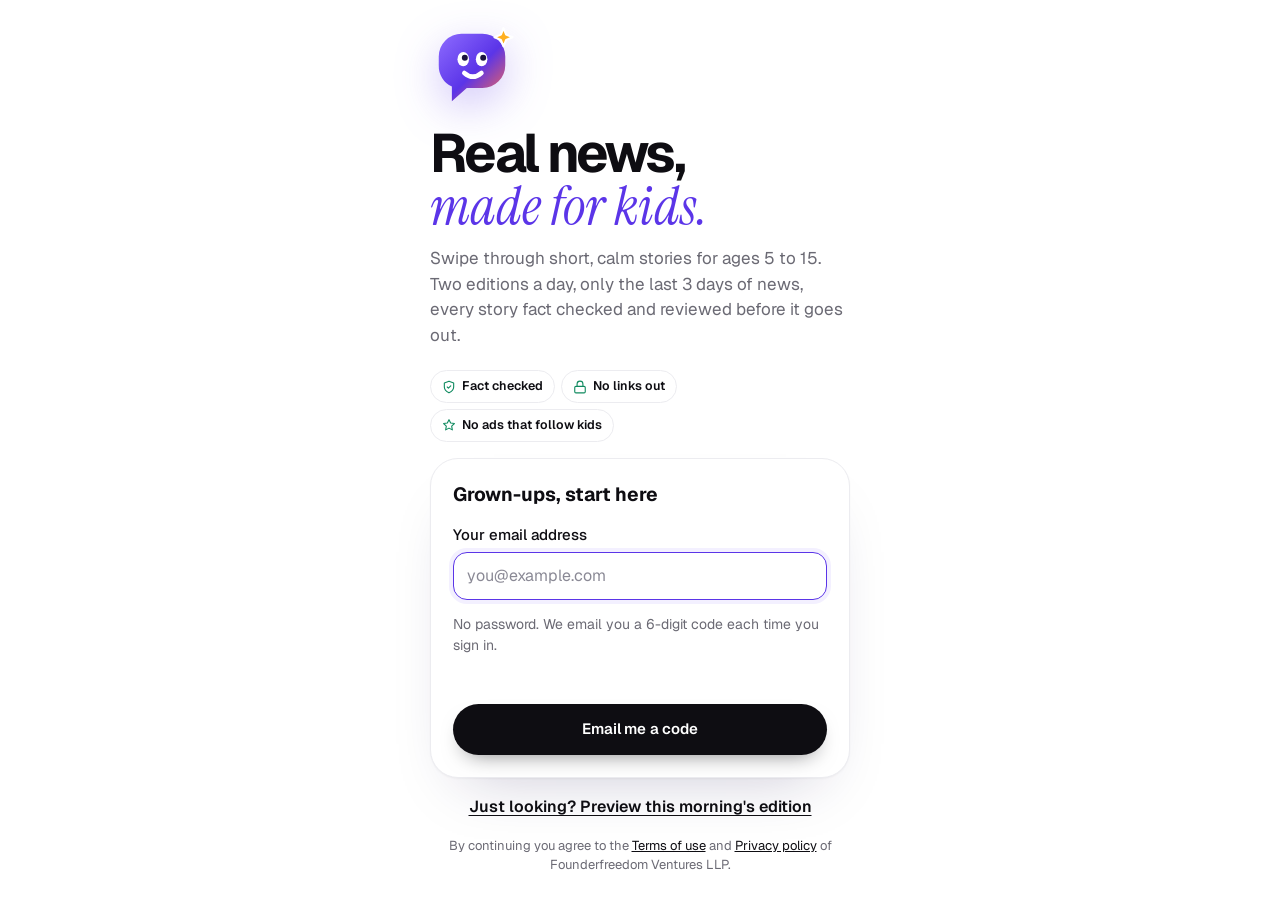
==== commit 332e9e51: "Public wording: remaining claims of editor checking (app welcome, Cloud Run story pages, llms.txt, P" ====
--- a/src/index.html
+++ b/src/index.html
@@ -1361,7 +1361,7 @@
 ];
 
 
-/* Key boxes: one optional, tappable reading aid per story (drafted with the story, approved by the editor) */
+/* Key boxes: one optional, tappable reading aid per story (drafted with the story, passed by the newsroom review) */
 const KEYS = {
  "in-air":{type:"number", v:"~400", l:"AQI in Delhi on 9 November: Very poor", scale:"aqi", sel:4},
  "in-chess":{type:"number", v:"24 Nov", l:"the title match starts, and it can run until 12 December"},
@@ -1916,7 +1916,7 @@
   const w=$("#welcome"), top=`<div class="wsun" aria-hidden="true"><svg class="buddy" viewBox="0 0 48 48" aria-hidden="true" focusable="false"><path fill="url(#ffg)" d="M18 5h12a13 13 0 0 1 13 13v5a13 13 0 0 1-13 13H21l-8.5 7.5V35.2A13 13 0 0 1 5 23v-5A13 13 0 0 1 18 5z"/><g class="eyes"><ellipse cx="19" cy="19.5" rx="3.3" ry="4.1" fill="#fff"/><ellipse cx="29.5" cy="19.5" rx="3.3" ry="4.1" fill="#fff"/><g class="pup"><circle cx="19.9" cy="18.7" r="1.7" fill="#1B1340"/><circle cx="30.4" cy="18.7" r="1.7" fill="#1B1340"/></g></g><path class="smile" d="M19.6 27.4q4.9 4.3 9.8 0" fill="none" stroke="#fff" stroke-width="2.6" stroke-linecap="round"/><path class="spark" fill="#FFB020" stroke="#fff" stroke-width="1.2" stroke-linejoin="round" d="M42 1.8l1.5 3.7 3.7 1.5-3.7 1.5L42 12.2l-1.5-3.7-3.7-1.5 3.7-1.5z"/></svg></div>`;
   const fine=`<p class="wfine">By continuing you agree to the <a href="#terms">Terms of use</a> and <a href="#privacy">Privacy policy</a> of Founderfreedom Ventures LLP.</p>`;
   if(ob.step==="email"){
-    w.innerHTML=`${top}<h1 id="wcTitle">Real news, <em class="v">made for kids.</em></h1><p class="lede">Swipe through short, calm stories for ages 5 to 15. Two editions a day, only the last 3 days of news, every story checked by a real editor.</p><div class="trust"><span>${ico("shield")}Checked by editors</span><span>${ico("lock")}No links out</span><span>${ico("star")}No ads that follow kids</span></div>
+    w.innerHTML=`${top}<h1 id="wcTitle">Real news, <em class="v">made for kids.</em></h1><p class="lede">Swipe through short, calm stories for ages 5 to 15. Two editions a day, only the last 3 days of news, every story fact checked and reviewed before it goes out.</p><div class="trust"><span>${ico("shield")}Fact checked</span><span>${ico("lock")}No links out</span><span>${ico("star")}No ads that follow kids</span></div>
       <form class="wbox" id="wF" novalidate><h2>Grown-ups, start here</h2>
         <label class="field" for="wE">Your email address<input type="email" id="wE" autocomplete="email" placeholder="you@example.com" value="${esc(ob.email)}"></label>
         <p class="note">No password. We email you a 6-digit code each time you sign in.</p><p class="err" id="wErr" aria-live="polite"></p>
@@ -1984,21 +1984,21 @@
 }
 const BUDDY = '<svg class="buddy" viewBox="0 0 48 48" aria-hidden="true" focusable="false"><path fill="url(#ffg)" d="M18 5h12a13 13 0 0 1 13 13v5a13 13 0 0 1-13 13H21l-8.5 7.5V35.2A13 13 0 0 1 5 23v-5A13 13 0 0 1 18 5z"/><g class="eyes"><ellipse cx="19" cy="19.5" rx="3.3" ry="4.1" fill="#fff"/><ellipse cx="29.5" cy="19.5" rx="3.3" ry="4.1" fill="#fff"/><g class="pup"><circle cx="19.9" cy="18.7" r="1.7" fill="#1B1340"/><circle cx="30.4" cy="18.7" r="1.7" fill="#1B1340"/></g></g><path class="smile" d="M19.6 27.4q4.9 4.3 9.8 0" fill="none" stroke="#fff" stroke-width="2.6" stroke-linecap="round"/><path class="spark" fill="#FFB020" stroke="#fff" stroke-width="1.2" stroke-linejoin="round" d="M42 1.8l1.5 3.7 3.7 1.5-3.7 1.5L42 12.2l-1.5-3.7-3.7-1.5 3.7-1.5z"/></svg>';
 /* ===================== Local edition schedule =====================
-   Editions are approved once (in India) but families see them on their own clock:
-   at the morning time (06:00) and the evening time (19:00) in their own time zone,
-   the app shows the newest edition that had been published by then. If nothing new
-   had been published by a release time, the next edition appears the moment it is
-   published, if it is the matching kind (a morning edition at the morning release, an evening edition at
-   the evening one) and it lands within 3 hours of the release time. So India's editions, approved around
-   6 am and 7 pm, appear as soon as they are ready, while other countries always get theirs at 6:00 and
-   7:00. Each release shows the next unseen edition, so none is skipped. Releases are walked from the day
-   before the oldest logged edition (at most 14 days). Release times must be between 04:00 and 22:59.
+   Editions are approved once (in India) but families see them on their own clock. Each edition has a due
+   time in the family's time zone: edition D-am at the morning time (06:00) on day D, D-pm at the evening
+   time (19:00) on day D. An edition shows at its due time if it has landed by then. If it lands after its
+   due time, it shows the moment it lands when that is within 3 hours after one of the family's releases
+   (so India sees editions as soon as they are approved), and otherwise at the family's next release. The family sees the
+   newest edition that is showable. Nothing depends on history, so the answer only changes at a release or
+   when an edition lands, never steps back (unless an edition is rolled back) and never changes at midnight.
+   In normal operation every zone sees every edition; an edition merged so late that a newer one is due by
+   the same release is superseded. Release times must be between 04:00 and 22:59, with the evening time 11 to 13 hours after the morning time.
 
    log: [{id:"2026-11-13-pm", seen:"2026-11-13T14:44:37Z"}, ...] (from the Cloud Run newsroom)
-   Returns {id, slot:"am"|"pm", at:<ms>} or null, where slot and at are the release at which that edition
-   appeared for this family (so the label says Morning or Evening on their own clock).
+   Returns {id, slot:"am"|"pm", at:<ms>} or null: slot and at are the release the edition showed at on this
+   family's clock (so the label says Morning or Evening for them).
    The same rules live in cloudrun/main.py (visible_edition); tests/schedule_cases.json checks both. */
-const FF_LATE_MS=3*3600*1000; /* a late edition skips the queue only within 3 hours of a release time */
+const FF_LATE_MS=3*3600*1000; /* a late edition landing up to 3 hours after a release shows as it lands */
 const FF_FMT={};
 function ffTzOffset(ms,tz){
   const f=FF_FMT[tz]||(FF_FMT[tz]=new Intl.DateTimeFormat("en-US",{timeZone:tz,hourCycle:"h23",year:"numeric",month:"2-digit",day:"2-digit",hour:"2-digit",minute:"2-digit",second:"2-digit"}));
@@ -2018,42 +2018,31 @@
   if(!tz||!ffValidTz(tz)) tz="Asia/Kolkata";
   /* release times must be 04:00 to 22:59: other hours can fall in a daylight saving gap or repeat */
   const hm=s=>{ const m=/^(\d{1,2}):(\d{2})$/.exec(s||""); return m&&+m[1]>=4&&+m[1]<=22&&+m[2]<60?[+m[1],+m[2]]:null; };
-  const am=hm(amTime)||[6,0], pm=hm(pmTime)||[19,0];
-  const L=log.map(e=>({id:e.id,t:Date.parse(e.seen)})).filter(e=>e.id&&!isNaN(e.t)).sort((a,b)=>a.t-b.t);
-  if(!L.length) return null;
-  /* Walk every release from the day before the oldest logged edition (at most 14 days back), so the answer
-     depends only on the log and the clock, never on where the walk happens to start. */
-  const bounds=[]; const [y,mo,d]=ffLocalDate(nowMs,tz);
-  const [oy,om,od]=ffLocalDate(Math.min(L[0].t,nowMs),tz);
-  const days=Math.min(14,Math.round((Date.UTC(y,mo-1,d)-Date.UTC(oy,om-1,od))/864e5)+1);
-  for(let back=0;back<=days;back++){ const dt=new Date(Date.UTC(y,mo-1,d-back));
-    const Y=dt.getUTCFullYear(), M=dt.getUTCMonth()+1, D=dt.getUTCDate();
-    bounds.push({t:ffZoned(Y,M,D,am[0],am[1],tz),slot:"am"},{t:ffZoned(Y,M,D,pm[0],pm[1],tz),slot:"pm"}); }
-  const past=bounds.filter(b=>b.t<=nowMs).sort((a,b)=>a.t-b.t);
-  if(!past.length) return null;
-  const newest=t=>{ let r=null; for(const e of L){ if(e.t<=t) r=e; } return r; };
-  /* Walk the release times in order. Each release shows the next edition this family has not seen (oldest
-     first, so no edition is skipped where an edition lands just after a release, as in Los Angeles; if three or
-     more are waiting it jumps to the second newest). If nothing new arrived, or what is showing is not of this
-     release's kind, an edition of this release's kind landing in the 3 hours after it shows as soon as it lands.
-     Requiring the matching kind stops a country drifting into showing every edition the moment it lands. */
-  /* rel: the release at which the edition now showing first appeared (gives the Morning/Evening label) */
-  let shown=newest(past[0].t), rel=past[0];
-  for(let i=1;i<past.length;i++){
-    /* editions published by this release that this family has not been shown yet, oldest first */
-    const waiting=L.filter(e=>e.t<=past[i].t&&(!shown||e.t>shown.t));
-    let changed=false;
-    if(waiting.length){ shown=waiting.length>=3?waiting[waiting.length-2]:waiting[0]; rel=past[i]; changed=true; }
-    if(!changed||!shown.id.endsWith("-"+past[i].slot)){
-      const end=Math.min(i===past.length-1?nowMs:past[i+1].t-1, past[i].t+FF_LATE_MS);
-      const sT=shown?shown.t:-Infinity;
-      /* only the next unseen edition may arrive late, so a late arrival never jumps over an edition that is waiting */
-      const nxt=L.find(e=>e.t>sT&&e.t<=end);
-      const late=nxt&&nxt.t>past[i].t&&nxt.id.endsWith("-"+past[i].slot)?nxt:null;
-      if(late){ shown=late; rel=past[i]; }
-    }
+  let am=hm(amTime)||[6,0], pm=hm(pmTime)||[19,0];
+  /* the evening time must be 11 to 13 hours after the morning time, or every zone could not see every
+     edition; anything else falls back to 06:00 and 19:00 (the admin form enforces the same) */
+  const gap=(pm[0]*60+pm[1])-(am[0]*60+am[1]); if(gap<660||gap>780){ am=[6,0]; pm=[19,0]; }
+  const rel=(Y,M,D,slot)=>{ const [h,mi]=slot==="am"?am:pm; return ffZoned(Y,M,D,h,mi,tz); };
+  /* the release just before t and the first release at or after t, on this family's clock */
+  const around=t=>{ const [y,m,d]=ffLocalDate(t,tz); let prev=null, next=null;
+    for(let k=-1;k<=1;k++){ const q=new Date(Date.UTC(y,m-1,d+k));
+      for(const slot of ["am","pm"]){ const r=rel(q.getUTCFullYear(),q.getUTCMonth()+1,q.getUTCDate(),slot);
+        if(r<=t) prev={t:r,slot}; else if(!next) next={t:r,slot}; } }
+    return [prev,next]; };
+  let best=null;
+  for(const e of log){
+    const t=e&&Date.parse(e.seen), m=/^(\d{4})-(\d{2})-(\d{2})-(am|pm)$/.exec((e&&e.id)||"");
+    if(!m||isNaN(t)||t>nowMs) continue;
+    const dd=new Date(Date.UTC(+m[1],+m[2]-1,+m[3])); if(dd.getUTCMonth()!==+m[2]-1||dd.getUTCDate()!==+m[3]) continue; /* not a real date */
+    const due=rel(+m[1],+m[2],+m[3],m[4]);
+    let show, slot, at;
+    if(t<=due){ show=due; slot=m[4]; at=due; }                       /* landed in time: shows when due */
+    else { const [p,n]=around(t);
+      if(t<=p.t+FF_LATE_MS){ show=t; slot=p.slot; at=p.t; }        /* within 3 hours of a release: shows as it lands */
+      else { show=n.t; slot=n.slot; at=n.t; } }                     /* otherwise it waits for the next release */
+    if(show<=nowMs&&(!best||e.id>best.id)) best={id:e.id,slot,at};
   }
-  return shown?{id:shown.id,slot:rel.slot,at:rel.t}:null;
+  return best;
 }
 
 /* ================= Backend: Supabase (auth by email code, saved progress, reports, classes, admin) =================
@@ -2445,7 +2434,7 @@
 const SKETCH_FOR={"g-cop31":"greenhouse","in-air":"smog","g-sky":"meteor","learn:2026-11-11":"meteor","cn-cloud":"orbit"};
 
 
-/* ===== Big Story of the week: one topic followed all week. Written by the pipeline, approved by an editor. ===== */
+/* ===== Big Story of the week: one topic followed all week. Written by the pipeline, passed by the newsroom review. ===== */
 const BIGSTORY={
  "2026-11-09":{story:"g-cop31", cat:"planet", sketch:"greenhouse",
   t:"Can the world agree to slow climate change?", sub:"COP31, the United Nations climate summit in Türkiye",
@@ -3218,6 +3207,8 @@
 }
 async function loadLiveEdition(opts){
   if(!/^https?:$/.test(location.protocol)||/[?&]sample=1/.test(location.search)||/^(localhost|127\.)/.test(location.hostname)) return;
+  /* only the most recently started load may change the screen (loads can overlap, e.g. after admin times arrive) */
+  const seq=window.FF_LOAD_SEQ=(window.FF_LOAD_SEQ||0)+1; const stale=()=>seq!==window.FF_LOAD_SEQ;
   try{
     const cur=document.documentElement.dataset.edition;
     /* Pick the edition for this family's own clock (6:00 am and 7:00 pm local, see schedule.js). */
@@ -3231,6 +3222,7 @@
       try{ const r=await fetch(url+"?h="+Math.floor(Date.now()/3e5),{signal:ctl.signal,cache:"no-store"}); return r.ok?await r.json():null; }catch(e){ return null; }finally{ clearTimeout(tm); } };
     const idOf=E=>E&&E.date?E.date+"-"+(E.edition||"am"):null;
     const byId=id=>get(EDITION_URL.replace("latest.json",id+".json"));
+    if(stale()) return;
     if(pick&&cur===pick.id){ if(window.FF_SLOT!==pick.slot){ window.FF_SLOT=pick.slot; renderTop(); } return; }
     /* never step back to an older edition unless the newer one was rolled back (no longer in the log) */
     if(pick&&cur&&cur>pick.id&&log.some(e=>e.id===cur)) return;
@@ -3251,6 +3243,7 @@
     const id=E.date+"-"+(E.edition||"am");
     if(cur===id) return;
     if(!pick&&cur&&E.date<EDITION_DATE) return;
+    if(stale()) return;
     if(cur&&opts&&opts.background&&typeof idx!=="undefined"&&idx>0){ window.FF_PENDING=true; return; }
     window.FF_SLOT=pick?pick.slot:((E.edition==="pm")?"pm":"am"); window.FF_PENDING=false;
     if(applyEdition(E)){ try{ localStorage.setItem("ffmpa-ed-last",id); }catch(e){} }
@@ -3308,9 +3301,9 @@
   safety:{t:"Content and safety standards", h:`
     <p class="summary">FFMPA exists to give children real news without the parts that frighten, confuse or harm them. These are the rules every story must pass before it reaches a child.</p>
     <h3>1. Freshness</h3>
-    <ul><li>Two editions a day, at 6:00 AM and 7:00 PM in the child's country.</li><li>Only news first reported in the last 72 hours. Older stories are removed automatically.</li><li>Short explainers about dates in the coming week (festivals, observances, sky events) are clearly labelled as such.</li><li>Each edition holds 12 to 20 stories, mixing local news for the child's country with world news.</li></ul>
+    <ul><li>Two editions a day, at 6:00 AM and 7:00 PM in the child's country.</li><li>Only news first reported in the last 72 hours. Older stories are removed automatically.</li><li>Short explainers about dates in the coming week (festivals, observances, sky events) are clearly labelled as such.</li><li>Morning editions hold 12 to 15 stories and evening editions 6 to 10, mixing local news for the child's country with world news.</li></ul>
     <h3>2. How a story is made</h3>
-    <ul><li>Stories are gathered from established news organisations, wire services, official bodies and scientific institutions.</li><li>Every fact must appear in at least two reputable sources, or one primary source such as an official statement.</li><li>A draft is written in two reading levels with software assistance, then read, corrected and approved by a human editor. Nothing is published automatically.</li><li>Sources are named under every story.</li></ul>
+    <ul><li>Stories are gathered from established news organisations, wire services, official bodies and scientific institutions.</li><li>Every fact must appear in at least two reputable sources, or one primary source such as an official statement.</li><li>Each edition is researched and written with AI assistance. Before it is published it must pass separate checks: every claim is checked against its sources, a standards check covers safety, fairness and reading level, and a final independent review must pass it. Our editor can withdraw any edition at any time.</li><li>Sources are named under every story.</li></ul>
     <h3>3. Language rules</h3>
     <ul><li>No swearing, slurs, insults or mocking language of any kind, including in quotes.</li><li>No graphic description of violence, injury, illness, crime or death. Numbers of people hurt are given only when essential, without detail.</li><li>No sexual content, and no detail about drugs, alcohol, gambling or weapons.</li><li>No fear words or sensational headlines (for example: horror, terrifying, shocking, nightmare).</li><li>Victims, suspects and children involved in news events are never named or pictured.</li><li>Explorers (5 to 9): short sentences, everyday words, and every harder word explained.</li><li>Thinkers (10 to 12): fuller context and real terms, each explained the first time it appears.</li><li>Navigators (13 to 15): the Thinkers text plus wider context, a question worth arguing about and the jobs behind the story.</li></ul>
     <h3>4. Topics we never cover</h3>
@@ -3318,7 +3311,7 @@
     <h3>5. Fairness in politics and belief</h3>
     <ul><li>We explain how things work (elections, parliaments, courts) and what happened. We do not tell children what to think.</li><li>Leaders and parties are described with the same tone and the same care. Opinions are labelled as someone's opinion.</li><li>Religions, cultures and countries are described with respect.</li></ul>
     <h3>6. Layers of protection</h3>
-    <ul><li>An automatic word filter and a sensitive topic classifier screen every draft.</li><li>A human editor approves every story and every explainer.</li><li>Parents choose topics, reading level, sensitive news and daily limits behind a PIN.</li><li>No comments, chat, messaging or user uploads, and no links to other websites anywhere in the app. Sources and photo credits are named in plain text.</li><li>No personalised ads. Editions may include a small number of sponsor cards labelled Sponsored, each approved by our team, shown the same way to every child in a country, and switched off at the Explorers level by default.</li><li>Sharing sends only a public link to the story. It never includes the child's name, saved words or settings, and parents can turn sharing off.</li></ul>
+    <ul><li>An automatic word filter and a sensitive topic classifier screen every draft.</li><li>Every story and explainer passes a fact check, a standards check and an independent review before it is published, and our editor can withdraw any edition at any time.</li><li>Parents choose topics, reading level, sensitive news and daily limits behind a PIN.</li><li>No comments, chat, messaging or user uploads, and no links to other websites anywhere in the app. Sources and photo credits are named in plain text.</li><li>No personalised ads. Editions may include a small number of sponsor cards labelled Sponsored, each approved by our team, shown the same way to every child in a country, and switched off at the Explorers level by default.</li><li>Sharing sends only a public link to the story. It never includes the child's name, saved words or settings, and parents can turn sharing off.</li></ul>
     <h3>7. Photos</h3><p>We only use photos that are free to use: public domain images, Creative Commons images used under their licence, and official press or government libraries. Each photo is credited in plain text. When a photo is missing or not suitable for children, we show a neutral graphic instead. We never use AI-generated images of real people or real events.</p><h3>8. Corrections</h3>
     <p>If we get something wrong, we fix it in the next edition and add a short correction note to the story. Report a problem to ${MAIL} with the word Safety in the subject.</p>`},
   privacy:{t:"Privacy policy", h:`${DRAFT}
@@ -3413,11 +3406,11 @@
       <div class="kpis"><div class="kpi"><b>${count("published")}</b><span>Published stories</span></div><div class="kpi"><b>${count("draft")}</b><span>Waiting for review</span></div><div class="kpi"><b>${count("held")}</b><span>Held by language filter</span></div><div class="kpi"><b>${count("stale")}</b><span>Expired (older than ${ADMIN.freshHours} h)</span></div><div class="kpi"><b>${Object.values(ADMIN.countries).filter(Boolean).length}</b><span>Live countries</span></div><div class="kpi"><b>${ADMIN.sponsors.filter(a=>a.status==="approved").length}</b><span>Approved sponsor cards</span></div></div>
       <div class="panel"><h2>Stories per country edition</h2><div class="tablewrap"><table class="adm-table"><thead><tr><th>Country</th><th>Local</th><th>World</th><th>Edition times</th><th>Status</th></tr></thead><tbody>
       ${Object.entries(COUNTRIES).map(([k,c])=>{ const loc=rows.filter(r=>r.s.scope===k&&r.st==="published").length, wor=rows.filter(r=>r.s.scope==="global"&&r.st==="published").length; return `<tr><td>${c.name}</td><td>${loc}</td><td>${wor}</td><td>${fmtTime(ADMIN.amTime)} and ${fmtTime(ADMIN.pmTime)} ${c.tz}</td><td>${ADMIN.countries[k]?'<span class="status st-published">Live</span>':'<span class="status st-rejected">Off</span>'}</td></tr>`; }).join("")}</tbody></table></div>
-      <p class="sub" style="margin:10px 0 0">Target is 12 to 20 stories per edition. This sample edition is smaller because it was built by hand for the prototype.</p></div>
-      <div class="panel"><h2>Next runs</h2><p style="margin:0">Evening pipeline drafts at 6:15 PM, editor review window 6:15 to 6:55 PM, publish at ${fmtTime(ADMIN.pmTime)} local time in each country.</p></div>`;
+      <p class="sub" style="margin:10px 0 0">Target is 12 to 15 stories in a morning edition and 6 to 10 in an evening edition. This sample edition is smaller because it was built by hand for the prototype.</p></div>
+      <div class="panel"><h2>Next runs</h2><p style="margin:0">Morning edition drafted from 4:10 AM IST, evening from 5:10 PM IST. Each is fact checked and reviewed, merged only on a pass, and families see it at ${fmtTime(ADMIN.amTime)} and ${fmtTime(ADMIN.pmTime)} their own time. Roll back any edition by reverting it on GitHub.</p></div>`;
   }
   if(admSection==="stories"){
-    m.innerHTML=`<h1>Stories</h1><p class="sub">Every story needs editor approval. Expired and filtered stories can never be published.</p>
+    m.innerHTML=`<h1>Stories</h1><p class="sub">Every story must pass the fact check, standards check and independent review. Expired and filtered stories can never be published.</p>
       <div class="panel"><div class="tablewrap"><table class="adm-table"><thead><tr><th>Story (Thinkers headline)</th><th>Edition</th><th>Date</th><th>Sources</th><th>Status</th><th>Action</th></tr></thead><tbody>
       ${rows.map(r=>`<tr><td>${r.s.o.t}${r.held?`<br><small style="color:#4B21A6">Filter matched: "${esc(r.held)}"</small>`:""}</td><td>${r.s.scope==="global"?"World":COUNTRIES[r.s.scope].short}</td><td>${r.s.date}${r.s.kind==="calendar"?"<br><small>Explainer</small>":""}</td><td>${r.s.src.length}</td>
         <td><span class="status st-${r.st}">${({published:"Published",draft:"In review",rejected:"Rejected",held:"Held by filter",stale:"Expired"})[r.st]}</span></td>
@@ -3441,7 +3434,10 @@
       <div class="row"><button class="btn sun press" id="aSave">Save editions</button><span class="msg" id="aMsg" aria-live="polite"></span></div>`;
     $("#aFresh").oninput=e=>$("#aFreshV").textContent=e.target.value+" hours"; $("#aMax").oninput=e=>$("#aMaxV").textContent=e.target.value;
     $("#aSave").onclick=()=>{ const re=/^([01]\d|2[0-3]):[0-5]\d$/; if(!re.test($("#aAm").value)||!re.test($("#aPm").value)){ $("#aMsg").textContent="Use 24-hour times like 06:00 and 19:00."; return; }
-      ADMIN.amTime=$("#aAm").value; ADMIN.pmTime=$("#aPm").value; ADMIN.freshHours=+$("#aFresh").value; ADMIN.maxStories=+$("#aMax").value; m.querySelectorAll("[data-cty]").forEach(c=> ADMIN.countries[c.dataset.cty]=c.checked); saveAdmin(); $("#aMsg").textContent="Saved. The app now uses these settings."; };
+      { const okT=v=>/^\d{2}:\d{2}$/.test(v)&&+v.slice(0,2)>=4&&+v.slice(0,2)<=22&&+v.slice(3)<60, mins=v=>+v.slice(0,2)*60+ +v.slice(3);
+        const a=$("#aAm").value.trim(), p=$("#aPm").value.trim();
+        if(!okT(a)||!okT(p)||mins(p)-mins(a)<660||mins(p)-mins(a)>780){ $("#aMsg").textContent="Use times between 04:00 and 22:59, with the evening edition 11 to 13 hours after the morning edition (for example 06:00 and 19:00). Nothing was saved."; return; } }
+      ADMIN.amTime=$("#aAm").value.trim(); ADMIN.pmTime=$("#aPm").value.trim(); ADMIN.freshHours=+$("#aFresh").value; ADMIN.maxStories=+$("#aMax").value; m.querySelectorAll("[data-cty]").forEach(c=> ADMIN.countries[c.dataset.cty]=c.checked); saveAdmin(); $("#aMsg").textContent="Saved. The app now uses these settings."; };
   }
   if(admSection==="safety"){
     m.innerHTML=`<h1>Language and safety</h1><p class="sub">Any story containing a blocked word is held automatically and cannot be published until an editor rewrites it. Try adding the word smog and check the India edition.</p>
@@ -3508,19 +3504,19 @@
       <div class="panel"><h2>Sunday crafts · year one (${CRAFTS.length})</h2><div class="tablewrap"><table class="adm-table"><thead><tr><th>#</th><th>Sunday</th><th>Craft</th><th>Theme</th><th>Grown-up</th></tr></thead><tbody>${CRAFTS.map((c,i)=>`<tr><td>${i+1}</td><td>${shortDate(addDays(CRAFT_START,7*i))}</td><td>${esc(c.t)}</td><td>${esc(c.th)}</td><td>${c.g?"Yes":""}</td></tr>`).join("")}</tbody></table></div></div>`;
   }
   if(admSection==="pipeline"){
-    m.innerHTML=`<h1>Daily pipeline</h1><p class="sub">Scheduled Claude sessions research and draft each edition, then push drafts to Supabase for editor review.</p>
+    m.innerHTML=`<h1>Daily pipeline</h1><p class="sub">Scheduled Claude sessions research, write, fact check and review each edition (pipeline/NEWSROOM.md); only an edition that passes the independent review is published.</p>
       <div class="panel"><h2>Each run, twice a day per country</h2><ol style="margin:0;padding-left:20px;line-height:1.7">
         <li>Collect: search trusted sources for news first reported in the last ${ADMIN.freshHours} hours, for the country and the world.</li>
-        <li>Select: pick 12 to 20 stories by importance, variety and child relevance; drop blocked topics.</li>
+        <li>Select: the analyst picks 12 to 15 stories (morning) or 6 to 10 (evening) by importance, variety and usefulness to children; blocked topics are dropped.</li>
         <li>Verify: confirm each fact in two sources; record source links and dates.</li>
         <li>Write: Explorers and Thinkers versions, the Navigators deeper layer (context, question, jobs), glossary terms, a Think about it question and a quiz question.</li>
         <li>Image: attach only a free-to-use photo (public domain, Creative Commons, or an official press or government library) and record its credit and licence. If none exists, the story runs with its colour band and no photo.</li>
         <li>Screen: run the blocked word list and safety rules; flag anything borderline.</li>
-        <li>Push: insert rows into Supabase with status in_review.</li>
-        <li>Review: an editor approves in this console; approved stories publish at the edition time.</li></ol></div>
+        <li>Publish: a pull request on GitHub, merged only when the independent reviewer passes it.</li>
+        <li>Review: separate fact checker, standards editor and reviewer agents; only a pass is merged, and the owner can roll it back.</li></ol></div>
       <div class="panel"><h2>Run log (sample)</h2><div class="tablewrap"><table class="adm-table"><thead><tr><th>Run</th><th>Drafted</th><th>Held</th><th>Approved</th><th>Result</th></tr></thead><tbody>
         ${Object.entries(COUNTRIES).filter(([k])=>ADMIN.countries[k]).map(([k,c])=>{ const r=rows.filter(x=>x.s.scope===k||x.s.scope==="global"); return `<tr><td>11 Nov · Morning · ${c.short}</td><td>${r.length}</td><td>${r.filter(x=>x.st==="held").length}</td><td>${r.filter(x=>x.st==="published").length}</td><td><span class="status st-published">Published 6:00 AM ${c.tz}</span></td></tr>`; }).join("")}
-        <tr><td>11 Nov · Evening · all</td><td>Scheduled</td><td>·</td><td>·</td><td><span class="status st-draft">Runs 6:15 PM local</span></td></tr></tbody></table></div></div>`;
+        <tr><td>11 Nov · Evening · all</td><td>Scheduled</td><td>·</td><td>·</td><td><span class="status st-draft">Drafted from 5:10 PM IST</span></td></tr></tbody></table></div></div>`;
   }
 }
 
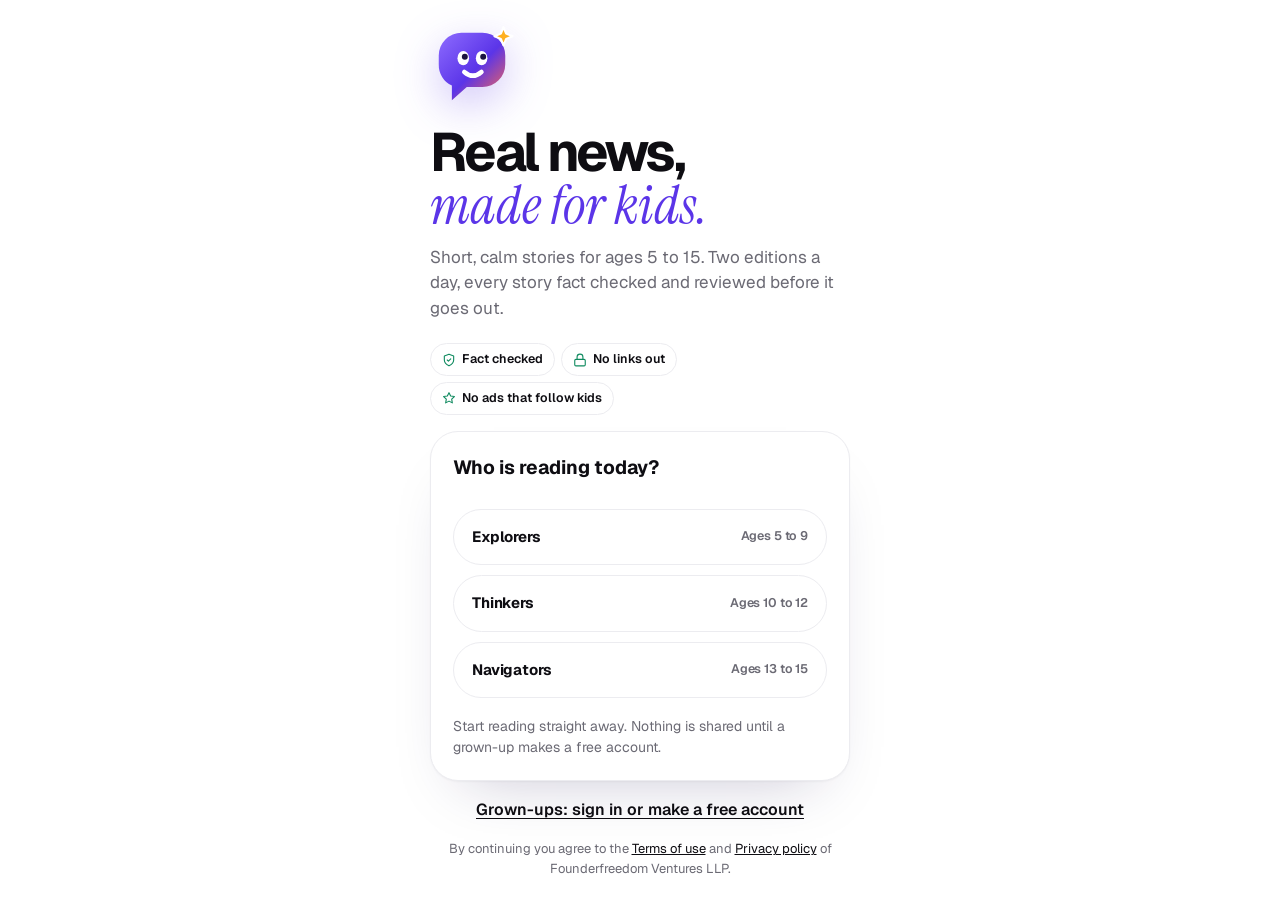
==== commit 16d95182: "Gap fixes: read first then sign up, real progress only, maps, This week archive, cleaner sources, Bi" ====
--- a/src/index.html
+++ b/src/index.html
@@ -775,6 +775,30 @@
 .choice small{color:var(--muted)}
 .wfine{color:var(--muted);font-size:13px;margin:16px 0 0;text-align:center}
 .wfine a{color:var(--ink)}
+.where{margin:0;position:absolute;inset:0;background:var(--tint,#F3F0FF)}
+.where svg{display:block;width:100%;height:100%}
+.card .img.hasmap{flex:0 0 128px!important;min-height:128px!important;margin:8px 8px 0!important;border-radius:20px!important;display:block!important;overflow:hidden!important;background:var(--tint)!important}
+.card .img.hasmap::after{display:none}
+.card .img.hasmap .tags{position:absolute;top:0;left:0;right:0;padding:12px 76px 0 12px;flex-wrap:nowrap;overflow:hidden}
+.card .img.hasmap .tag{white-space:nowrap;background:rgba(255,255,255,.94);border:0;overflow:hidden;text-overflow:ellipsis;min-width:0;flex-shrink:1}
+.card .img.hasmap .tag.topic{flex-shrink:0}
+.card .img.hasmap .credit{display:none}
+@media (max-height:700px){.card .img.hasmap{flex-basis:96px!important;min-height:96px!important}.where figcaption{display:none}}
+@media (max-height:640px){#welcome .wsun{display:none}#welcome h1{font-size:2em;margin-top:4px}#welcome .lede{margin-bottom:10px}.agepick .btn{padding:12px 16px}}
+.where .sea{fill:color-mix(in srgb,var(--acc,#5B35E8) 9%,#fff)}
+.where .land{fill:#fff;stroke:color-mix(in srgb,var(--acc,#5B35E8) 35%,#fff);stroke-width:.25}
+.where .pin{fill:var(--acc,#5B35E8);stroke:#fff;stroke-width:.35}
+.where .pulse{fill:var(--acc,#5B35E8);opacity:.18}
+.where figcaption{position:absolute;left:10px;bottom:10px;display:flex;align-items:center;gap:4px;background:rgba(255,255,255,.92);border-radius:999px;padding:4px 10px 4px 7px;font-size:12.5px;font-weight:600;color:#2A2930}
+.where figcaption svg.i{width:14px;height:14px;color:var(--acc,#5B35E8)}
+@media (prefers-reduced-motion:no-preference){.where .pulse{animation:wpulse 2.4s ease-in-out infinite;transform-box:fill-box;transform-origin:center}@keyframes wpulse{50%{opacity:.05;transform:scale(1.6)}}}
+.wkrow{display:flex;align-items:flex-start;gap:10px;width:100%;text-align:left;background:#fff;border:1px solid var(--line);border-radius:14px;padding:12px 14px;margin:0 0 8px;font-weight:600;line-height:1.35}
+.wkrow .cdot{flex:none;margin-top:6px;width:8px;height:8px;border-radius:50%}
+.agepick{display:grid;gap:10px;margin:12px 0 4px}
+.agepick .btn{display:flex;justify-content:space-between;align-items:center;width:100%;padding:16px 18px;text-align:left}
+.agepick .btn small{color:var(--muted);font-weight:600}
+.gnudge{margin:16px 0 4px;padding:16px;border-radius:18px;background:#F3F0FF;text-align:left}
+.gnudge b{display:block;margin-bottom:4px}.gnudge p{margin:0 0 12px;font-size:.92em}
 .peek{display:block;margin:16px auto 0;background:none;border:0;color:var(--ink);font-weight:600;text-decoration:underline;text-underline-offset:3px}
 .linkbtn{border:0;background:none;padding:0;color:var(--brand);font-weight:600;text-decoration:underline}
 
@@ -811,6 +835,12 @@
 .kpi span{color:var(--muted);font-size:13px}
 .panel{background:#fff;border:1px solid var(--line);border-radius:20px;padding:18px 20px;margin-bottom:16px}
 .panel h2{font-family:var(--display);font-weight:700;font-size:1.15em;margin:0 0 10px}
+.anchart{display:flex;align-items:stretch;gap:2px;height:150px;padding-bottom:18px;border-bottom:1px solid var(--line)}
+.anbar{flex:1;min-width:0;position:relative;display:flex;flex-direction:column;justify-content:flex-end}
+.anbar i{display:block;background:var(--brand);border-radius:4px 4px 0 0}
+.anbar.live i{background:#B9A8F5}
+.anbar:hover i{background:var(--brand-deep)}
+.anbar span{position:absolute;bottom:-18px;left:50%;transform:translateX(-50%);font-size:11px;color:var(--muted);white-space:nowrap}
 .status{font-size:12px;font-weight:700;border-radius:999px;padding:3px 9px;white-space:nowrap}
 .st-published{background:var(--world-soft);color:#0B6B4F}.st-draft{background:#FFF6E0;color:#6B4A00}.st-rejected{background:var(--local-soft);color:#9B2C1F}.st-held{background:var(--brand-soft);color:var(--brand-deep)}.st-stale{background:var(--sky);color:var(--muted)}
 .adm-table td,.adm-table th{font-size:14px}
@@ -1431,6 +1461,16 @@
 const TT={business:"#F1F7E6",space:"#ECEDFD",science:"#E3F4F7",planet:"#E8F6EF",sports:"#FDEDE7",civics:"#E9EFFB",world:"#EEF0F4",culture:"#FBEAF2",history:"#FCF1E4",nature:"#E7F2FB",tech:"#F2EBFC"};
 const AQI=[["Good","0 to 50","#2BB673","clean air."],["Satisfactory","51 to 100","#9BD35A","fine for most people."],["Moderate","101 to 200","#F2C230","some people may cough."],["Poor","201 to 300","#EF8A3A","many people feel it."],["Very poor","301 to 400","#E5484D","hazy; outdoor play is often cut short."],["Severe","401 to 500","#8E2C48","everyone should stay indoors."]];
 let checksDone = new Set(store0("ffmpa-checks", []));
+/* "Where in the world": a small map with a pin, from the story's where (or its country for national stories) */
+const CTY_PIN={IN:[78.9,22.5],US:[-98.5,39.5],UK:[-2.5,54],AU:[134,-25.5],KR:[127.8,36.3],DE:[10.4,51.1],FR:[2.4,46.6]};
+let mapDefsDone=false;
+function mapDefs(){ if(mapDefsDone||typeof WORLD==="undefined") return; mapDefsDone=true;
+  document.body.insertAdjacentHTML("beforeend",`<svg width="0" height="0" style="position:absolute" aria-hidden="true" focusable="false"><defs><g id="ffworld">${WORLD.map(p=>`<path d="${p[1]}"/>`).join("")}</g></defs></svg>`); }
+function whereOf(s){ const w=s.where, num=x=>typeof x==="number"&&Number.isFinite(x); if(w&&typeof w.n==="string"&&w.n.trim()&&num(w.lat)&&num(w.lon)&&Math.abs(w.lat)<=90&&Math.abs(w.lon)<=180) return {n:w.n.trim().slice(0,40),lat:w.lat,lon:w.lon,z:1};
+  if(s.scope&&CTY_PIN[s.scope]&&COUNTRIES[s.scope]) return {n:COUNTRIES[s.scope].name,lon:CTY_PIN[s.scope][0],lat:CTY_PIN[s.scope][1],z:1.6,country:true}; return null; }
+function mapHTML(s){ const w=whereOf(s); if(!w||typeof WORLD==="undefined") return ""; mapDefs();
+  const W=Math.round(64*w.z), H=Math.round(W*0.45), x=Math.max(-180,Math.min(180-W,w.lon-W/2)), y=Math.max(-84,Math.min(84-H,-w.lat-H/2)), r=W/64;
+  return `<figure class="where" aria-label="Where in the world: ${esc(w.n)}"><svg viewBox="${x.toFixed(1)} ${y.toFixed(1)} ${W} ${H}" preserveAspectRatio="xMidYMid slice" aria-hidden="true" focusable="false"><rect x="-180" y="-90" width="360" height="180" class="sea"/><use href="#ffworld" class="land"/><circle cx="${w.lon}" cy="${-w.lat}" r="${(2.4*r).toFixed(2)}" class="pulse"/><circle cx="${w.lon}" cy="${-w.lat}" r="${(1.1*r).toFixed(2)}" class="pin"/></svg>${w.country?"":`<figcaption>${ico("pin")}${esc(w.n)}</figcaption>`}</figure>`; }
 function keyHTML(s,sel){
   const k = (settings.age==="x" && s.xkey) ? s.xkey : s.key; if(!k) return "";
   if(k.type==="check" && checksDone.has(s.id) && sel==null) return "";
@@ -1474,7 +1514,7 @@
   const [kind,col]=WKIND(g[1]);
   panel.innerHTML=`<span class="tk" style="color:${col}"><i style="background:${col}"></i>${kind}</span><b>${esc(g[0])}</b><p>${settings.age==="x"?g[2]:g[3]}</p><div class="tb"><button type="button" data-ts>${ico("star")}${words.has(k)?"Saved":"Save to my words"}</button><button type="button" data-tm>More</button></div>`;
   panel.classList.add("open");
-  panel.querySelector("[data-ts]").onclick=e=>{ e.stopPropagation(); words.has(k)?words.delete(k):words.add(k); if(session&&!session.preview) store.set("ffmpa-words",[...words]); e.currentTarget.innerHTML=`${ico("star")}${words.has(k)?"Saved":"Save to my words"}`; renderTop(); };
+  panel.querySelector("[data-ts]").onclick=e=>{ e.stopPropagation(); words.has(k)?words.delete(k):words.add(k); if(session) store.set("ffmpa-words",[...words]); e.currentTarget.innerHTML=`${ico("star")}${words.has(k)?"Saved":"Save to my words"}`; renderTop(); };
   panel.querySelector("[data-tm]").onclick=e=>{ e.stopPropagation(); openTerm(k); };
 }
 /* free-to-use photos only, credited, never linked */
@@ -1525,7 +1565,7 @@
 
 const $ = s=>document.querySelector(s);
 const esc = s=>String(s).replace(/[&<>"']/g,c=>({"&":"&amp;","<":"&lt;",">":"&gt;",'"':"&quot;","'":"&#39;"}[c]));
-const persist = ()=>{ if(session && !session.preview) store.set("ffmpa-settings", settings); };
+const persist = ()=>{ if(session) store.set("ffmpa-settings", settings); };
 const saveAdmin = ()=>{ store.set("ffmpa-admin", ADMIN); if(typeof pushAdminConfig==="function") pushAdminConfig(); };
 
 /* ================= Helpers ================= */
@@ -1554,7 +1594,12 @@
   if(n===1) return {t:"Since yesterday", c:"new"};
   return {t:`${n} days ago`, c:""};
 }
-function sourceLine(s){ return s.src.length ? s.src[0][0].replace(/,.*$/,"") + (s.src.length>1?` +${s.src.length-1} more`:"") : "FFMPA explainer"; }
+/* dictionary look ups (word checks) are listed apart from the news sources */
+/* a word check is a dictionary page cited for one word: label ending "(word)" or a definition page URL */
+const isDict=x=>/\(\s*[^()]{1,40}\)\s*$/.test(String(x[0]))&&/dictionar|merriam|learner|collins|wordsmyth|vocabulary\.com/i.test(String(x[0]))||/\/(definition|dictionary|browse)\/[^/?#]+/i.test(String(x[1]||""))&&!/blog/i.test(String(x[1]||""));
+const newsSrc=s=>{ const n=s.src.filter(x=>!isDict(x)); return n.length?n:s.src; };
+const dictWords=s=>[...new Set(s.src.filter(isDict).map(x=>(String(x[0]).match(/\(([^)]+)\)\s*$/)||[])[1]).filter(Boolean))];
+function sourceLine(s){ const n=newsSrc(s); return n.length ? n[0][0].replace(/,.*$/,"") + (n.length>1?` +${n.length-1} more`:"") : "FFMPA explainer"; }
 function imgOf(s){ return IMAGES[s.id]||null; }
 function imgCredit(s){ const im=imgOf(s); return im ? `Photo: ${im.credit}${im.licence?" ("+im.licence+")":""}` : ""; }
 function imgHTML(s){ const im=imgOf(s); const ph=`<div class="ph">${ico(CAT_ICON[s.cat]||"sparkle")}<span></span></div>`; return ph + (im?`<img src="${im.src}" alt="" loading="lazy" referrerpolicy="no-referrer" onerror="this.remove()">`:""); }
@@ -1626,7 +1671,7 @@
     const s=item.s, t=v(s), local=s.scope!=="global", f=freshLabel(s);
     return `<article class="card" aria-label="${esc(t.t)}" style="--acc:${TC[s.cat]||"#5B35E8"};--tint:${TT[s.cat]||"#F3F0FF"}">
       <div class="acc" aria-hidden="true"></div>
-      <div class="img">${imgHTML(s)}
+      ${(()=>{ const m=imgOf(s)?"":mapHTML(s); return `<div class="img${m?" hasmap":""}">${m||imgHTML(s)}`; })()}
         <div class="tags"><span class="tag topic">${CATS[s.cat].label}</span><span class="tag ${local?"local":"global"}">${local?COUNTRIES[s.scope].short:"World"} · ${f.t}</span></div>
         <span class="credit">${esc(imgCredit(s))}</span></div>
       <div class="cbody"><p class="kicker">${CATS[s.cat].label}</p><h2>${t.t}</h2>${t.b.map(p=>`<p>${linkify(p)}</p>`).join("")}${keyHTML(s)}</div>
@@ -1656,6 +1701,7 @@
     <h2>You're all <em class="v">caught up.</em></h2>
     <p>${(window.FF_SLOT||"am")==="pm"?`That's everything in this evening's edition. The next morning edition arrives at ${fmtTime(ADMIN.amTime)} your time.`:`That's everything in this morning's edition. The evening edition arrives at ${fmtTime(ADMIN.pmTime)} your time.`}</p>
     ${endSummaryHTML()}
+    ${session&&session.preview?`<div class="gnudge"><b>Grown-ups: keep this going</b><p>A free account saves the streak, words and badges on every device, and can send a gentle alert when the next edition is ready.</p><button class="btn sun press" data-signup>Make a free account</button></div>`:""}
     <div class="endgrid"><button class="btn sun press" data-quiz>Take today's quiz</button><button class="btn ghost press" data-open="puzzles">Weekly puzzle</button><button class="btn ghost press" data-open="progress">Your progress</button></div>
   </div></article>`;
 }
@@ -1671,6 +1717,7 @@
   d.querySelectorAll("[data-quiz]").forEach(b=> b.onclick=()=> openQuiz());
   d.querySelectorAll("[data-restart]").forEach(b=> b.onclick=()=> go(0));
   d.querySelectorAll("[data-plan]").forEach(b=> b.onclick=()=> openPlan());
+  d.querySelectorAll("[data-signup]").forEach(b=> b.onclick=()=> startWelcome("email"));
   d.querySelectorAll("[data-open]").forEach(b=> b.onclick=e=>{ e.stopPropagation(); const k=b.dataset.open; k==="progress"?openProgress():k==="puzzles"?openPuzzles():openCraft(); });
   d.querySelectorAll("[data-next]").forEach(b=> b.onclick=()=> go(idx+1));
   tintCards(d); wireLearn(d);
@@ -1688,7 +1735,7 @@
   const it=deck[idx];
   document.querySelectorAll("#deck .slide").forEach(el=>{ const on=+el.dataset.i===idx; if(on&&!el.classList.contains("live")){ el.classList.add("live"); setTimeout(()=>el.querySelectorAll(".kv b[data-n]").forEach(countUp),350); } else if(!on) el.classList.remove("live"); });
   const ctr=$("#counter"); if(ctr){ ctr.classList.remove("bump"); void ctr.offsetWidth; ctr.classList.add("bump"); }
-  if(it && it.type==="story" && !readIds.has(it.s.id)){ readIds.add(it.s.id); if(session&&!session.preview) store.set("ffmpa-read-"+EDITION_DATE,[...readIds]); renderGoal(); recordRead(it.s); }
+  if(it && it.type==="story" && !readIds.has(it.s.id)){ readIds.add(it.s.id); if(session) store.set("ffmpa-read-"+EDITION_DATE,[...readIds]); renderGoal(); recordRead(it.s); }
   if(it && it.type==="end") recordEnd();
   afterMoveExtras(it);
   const liveSl=document.querySelector(`#deck .slide[data-i="${idx}"]`); if(liveSl && it && it.type==="story") typeIn(liveSl, it.s.id);
@@ -1763,14 +1810,14 @@
     ${where?`<div class="box where"><h4>Why this matters in ${COUNTRIES[settings.country].name}</h4><p>${where}</p></div>`:""}
     <div class="box think"><h4>Think about it</h4><p>${s.think}</p></div>
     ${ks.length?`<h4 style="font-family:var(--display);margin:16px 0 0">Words in this story</h4><div class="chips">${ks.map(k=>`<button class="chip press" data-k="${k}">${words.has(k)?"⭐ ":""}${G[k][0]}</button>`).join("")}</div>`:""}
-    ${settings.sources?`<h4 style="font-family:var(--display);margin:16px 0 4px">Sources</h4>${s.src.length?`<ul style="margin:0;padding-left:18px">${s.src.map(([l])=>`<li>${esc(l)}</li>`).join("")}</ul>`:`<p style="margin:0;color:var(--muted)">A short explainer about a date this week, written from established facts.</p>`}<p style="color:var(--muted);font-size:13px;margin:8px 0 0">${imgCredit(s)?esc(imgCredit(s))+". ":""}FFMPA names its sources but never links to other websites.</p>`:""}`,
+    ${settings.sources?`<h4 style="font-family:var(--display);margin:16px 0 4px">Where this came from</h4>${s.src.length?`<ul style="margin:0;padding-left:18px">${newsSrc(s).map(([l])=>`<li>${esc(l)}</li>`).join("")}</ul>${s.src.some(isDict)&&newsSrc(s).length<s.src.length?`<p style="margin:10px 0 0;color:var(--muted);font-size:14px"><b>How we checked the words:</b> ${dictWords(s).length?esc(dictWords(s).join(", "))+" checked in":"checked in"} ${esc([...new Set(s.src.filter(isDict).map(x=>String(x[0]).replace(/,.*$/,"")))].join(", "))}.</p>`:""}`:`<p style="margin:0;color:var(--muted)">A short explainer about a date this week, written from established facts.</p>`}<p style="color:var(--muted);font-size:13px;margin:8px 0 0">${imgCredit(s)?esc(imgCredit(s))+". ":""}FFMPA names its sources but never links to other websites.</p>`:""}`,
     sh=> sh.querySelectorAll("[data-k]").forEach(b=> b.onclick=()=> openTerm(b.dataset.k)));
 }
 function openTerm(k){
   const g=G[k]; if(!g) return; STATS.explainers++; saveStats(); checkAch(); const [kind,kcol]=WKIND(g[1]); const kbg=HL[g[1]]||HL_IDEA;
   openSheet(`<span class="ttype" style="background:${kbg};color:${kcol}">${kind}</span><h2 id="shTitle" style="margin-top:8px">${g[0]}</h2><p>${settings.age==="x"?g[2]:g[3]}</p>
     <div class="row"><button class="btn sun press" id="tSave">${words.has(k)?"⭐ Saved to my words":"☆ Save to my words"}</button><button class="btn ghost press" id="tBack">Back to the story</button></div>`,
-    sh=>{ $("#tBack").onclick=closeSheet; $("#tSave").onclick=()=>{ words.has(k)?words.delete(k):words.add(k); if(session&&!session.preview) store.set("ffmpa-words",[...words]); $("#tSave").textContent=words.has(k)?"⭐ Saved to my words":"☆ Save to my words"; renderTop(); checkAch(); }; });
+    sh=>{ $("#tBack").onclick=closeSheet; $("#tSave").onclick=()=>{ words.has(k)?words.delete(k):words.add(k); if(session) store.set("ffmpa-words",[...words]); $("#tSave").textContent=words.has(k)?"⭐ Saved to my words":"☆ Save to my words"; renderTop(); checkAch(); }; });
 }
 function openWords(){
   const arr=[...words].filter(k=>G[k]);
@@ -1910,20 +1957,31 @@
 /* ================= Sign in with email only ================= */
 const DEMO_CODE="482913";
 let ob={step:"email",email:"",name:"",age:"o",country:"IN"};
-function startWelcome(step){ ob.step=step||"email"; renderWelcome(); $("#welcomeOv").classList.add("open"); setTimeout(()=>{ const f=$("#welcome input"); if(f) f.focus(); },30); }
+/* first visit: guess the country from the time zone (families can change it with the country pill) */
+function guessCountry(){ try{ const z=Intl.DateTimeFormat().resolvedOptions().timeZone||""; if(/^Asia\/(Kolkata|Calcutta)$/.test(z)) return "IN"; if(z==="Europe/London") return "UK"; if(/^Australia\//.test(z)) return "AU"; if(z==="Asia/Seoul") return "KR"; if(z==="Europe/Berlin") return "DE"; if(z==="Europe/Paris") return "FR"; if(/^America\/|^US\//.test(z)) return "US"; }catch(e){} return null; }
+function startPreview(age){ if(age) settings.age=age; if(!store.get("ffmpa-settings",null)){ const c=guessCountry(); if(c&&COUNTRIES[c]&&ADMIN.countries[c]) settings.country=c; } session=session&&session.preview?session:{preview:true}; store.set("ffmpa-session",session); persist(); $("#welcomeOv").classList.remove("open"); topic="all"; idx=0; renderAll(); }
+function startWelcome(step){ ob.step=step||"email"; if(session&&session.preview){ ob.age=settings.age; ob.country=settings.country; } renderWelcome(); $("#welcomeOv").classList.add("open"); setTimeout(()=>{ const f=$("#welcome input"); if(f) f.focus(); },30); }
 const bar=n=>`<div class="steps" aria-hidden="true">${[1,2,3,4].map(i=>`<i class="${i<=n?"on":""}"></i>`).join("")}</div>`;
 function renderWelcome(){
   const w=$("#welcome"), top=`<div class="wsun" aria-hidden="true"><svg class="buddy" viewBox="0 0 48 48" aria-hidden="true" focusable="false"><path fill="url(#ffg)" d="M18 5h12a13 13 0 0 1 13 13v5a13 13 0 0 1-13 13H21l-8.5 7.5V35.2A13 13 0 0 1 5 23v-5A13 13 0 0 1 18 5z"/><g class="eyes"><ellipse cx="19" cy="19.5" rx="3.3" ry="4.1" fill="#fff"/><ellipse cx="29.5" cy="19.5" rx="3.3" ry="4.1" fill="#fff"/><g class="pup"><circle cx="19.9" cy="18.7" r="1.7" fill="#1B1340"/><circle cx="30.4" cy="18.7" r="1.7" fill="#1B1340"/></g></g><path class="smile" d="M19.6 27.4q4.9 4.3 9.8 0" fill="none" stroke="#fff" stroke-width="2.6" stroke-linecap="round"/><path class="spark" fill="#FFB020" stroke="#fff" stroke-width="1.2" stroke-linejoin="round" d="M42 1.8l1.5 3.7 3.7 1.5-3.7 1.5L42 12.2l-1.5-3.7-3.7-1.5 3.7-1.5z"/></svg></div>`;
   const fine=`<p class="wfine">By continuing you agree to the <a href="#terms">Terms of use</a> and <a href="#privacy">Privacy policy</a> of Founderfreedom Ventures LLP.</p>`;
+  if(ob.step==="start"){
+    w.innerHTML=`${top}<h1 id="wcTitle">Real news, <em class="v">made for kids.</em></h1><p class="lede">Short, calm stories for ages 5 to 15. Two editions a day, every story fact checked and reviewed before it goes out.</p><div class="trust"><span>${ico("shield")}Fact checked</span><span>${ico("lock")}No links out</span><span>${ico("star")}No ads that follow kids</span></div>
+      <div class="wbox"><h2>Who is reading today?</h2><div class="agepick">${[["x","Explorers","5 to 9"],["o","Thinkers","10 to 12"],["n","Navigators","13 to 15"]].map(([k,l,a])=>`<button class="btn ghost press" data-age="${k}"><b>${l}</b><small>Ages ${a}</small></button>`).join("")}</div>
+        <p class="note">Start reading straight away. Nothing is shared until a grown-up makes a free account.</p></div>
+      <button class="peek" id="wSign">Grown-ups: sign in or make a free account</button>${fine}`;
+    w.querySelectorAll("[data-age]").forEach(b=>b.onclick=()=>startPreview(b.dataset.age));
+    $("#wSign").onclick=()=>{ ob.step="email"; renderWelcome(); const f=$("#wE"); if(f) f.focus(); };
+  }
   if(ob.step==="email"){
-    w.innerHTML=`${top}<h1 id="wcTitle">Real news, <em class="v">made for kids.</em></h1><p class="lede">Swipe through short, calm stories for ages 5 to 15. Two editions a day, only the last 3 days of news, every story fact checked and reviewed before it goes out.</p><div class="trust"><span>${ico("shield")}Fact checked</span><span>${ico("lock")}No links out</span><span>${ico("star")}No ads that follow kids</span></div>
+    w.innerHTML=`${top}<h1 id="wcTitle">Real news, <em class="v">made for kids.</em></h1><p class="lede">A free account keeps your child's streak, words and badges on every device, and lets you turn on a gentle alert when each edition is ready.</p><div class="trust"><span>${ico("shield")}Fact checked</span><span>${ico("lock")}No links out</span><span>${ico("star")}No ads that follow kids</span></div>
       <form class="wbox" id="wF" novalidate><h2>Grown-ups, start here</h2>
         <label class="field" for="wE">Your email address<input type="email" id="wE" autocomplete="email" placeholder="you@example.com" value="${esc(ob.email)}"></label>
         <p class="note">No password. We email you a 6-digit code each time you sign in.</p><p class="err" id="wErr" aria-live="polite"></p>
         <button class="btn sun press" type="submit">Email me a code</button></form>
-      <button class="peek" id="wPeek">Just looking? Preview this morning's edition</button>${fine}`;
+      <button class="peek" id="wPeek">${session&&session.preview?"Back to today's edition":"Just looking? Read today's edition first"}</button>${fine}`;
     $("#wF").onsubmit=e=>{ e.preventDefault(); const em=$("#wE").value.trim(); if(!/^[^\s@]+@[^\s@]+\.[^\s@]{2,}$/.test(em)){ $("#wErr").textContent="Please enter a valid email address, like name@example.com."; return; } ob.email=em; if(SB_ON&&em.toLowerCase()===REVIEW_EMAIL){ ob.step="review"; renderWelcome(); return; } if(SB_ON){ const btn=e.target.querySelector("button[type=submit]"); btn.disabled=true; btn.textContent="Sending…"; sendCode(em).then(()=>{ ob.step="code"; renderWelcome(); $("#wC").focus(); }).catch(err=>{ btn.disabled=false; btn.textContent="Email me a code"; $("#wErr").textContent=friendly(err); }); return; } ob.step="code"; renderWelcome(); $("#wC").focus(); };
-    $("#wPeek").onclick=()=>{ session={preview:true}; $("#welcomeOv").classList.remove("open"); renderAll(); };
+    $("#wPeek").onclick=()=>startPreview();
   }
   if(ob.step==="code"){
     w.innerHTML=`${top}<h1 id="wcTitle">Check your <em class="v">inbox.</em></h1><p class="lede">We sent a 6-digit code to <b>${esc(ob.email)}</b>. It expires in 10 minutes.</p>
@@ -1970,7 +2028,7 @@
 function finish(){ if(SB_ON&&ob.tok){ session={email:ob.tok.email,uid:ob.tok.uid}; if(STATS&&STATS.sample){ STATS={days:{},editions:{},explainers:0,more:0,perfect:0,qAns:0,qRight:0,cats:{},puzzles:{},crafts:{},unlocked:{}}; _sset("ffmpa-stats",STATS); }
     _sset("ffmpa-session",session); _sset("ffmpa-settings",settings); createProfile().catch(()=>queueSync()); $("#welcomeOv").classList.remove("open"); topic="all"; idx=0; renderAll(); return; }
   session={email:ob.email}; store.set("ffmpa-session",session); store.set("ffmpa-settings",settings); store.set("ffmpa-account-"+ob.email.toLowerCase(),settings); $("#welcomeOv").classList.remove("open"); topic="all"; idx=0; renderAll(); }
-function signOut(){ if(SB_ON&&session&&session.uid){ const done=()=>{ _sdel("ffmpa-session"); session=null; klass=null; settings=Object.assign({},DEFAULT_SETTINGS); words=new Set(); readIds=new Set(); ob={step:"email",email:"",name:"",age:"o",country:"IN"}; closeSheet(); startWelcome("email"); }; sbSignOut().then(done,done); return; }
+function signOut(){ if(SB_ON&&session&&session.uid){ const done=()=>{ _sdel("ffmpa-session"); clearLocalProgress(); _sdel("ffmpa-settings"); location.reload(); }; sbSignOut().then(done,done); return; }
   if(session&&session.email) store.set("ffmpa-account-"+session.email.toLowerCase(),settings); store.del("ffmpa-session"); session=null; ob={step:"email",email:"",name:"",age:"o",country:"IN"}; closeSheet(); startWelcome("email"); }
 
 function openPlan(){
@@ -1987,8 +2045,9 @@
    Editions are approved once (in India) but families see them on their own clock. Each edition has a due
    time in the family's time zone: edition D-am at the morning time (06:00) on day D, D-pm at the evening
    time (19:00) on day D. An edition shows at its due time if it has landed by then. If it lands after its
-   due time, it shows the moment it lands when that is within 3 hours after one of the family's releases
-   (so India sees editions as soon as they are approved), and otherwise at the family's next release. The family sees the
+   due time, it shows the moment it lands when that is in the daytime (06:00 to 20:59 local) or within
+   3 hours after one of the family's releases, and otherwise (at night) at the family's next release. So
+   India sees editions as soon as they are approved, even when one is merged hours late. The family sees the
    newest edition that is showable. Nothing depends on history, so the answer only changes at a release or
    when an edition lands, never steps back (unless an edition is rolled back) and never changes at midnight.
    In normal operation every zone sees every edition; an edition merged so late that a newer one is due by
@@ -1999,6 +2058,7 @@
    family's clock (so the label says Morning or Evening for them).
    The same rules live in cloudrun/main.py (visible_edition); tests/schedule_cases.json checks both. */
 const FF_LATE_MS=3*3600*1000; /* a late edition landing up to 3 hours after a release shows as it lands */
+const FF_DAY=[6,21];          /* ...and so does one landing in the daytime, 06:00 to 20:59 local */
 const FF_FMT={};
 function ffTzOffset(ms,tz){
   const f=FF_FMT[tz]||(FF_FMT[tz]=new Intl.DateTimeFormat("en-US",{timeZone:tz,hourCycle:"h23",year:"numeric",month:"2-digit",day:"2-digit",hour:"2-digit",minute:"2-digit",second:"2-digit"}));
@@ -2038,12 +2098,17 @@
     let show, slot, at;
     if(t<=due){ show=due; slot=m[4]; at=due; }                       /* landed in time: shows when due */
     else { const [p,n]=around(t);
-      if(t<=p.t+FF_LATE_MS){ show=t; slot=p.slot; at=p.t; }        /* within 3 hours of a release: shows as it lands */
+      const h=new Date(t+ffTzOffset(t,tz)).getUTCHours();
+      /* late: shows as it lands in the daytime (06:00 to 20:59 local) or within 3 hours of a release */
+      if(t<=p.t+FF_LATE_MS||(h>=FF_DAY[0]&&h<FF_DAY[1])){ show=t; slot=p.slot; at=p.t; }
       else { show=n.t; slot=n.slot; at=n.t; } }                     /* otherwise it waits for the next release */
     if(show<=nowMs&&(!best||e.id>best.id)) best={id:e.id,slot,at};
   }
   return best;
 }
+
+/* Natural Earth 110m country outlines (public domain, via world-atlas), equirectangular, x=lon y=-lat, half degree */
+const WORLD=[["242","M178 17.5L178.5 17.5L178.5 18L178 18.5L177.5 18L177.5 17.5L178 17.5ZM179.5 17L178.5 17L178.5 16.5L179 16.5L179.5 16.5L180 16"],["834","M34 1L37.5 3L38 3.5L39 4.5L38.5 6L39 6.5L39.5 7L39 7.5L39.5 8L39 8.5L39.5 9L40 10L40.5 10.5L39.5 11L38.5 11.5L38 11.5L37.5 11.5L37 11.5L36.5 11.5L35.5 11.5L34.5 11.5L34.5 10L34 9.5L33.5 9.5L33 9L32 9L31.5 9L31 8.5L30.5 8.5L30 7L29.5 6.5L29.5 6L29.5 5.5L29.5 4.5L30 4.5L30 4L30.5 3.5L31 3.5L30.5 3L30.5 2.5L31 2.5L31 1.5L30.5 1L31 1L32 1L34 1Z"],["732","M-8.5 -27.5L-8.5 -26L-12 -26L-12 -23.5L-13 -23.5L-13 -23L-13 -21.5L-17 -21.5L-17 -21L-17 -21.5L-15 -21.5L-14.5 -22L-14 -22.5L-14 -23.5L-12.5 -25L-12 -26L-11.5 -26L-11.5 -27L-10.5 -27L-10 -27L-9.5 -27L-9 -27L-9 -27.5L-8.5 -27.5Z"],["124","M-123 -49L-125 -50L-125.5 -50.5L-127.5 -51L-128 -51.5L-128 -52.5L-129 -53L-129.5 -53.5L-130.5 -54.5L-130.5 -55L-130 -55.5L-130 -56L-131.5 -56.5L-132.5 -57.5L-133.5 -58.5L-134.5 -59L-135 -59.5L-135.5 -60L-136.5 -59.5L-137.5 -59L-138.5 -59.5L-139 -60L-140 -60.5L-141 -60.5L-141 -66L-141 -69.5L-139 -69.5L-137.5 -69L-136.5 -69L-135.5 -69.5L-134.5 -69.5L-133 -69.5L-131.5 -70L-130 -70L-129 -70L-128.5 -70L-128 -70.5L-127.5 -70.5L-126 -69.5L-124.5 -70L-124.5 -69.5L-123 -69.5L-122.5 -70L-121.5 -70L-120 -69.5L-117.5 -69L-116 -69L-115 -69L-114 -68.5L-115.5 -68L-113.5 -67.5L-111 -68L-110 -68L-109 -67.5L-108 -68L-109 -68.5L-108 -68.5L-107 -68.5L-106 -69L-105.5 -68.5L-104.5 -68L-103 -68L-101.5 -67.5L-100 -68L-98.5 -68L-98.5 -68.5L-97.5 -68.5L-96 -68L-96 -67.5L-95.5 -68L-94.5 -68L-94 -69L-95.5 -69.5L-96.5 -70L-96.5 -71L-95 -72L-94 -72L-93 -71.5L-91.5 -70L-92.5 -69.5L-90.5 -69.5L-90.5 -68.5L-89 -69.5L-88 -68.5L-88.5 -68L-87.5 -67L-86.5 -68L-85.5 -69L-85.5 -70L-84 -70L-82.5 -69.5L-81.5 -69L-81 -68.5L-82 -68L-81.5 -67.5L-81.5 -67L-83.5 -66.5L-84.5 -66.5L-86 -66.5L-86 -66L-87 -65L-87.5 -65L-88.5 -64L-90 -64L-90.5 -63.5L-91 -63L-92 -63L-93 -62L-94 -61L-94.5 -60L-94.5 -59L-93 -59L-93 -58L-92.5 -57L-91 -57.5L-89 -57L-88 -56.5L-87.5 -56L-86 -55.5L-85 -55.5L-83.5 -55L-82.5 -55L-82.5 -54.5L-82 -53.5L-81.5 -52L-80 -51L-79 -51.5L-78.5 -52.5L-79 -54L-80 -54.5L-78 -55L-77 -56L-76.5 -56.5L-76.5 -57L-77.5 -58L-78.5 -59L-77.5 -60L-78 -61L-78 -62.5L-77.5 -62.5L-75.5 -62.5L-74.5 -62L-74 -62.5L-73 -62L-71.5 -61.5L-71.5 -61L-69.5 -61L-69.5 -60L-69.5 -59L-68.5 -59L-67.5 -58L-66 -59L-65 -60L-64.5 -60.5L-64 -59.5L-62.5 -58L-61.5 -57L-62 -56.5L-60.5 -56L-59.5 -55L-58 -55L-57.5 -54.5L-57 -54L-56 -53.5L-55.5 -52L-56.5 -52L-57 -51.5L-59 -51L-60 -50L-61.5 -50L-64 -50.5L-65.5 -50.5L-66.5 -50L-67 -49.5L-68.5 -49L-70 -47.5L-71 -47L-70.5 -47L-68.5 -48.5L-66.5 -49L-65 -49L-64 -48.5L-65 -48L-65 -47L-64.5 -46L-63 -45.5L-61.5 -46L-60.5 -47L-60.5 -46.5L-60 -46L-61 -45.5L-63.5 -44.5L-64 -44.5L-65.5 -43.5L-66 -43.5L-66 -44.5L-64.5 -45.5L-66 -45.5L-67 -45L-68 -45.5L-68 -47L-68 -47.5L-69 -47L-69 -47.5L-70 -46.5L-70.5 -46L-70.5 -45.5L-71 -45.5L-71.5 -45.5L-71.5 -45L-73.5 -45L-75 -45L-75.5 -45L-76.5 -44L-77 -43.5L-77.5 -43.5L-78.5 -43.5L-79 -43.5L-79 -43L-80 -42.5L-81.5 -42L-82.5 -41.5L-83 -42L-83 -42.5L-82.5 -43L-82 -43.5L-82.5 -44.5L-82.5 -45.5L-83.5 -46L-84 -46L-84 -46.5L-84.5 -46.5L-85 -46.5L-85 -47L-85.5 -47L-86.5 -47.5L-87.5 -48L-88.5 -48.5L-89.5 -48L-91 -48.5L-91.5 -48L-92.5 -48.5L-93.5 -48.5L-94.5 -48.5L-94.5 -49L-95 -49.5L-95 -49L-97 -49L-100.5 -49L-104 -49L-107 -49L-110 -49L-113 -49L-116 -49L-117 -49L-120 -49L-123 -49ZM-84 -62.5L-83 -63L-82 -63L-82 -62.5L-83 -62L-84 -62L-84 -62.5ZM-80 -73L-81 -73.5L-80.5 -74L-78 -73.5L-76.5 -73L-77.5 -73L-78.5 -73L-79.5 -72.5L-80 -73ZM-80.5 -62L-80 -62.5L-79.5 -62.5L-79.5 -62L-79.5 -61.5L-80 -61.5L-80.5 -62ZM-93.5 -75L-94 -74.5L-95.5 -74.5L-97 -75L-96.5 -75.5L-95 -75.5L-94 -75.5L-93.5 -75ZM-94 -77.5L-94.5 -77.5L-96 -77.5L-96.5 -78L-94.5 -78L-93.5 -77.5L-94 -77.5ZM-97 -79L-95.5 -78.5L-96 -78L-97.5 -78L-98 -78L-98.5 -78.5L-98.5 -79L-97.5 -79L-97 -79ZM-88 -74.5L-90 -74.5L-92.5 -75L-93 -75.5L-93 -76L-94 -76.5L-96 -76.5L-97 -77L-96.5 -77L-94.5 -77L-93.5 -77L-91.5 -77L-90.5 -76.5L-91 -76L-90 -76L-89 -75.5L-88 -75.5L-86.5 -75.5L-85 -75.5L-83 -76L-81 -75.5L-80 -75.5L-80 -75L-80.5 -74.5L-82 -74.5L-83 -74.5L-86 -74.5L-88 -74.5ZM-111.5 -78L-110 -78L-110 -77.5L-112 -77.5L-113.5 -77.5L-112.5 -78L-111.5 -78ZM-111 -79L-109.5 -78.5L-111 -78.5L-112.5 -78.5L-111.5 -79L-111 -79ZM-55.5 -51.5L-56 -50.5L-57 -50L-56 -50L-55.5 -50L-56 -49.5L-55 -49.5L-54.5 -49.5L-53.5 -49L-54 -48.5L-53 -48.5L-53 -48L-52.5 -47.5L-53 -46.5L-53.5 -46.5L-54 -47L-54 -47.5L-54 -48L-55.5 -47L-56 -47L-55.5 -47.5L-56.5 -47.5L-57.5 -47.5L-59.5 -47.5L-59.5 -48L-59 -48.5L-58.5 -49L-57.5 -50.5L-56.5 -51.5L-56 -51.5L-55.5 -51.5ZM-84 -65L-83 -65L-81.5 -64.5L-81.5 -64L-81 -64L-80 -63.5L-81 -63.5L-82.5 -63.5L-83 -64L-84 -63.5L-85.5 -63L-86 -63.5L-87 -63.5L-86.5 -64L-86 -65L-86 -65.5L-85 -65.5L-85 -65L-84.5 -65.5L-84 -65ZM-79 -72.5L-78 -73L-75.5 -72L-74 -72L-74 -71.5L-72 -71.5L-71 -71L-69 -70.5L-68 -70L-67 -69L-69 -68.5L-66.5 -68L-65 -68L-63.5 -67L-62 -67L-62 -66L-64 -65L-65 -65.5L-66.5 -66.5L-68 -66.5L-68 -65.5L-67 -65L-65.5 -64.5L-64.5 -63.5L-65 -62.5L-66.5 -63L-69 -63.5L-67.5 -63L-66.5 -62.5L-66 -62L-69 -62.5L-71 -63L-72 -63.5L-73.5 -64L-75 -64.5L-77.5 -64L-78.5 -64.5L-78 -65.5L-76 -65.5L-74 -65.5L-74.5 -66L-74 -66.5L-72.5 -67.5L-73 -67.5L-73.5 -68L-75 -68.5L-77 -69L-76 -69L-77.5 -70L-78 -70L-79 -70L-79.5 -70L-81.5 -69.5L-85 -70L-87 -70.5L-88.5 -70.5L-89.5 -71L-88.5 -71L-90 -71L-90 -72L-89.5 -73L-88.5 -73.5L-86 -74L-86.5 -73L-86 -72.5L-85 -73.5L-82.5 -74L-80.5 -72.5L-81 -72L-79 -72.5ZM-94.5 -74L-92.5 -74L-90.5 -74L-92 -73L-93 -73L-94.5 -72L-95.5 -72L-96 -73L-96 -73.5L-95.5 -74L-94.5 -74ZM-123 -76L-121 -77L-119 -77.5L-117.5 -77.5L-116 -77.5L-116.5 -77L-117 -76.5L-118 -76.5L-120 -76L-121.5 -76L-123 -76ZM-132.5 -54L-131.5 -54L-132 -53L-131 -52L-131.5 -52L-132 -52.5L-132.5 -53L-133 -53.5L-133 -54L-132.5 -54ZM-105.5 -79.5L-103.5 -79L-101 -79L-100 -78.5L-99.5 -78L-101.5 -78L-103 -78.5L-105 -78.5L-104 -78.5L-105.5 -79L-105.5 -79.5ZM-123.5 -48.5L-124 -48.5L-125.5 -49L-126 -49L-127 -49.5L-127 -50L-128 -50L-128.5 -50.5L-128.5 -51L-127.5 -50.5L-126.5 -50.5L-126 -50.5L-125.5 -50L-125 -49.5L-124 -49L-123.5 -48.5ZM-121.5 -74.5L-120 -74L-117.5 -74L-116.5 -74L-115.5 -73.5L-117 -73L-119 -72.5L-120.5 -72L-120.5 -71.5L-123 -71L-123.5 -71.5L-126 -72L-125.5 -72.5L-125 -73L-124 -73.5L-125 -74.5L-121.5 -74.5ZM-108 -76L-107 -76L-106 -76L-105.5 -75.5L-106.5 -75L-109.5 -75L-112 -74.5L-113.5 -74.5L-114 -74.5L-112 -75L-116.5 -75L-117.5 -75L-116.5 -76L-115.5 -76.5L-112.5 -76L-111 -75.5L-109 -75.5L-110.5 -76.5L-109.5 -77L-108.5 -76.5L-108 -76ZM-106.5 -73L-105.5 -72.5L-105 -71.5L-104.5 -71L-103 -70.5L-101 -70L-101 -69.5L-102.5 -69.5L-102 -69L-102.5 -69L-104 -69L-106 -69L-107 -69L-109 -69L-111.5 -68.5L-113.5 -68.5L-114 -69L-115 -69.5L-116 -69L-117.5 -70L-116.5 -70L-115 -70L-113.5 -70L-112.5 -70.5L-114.5 -70.5L-116.5 -70.5L-118 -70.5L-118.5 -71L-116 -71.5L-117.5 -71.5L-119.5 -71.5L-118.5 -72.5L-118 -72.5L-115 -73.5L-114 -73L-114.5 -72.5L-112.5 -73L-111 -72.5L-110 -73L-109 -72.5L-108 -71.5L-107.5 -72L-108.5 -73L-107.5 -73L-106.5 -73ZM-100.5 -72.5L-101.5 -73.5L-100.5 -74L-99 -73.5L-97.5 -74L-97 -73.5L-98 -73L-96.5 -72.5L-96.5 -71.5L-98.5 -71.5L-99.5 -71.5L-100 -71.5L-102.5 -72.5L-102.5 -73L-100.5 -72.5ZM-106.5 -73.5L-105.5 -73.5L-104.5 -73.5L-105.5 -73L-107 -73.5L-106.5 -73.5ZM-98.5 -76.5L-97.5 -76.5L-97.5 -75.5L-98 -75L-100 -75L-101 -75L-101 -75.5L-102.5 -75.5L-102.5 -76.5L-101.5 -76.5L-100 -76.5L-98.5 -76.5ZM-96 -80.5L-95.5 -81L-94.5 -81L-92.5 -81.5L-91 -80.5L-89.5 -80.5L-88 -80.5L-87 -79.5L-86 -79.5L-87 -79L-89 -78.5L-91 -78L-93 -78.5L-94 -79L-93 -79.5L-95 -79.5L-96 -79.5L-96.5 -80L-96 -80.5ZM-91.5 -82L-90 -82L-89 -82L-87 -82.5L-85.5 -82.5L-84.5 -82.5L-83 -82.5L-82.5 -83L-81 -83L-79.5 -83L-76.5 -83L-75.5 -83L-73 -83L-70.5 -83L-68.5 -83L-66 -83L-63.5 -83L-62 -82.5L-64.5 -82L-67 -81.5L-67.5 -81.5L-65.5 -81.5L-68 -81L-69.5 -80.5L-71 -80L-73 -79.5L-74 -79.5L-77 -79.5L-75.5 -79L-76 -79L-75.5 -78.5L-76.5 -78L-78 -78L-78.5 -77.5L-80 -77L-79.5 -77L-78 -77L-80.5 -76L-83 -76.5L-86 -76.5L-87.5 -76.5L-89.5 -76.5L-89.5 -77L-88 -77L-88.5 -78L-87.5 -78L-85 -77.5L-86.5 -78L-88 -78.5L-87 -79L-85.5 -79L-85 -79.5L-86.5 -79.5L-87 -80.5L-84 -80L-83.5 -80L-82 -80.5L-84 -80.5L-87.5 -80.5L-89.5 -81L-90 -81.5L-91.5 -81.5L-91.5 -82ZM-75 -67.5L-76 -67L-77 -67L-77 -67.5L-77 -68L-76 -68.5L-75 -68L-75 -67.5ZM-96.5 -69.5L-95.5 -69L-96.5 -69L-97.5 -69L-98.5 -69L-100 -69.5L-99 -69.5L-98 -70L-97 -70L-96.5 -69.5ZM-64.5 -50L-64 -50L-63 -49.5L-62 -49.5L-62 -49L-62.5 -49L-63.5 -49.5L-64.5 -50ZM-64 -47L-63.5 -46.5L-63 -46.5L-62 -46.5L-62.5 -46L-63 -46L-64 -46.5L-64.5 -46.5L-64 -47Z"],["840","M-123 -49L-120 -49L-117 -49L-116 -49L-113 -49L-110 -49L-107 -49L-104 -49L-100.5 -49L-97 -49L-95 -49L-95 -49.5L-94.5 -49L-94.5 -48.5L-93.5 -48.5L-92.5 -48.5L-91.5 -48L-91 -48.5L-89.5 -48L-88.5 -48.5L-87.5 -48L-86.5 -47.5L-85.5 -47L-85 -47L-85 -46.5L-84.5 -46.5L-84 -46.5L-84 -46L-83.5 -46L-82.5 -45.5L-82.5 -44.5L-82 -43.5L-82.5 -43L-83 -42.5L-83 -42L-82.5 -41.5L-81.5 -42L-80 -42.5L-79 -43L-79 -43.5L-78.5 -43.5L-77.5 -43.5L-77 -43.5L-76.5 -44L-75.5 -45L-75 -45L-73.5 -45L-71.5 -45L-71.5 -45.5L-71 -45.5L-70.5 -45.5L-70.5 -46L-70 -46.5L-69 -47.5L-69 -47L-68 -47.5L-68 -47L-68 -45.5L-67 -45L-68 -44.5L-69 -44L-70 -43.5L-70.5 -43L-71 -43L-71 -42.5L-70.5 -42L-70 -42L-70 -41.5L-70.5 -41.5L-71 -41.5L-72 -41.5L-72.5 -41.5L-73 -41L-73.5 -41L-72 -41L-73.5 -40.5L-74 -40.5L-74 -41L-74.5 -40.5L-74 -40.5L-74 -39.5L-75 -39L-75.5 -39.5L-75.5 -39L-75 -39L-75 -38.5L-75.5 -38L-76 -37L-76 -37.5L-75.5 -38L-76 -38.5L-76.5 -39L-76.5 -38.5L-76.5 -38L-77 -38L-76.5 -38L-76.5 -37L-76 -37L-76 -36.5L-75.5 -35.5L-76.5 -35L-77.5 -34.5L-78 -34L-78.5 -34L-79 -33.5L-79 -33L-80.5 -32.5L-81 -32L-81.5 -31.5L-81.5 -30.5L-81.5 -30L-81 -29L-80.5 -28.5L-80.5 -28L-80 -27L-80 -26L-80.5 -25L-81 -25L-81.5 -25.5L-81.5 -26L-82 -26.5L-82.5 -27.5L-83 -28L-82.5 -28.5L-83 -29L-83.5 -30L-84 -30L-85 -29.5L-85.5 -29.5L-86 -30L-86.5 -30.5L-87.5 -30.5L-88.5 -30.5L-89 -30.5L-89.5 -30L-89.5 -29.5L-89 -29.5L-89.5 -29L-90 -29.5L-90 -29L-91 -29L-91.5 -29.5L-92.5 -29.5L-93 -30L-94 -29.5L-94.5 -29.5L-95.5 -28.5L-96.5 -28.5L-97 -28L-97.5 -27.5L-97.5 -26.5L-97.5 -26L-97 -26L-97.5 -26L-98 -26L-99 -26.5L-99.5 -27L-99.5 -27.5L-100 -28L-100.5 -28.5L-101 -29.5L-101.5 -30L-102.5 -30L-103 -29L-104 -29.5L-104.5 -29.5L-104.5 -30L-105 -30.5L-105.5 -31L-106 -31.5L-106.5 -32L-108 -32L-108 -31.5L-109 -31.5L-111 -31.5L-113.5 -32L-115 -32.5L-114.5 -32.5L-116 -32.5L-117 -32.5L-117.5 -33L-118 -33.5L-118.5 -33.5L-118.5 -34L-119 -34L-119.5 -34.5L-120.5 -34.5L-120.5 -35L-121.5 -36L-122.5 -37.5L-122.5 -38L-123 -38L-123.5 -39L-124 -40L-124.5 -40.5L-124 -41L-124 -42L-124.5 -43L-124 -43.5L-124 -44.5L-124 -45.5L-124 -47L-124.5 -47.5L-124.5 -48L-124.5 -48.5L-123 -48L-122.5 -47L-122.5 -47.5L-122.5 -48L-123 -49ZM-155.5 -20L-155 -20L-155 -19.5L-155 -19L-155.5 -19L-156 -19L-156 -19.5L-156 -20L-156 -20.5L-156 -20L-155.5 -20ZM-156 -21L-156 -20.5L-156.5 -20.5L-156.5 -21L-156 -21ZM-157 -21L-157.5 -21L-157 -21ZM-158 -21.5L-157.5 -21.5L-158 -21.5L-158.5 -21.5L-158 -21.5ZM-159.5 -22L-160 -22L-159.5 -22ZM-166.5 -60.5L-165.5 -60.5L-165.5 -60L-166 -60L-167 -60L-167.5 -60L-166.5 -60.5ZM-153 -58L-152.5 -58L-152 -57.5L-153 -57L-154 -56.5L-154.5 -57L-154.5 -57.5L-154 -58L-153 -58ZM-141 -69.5L-141 -66L-141 -60.5L-140 -60.5L-139 -60L-138.5 -59.5L-137.5 -59L-136.5 -59.5L-135.5 -60L-135 -59.5L-134.5 -59L-133.5 -58.5L-132.5 -57.5L-131.5 -56.5L-130 -56L-130 -55.5L-130.5 -55L-131 -55L-132 -55.5L-132 -56.5L-133.5 -57L-134 -58L-135 -58L-136.5 -58L-138 -58.5L-140 -59.5L-141 -59.5L-142.5 -60L-144 -60L-146 -60.5L-147 -61L-148 -60.5L-148 -60L-148.5 -60L-149.5 -59.5L-150.5 -59.5L-151.5 -59L-152 -59.5L-151.5 -60.5L-150.5 -61L-150.5 -61.5L-152 -60.5L-152.5 -60L-154 -59.5L-153.5 -59L-154 -58L-155.5 -57.5L-156.5 -57.5L-156.5 -57L-158 -56.5L-158.5 -56L-159.5 -55.5L-160.5 -55.5L-161 -55.5L-162 -55L-163 -54.5L-165 -54.5L-164 -55L-163 -55.5L-162 -56L-160.5 -56L-160 -56.5L-158.5 -57L-157.5 -57.5L-157.5 -58.5L-157 -59L-158 -58.5L-158.5 -59L-159 -58.5L-159.5 -59L-160 -58.5L-160.5 -59L-161.5 -58.5L-162 -58.5L-162 -59.5L-162.5 -60L-164 -60L-164.5 -60.5L-165.5 -60.5L-165.5 -61L-166 -61.5L-165.5 -62L-165 -62.5L-164.5 -63L-164 -63L-163 -63L-162.5 -63.5L-161.5 -63.5L-161 -64L-161.5 -64.5L-161 -65L-161.5 -65L-162.5 -64.5L-163 -64.5L-163.5 -64.5L-165 -64.5L-166.5 -64.5L-167 -65L-168 -65.5L-166.5 -66L-164.5 -66.5L-163.5 -66.5L-164 -66L-161.5 -66L-162.5 -66.5L-163.5 -67L-164.5 -67.5L-165.5 -68L-167 -68.5L-166 -69L-164.5 -69L-163 -69.5L-163 -70L-162 -70.5L-161 -70.5L-159 -71L-158 -71L-156.5 -71.5L-155 -71L-154.5 -70.5L-154 -71L-152 -71L-152.5 -70.5L-150.5 -70.5L-149.5 -70.5L-147.5 -70L-145.5 -70L-145 -70L-143.5 -70L-142 -70L-141 -69.5ZM-171.5 -64L-171 -63.5L-170.5 -63.5L-169.5 -63.5L-168.5 -63.5L-169 -63L-169.5 -63L-170.5 -63L-170.5 -63.5L-171.5 -63.5L-172 -63.5L-171.5 -64Z"],["398","M87.5 -49L86.5 -48.5L86 -48.5L85.5 -47.5L85 -47L83 -47.5L82.5 -45.5L82 -45.5L80 -45L81 -43L80 -43L80.5 -42.5L79.5 -42.5L79 -43L77.5 -43L76 -43L75.5 -43L74 -43.5L73.5 -43L73.5 -42.5L72 -43L71 -42.5L70.5 -42L69 -41.5L68.5 -40.5L68 -41L66.5 -41L66.5 -42L66 -42L66 -43L65 -43.5L63 -43.5L62 -43.5L61 -44.5L60 -45L58.5 -45.5L56 -45L56 -41.5L55.5 -41.5L55 -42L54 -42.5L53 -42L52.5 -42L52.5 -42.5L52.5 -43L51.5 -43L51 -44L50.5 -44.5L51.5 -44.5L51.5 -45L52 -45.5L53 -45.5L53 -46L53 -47L52 -47L51 -47L50 -46.5L49 -46.5L48.5 -46.5L48.5 -47L48 -47.5L47.5 -47.5L46.5 -48.5L47 -49L47 -49.5L47.5 -50.5L48.5 -50L48.5 -50.5L51 -51.5L52.5 -51.5L54.5 -51L55.5 -50.5L57 -51L58.5 -51L59.5 -50.5L60 -51L61.5 -51L61.5 -51.5L60 -52L61 -52.5L60.5 -52.5L61.5 -53L61 -53.5L61.5 -54L65 -54.5L65.5 -54.5L68 -55L69 -55.5L71 -55L71 -54L72 -54.5L73.5 -54L73.5 -53.5L74.5 -53.5L77 -54.5L76.5 -54L78 -53.5L80 -51L80.5 -51.5L82 -51L83.5 -51L84 -51L84.5 -50.5L85 -50L85.5 -49.5L87 -50L87.5 -49Z"],["860","M56 -41.5L56 -45L58.5 -45.5L60 -45L61 -44.5L62 -43.5L63 -43.5L65 -43.5L66 -43L66 -42L66.5 -42L66.5 -41L68 -41L68.5 -40.5L69 -41.5L70.5 -42L71 -42.5L71.5 -42L70.5 -41.5L71 -41L72 -41.5L73 -41L72 -40L71 -40L70.5 -40L70.5 -40.5L70.5 -41L69.5 -40.5L69 -40L68.5 -39.5L67.5 -39.5L67.5 -39L68 -39L68.5 -38L68 -37L67 -37.5L66.5 -37.5L66.5 -38L65 -38.5L64 -39L63.5 -39.5L62.5 -40L62 -41L61.5 -41.5L60.5 -41L60 -41.5L60 -42L58.5 -43L58 -42L57 -42L57 -41.5L56 -41.5Z"],["598","M141 2.5L142.5 3.5L144.5 4L145.5 4.5L146 5L146 5.5L147.5 6L148 6.5L147 6.5L147 7.5L148 8L148.5 9L149.5 9L149.5 9.5L150 9.5L149.5 10L151 10.5L150.5 10.5L150 10.5L149 10.5L148 10L147 9.5L146.5 9L146 8L144.5 7.5L144 8L143.5 8L143.5 9L142.5 9.5L142 9L141 9L141 6L141 2.5ZM152.5 3.5L153 4L153 4.5L153 5L152.5 4L152 3.5L151.5 3L150.5 2.5L151 2.5L151.5 3L152 3L152.5 3.5ZM151.5 6L151 6L150 6.5L149.5 6.5L149 6L148.5 5.5L149.5 5.5L150 5.5L150 5L150 5.5L151 5.5L151 5L151.5 5L151.5 4L152 4L152.5 4.5L152.5 5L152 5.5L151.5 5.5L151.5 6ZM155 5.5L155.5 6L156 6.5L156 7L155.5 7L155 6.5L154.5 6L154.5 5L155 5.5Z"],["360","M141 2.5L141 6L141 9L140 8.5L139 8L139 8.5L137.5 8.5L138 7.5L138.5 7.5L138.5 6L138 5.5L136 4.5L135 4.5L133.5 3.5L133.5 4L133 4L133 3.5L132 3L133 2.5L134 2.5L133.5 2L132 2L132 1.5L131 1.5L130.5 1L132 0.5L132.5 0.5L134 1L134.5 3L135.5 3.5L136.5 2.5L137.5 1.5L138.5 1.5L139 2L140 2.5L141 2.5ZM125 9L125 9.5L124.5 10L123.5 10.5L123.5 10L124 9.5L125 9ZM134 7L134 6L134.5 6L134.5 5.5L134.5 6L134 7ZM118 -4L117.5 -3L118 -2.5L118 -2L119 -1L118 -1L117.5 0L117.5 1L116.5 1.5L116.5 2.5L116 4L116 3.5L115 4L114.5 3.5L114 3.5L113.5 3L112 3.5L111.5 3L111 3L110 3L110 1.5L109.5 1.5L109 0.5L109 -0.5L109 -1.5L109.5 -2L110 -1.5L110.5 -1L111 -1L112 -1L112.5 -1.5L113 -1.5L114 -1L114.5 -1.5L115 -3L115.5 -3L116 -4.5L117 -4.5L118 -4ZM129.5 3L130.5 3L131 4L130 3.5L129 3.5L128.5 3.5L128 3.5L128 3L129.5 3ZM127 4L126 3.5L126 3L127 3L127 3.5L127 4ZM128 -2L128 -1.5L128.5 -1.5L128.5 -1L128.5 -0.5L128 -0.5L128 0.5L128.5 1L128 1L127.5 0.5L127.5 -1L127.5 -2L128 -2ZM123 -1L124 -1L125 -1.5L124.5 -0.5L123.5 0L122.5 -0.5L121 -0.5L120 0L120 0.5L121 1.5L121.5 1L123.5 0.5L123.5 1L123 1L122.5 1.5L121.5 2L122.5 3L122.5 3.5L123 4.5L123 5.5L122.5 5.5L122 5.5L122.5 4.5L121.5 5L121.5 4.5L121.5 4L121 3.5L121 2.5L120.5 3L120.5 4L120.5 5.5L120 5.5L119.5 5.5L119.5 4.5L119.5 3.5L119 3.5L119 3L119 2L119.5 1.5L120 0L120 -0.5L121 -1.5L121.5 -1L123 -1ZM120.5 10.5L119 9.5L120 9.5L120.5 9.5L121 10L120.5 10L120.5 10.5ZM121.5 8.5L122 8.5L123 8L123 8.5L121.5 9L120 9L120 8.5L120.5 8L121.5 8.5ZM118.5 8.5L119 8.5L118 9L117.5 9L116.5 9L117 8.5L117.5 8.5L118 8L118.5 8.5ZM108.5 6.5L108.5 7L110.5 7L111 6.5L112.5 7L113 7.5L114.5 8L115.5 8.5L114.5 9L113.5 8.5L112.5 8.5L111.5 8.5L110.5 8L109.5 7.5L108.5 7.5L108.5 8L106.5 7.5L106.5 7L105.5 7L106 6L107.5 6L108 6.5L108.5 6.5ZM104.5 1L104.5 2L105 2.5L105.5 2.5L106 3L106 4.5L106 6L104.5 6L104 5L102.5 4L102 3.5L101.5 3L101 2L100 0.5L99.5 0L99 -1L98.5 -2L97.5 -2.5L97 -3.5L96.5 -4L95.5 -5L95.5 -5.5L96 -5.5L97.5 -5L98.5 -4.5L99 -3.5L99.5 -3L100.5 -2L101.5 -2L102.5 -1.5L103 -0.5L104 0L103.5 0.5L104 1L104.5 1Z"],["032","M-68.5 52.5L-68.5 53L-68 54L-66.5 54.5L-65 54.5L-65.5 55L-66.5 55L-67 55L-67.5 55L-68.5 55L-68.5 52.5ZM-57.5 30L-58 31L-58 32L-58 33L-58.5 33.5L-58.5 34L-58.5 34.5L-57 35.5L-57.5 36L-56.5 36.5L-57 37L-57.5 38L-59 38.5L-61 39L-62.5 39L-62 39.5L-62.5 40L-62 40.5L-62.5 41L-64 41L-64.5 41L-65 41L-65 42L-64.5 42.5L-64 42L-63.5 42.5L-64.5 43L-65 43.5L-65.5 44.5L-65.5 45L-66.5 45L-67.5 45.5L-67.5 46.5L-66.5 47L-65.5 47L-66 48L-67 48.5L-68 50L-68.5 50.5L-69 50.5L-69 52L-68 52.5L-68.5 52.5L-69.5 52L-72 52L-72.5 51.5L-72.5 50.5L-73 50.5L-73.5 50.5L-73.5 49.5L-72.5 49L-72.5 48L-72.5 47.5L-72 47L-71.5 45.5L-71.5 45L-71 45L-71.5 44.5L-72 44L-71.5 44L-72 43.5L-72 42.5L-71.5 42L-72 41L-71.5 40L-71.5 39L-71 38.5L-71 37.5L-71 36.5L-70.5 36L-70.5 35L-70 34L-70 33.5L-70 33L-70.5 31.5L-70 30.5L-70 29.5L-69.5 28.5L-69 27.5L-68.5 27L-68.5 26.5L-68.5 26L-68.5 24.5L-67.5 24L-67 23L-67 22.5L-66.5 22L-65 22L-64.5 23L-64 22L-63 22L-62.5 22L-61 24L-60 24L-59 25L-58 25L-57.5 25.5L-58.5 27L-57.5 27.5L-56.5 27.5L-55.5 27.5L-55 26.5L-54.5 25.5L-54 25.5L-53.5 26L-53.5 27L-54.5 27.5L-55 28L-56.5 29L-57.5 30Z"],["152","M-68.5 52.5L-68.5 55L-67.5 55L-67 55L-67.5 55.5L-68 55.5L-68.5 55.5L-69 55.5L-70 55L-71 55L-72.5 54.5L-73.5 54L-74.5 53L-74 53L-72.5 53.5L-71 54L-70.5 53.5L-70.5 53L-69.5 52.5L-68.5 52.5ZM-69.5 17.5L-69 18.5L-69 19L-68.5 19.5L-69 20.5L-68 21.5L-68 23L-67 22.5L-67 23L-67.5 24L-68.5 24.5L-68.5 26L-68.5 26.5L-68.5 27L-69 27.5L-69.5 28.5L-70 29.5L-70 30.5L-70.5 31.5L-70 33L-70 33.5L-70 34L-70.5 35L-70.5 36L-71 36.5L-71 37.5L-71 38.5L-71.5 39L-71.5 40L-72 41L-71.5 42L-72 42.5L-72 43.5L-71.5 44L-72 44L-71.5 44.5L-71 45L-71.5 45L-71.5 45.5L-72 47L-72.5 47.5L-72.5 48L-72.5 49L-73.5 49.5L-73.5 50.5L-73 50.5L-72.5 50.5L-72.5 51.5L-72 52L-69.5 52L-68.5 52.5L-69.5 52.5L-70 52.5L-71 53L-71 54L-71.5 54L-72.5 53.5L-73.5 53L-75 52.5L-75.5 51.5L-75 51L-75.5 50.5L-75.5 48.5L-75 47.5L-74 47L-75.5 46.5L-74.5 46L-74.5 44L-73 44.5L-72.5 42.5L-73.5 42L-73.5 43.5L-74.5 43L-74 42L-73.5 40L-73 39.5L-73.5 38.5L-73.5 37L-73 37L-72.5 35.5L-72 34L-71.5 32.5L-71.5 31L-71.5 30L-71.5 29L-71 27.5L-70.5 25.5L-70.5 23.5L-70 21.5L-70 20L-70.5 18.5L-70 18L-69.5 17.5Z"],["180","M29.5 4.5L29.5 5.5L29.5 6L29.5 6.5L30 7L30.5 8.5L30.5 8L29 8.5L28.5 8.5L28.5 9L28.5 9.5L28.5 11L28.5 12L29.5 12.5L29.5 12L29.5 13.5L29 13L28.5 12.5L28 12.5L27.5 12L27 11.5L26.5 12L26 12L25.5 11.5L25 11L24.5 11.5L24.5 11L24 11L23.5 11L23 11L22.5 11L22 11L22 10L22 9.5L22 9L22 8.5L21.5 8L21.5 7.5L20.5 7.5L20.5 7L20 7L19.5 7L19 7.5L19 8L18.5 8L18 8L17.5 8L17 7.5L17 7L16.5 6.5L16.5 6L13.5 6L13 6L12.5 6L12 6L12.5 5.5L12.5 5L13 5L13.5 5L13.5 4.5L14 4.5L14 5L14.5 5L15 4.5L16 4L16 3.5L16 2.5L16.5 1.5L17 1L17.5 0.5L17.5 0L18 -0.5L18 -1L18 -1.5L18 -2.5L18.5 -3L18.5 -3.5L18.5 -4L19 -4.5L19.5 -5L20.5 -4.5L21 -4.5L21.5 -4L22.5 -4L22.5 -4.5L23 -4.5L23.5 -4.5L24.5 -5L25 -5L25.5 -5L25.5 -5.5L26.5 -5L27 -5L27.5 -5L28 -4.5L28.5 -4.5L29 -4.5L29.5 -4.5L30 -4L31 -3.5L31 -2.5L31 -2L30.5 -1.5L30 -1L30 -0.5L30 0L29.5 0.5L29.5 1.5L29.5 2L29 2.5L29 3L29.5 3.5L29.5 4.5Z"],["706","M41.5 1.5L41 1L41 -3L42 -4L43 -4.5L43.5 -5L45 -5L48 -8L48.5 -9L49 -9.5L49 -10L49 -11L49 -11.5L49.5 -11.5L50.5 -11.5L50.5 -12L51 -12L51 -11.5L51 -11L51 -10.5L50.5 -9L50 -8L49.5 -7L48.5 -5.5L47.5 -4L46.5 -3L45.5 -2L44 -1L43 -0.5L42 1L42 1.5L41.5 1.5Z"],["404","M39 4.5L38 3.5L37.5 3L34 1L34 0L34 -0.5L34.5 -1L35 -2L34.5 -3L34.5 -3.5L34 -4.5L34.5 -5L35.5 -5.5L36 -5.5L36 -5L36 -4.5L37 -4.5L38 -3.5L38.5 -3.5L39 -3.5L39.5 -3.5L40 -4L41 -4.5L41 -4L42 -4L41 -3L41 1L41.5 1.5L41 2L40.5 2.5L40 3.5L39.5 4.5L39 4.5Z"],["729","M24.5 -8L24 -8.5L23.5 -9L23.5 -9.5L23.5 -10L23 -10.5L23 -11L23 -11.5L22.5 -11.5L22.5 -12.5L22 -12.5L22 -13L22.5 -13.5L22 -14L22.5 -14L22.5 -14.5L22.5 -15L23 -15.5L24 -15.5L24 -19.5L24 -20L25 -20L25 -22L29 -22L33 -22L37 -22L37 -21L37 -20L37.5 -18.5L38 -18.5L38.5 -18L38 -17.5L37 -17.5L37 -17L37 -16.5L36.5 -15L36.5 -14.5L36.5 -13.5L36 -12.5L35.5 -12L35 -11.5L34.5 -11L34.5 -10.5L34 -9.5L34 -8.5L34 -9.5L34 -10L33.5 -10.5L33 -10.5L33 -11.5L33 -12L32.5 -12L32 -12L32.5 -11.5L32.5 -11L32 -10.5L31.5 -10L31 -9.5L30 -10.5L29.5 -10L29 -9.5L28 -9.5L27 -9.5L26.5 -9.5L26 -10L26 -10.5L25 -10.5L25 -10L24.5 -9L24 -8.5L24.5 -8Z"],["148","M24 -19.5L24 -15.5L23 -15.5L22.5 -15L22.5 -14.5L22.5 -14L22 -14L22.5 -13.5L22 -13L22 -12.5L22.5 -12.5L22.5 -11.5L23 -11.5L23 -11L22 -11L21.5 -10.5L21 -9.5L20 -9L19 -9L19 -8.5L18.5 -8.5L18 -8L16.5 -7.5L16.5 -8L16 -7.5L15.5 -7.5L15 -8.5L15 -9L14.5 -9L14 -9.5L14 -10L14.5 -10L15 -10L15.5 -10L15 -11L15 -11.5L15 -12L14.5 -13L14.5 -13.5L14 -13.5L14 -14L13.5 -14.5L14 -15.5L15 -16.5L15.5 -18L15.5 -20L16 -20.5L15.5 -20.5L15.5 -21L15 -21.5L15 -23L16 -23.5L20 -21.5L24 -19.5Z"],["332","M-71.5 -19.5L-71.5 -19L-72 -18.5L-71.5 -18.5L-71.5 -18L-72.5 -18L-73 -18L-73.5 -18L-74 -18L-74.5 -18.5L-73.5 -18.5L-72.5 -18.5L-73 -19L-73 -19.5L-73.5 -19.5L-73 -20L-72.5 -20L-71.5 -19.5Z"],["214","M-71.5 -18L-71.5 -18.5L-72 -18.5L-71.5 -19L-71.5 -19.5L-71.5 -20L-71 -20L-70 -19.5L-69 -19.5L-69.5 -19L-69 -19L-68.5 -18.5L-68.5 -18L-69 -18.5L-69.5 -18.5L-70 -18.5L-70 -18L-70.5 -18L-70.5 -18.5L-71 -18.5L-71.5 -17.5L-71.5 -18Z"],["643","M94 -81L96 -81.5L98 -80.5L100 -80L100 -79L98 -79L95 -79L93.5 -79.5L92.5 -80L91 -80.5L94 -81ZM103 -79.5L105.5 -78.5L105 -78.5L99.5 -78L101.5 -79L102 -79.5L103 -79.5ZM139 -76L141.5 -76L145 -75.5L144.5 -75L140.5 -75L139 -74.5L137 -75.5L137.5 -76L139 -76ZM148 -75.5L150.5 -75L149.5 -74.5L148 -75L146 -75L146.5 -75.5L148 -75.5ZM140 -73.5L141 -74L142 -74L143.5 -73.5L143.5 -73L142 -73L140 -73.5ZM45 -80.5L47 -81L48.5 -81L48.5 -80.5L49 -81L50 -81L51.5 -80.5L51 -80.5L50 -80.5L49 -80.5L49 -80L47.5 -80L46.5 -80L47 -80.5L45 -80.5ZM22.5 -54.5L21 -54.5L19.5 -54.5L20 -55L21.5 -55L22.5 -55L23 -55L22.5 -54.5ZM53.5 -74L56 -74.5L55.5 -75L58 -75.5L61 -76.5L64.5 -76.5L66 -77L68 -77L69 -76.5L68 -76L64.5 -75.5L61.5 -75.5L58.5 -74.5L57 -73.5L55.5 -72.5L55.5 -71.5L57.5 -70.5L57 -70.5L53.5 -71L51.5 -71.5L51.5 -72L52.5 -72L52.5 -73L54.5 -73.5L53.5 -74ZM143 -53.5L143.5 -52.5L143 -52L143.5 -50.5L144.5 -49L143 -49.5L142.5 -48L143.5 -47L143.5 -46L142.5 -46.5L142 -46L142 -47L142 -48L142 -49L142 -49.5L142 -51L141.5 -52L141.5 -53.5L142.5 -54L142 -54L142.5 -54.5L143 -53.5ZM131 -42L130.5 -42.5L130.5 -43L131 -43L131.5 -44L131 -45L132 -45.5L133 -45L134 -46L134 -47L134.5 -47.5L135 -48.5L133.5 -48L132.5 -48L131 -48L130.5 -48.5L129.5 -49.5L127.5 -50L127.5 -50.5L127 -51.5L126.5 -52L126 -53L125 -53L123.5 -53.5L122 -53.5L121 -53.5L120 -53L120.5 -52.5L120.5 -52L120 -51.5L119.5 -50.5L119.5 -50L118 -49.5L116.5 -50L115.5 -50L115 -50L114.5 -50L113 -49.5L111.5 -49.5L110.5 -49L109.5 -49.5L108.5 -49.5L108 -50L107 -50.5L106 -50.5L104.5 -50.5L103.5 -50L102.5 -50.5L102 -51.5L101 -51.5L100 -51.5L99 -52L98 -51L98 -50.5L97.5 -49.5L96 -50L95 -50L94 -50.5L93 -50.5L92 -51L90.5 -50.5L89 -49.5L88 -49.5L87.5 -49L87 -50L85.5 -49.5L85 -50L84.5 -50.5L84 -51L83.5 -51L82 -51L80.5 -51.5L80 -51L78 -53.5L76.5 -54L77 -54.5L74.5 -53.5L73.5 -53.5L73.5 -54L72 -54.5L71 -54L71 -55L69 -55.5L68 -55L65.5 -54.5L65 -54.5L61.5 -54L61 -53.5L61.5 -53L60.5 -52.5L61 -52.5L60 -52L61.5 -51.5L61.5 -51L60 -51L59.5 -50.5L58.5 -51L57 -51L55.5 -50.5L54.5 -51L52.5 -51.5L51 -51.5L48.5 -50.5L48.5 -50L47.5 -50.5L47 -49.5L47 -49L46.5 -48.5L47.5 -47.5L48 -47.5L48.5 -47L48.5 -46.5L49 -46.5L48.5 -46L47.5 -45.5L46.5 -44.5L47.5 -43.5L47.5 -43L48.5 -42L48 -41.5L48 -41L47.5 -41L46.5 -42L46 -42L45.5 -42.5L44.5 -42.5L44 -42.5L42.5 -43L41 -43.5L40 -43.5L38.5 -44.5L37.5 -44.5L36.5 -45L37.5 -45.5L38 -46L37.5 -46.5L39 -47L39 -47.5L38 -47L38.5 -47.5L39 -48L39.5 -48L40 -48L39.5 -49L40 -49.5L38.5 -50L38 -50L37.5 -50.5L36.5 -50L35.5 -50.5L35.5 -51L35 -51L34 -51.5L34.5 -52L34 -52.5L32.5 -52L32.5 -52.5L32 -52L31.5 -52.5L31.5 -53L32.5 -53L32.5 -53.5L31.5 -54L32 -54L31.5 -54L31 -55L31 -55.5L30 -56L29.5 -55.5L29 -56L28 -56L28 -57L27.5 -57.5L27.5 -58L27.5 -58.5L28 -59.5L29 -60L28 -60.5L30 -62L31 -62.5L31.5 -63L30 -63.5L30.5 -64L29.5 -65L30 -66L29 -67L30 -67.5L28.5 -68.5L28.5 -69L29.5 -69L31 -69.5L32 -70L34 -69.5L36.5 -69L40.5 -68L41 -67.5L41 -67L40 -66.5L38.5 -66L34 -67L33 -66.5L35 -66L35 -65.5L35 -64.5L36 -64L37 -64L37 -64.5L36.5 -65L37 -65L39.5 -64.5L40.5 -65L40 -65.5L42 -66.5L43 -66.5L44 -66L44.5 -67L43.5 -67.5L44 -68L43.5 -68.5L46.5 -68L47 -67.5L45.5 -67.5L45.5 -67L46.5 -66.5L48 -67L48 -67.5L50 -68L53.5 -69L54.5 -69L53.5 -68L54.5 -68L55.5 -68.5L57.5 -68.5L59 -69L60 -68.5L61 -69L60 -69.5L60.5 -70L63.5 -69.5L65 -69L68.5 -68L69 -68.5L68 -69L68 -69.5L67 -69.5L67.5 -70L66.5 -70.5L66.5 -71L68.5 -72L69 -73L70 -73L72.5 -73L73 -72L72 -71.5L72.5 -71L73 -70.5L72.5 -69L73.5 -68.5L73 -67.5L71.5 -66.5L72.5 -66L73 -66.5L74 -67L74 -67.5L75 -68L74.5 -68.5L75 -69L74 -69L73.5 -69.5L74.5 -70.5L73 -71.5L75 -72L74.5 -73L75 -73L75.5 -72.5L75.5 -71.5L76.5 -71L76 -72L77.5 -72.5L79.5 -72.5L81.5 -71.5L80.5 -72.5L80.5 -73.5L82 -74L84.5 -74L87 -74L86 -74.5L87 -75L88.5 -75L90.5 -75.5L93 -76L96 -76L96.5 -76L99 -76.5L101 -76.5L101 -77L102 -77.5L104.5 -77.5L106 -77.5L104.5 -77L107 -77L107 -76.5L108 -76.5L111 -76.5L113.5 -76L114 -76L114 -75.5L113 -75L110 -74.5L109.5 -74L110.5 -74L112 -74L113 -74L113.5 -73.5L114 -73.5L115.5 -74L119 -73.5L119 -73L123 -73L123.5 -73.5L125.5 -73.5L127 -73.5L128.5 -73L129 -72.5L128.5 -72L129.5 -71L131.5 -71L132.5 -72L134 -71.5L135.5 -71.5L137.5 -71.5L138 -71.5L140 -71.5L139 -72.5L140.5 -73L149.5 -72L150.5 -71.5L153 -71L157 -71L159 -71L160 -70.5L159.5 -69.5L161 -69.5L162.5 -69.5L164 -69.5L166 -69.5L168 -69.5L169.5 -68.5L171 -69L170 -69.5L170.5 -70L173.5 -70L175.5 -70L178.5 -69.5M-180 -69L-177.5 -68L-175 -67L-175 -66.5L-174.5 -66.5L-174.5 -67L-172 -67L-170 -66L-171 -65.5L-172.5 -65.5L-172.5 -64.5L-173 -64.5L-174 -64.5L-174.5 -64.5L-176 -65L-176 -65.5L-177 -65.5L-178.5 -65.5L-179 -65.5L-178.5 -66L-180 -66L-179.5 -65.5L-180 -65M180 -65L178.5 -64.5L177.5 -64.5L178.5 -64L179 -63.5L179.5 -63L179.5 -62.5L179 -62.5L177.5 -62.5L174.5 -62L173.5 -61.5L172 -61L170.5 -60.5L170.5 -60L169 -60.5L166.5 -60L166 -60L165 -59.5L163.5 -60L163 -59L162 -58L163 -57.5L163 -56L162 -56L161.5 -55.5L162 -55L160.5 -54.5L160 -53L158.5 -53L158 -52L157 -51L156.5 -51.5L156 -53L155.5 -55.5L156 -57L157 -57.5L157 -58L158.5 -58L160 -59.5L162 -60.5L163.5 -61L164.5 -62.5L163.5 -62.5L162.5 -61.5L160 -60.5L159.5 -62L156.5 -61.5L154 -60L155 -59L153 -59L151.5 -59L151.5 -59.5L150 -59.5L148.5 -59L145.5 -59.5L142 -59L139 -57L135 -54.5L136.5 -54.5L137 -54L138 -54L139 -54.5L140 -54L141.5 -53L141.5 -52L140.5 -51L140.5 -50L140 -48.5L138.5 -47L138 -46.5L137 -45L135.5 -44L135 -43.5L133.5 -43L133 -43L132.5 -43.5L131 -42.5L131 -42M-180 -71.5L-179 -71.5L-177.5 -71.5L-177.5 -71L-178.5 -71L-180 -71M33.5 -46L34.5 -46L35 -46L35 -45.5L35.5 -45.5L36.5 -45.5L36.5 -45L35 -45L34 -44.5L33.5 -44.5L33.5 -45L32.5 -45.5L33.5 -46Z"],["044","M-79 -27L-78.5 -27L-78 -27L-78 -26.5L-79 -26.5L-79 -27ZM-78 -27L-77 -26.5L-77 -26L-77.5 -26L-77.5 -26.5L-78 -27ZM-78 -25L-77.5 -24.5L-77.5 -24L-78 -23.5L-78 -24.5L-78.5 -24.5L-78 -25Z"],["238","M-61 52L-60 51.5L-59 51.5L-58.5 51L-57.5 51.5L-58 52L-59.5 52L-60 52L-60.5 52.5L-61 52Z"],["578","M15 -79.5L15.5 -80L17 -80L18.5 -79.5L21.5 -79L19 -78.5L18.5 -78L17.5 -77.5L17 -77L16 -77L14 -77.5L14.5 -77.5L13 -78L11 -79L10.5 -79.5L13 -80L13.5 -79.5L15 -79.5ZM31 -69.5L29.5 -69L28.5 -69L29 -70L27.5 -70L26 -70L25.5 -69L24.5 -68.5L23.5 -69L22.5 -69L21 -69.5L20.5 -69L20 -69L20 -68.5L18 -68.5L17.5 -68L17 -68L16 -67.5L15 -66L13.5 -65L14 -64.5L13.5 -64L12.5 -64L12 -63L12 -62L12.5 -61.5L12.5 -60L11.5 -59.5L11 -59L10.5 -59.5L8.5 -58.5L7 -58L5.5 -58.5L5.5 -59.5L5 -62L6 -62.5L8.5 -63.5L10.5 -64.5L12.5 -66L15 -68L16.5 -68.5L19 -70L21.5 -70.5L23 -70L24.5 -71L26.5 -71L28 -71L31.5 -70.5L30 -70L31 -69.5ZM27.5 -80L26 -79.5L23 -79.5L20 -79.5L20 -80L18.5 -80L17.5 -80.5L20.5 -80.5L22 -80.5L23 -80.5L25.5 -80.5L27.5 -80ZM24.5 -78L22.5 -77.5L20.5 -77.5L21.5 -78L21 -78.5L23 -78.5L23.5 -78L24.5 -78Z"],["304","M-47 -82.5L-43.5 -83L-40 -83L-38.5 -83.5L-35 -83.5L-27 -83.5L-21 -82.5L-22.5 -82.5L-26.5 -82.5L-32 -82L-31.5 -82L-28 -82L-25 -82L-23 -82L-22 -81.5L-23 -81L-20.5 -81.5L-16 -82L-13 -81.5L-12 -81.5L-16.5 -80.5L-17 -80.5L-20 -80L-17.5 -80L-19 -79.5L-19.5 -79L-19.5 -77.5L-18.5 -77L-20 -77L-21.5 -76.5L-20 -76L-19.5 -75L-20.5 -75L-19.5 -74.5L-21.5 -74L-20.5 -74L-21 -73.5L-22 -73.5L-23.5 -73.5L-22.5 -72.5L-22.5 -72L-24.5 -72.5L-25 -72.5L-23.5 -72L-22 -71.5L-22 -70.5L-23.5 -70.5L-24.5 -71L-25.5 -71.5L-25 -71L-26.5 -70L-23.5 -70L-22.5 -70L-25 -69.5L-27.5 -68.5L-30.5 -68L-32 -68L-33 -67.5L-34 -66.5L-36.5 -66L-37 -66L-38.5 -65.5L-40 -65.5L-40.5 -65L-40.5 -64L-41 -63.5L-43 -62.5L-42.5 -62L-43 -61L-43.5 -60L-45 -60L-46.5 -61L-48.5 -61L-49 -61.5L-50 -62.5L-51.5 -63.5L-52 -64.5L-52.5 -65L-53.5 -66L-53.5 -67L-54 -67L-53 -68.5L-51.5 -68.5L-51 -69L-51 -70L-52 -69.5L-52.5 -69.5L-53.5 -69.5L-54.5 -69.5L-55 -70.5L-54.5 -71L-53.5 -71L-51.5 -70.5L-53 -71L-54 -71.5L-55 -71.5L-56 -71.5L-54.5 -72.5L-55.5 -73L-56 -73.5L-57.5 -74.5L-58.5 -75L-58.5 -75.5L-61.5 -76L-63.5 -76L-66 -76L-68.5 -76L-69.5 -76.5L-71.5 -77L-69 -77.5L-67 -77.5L-71 -77.5L-73.5 -78L-73 -78.5L-69.5 -79L-65.5 -79.5L-65.5 -80L-68 -80L-67 -80.5L-63.5 -81L-62 -81.5L-62.5 -82L-60.5 -82L-57 -82L-54 -82L-53 -82L-50.5 -82.5L-48 -82L-46.5 -82L-44.5 -81.5L-47 -82L-47 -82.5Z"],["260","M69 48.5L69.5 49L70.5 49L70.5 49.5L68.5 50L68.5 49L69 49L69 48.5Z"],["626","M125 9L125 8.5L126 8.5L126.5 8.5L127 8.5L127.5 8.5L127 8.5L126 9L125 9.5L125 9Z"],["710","M16.5 28.5L17 28L17 28.5L17.5 29L18 29L18.5 29L19 29L20 28.5L20 25L21 26L20.5 26.5L21 27L21.5 26.5L22 26.5L22.5 26L23 25.5L23.5 25.5L24 25.5L25 25.5L25.5 25.5L26 25L26 24.5L26.5 24.5L27 24L27 23.5L28 23L29.5 22L30 22L30.5 22.5L30.5 22L31 22.5L31.5 23.5L32 24.5L32 25.5L32 26L31.5 25.5L31 25.5L31 26L30.5 26.5L31.5 27.5L32 27L32 26.5L33 26.5L32.5 27.5L32.5 28.5L32 29L31.5 29.5L31 30L30.5 30.5L30 31L29 32L28 33L27.5 33L26.5 33.5L26 33.5L26 34L25 34L24.5 34L23.5 34L23 34L22.5 34L21.5 34.5L20.5 34.5L20 35L19.5 35L19 34.5L18.5 34L18 34L18.5 33.5L18 32.5L18 31.5L17.5 30.5L17 30L16.5 28.5ZM29 29L28.5 28.5L28 29L27.5 29L27 30L28 30.5L28.5 30L29 30L29 29.5L29.5 29.5L29 29Z"],["426","M29 29L29.5 29.5L29 29.5L29 30L28.5 30L28 30.5L27 30L27.5 29L28 29L28.5 28.5L29 29Z"],["484","M-117 -32.5L-116 -32.5L-114.5 -32.5L-115 -32.5L-113.5 -32L-111 -31.5L-109 -31.5L-108 -31.5L-108 -32L-106.5 -32L-106 -31.5L-105.5 -31L-105 -30.5L-104.5 -30L-104.5 -29.5L-104 -29.5L-103 -29L-102.5 -30L-101.5 -30L-101 -29.5L-100.5 -28.5L-100 -28L-99.5 -27.5L-99.5 -27L-99 -26.5L-98 -26L-97.5 -26L-97 -26L-97.5 -25L-97.5 -24.5L-98 -23L-98 -22.5L-97.5 -22L-97.5 -21.5L-97 -20.5L-96.5 -20L-96.5 -19.5L-96 -19L-95 -18.5L-94.5 -18L-93.5 -18.5L-93 -18.5L-92 -18.5L-91.5 -19L-91 -19.5L-90.5 -20L-90.5 -20.5L-90.5 -21L-89.5 -21.5L-88.5 -21.5L-87.5 -21.5L-87 -21.5L-87 -21L-87.5 -20.5L-87.5 -19.5L-87.5 -19L-88 -18.5L-88.5 -18.5L-89 -18L-90 -18L-91 -18L-91 -17.5L-91.5 -17.5L-91 -17L-90.5 -16.5L-90.5 -16L-91.5 -16L-92 -15.5L-92 -15L-92 -14.5L-93.5 -15.5L-94 -16L-94.5 -16L-95.5 -16L-96 -16L-96.5 -15.5L-97.5 -16L-98 -16L-99 -16.5L-99.5 -16.5L-101 -17L-101.5 -17.5L-102 -18L-102.5 -18L-103.5 -18.5L-104 -18.5L-105 -19.5L-105.5 -20L-105.5 -20.5L-105.5 -21L-105.5 -21.5L-105.5 -22L-105.5 -22.5L-106 -23L-107 -24L-108 -24.5L-108.5 -25L-109.5 -25.5L-109.5 -26L-109.5 -26.5L-110 -26.5L-110.5 -27L-110.5 -28L-111 -28L-112 -28.5L-112 -29L-112.5 -29.5L-113 -30L-113 -31L-114 -31.5L-115 -32L-115 -31.5L-115 -31L-114.5 -30L-113.5 -29L-113 -28.5L-113 -28L-112.5 -27.5L-112 -27L-111.5 -26.5L-111.5 -25.5L-111 -25.5L-110.5 -25L-110.5 -24.5L-110 -24.5L-110 -24L-109.5 -23.5L-109.5 -23L-110 -23L-110.5 -23.5L-111 -24L-111.5 -24.5L-112 -24.5L-112 -25.5L-112.5 -26L-113 -26.5L-113.5 -27L-113.5 -26.5L-114 -27L-114.5 -27L-115 -27.5L-115 -28L-114.5 -27.5L-114 -28L-114 -28.5L-115 -29.5L-115.5 -29.5L-116 -30L-116.5 -31L-116.5 -31.5L-117 -32.5Z"],["858","M-57.5 30L-57 30L-56 31L-55.5 31L-54.5 31.5L-54 32L-53 32.5L-53.5 33L-53.5 34L-54 34.5L-55 35L-55.5 35L-56 35L-57 34.5L-58 34.5L-58.5 34L-58.5 33.5L-58 33L-58 32L-58 31L-57.5 30Z"],["076","M-53.5 34L-53.5 33L-53 32.5L-54 32L-54.5 31.5L-55.5 31L-56 31L-57 30L-57.5 30L-56.5 29L-55 28L-54.5 27.5L-53.5 27L-53.5 26L-54 25.5L-54.5 25.5L-54.5 25L-54.5 24.5L-54.5 24L-55 24L-55.5 24L-55.5 23.5L-55.5 22.5L-56 22.5L-56.5 22L-57 22.5L-58 22L-58 20.5L-58 20L-58 19.5L-57.5 19L-57.5 18L-57.5 17.5L-58.5 17.5L-58.5 17L-58 16.5L-60 16.5L-60.5 15L-60.5 14.5L-60.5 14L-61 13.5L-61.5 13.5L-62 13L-63 13L-63 12.5L-64.5 12.5L-65.5 11.5L-65.5 11L-65.5 10.5L-65.5 10L-66.5 10L-67 10.5L-68 10.5L-68.5 11L-69 11L-69.5 11L-70 11L-70.5 11L-70.5 9.5L-71.5 10L-72 10L-72.5 9.5L-73 9.5L-73 9L-73.5 8.5L-74 7.5L-73.5 7.5L-73.5 7L-73 6.5L-73 6L-73 5.5L-71.5 4.5L-71 4.5L-70 4.5L-69.5 1.5L-69.5 1L-69.5 0.5L-70 0L-70 -0.5L-69.5 -0.5L-69 -1L-70 -1L-70 -1.5L-68 -1.5L-67.5 -2L-67.5 -1.5L-67 -1L-67 -1.5L-66.5 -0.5L-65.5 -1L-64.5 -1.5L-64 -1.5L-64 -2L-63.5 -2L-63.5 -2.5L-64.5 -2.5L-64.5 -3L-64.5 -4L-65 -4L-64.5 -4L-64 -4L-63 -4L-62 -4L-61 -4.5L-60.5 -5L-60 -5L-60 -4.5L-59.5 -4L-60 -3.5L-60 -3L-59.5 -2L-59 -1.5L-58.5 -1.5L-58 -1.5L-57.5 -1.5L-57.5 -2L-57 -2L-56.5 -2L-56 -2L-56 -2.5L-55.5 -2.5L-55 -2.5L-54.5 -2.5L-54 -2L-54 -2.5L-53.5 -2.5L-53.5 -2L-53 -2L-52.5 -2.5L-52 -3L-51.5 -4L-51 -3.5L-50.5 -2L-50 -1.5L-50 -1L-50.5 0L-48.5 0L-48.5 1L-48 0.5L-46.5 1L-45 1.5L-44.5 2L-44.5 2.5L-43.5 2.5L-41.5 3L-40 3L-38.5 3.5L-37 5L-36.5 5L-35.5 5L-35 5.5L-35 6.5L-34.5 7.5L-35 9L-35.5 9.5L-37 11L-37.5 12L-38.5 13L-39 14L-39 15.5L-39 17L-39.5 18L-39.5 18.5L-40 19.5L-41 21L-41 22L-42 22.5L-42 23L-43 23L-44.5 23.5L-45.5 24L-46.5 24L-47.5 25L-48.5 26L-48.5 26.5L-48.5 27L-48.5 28L-49 28.5L-49.5 29L-50.5 31L-51.5 32L-52.5 32L-52.5 33L-53.5 34Z"],["068","M-69.5 11L-69 11L-68.5 11L-68 10.5L-67 10.5L-66.5 10L-65.5 10L-65.5 10.5L-65.5 11L-65.5 11.5L-64.5 12.5L-63 12.5L-63 13L-62 13L-61.5 13.5L-61 13.5L-60.5 14L-60.5 14.5L-60.5 15L-60 16.5L-58 16.5L-58.5 17L-58.5 17.5L-57.5 17.5L-57.5 18L-57.5 19L-58 19.5L-58 20L-59 19.5L-60 19.5L-62 19.5L-62.5 20.5L-62.5 21L-62.5 22L-63 22L-64 22L-64.5 23L-65 22L-66.5 22L-67 22.5L-68 23L-68 21.5L-69 20.5L-68.5 19.5L-69 19L-69 18.5L-69.5 17.5L-69 16.5L-69.5 15.5L-69 15.5L-69.5 15L-69 14.5L-69 13.5L-69 13L-68.5 12.5L-69.5 11Z"],["604","M-70 4.5L-71 4.5L-71.5 4.5L-73 5.5L-73 6L-73 6.5L-73.5 7L-73.5 7.5L-74 7.5L-73.5 8.5L-73 9L-73 9.5L-72.5 9.5L-72 10L-71.5 10L-70.5 9.5L-70.5 11L-70 11L-69.5 11L-68.5 12.5L-69 13L-69 13.5L-69 14.5L-69.5 15L-69 15.5L-69.5 15.5L-69 16.5L-69.5 17.5L-70 18L-70.5 18.5L-71.5 18L-71.5 17.5L-73.5 16.5L-75 15.5L-76 14.5L-76.5 14L-76.5 13.5L-77 12L-78 10.5L-79 8.5L-79.5 8L-80 7L-80.5 6.5L-81.5 6L-81 5.5L-81.5 4.5L-81 4L-80.5 3.5L-80 4L-80.5 4L-80.5 4.5L-80 4.5L-79.5 4.5L-79 5L-78.5 4.5L-78.5 4L-78 3L-76.5 2.5L-75.5 1.5L-75 1L-75.5 0L-75 0L-74.5 0.5L-74 1L-73.5 1.5L-73 2.5L-72.5 2.5L-72 2L-71.5 2.5L-71 2.5L-70 2.5L-70.5 3.5L-70.5 4L-70 4.5Z"],["170","M-67 -1.5L-67 -1L-67.5 -1.5L-67.5 -2L-68 -1.5L-70 -1.5L-70 -1L-69 -1L-69.5 -0.5L-70 -0.5L-70 0L-69.5 0.5L-69.5 1L-69.5 1.5L-70 4.5L-70.5 4L-70.5 3.5L-70 2.5L-71 2.5L-71.5 2.5L-72 2L-72.5 2.5L-73 2.5L-73.5 1.5L-74 1L-74.5 0.5L-75 0L-75.5 0L-76 0L-76.5 -0.5L-77.5 -0.5L-77.5 -1L-78 -1L-79 -1.5L-78.5 -2L-78.5 -2.5L-78 -2.5L-77.5 -3.5L-77 -4L-77.5 -4L-77.5 -4.5L-77.5 -5.5L-77.5 -6L-77.5 -6.5L-78 -7L-78 -7.5L-77.5 -7.5L-77 -8L-77.5 -8.5L-77 -8.5L-76 -9.5L-75.5 -9.5L-75.5 -10L-75.5 -10.5L-75 -11L-74.5 -11L-74 -11.5L-73.5 -11L-72.5 -11.5L-72 -12L-72 -12.5L-71.5 -12.5L-71 -12L-71.5 -12L-72 -11.5L-72 -11L-72.5 -11L-73 -10.5L-73 -9.5L-73.5 -9L-73 -9L-72.5 -8.5L-72.5 -8L-72.5 -7.5L-72 -7.5L-72 -7L-70.5 -7L-70 -7L-69.5 -6L-69 -6L-68.5 -6L-67.5 -6.5L-67.5 -6L-67.5 -5.5L-67.5 -5L-68 -4.5L-67.5 -4L-67.5 -3.5L-68 -3L-67.5 -2.5L-67 -2L-67 -1.5Z"],["591","M-77.5 -8.5L-77 -8L-77.5 -7.5L-78 -7.5L-78 -7L-78 -7.5L-78.5 -8L-78 -8.5L-78.5 -8.5L-79 -9L-79.5 -9L-80 -8.5L-80.5 -8.5L-80.5 -8L-80 -7.5L-80.5 -7.5L-81 -7L-81 -8L-81 -7.5L-81.5 -7.5L-81.5 -8L-82 -8L-82.5 -8.5L-83 -8.5L-83 -8L-83 -8.5L-83 -9L-82.5 -9L-83 -9L-83 -9.5L-82.5 -9.5L-82 -9L-81.5 -9L-81 -9L-80.5 -9L-80 -9.5L-79.5 -9.5L-79 -9.5L-78.5 -9.5L-78 -9L-77.5 -9L-77.5 -8.5Z"],["188","M-82.5 -9.5L-83 -9.5L-83 -9L-82.5 -9L-83 -9L-83 -8.5L-83 -8L-83.5 -8.5L-83.5 -9L-84 -9.5L-84.5 -9.5L-84.5 -10L-85 -10L-85 -9.5L-85.5 -10L-86 -10L-86 -10.5L-85.5 -11L-86 -11L-85.5 -11L-85 -11L-84.5 -11L-84 -11L-84 -10.5L-83.5 -11L-83.5 -10.5L-83 -10L-82.5 -9.5Z"],["558","M-83.5 -11L-84 -10.5L-84 -11L-84.5 -11L-85 -11L-85.5 -11L-86 -11.5L-86.5 -12L-87 -12.5L-87.5 -13L-87 -13L-87 -13.5L-86.5 -13.5L-87 -14L-86.5 -14L-86 -14L-85.5 -14L-85 -14.5L-85 -15L-84.5 -14.5L-84 -14.5L-83.5 -15L-83 -15L-83.5 -14.5L-83 -14.5L-83.5 -14L-83.5 -13.5L-83.5 -13L-83.5 -12.5L-83.5 -12L-83.5 -11.5L-84 -11.5L-84 -11L-83.5 -11Z"],["340","M-83 -15L-83.5 -15L-84 -14.5L-84.5 -14.5L-85 -15L-85 -14.5L-85.5 -14L-86 -14L-86.5 -14L-87 -14L-86.5 -13.5L-87 -13.5L-87 -13L-87.5 -13L-87.5 -13.5L-88 -13.5L-87.5 -14L-88 -14L-88.5 -14L-89 -14L-89 -14.5L-89.5 -14.5L-89 -14.5L-89 -15L-88.5 -15.5L-88 -15.5L-88 -16L-87.5 -16L-87 -16L-86.5 -16L-86 -16L-85.5 -16L-85 -16L-84.5 -16L-84 -15.5L-83.5 -15.5L-83 -15Z"],["222","M-89.5 -14.5L-89 -14.5L-89 -14L-88.5 -14L-88 -14L-87.5 -14L-88 -13.5L-88 -13L-88.5 -13L-89 -13.5L-89.5 -13.5L-90 -13.5L-90 -14L-89.5 -14L-89.5 -14.5Z"],["320","M-92 -14.5L-92 -15L-92 -15.5L-91.5 -16L-90.5 -16L-90.5 -16.5L-91 -17L-91.5 -17.5L-91 -17.5L-91 -18L-90 -18L-89 -18L-89 -17L-89 -16L-88.5 -15.5L-88.5 -16L-88 -15.5L-88.5 -15.5L-89 -15L-89 -14.5L-89.5 -14.5L-89.5 -14L-90 -14L-90 -13.5L-90.5 -14L-91 -14L-91.5 -14L-92 -14.5Z"],["084","M-89 -18L-88.5 -18.5L-88 -18.5L-88 -18L-88.5 -17.5L-88 -17.5L-88.5 -17L-88 -17L-88.5 -16.5L-88.5 -16L-89 -16L-89 -17L-89 -18Z"],["862","M-60.5 -5L-61 -4.5L-62 -4L-63 -4L-64 -4L-64.5 -4L-65 -4L-64.5 -4L-64.5 -3L-64.5 -2.5L-63.5 -2.5L-63.5 -2L-64 -2L-64 -1.5L-64.5 -1.5L-65.5 -1L-66.5 -0.5L-67 -1.5L-67 -2L-67.5 -2.5L-68 -3L-67.5 -3.5L-67.5 -4L-68 -4.5L-67.5 -5L-67.5 -5.5L-67.5 -6L-67.5 -6.5L-68.5 -6L-69 -6L-69.5 -6L-70 -7L-70.5 -7L-72 -7L-72 -7.5L-72.5 -7.5L-72.5 -8L-72.5 -8.5L-73 -9L-73.5 -9L-73 -9.5L-73 -10.5L-72.5 -11L-72 -11L-72 -11.5L-71.5 -12L-71.5 -11.5L-72 -11.5L-71.5 -11L-71.5 -10.5L-72 -10L-71.5 -9L-71 -10L-71.5 -10L-71.5 -11L-70 -11.5L-70.5 -12L-70 -12L-69.5 -11.5L-69 -11.5L-68 -11L-68 -10.5L-67.5 -10.5L-66 -10.5L-65.5 -10L-65 -10L-64.5 -10.5L-63 -10.5L-62 -10.5L-62.5 -10.5L-62.5 -10L-61.5 -10L-61 -9.5L-60.5 -8.5L-60 -8.5L-60.5 -8L-60.5 -7.5L-60.5 -7L-61 -6.5L-61 -6L-61.5 -6L-60.5 -5Z"],["328","M-56.5 -2L-57 -2L-57.5 -2L-57.5 -1.5L-58 -1.5L-58.5 -1.5L-59 -1.5L-59.5 -2L-60 -3L-60 -3.5L-59.5 -4L-60 -4.5L-60 -5L-60.5 -5L-61.5 -6L-61 -6L-61 -6.5L-60.5 -7L-60.5 -7.5L-60.5 -8L-60 -8.5L-59 -8L-58.5 -7.5L-58.5 -7L-58 -7L-57.5 -6.5L-57 -6L-57.5 -5L-58 -5L-58 -4.5L-58 -4L-57.5 -3.5L-57 -3L-56.5 -2Z"],["740","M-54.5 -2.5L-55 -2.5L-55.5 -2.5L-56 -2.5L-56 -2L-56.5 -2L-57 -3L-57.5 -3.5L-58 -4L-58 -4.5L-58 -5L-57.5 -5L-57 -6L-56 -6L-55 -6L-54 -6L-54.5 -5L-54.5 -4L-54 -3.5L-54 -3L-54.5 -2.5Z"],["250","M-51.5 -4L-52 -3L-52.5 -2.5L-53 -2L-53.5 -2L-53.5 -2.5L-54 -2.5L-54 -2L-54.5 -2.5L-54 -3L-54 -3.5L-54.5 -4L-54.5 -5L-54 -6L-53.5 -5.5L-53 -5.5L-52 -4.5L-51.5 -4ZM6 -49.5L6.5 -49L8 -49L7.5 -48.5L7.5 -47.5L7 -47.5L6.5 -47.5L7 -47.5L6 -46.5L6.5 -46.5L7 -46L7 -45.5L6.5 -45L7 -44.5L7.5 -44L7.5 -43.5L6.5 -43L4.5 -43.5L3 -43L3 -42.5L2 -42.5L0.5 -43L0.5 -42.5L-1.5 -43L-2 -43.5L-1.5 -44L-1 -46L-2 -47L-3 -47.5L-4.5 -48L-4.5 -48.5L-3.5 -49L-1.5 -48.5L-2 -50L-1 -49.5L1.5 -50L1.5 -51L2.5 -51L3 -51L3.5 -50.5L4.5 -50L5 -50L5.5 -49.5L6 -49.5ZM8.5 -42.5L9.5 -43L9.5 -42L9 -41.5L8.5 -42.5Z"],["218","M-75.5 0L-75 1L-75.5 1.5L-76.5 2.5L-78 3L-78.5 4L-78.5 4.5L-79 5L-79.5 4.5L-80 4.5L-80.5 4.5L-80.5 4L-80 4L-80.5 3.5L-80 2.5L-80 2L-80.5 2.5L-81 2L-81 1L-80.5 1L-80.5 0.5L-80 -0.5L-80 -1L-79.5 -1L-79 -1.5L-78 -1L-77.5 -1L-77.5 -0.5L-76.5 -0.5L-76 0L-75.5 0Z"],["630","M-66.5 -18.5L-66 -18.5L-65.5 -18L-66 -18L-66.5 -18L-67 -18L-67 -18.5L-66.5 -18.5Z"],["388","M-77.5 -18.5L-77 -18.5L-76.5 -18L-76 -18L-77 -18L-77 -17.5L-78 -18L-78.5 -18L-78 -18.5L-77.5 -18.5Z"],["192","M-82.5 -23L-81.5 -23L-80.5 -23L-79.5 -23L-79.5 -22.5L-78.5 -22.5L-78 -22.5L-77 -21.5L-76.5 -21L-76 -21L-75.5 -21L-75.5 -20.5L-75 -20.5L-74 -20.5L-74.5 -20L-75 -20L-75.5 -20L-76.5 -20L-78 -20L-77 -20.5L-77.5 -20.5L-78 -20.5L-78.5 -21L-78.5 -21.5L-79.5 -21.5L-80 -22L-80.5 -22L-82 -22L-82 -22.5L-83 -22.5L-83.5 -22L-84 -22L-84.5 -22L-85 -22L-84.5 -22L-84 -22.5L-84 -23L-83.5 -23L-82.5 -23Z"],["716","M31 22.5L30.5 22L30.5 22.5L30 22L29.5 22L29 21.5L28 21.5L27.5 21L27.5 20.5L26 19.5L26 18.5L25.5 18.5L25.5 17.5L26.5 18L27 18L27.5 17.5L28.5 16.5L29 16.5L29 16L29.5 15.5L30.5 15.5L30.5 16L31 16L31.5 16L32 16.5L32.5 16.5L33 16.5L33 18L32.5 18.5L32.5 19.5L33 19.5L32.5 20.5L32 21L31 22.5Z"],["072","M29.5 22L28 23L27 23.5L27 24L26.5 24.5L26 24.5L26 25L25.5 25.5L25 25.5L24 25.5L23.5 25.5L23 25.5L22.5 26L22 26.5L21.5 26.5L21 27L20.5 26.5L21 26L20 25L20 22L21 22L21 18.5L21.5 18L23 18L23.5 18.5L24 18L24.5 18L25 17.5L25.5 17.5L25.5 18.5L26 18.5L26 19.5L27.5 20.5L27.5 21L28 21.5L29 21.5L29.5 22Z"],["516","M20 25L20 28.5L19 29L18.5 29L18 29L17.5 29L17 28.5L17 28L16.5 28.5L15.5 28L15 27L15 26L14.5 25.5L14.5 24L14.5 22.5L14.5 22L14 21.5L13.5 21L13 19.5L12.5 19L12 18L11.5 17.5L12 17L13 17L13.5 17L14 17.5L18.5 17.5L19 18L21.5 18L23 17.5L24 17.5L24.5 17.5L25 17.5L24.5 18L24 18L23.5 18.5L23 18L21.5 18L21 18.5L21 22L20 22L20 25Z"],["686","M-16.5 -13.5L-17 -14.5L-17.5 -14.5L-17 -15L-16.5 -15.5L-16.5 -16L-16 -16.5L-15.5 -16.5L-15 -16.5L-14.5 -16.5L-14 -16.5L-13.5 -16L-13 -15.5L-12 -14.5L-12 -14L-12 -13.5L-11.5 -13L-11.5 -12.5L-12 -12.5L-12.5 -12.5L-13 -12.5L-13.5 -12.5L-15.5 -12.5L-16 -12.5L-16.5 -12.5L-17 -13L-16 -13L-15.5 -13.5L-15 -13.5L-14.5 -13.5L-14 -13.5L-14 -14L-14.5 -13.5L-15 -14L-15.5 -14L-15.5 -13.5L-16.5 -13.5Z"],["466","M-11.5 -12.5L-11.5 -13L-12 -13.5L-12 -14L-12 -14.5L-12 -15L-11.5 -15.5L-10.5 -15L-10 -15.5L-9.5 -15.5L-5.5 -15.5L-5.5 -16L-5.5 -16.5L-6 -20.5L-6.5 -25L-5 -25L-1.5 -23L2 -20.5L2 -20L2.5 -20L3 -19.5L3 -19L4.5 -19L4.5 -17L3.5 -16L3.5 -15.5L2.5 -15.5L1.5 -15.5L1 -15L0.5 -15L-0.5 -15L-1 -15L-2 -14.5L-2 -14L-3 -14L-3 -13.5L-3.5 -13.5L-4 -13.5L-4.5 -13L-4.5 -12.5L-5 -11.5L-5.5 -11L-5.5 -10.5L-6 -10L-6 -10.5L-6.5 -10.5L-7 -10L-7.5 -10L-8 -10.5L-8 -10L-8.5 -10.5L-8.5 -11L-8.5 -11.5L-9 -12L-9 -12.5L-9.5 -12.5L-9.5 -12L-10 -12L-10.5 -12L-11 -12L-11.5 -12L-11.5 -12.5Z"],["478","M-17 -21L-17 -21.5L-13 -21.5L-13 -23L-13 -23.5L-12 -23.5L-12 -26L-8.5 -26L-8.5 -27.5L-5 -25L-6.5 -25L-6 -20.5L-5.5 -16.5L-5.5 -16L-5.5 -15.5L-9.5 -15.5L-10 -15.5L-10.5 -15L-11.5 -15.5L-12 -15L-12 -14.5L-13 -15.5L-13.5 -16L-14 -16.5L-14.5 -16.5L-15 -16.5L-15.5 -16.5L-16 -16.5L-16.5 -16L-16.5 -16.5L-16.5 -17L-16 -18L-16.5 -19L-16.5 -19.5L-16.5 -20L-16.5 -20.5L-17 -21Z"],["204","M2.5 -6.5L2 -6L1.5 -7L1.5 -9L1.5 -9.5L1.5 -10L1 -10L1 -10.5L1 -11L1.5 -11.5L2 -11.5L2 -12L2.5 -12L3 -12L3.5 -11.5L4 -10.5L3.5 -10.5L3.5 -10L3 -9.5L3 -9L2.5 -8.5L2.5 -8L2.5 -6.5Z"],["562","M15 -23L15 -21.5L15.5 -21L15.5 -20.5L16 -20.5L15.5 -20L15.5 -18L15 -16.5L14 -15.5L13.5 -14.5L14 -14L14 -13.5L14.5 -13.5L14.5 -13L14 -13L14 -12.5L13.5 -13.5L13 -13.5L12.5 -13L11.5 -13.5L11 -13.5L10.5 -13L10 -13.5L9.5 -13L9 -13L8 -13.5L7.5 -13L7 -13L6.5 -13.5L5.5 -14L4.5 -13.5L4 -13.5L4 -13L3.5 -12.5L3.5 -11.5L3 -12L2.5 -12L2 -12L2 -12.5L1 -13L1 -13.5L0.5 -14L0.5 -14.5L0.5 -15L1 -15L1.5 -15.5L2.5 -15.5L3.5 -15.5L3.5 -16L4.5 -17L4.5 -19L5.5 -19.5L8.5 -21.5L12 -23.5L13.5 -23L14 -22.5L15 -23Z"],["566","M2.5 -6.5L2.5 -8L2.5 -8.5L3 -9L3 -9.5L3.5 -10L3.5 -10.5L4 -10.5L3.5 -11.5L3.5 -12.5L4 -13L4 -13.5L4.5 -13.5L5.5 -14L6.5 -13.5L7 -13L7.5 -13L8 -13.5L9 -13L9.5 -13L10 -13.5L10.5 -13L11 -13.5L11.5 -13.5L12.5 -13L13 -13.5L13.5 -13.5L14 -12.5L14.5 -12L14.5 -11.5L13.5 -11L13.5 -10L13 -9.5L13 -8.5L12 -8.5L12 -8L12 -7.5L11.5 -7L11 -6.5L10.5 -7L10 -7L9.5 -6.5L9 -6.5L9 -5.5L8.5 -5L7.5 -4.5L7 -4.5L6.5 -4L6 -4.5L5.5 -5L5 -5.5L4.5 -6.5L3.5 -6.5L2.5 -6.5Z"],["120","M14.5 -13L15 -12L15 -11.5L15 -11L15.5 -10L15 -10L14.5 -10L14 -10L14 -9.5L14.5 -9L15 -9L15 -8.5L15.5 -7.5L15 -6.5L14.5 -6L14.5 -5.5L14.5 -5L14.5 -4.5L15 -4L15.5 -3.5L16 -3L16 -2.5L16 -1.5L15 -2L14.5 -2L13 -2.5L12.5 -2L12 -2.5L11.5 -2.5L9.5 -2.5L10 -3L9.5 -3.5L9 -4L8.5 -4.5L8.5 -5L9 -5.5L9 -6.5L9.5 -6.5L10 -7L10.5 -7L11 -6.5L11.5 -7L12 -7.5L12 -8L12 -8.5L13 -8.5L13 -9.5L13.5 -10L13.5 -11L14.5 -11.5L14.5 -12L14 -12.5L14 -13L14.5 -13Z"],["768","M1 -11L1 -10.5L1 -10L1.5 -10L1.5 -9.5L1.5 -9L1.5 -7L2 -6L1 -6L1 -6.5L0.5 -7L0.5 -7.5L0.5 -8.5L0.5 -9.5L0.5 -10L0 -10.5L0 -11L1 -11Z"],["288","M0 -11L0 -10.5L0.5 -10L0.5 -9.5L0.5 -8.5L0.5 -7.5L0.5 -7L1 -6.5L1 -6L-0.5 -5.5L-1 -5L-2 -4.5L-3 -5L-3 -5.5L-3 -6.5L-3 -7.5L-2.5 -8L-3 -9.5L-3 -10.5L-3 -11L-1 -11L-0.5 -11L0 -11Z"],["384","M-8 -10L-8 -10.5L-7.5 -10L-7 -10L-6.5 -10.5L-6 -10.5L-6 -10L-5.5 -10.5L-5 -10L-4.5 -9.5L-4 -10L-3.5 -10L-3 -9.5L-2.5 -8L-3 -7.5L-3 -6.5L-3 -5.5L-3 -5L-3.5 -5L-4 -5L-4.5 -5L-6 -5L-6.5 -4.5L-7.5 -4.5L-7.5 -5L-7.5 -5.5L-8 -6L-8.5 -6L-8.5 -6.5L-8.5 -7L-8.5 -7.5L-8 -8L-8.5 -8.5L-8 -8.5L-8 -9.5L-8.5 -10L-8 -10Z"],["324","M-13.5 -12.5L-13 -12.5L-12.5 -12.5L-12 -12.5L-11.5 -12.5L-11.5 -12L-11 -12L-10.5 -12L-10 -12L-9.5 -12L-9.5 -12.5L-9 -12.5L-9 -12L-8.5 -11.5L-8.5 -11L-8.5 -10.5L-8 -10L-8.5 -10L-8 -9.5L-8 -8.5L-8.5 -8.5L-8 -8L-8.5 -7.5L-9 -7.5L-9.5 -7.5L-9.5 -8L-10 -8.5L-10.5 -8.5L-10.5 -9L-10.5 -9.5L-11 -9.5L-11 -10L-12 -10L-12.5 -10L-12.5 -9.5L-13 -9L-13.5 -9.5L-14 -10L-14.5 -10L-14.5 -10.5L-15 -11L-14.5 -11.5L-14 -11.5L-13.5 -12L-14 -12L-13.5 -12L-13.5 -12.5Z"],["624","M-16.5 -12.5L-16 -12.5L-15.5 -12.5L-13.5 -12.5L-13.5 -12L-14 -12L-13.5 -12L-14 -11.5L-14.5 -11.5L-15 -11L-15.5 -11.5L-16 -11.5L-16.5 -12L-16.5 -12.5Z"],["430","M-8.5 -7.5L-8.5 -7L-8.5 -6.5L-8.5 -6L-8 -6L-7.5 -5.5L-7.5 -5L-7.5 -4.5L-8 -4.5L-9 -5L-10 -5.5L-11 -6L-11.5 -7L-11 -7L-11 -7.5L-10.5 -8L-10 -8.5L-9.5 -8L-9.5 -7.5L-9 -7.5L-8.5 -7.5Z"],["694","M-13 -9L-12.5 -9.5L-12.5 -10L-12 -10L-11 -10L-11 -9.5L-10.5 -9.5L-10.5 -9L-10.5 -8.5L-10 -8.5L-10.5 -8L-11 -7.5L-11 -7L-11.5 -7L-12.5 -7.5L-13 -8L-13 -9Z"],["854","M-5.5 -10.5L-5.5 -11L-5 -11.5L-4.5 -12.5L-4.5 -13L-4 -13.5L-3.5 -13.5L-3 -13.5L-3 -14L-2 -14L-2 -14.5L-1 -15L-0.5 -15L0.5 -15L0.5 -14.5L0.5 -14L1 -13.5L1 -13L2 -12.5L2 -12L2 -11.5L1.5 -11.5L1 -11L0 -11L-0.5 -11L-1 -11L-3 -11L-3 -10.5L-3 -9.5L-3.5 -10L-4 -10L-4.5 -9.5L-5 -10L-5.5 -10.5Z"],["140","M27.5 -5L27 -5L26.5 -5L25.5 -5.5L25.5 -5L25 -5L24.5 -5L23.5 -4.5L23 -4.5L22.5 -4.5L22.5 -4L21.5 -4L21 -4.5L20.5 -4.5L19.5 -5L19 -4.5L18.5 -4L18.5 -3.5L18 -3.5L17 -3.5L16.5 -3L16 -2.5L16 -3L15.5 -3.5L15 -4L14.5 -4.5L14.5 -5L14.5 -5.5L14.5 -6L15 -6.5L15.5 -7.5L16 -7.5L16.5 -8L16.5 -7.5L18 -8L18.5 -8.5L19 -8.5L19 -9L20 -9L21 -9.5L21.5 -10.5L22 -11L23 -11L23 -10.5L23.5 -10L23.5 -9.5L23.5 -9L24 -8.5L24.5 -8L25 -8L25 -7.5L26 -7L26 -6.5L26.5 -6L27 -5.5L27.5 -5Z"],["178","M18.5 -3.5L18.5 -3L18 -2.5L18 -1.5L18 -1L18 -0.5L17.5 0L17.5 0.5L17 1L16.5 1.5L16 2.5L16 3.5L16 4L15 4.5L14.5 5L14 5L14 4.5L13.5 4.5L13.5 5L13 5L12.5 4.5L12 5L11 4L12 3.5L11.5 3L12 2.5L12.5 2.5L12.5 2L13 2.5L14 2.5L14.5 2L14.5 1.5L14.5 0.5L14 0L14.5 -1L14 -1.5L13.5 -1.5L13 -2L13 -2.5L14.5 -2L15 -2L16 -1.5L16 -2.5L16.5 -3L17 -3.5L18 -3.5L18.5 -3.5Z"],["266","M11.5 -2.5L12 -2.5L12.5 -2L13 -2.5L13 -2L13.5 -1.5L14 -1.5L14.5 -1L14 0L14.5 0.5L14.5 1.5L14.5 2L14 2.5L13 2.5L12.5 2L12.5 2.5L12 2.5L11.5 3L12 3.5L11 4L10 3L9.5 2L9 1L9 0.5L9.5 -0.5L9.5 -1L10 -1L11.5 -1L11.5 -2.5Z"],["226","M9.5 -2.5L11.5 -2.5L11.5 -1L10 -1L9.5 -1L9.5 -2.5Z"],["894","M30.5 8.5L31 8.5L31.5 9L32 9L33 9L33 9.5L33.5 10.5L33.5 11L33 11.5L33.5 12.5L33 13L32.5 13.5L33 14L30 15L30.5 15.5L29.5 15.5L29 16L29 16.5L28.5 16.5L27.5 17.5L27 18L26.5 18L25.5 17.5L25 17.5L24.5 17.5L24 17.5L23 17.5L22.5 17L22 16L22 13L24 13L24 12.5L24 12L24 11.5L24 11L24.5 11L24.5 11.5L25 11L25.5 11.5L26 12L26.5 12L27 11.5L27.5 12L28 12.5L28.5 12.5L29 13L29.5 13.5L29.5 12L29.5 12.5L28.5 12L28.5 11L28.5 9.5L28.5 9L28.5 8.5L29 8.5L30.5 8L30.5 8.5Z"],["454","M33 9L33.5 9.5L34 9.5L34.5 10L34.5 11.5L34.5 12.5L34.5 13.5L35 13.5L35.5 14L35.5 14.5L36 16L35.5 16L35 17L34.5 16L34.5 15.5L34.5 15L34.5 14.5L34 14.5L33 14L32.5 13.5L33 13L33.5 12.5L33 11.5L33.5 11L33.5 10.5L33 9.5L33 9Z"],["508","M34.5 11.5L35.5 11.5L36.5 11.5L37 11.5L37.5 11.5L38 11.5L38.5 11.5L39.5 11L40.5 10.5L40.5 11L40.5 12L40.5 12.5L40.5 14L41 14.5L40.5 15.5L40 16L39.5 16.5L38.5 17L37.5 17.5L36.5 18.5L36 19L35 19.5L35 20L34.5 20.5L35 21.5L35.5 22L35.5 23L35.5 23.5L35.5 24L35 24.5L34 25L33 25.5L32.5 25.5L32.5 26L33 26L33 26.5L32 26.5L32 26L32 25.5L32 24.5L31.5 23.5L31 22.5L32 21L32.5 20.5L33 19.5L32.5 19.5L32.5 18.5L33 18L33 16.5L32.5 16.5L32 16.5L31.5 16L31 16L30.5 16L30.5 15.5L30 15L33 14L34 14.5L34.5 14.5L34.5 15L34.5 15.5L34.5 16L35 17L35.5 16L36 16L35.5 14.5L35.5 14L35 13.5L34.5 13.5L34.5 12.5L34.5 11.5Z"],["748","M32 26.5L32 27L31.5 27.5L30.5 26.5L31 26L31 25.5L31.5 25.5L32 26L32 26.5Z"],["024","M13 5L12.5 5L12.5 5.5L12 6L12 5L12.5 4.5L13 5ZM12.5 6L13 6L13.5 6L16.5 6L16.5 6.5L17 7L17 7.5L17.5 8L18 8L18.5 8L19 8L19 7.5L19.5 7L20 7L20.5 7L20.5 7.5L21.5 7.5L21.5 8L22 8.5L22 9L22 9.5L22 10L22 11L22.5 11L23 11L23.5 11L24 11L24 11.5L24 12L24 12.5L24 13L22 13L22 16L22.5 17L23 17.5L21.5 18L19 18L18.5 17.5L14 17.5L13.5 17L13 17L12 17L11.5 17.5L11.5 16.5L12 16L12 15L12 14.5L12.5 13.5L12.5 13L13.5 12.5L13.5 12L13.5 11.5L13.5 10.5L13 10L13 9L13 8.5L13 7.5L12.5 7L12 6.5L12.5 6Z"],["108","M30.5 2.5L30.5 3L31 3.5L30.5 3.5L30 4L30 4.5L29.5 4.5L29.5 3.5L29 3L29.5 3L30 2.5L30.5 2.5Z"],["376","M35.5 -32.5L35 -32.5L35 -32L35 -31.5L35.5 -31.5L35.5 -31L35 -29.5L35 -30L34.5 -31L34.5 -31.5L35 -32L35 -33L35.5 -33L35.5 -33.5L36 -33.5L36 -33L35.5 -32.5Z"],["422","M36 -33.5L35.5 -33.5L35.5 -33L35 -33L35.5 -34L36 -34.5L36.5 -34.5L36.5 -34L36 -34L36 -33.5Z"],["450","M49.5 12.5L50 13L50 13.5L50 15L50.5 15L50.5 15.5L50 16L50 15.5L49.5 15.5L50 16.5L50 17L49.5 17L49.5 18L49 19L48.5 20.5L48 22.5L47.5 24L47 25L46.5 25L45.5 25.5L45 25.5L44 25L44 24.5L43.5 23.5L43.5 23L43.5 22L43.5 21.5L44 21L44.5 20L44.5 19.5L44 19L44 18.5L44 17.5L44.5 17L44.5 16L45 16L45.5 16L46 16L46.5 16L47 15L47.5 14.5L48 14L48 13.5L48.5 14L49 13L49 12.5L49 12L49.5 12.5Z"],["275","M35.5 -31.5L35 -31.5L35 -32L35 -32.5L35.5 -32.5L35.5 -32L35.5 -31.5Z"],["270","M-16.5 -13.5L-15.5 -13.5L-15.5 -14L-15 -14L-14.5 -13.5L-14 -14L-14 -13.5L-14.5 -13.5L-15 -13.5L-15.5 -13.5L-16 -13L-17 -13L-16.5 -13.5Z"],["788","M9.5 -30.5L9 -32L8.5 -32.5L7.5 -33.5L7.5 -34L8 -34.5L8.5 -35.5L8 -36.5L8.5 -37L9.5 -37.5L10 -37L10 -36.5L11 -37L10.5 -36.5L10.5 -36L11 -35.5L11 -35L10 -34.5L10.5 -34L11 -34L11 -33.5L11.5 -33L11.5 -32.5L11 -32L10.5 -32L10 -31.5L10 -31L10 -30.5L9.5 -30.5Z"],["012","M-8.5 -27.5L-8.5 -29L-7 -29.5L-6 -29.5L-5 -30L-5 -30.5L-3.5 -31L-3.5 -31.5L-3 -31.5L-2.5 -32L-1.5 -32.5L-1 -32.5L-1.5 -33L-1.5 -34L-2 -34.5L-2 -35L-1 -35.5L0 -36L0.5 -36.5L1.5 -36.5L3 -37L5 -37L5.5 -36.5L6.5 -37L7.5 -37L8.5 -37L8 -36.5L8.5 -35.5L8 -34.5L7.5 -34L7.5 -33.5L8.5 -32.5L9 -32L9.5 -30.5L10 -29.5L10 -29L9.5 -28L10 -27.5L9.5 -27L9.5 -26.5L9.5 -26L10 -25.5L10 -25L10.5 -24.5L11 -24.5L11.5 -24L12 -23.5L8.5 -21.5L5.5 -19.5L4.5 -19L3 -19L3 -19.5L2.5 -20L2 -20L2 -20.5L-1.5 -23L-5 -25L-8.5 -27.5Z"],["400","M35.5 -32.5L37 -32.5L39 -33.5L39 -32L37 -31.5L38 -30.5L37.5 -30.5L37.5 -30L36.5 -30L36.5 -29.5L36 -29L35 -29.5L35.5 -31L35.5 -31.5L35.5 -32L35.5 -32.5Z"],["784","M51.5 -24L52 -24.5L52 -24L52.5 -24L53.5 -24L54 -24L54.5 -25L55.5 -25.5L56 -26L56.5 -25.5L56.5 -25L56 -25L56 -24.5L56 -24L55.5 -24L55.5 -23.5L55 -23L55 -22.5L52 -23L51.5 -24Z"],["634","M51 -25L50.5 -25.5L51 -26L51.5 -26L51.5 -25L51.5 -24.5L51 -24.5L51 -25Z"],["414","M48 -30L48 -29.5L48.5 -28.5L47.5 -28.5L47.5 -29L46.5 -29L47.5 -30L48 -30Z"],["368","M39 -32L39 -33.5L41 -34.5L41.5 -35.5L41.5 -36.5L42 -36.5L42.5 -37L43 -37.5L44 -37.5L44.5 -37L45 -37L45.5 -36L46 -35.5L46 -35L45.5 -34.5L45.5 -34L46 -33L47.5 -32.5L48 -31.5L47.5 -31L48 -31L48 -30.5L48.5 -30L48 -30L47.5 -30L46.5 -29L44.5 -29L42 -31L40.5 -32L39 -32Z"],["512","M55 -22.5L55 -23L55.5 -23.5L55.5 -24L56 -24L56 -24.5L56 -25L56.5 -25L57 -24L57.5 -24L58 -23.5L58.5 -23.5L59 -23L59.5 -22.5L60 -22.5L59.5 -21.5L59 -21L58.5 -20.5L58 -20.5L58 -20L57.5 -19.5L58 -19L57.5 -19L57 -19L56.5 -18.5L56.5 -18L55.5 -18L55.5 -17.5L55.5 -17L55 -17L54 -17L53.5 -16.5L53 -16.5L53 -17.5L52 -19L55 -20L55.5 -22L55 -22.5ZM56.5 -25.5L56 -26L56.5 -26.5L56.5 -26L56.5 -25.5Z"],["548","M167 16L168 16.5L167.5 16.5L167 16ZM167 15.5L166.5 15.5L166.5 14.5L167 15L167.5 15.5L167 15.5Z"],["116","M102.5 -12L102.5 -13.5L103 -14L104.5 -14.5L105 -14.5L106 -14L106.5 -14.5L107.5 -14L107.5 -13.5L107.5 -12.5L106 -11.5L106 -11L105 -11L104.5 -10.5L103.5 -10.5L103 -11L102.5 -12Z"],["764","M105 -14.5L104.5 -14.5L103 -14L102.5 -13.5L102.5 -12L101.5 -12.5L101 -12.5L101 -13.5L100 -13.5L100 -12.5L99.5 -11L99 -10L99 -9L100 -9L100.5 -8.5L100.5 -7.5L101 -7L101.5 -6.5L102 -6L101 -5.5L101 -6L100.5 -6.5L100 -6.5L99.5 -7L99.5 -7.5L99 -8L98.5 -8.5L98.5 -8L98 -8.5L98.5 -9L98.5 -10L99 -11L99.5 -12L99 -13L99 -13.5L99 -14L98.5 -14.5L98 -15L98.5 -15.5L99 -16L98.5 -17L98 -17.5L97.5 -18.5L98 -18.5L98.5 -19.5L99 -20L99.5 -20L100 -20.5L100.5 -20L100.5 -19.5L101.5 -19.5L101 -18.5L101 -17.5L102 -18L102.5 -18L103 -18L103 -18.5L104 -18L104.5 -17.5L105 -16.5L105.5 -15.5L105.5 -14.5L105 -14.5Z"],["418","M107.5 -14L106.5 -14.5L106 -14L105 -14.5L105.5 -14.5L105.5 -15.5L105 -16.5L104.5 -17.5L104 -18L103 -18.5L103 -18L102.5 -18L102 -18L101 -17.5L101 -18.5L101.5 -19.5L100.5 -19.5L100.5 -20L100 -20.5L100.5 -21L101 -21.5L101.5 -21L102 -21L101.5 -22.5L102 -22.5L103 -21.5L103 -21L104.5 -21L105 -20L104 -19.5L105 -18.5L106 -17.5L106.5 -16.5L107.5 -16L107.5 -15L107.5 -14Z"],["104","M100 -20.5L99.5 -20L99 -20L98.5 -19.5L98 -18.5L97.5 -18.5L98 -17.5L98.5 -17L99 -16L98.5 -15.5L98 -15L98.5 -14.5L99 -14L99 -13.5L99 -13L99.5 -12L99 -11L98.5 -10L98.5 -10.5L99 -11.5L98.5 -12L98.5 -13L98 -13.5L98 -15L97.5 -16L97 -17L96.5 -16.5L95.5 -15.5L95 -16L94 -16L94.5 -17.5L94.5 -18L93.5 -19.5L93 -20L92.5 -20.5L92.5 -21.5L92.5 -22L93 -22.5L93.5 -23L93.5 -24L94 -24L94.5 -24.5L94.5 -25L95 -26L95 -26.5L96.5 -27.5L97 -27L97 -27.5L97.5 -28L97.5 -28.5L98 -28.5L98 -27.5L98.5 -27.5L98.5 -26.5L98.5 -26L97.5 -25L97.5 -24L98.5 -24L99 -23L99.5 -23L99 -22L100 -21.5L100.5 -21.5L101 -22L101 -21.5L100.5 -21L100 -20.5Z"],["704","M104.5 -10.5L105 -11L106 -11L106 -11.5L107.5 -12.5L107.5 -13.5L107.5 -14L107.5 -15L107.5 -16L106.5 -16.5L106 -17.5L105 -18.5L104 -19.5L105 -20L104.5 -21L103 -21L103 -21.5L102 -22.5L102.5 -22.5L103.5 -22.5L104.5 -23L105.5 -23.5L106 -23L106.5 -23L106.5 -22L107 -22L108 -21.5L106.5 -20.5L106 -20L105.5 -19L106.5 -18L107.5 -16.5L108.5 -16L109 -15.5L109.5 -13.5L109 -11.5L108.5 -11L107 -10.5L106.5 -9.5L105 -8.5L105 -9L105 -10L104.5 -10.5Z"],["408","M130.5 -42.5L131 -42L130.5 -42.5L130 -42L129.5 -41.5L129.5 -41L129 -40.5L128.5 -40L128 -40L127.5 -40L127.5 -39.5L127.5 -39L128 -39L128.5 -38.5L128 -38.5L127 -38.5L126.5 -38L126 -38L126 -37.5L125.5 -38L125.5 -37.5L125 -38L124.5 -38L125 -38.5L125 -39L125.5 -39.5L124.5 -39.5L124.5 -40L125 -40.5L126 -41L127 -42L127.5 -41.5L128 -41.5L128 -42L129.5 -42.5L130 -43L130.5 -42.5Z"],["410","M126 -37.5L126 -38L126.5 -38L127 -38.5L128 -38.5L128.5 -38.5L129 -37.5L129.5 -37L129.5 -35.5L129 -35L128 -35L127.5 -34.5L126.5 -34.5L126.5 -35L126.5 -35.5L126 -36.5L127 -37L126 -37.5Z"],["496","M88 -49.5L89 -49.5L90.5 -50.5L92 -51L93 -50.5L94 -50.5L95 -50L96 -50L97.5 -49.5L98 -50.5L98 -51L99 -52L100 -51.5L101 -51.5L102 -51.5L102.5 -50.5L103.5 -50L104.5 -50.5L106 -50.5L107 -50.5L108 -50L108.5 -49.5L109.5 -49.5L110.5 -49L111.5 -49.5L113 -49.5L114.5 -50L115 -50L115.5 -50L116.5 -50L116 -49L115.5 -48L115.5 -47.5L116.5 -48L117.5 -47.5L118 -48L119 -47.5L120 -47L119.5 -46.5L119 -47L117.5 -46.5L116.5 -46.5L116 -45.5L114.5 -45.5L113.5 -45L112.5 -45L112 -45L111.5 -44.5L111.5 -44L112 -43.5L111 -43.5L110.5 -43L109 -42.5L107.5 -42.5L106 -42L105 -41.5L104.5 -42L103.5 -42L102 -42.5L101 -42.5L99.5 -42.5L97.5 -42.5L96.5 -42.5L96 -43.5L95.5 -44L94.5 -44.5L93.5 -45L92 -45L91 -45.5L90.5 -45.5L91 -47L90.5 -47.5L89 -48L88 -48.5L88 -49.5Z"],["356","M97.5 -28.5L97.5 -28L97 -27.5L97 -27L96.5 -27.5L95 -26.5L95 -26L94.5 -25L94.5 -24.5L94 -24L93.5 -24L93.5 -23L93 -22.5L92.5 -22L92 -23.5L91.5 -23L91 -23.5L91.5 -24L92 -24L92.5 -25L92 -25L91 -25L90 -25.5L90 -26L89.5 -26L88.5 -26.5L88 -26L89 -25L88.5 -25L88 -24.5L88.5 -24L88.5 -23.5L89 -23L89 -22L89 -21.5L88 -21.5L87 -21.5L87 -20.5L86.5 -20L85 -19.5L84 -18.5L83 -17.5L82 -17L82 -16.5L81.5 -16.5L81 -16L80.5 -16L80 -15L80 -14L80.5 -13L80 -12L80 -10.5L79.5 -10.5L79 -9.5L79 -9L78.5 -9L78 -8.5L77.5 -8L76.5 -9L76 -10.5L75.5 -11.5L75.5 -12L75 -12.5L74.5 -14L74.5 -14.5L73.5 -16L73 -18L73 -19L73 -20.5L72.5 -21.5L71 -21L70.5 -21L69 -22L69.5 -22.5L69.5 -23L68 -23.5L69 -24.5L71 -24.5L71 -25L70.5 -25.5L70 -26.5L69.5 -27L70.5 -28L72 -28L73 -29L73.5 -30L74.5 -31L74.5 -31.5L75.5 -32.5L74.5 -33L74 -33.5L73.5 -34.5L74 -34.5L76 -34.5L77 -34.5L78 -35.5L79 -34.5L79 -33.5L79 -33L79 -32.5L78.5 -32.5L78.5 -31.5L79.5 -31L81 -30L80.5 -29.5L80 -29L81 -28.5L82 -28L83.5 -27.5L84.5 -27L85.5 -26.5L86 -26.5L87 -26.5L88 -26.5L88 -27L88 -27.5L88 -28L88.5 -28L89 -27.5L89 -27L89.5 -26.5L90.5 -27L91 -27L92 -27L92 -27.5L91.5 -28L92.5 -28L93.5 -28.5L94.5 -29.5L95.5 -29L96 -29.5L96.5 -29L96 -28.5L97.5 -28.5Z"],["050","M92.5 -22L92.5 -21.5L92.5 -20.5L92 -21L92 -21.5L92 -22L91.5 -23L90.5 -23L90.5 -22.5L90.5 -22L90 -22L89.5 -22L89 -22L89 -23L88.5 -23.5L88.5 -24L88 -24.5L88.5 -25L89 -25L88 -26L88.5 -26.5L89.5 -26L90 -26L90 -25.5L91 -25L92 -25L92.5 -25L92 -24L91.5 -24L91 -23.5L91.5 -23L92 -23.5L92.5 -22Z"],["064","M91.5 -28L92 -27.5L92 -27L91 -27L90.5 -27L89.5 -26.5L89 -27L89 -27.5L89.5 -28L90 -28.5L90.5 -28L91.5 -28Z"],["524","M88 -28L88 -27.5L88 -27L88 -26.5L87 -26.5L86 -26.5L85.5 -26.5L84.5 -27L83.5 -27.5L82 -28L81 -28.5L80 -29L80.5 -29.5L81 -30L81.5 -30.5L82.5 -30L83.5 -29.5L84 -29.5L84 -29L85 -28.5L86 -28L87 -28L88 -28Z"],["586","M78 -35.5L77 -34.5L76 -34.5L74 -34.5L73.5 -34.5L74 -33.5L74.5 -33L75.5 -32.5L74.5 -31.5L74.5 -31L73.5 -30L73 -29L72 -28L70.5 -28L69.5 -27L70 -26.5L70.5 -25.5L71 -25L71 -24.5L69 -24.5L68 -23.5L67.5 -24L67 -24.5L66.5 -25.5L64.5 -25L63 -25L61.5 -25L62 -26L63.5 -27L63 -27L63 -27.5L62.5 -28.5L62 -28.5L61.5 -29.5L61 -30L62.5 -29.5L63.5 -29.5L64 -29.5L64.5 -29.5L65 -29.5L66.5 -30L66.5 -30.5L67 -31.5L67.5 -31.5L68 -31.5L68.5 -31.5L69 -31.5L69.5 -32L69.5 -32.5L69.5 -33L70.5 -33.5L70 -34L71 -34L71 -34.5L71.5 -35L71.5 -35.5L71.5 -36L72 -36.5L73 -36.5L74 -37L74.5 -37L75 -37L76 -36.5L76 -36L78 -35.5Z"],["004","M66.5 -37.5L67 -37.5L68 -37L69 -37.5L69 -37L69.5 -37.5L70 -37.5L70.5 -37.5L70.5 -38L71 -38.5L71.5 -38.5L71 -38L71.5 -38L71.5 -37L72 -36.5L72 -37L72.5 -37L73.5 -37.5L74 -37.5L75 -37.5L75 -37L74.5 -37L74 -37L73 -36.5L72 -36.5L71.5 -36L71.5 -35.5L71.5 -35L71 -34.5L71 -34L70 -34L70.5 -33.5L69.5 -33L69.5 -32.5L69.5 -32L69 -31.5L68.5 -31.5L68 -31.5L67.5 -31.5L67 -31.5L66.5 -30.5L66.5 -30L65 -29.5L64.5 -29.5L64 -29.5L63.5 -29.5L62.5 -29.5L61 -30L62 -30.5L61.5 -31.5L61 -31.5L61 -32L60.5 -33L61 -33.5L60.5 -33.5L61 -34.5L61 -35.5L62 -35.5L63 -35.5L63 -36L64 -36L64.5 -36.5L64.5 -37L65.5 -37.5L66 -37.5L66.5 -37.5Z"],["762","M68 -37L68.5 -38L68 -39L67.5 -39L67.5 -39.5L68.5 -39.5L69 -40L69.5 -40.5L70.5 -41L70.5 -40.5L70.5 -40L71 -40L70.5 -40L69.5 -40L69.5 -39.5L70.5 -39.5L72 -39.5L73.5 -39.5L74 -38.5L74.5 -38.5L75 -38.5L75 -38L75 -37.5L74 -37.5L73.5 -37.5L72.5 -37L72 -37L72 -36.5L71.5 -37L71.5 -38L71 -38L71.5 -38.5L71 -38.5L70.5 -38L70.5 -37.5L70 -37.5L69.5 -37.5L69 -37L69 -37.5L68 -37Z"],["417","M71 -42.5L72 -43L73.5 -42.5L73.5 -43L74 -43.5L75.5 -43L76 -43L77.5 -43L79 -43L79.5 -42.5L80.5 -42.5L80 -42L78.5 -41.5L78 -41L77 -41L76.5 -40.5L75.5 -40.5L75 -40.5L74 -40L74 -39.5L73.5 -39.5L72 -39.5L70.5 -39.5L69.5 -39.5L69.5 -40L70.5 -40L71 -40L72 -40L73 -41L72 -41.5L71 -41L70.5 -41.5L71.5 -42L71 -42.5Z"],["795","M52.5 -42L53 -42L54 -42.5L55 -42L55.5 -41.5L56 -41.5L57 -41.5L57 -42L58 -42L58.5 -43L60 -42L60 -41.5L60.5 -41L61.5 -41.5L62 -41L62.5 -40L63.5 -39.5L64 -39L65 -38.5L66.5 -38L66.5 -37.5L66 -37.5L65.5 -37.5L64.5 -37L64.5 -36.5L64 -36L63 -36L63 -35.5L62 -35.5L61 -35.5L61 -36.5L60.5 -36.5L59 -37.5L58.5 -37.5L57.5 -38L56.5 -38L56 -38L55.5 -38L55 -37.5L54 -37L53.5 -38L54 -39L53 -39.5L53.5 -40L52.5 -40L53 -41L54 -40.5L54.5 -41L54 -41.5L53.5 -42L53 -42L53 -41L52.5 -42Z"],["364","M48.5 -30L48 -30.5L48 -31L47.5 -31L48 -31.5L47.5 -32.5L46 -33L45.5 -34L45.5 -34.5L46 -35L46 -35.5L45.5 -36L45 -37L44 -38L44.5 -38.5L44 -39.5L45 -39.5L45.5 -39L46 -38.5L46.5 -39L47.5 -39.5L48 -39.5L48.5 -39.5L48 -39L48.5 -38.5L49 -38.5L49 -37.5L50 -37.5L51 -37L52.5 -36.5L54 -37L55 -37.5L55.5 -38L56 -38L56.5 -38L57.5 -38L58.5 -37.5L59 -37.5L60.5 -36.5L61 -36.5L61 -35.5L61 -34.5L60.5 -33.5L61 -33.5L60.5 -33L61 -32L61 -31.5L61.5 -31.5L62 -30.5L61 -30L61.5 -29.5L62 -28.5L62.5 -28.5L63 -27.5L63 -27L63.5 -27L62 -26L61.5 -25L59.5 -25.5L58.5 -25.5L57.5 -25.5L57 -27L56.5 -27L55.5 -27L54.5 -26.5L53.5 -27L52.5 -27.5L51.5 -28L51 -29L50 -30L49.5 -30L49 -30.5L48.5 -30Z"],["760","M35.5 -32.5L36 -33L36 -33.5L36 -34L36.5 -34L36.5 -34.5L36 -34.5L36 -35.5L36 -36L36.5 -36L36.5 -36.5L36.5 -37L37 -36.5L38 -37L38.5 -36.5L39.5 -36.5L40.5 -37L41 -37L42.5 -37L42 -36.5L41.5 -36.5L41.5 -35.5L41 -34.5L39 -33.5L37 -32.5L35.5 -32.5Z"],["051","M46.5 -39L46 -38.5L45.5 -39.5L45 -39.5L44.5 -40L43.5 -40.5L44 -40.5L43.5 -41L45 -41L45.5 -41L45.5 -40.5L46 -40L45.5 -40L46 -39.5L46.5 -39.5L46.5 -39Z"],["752","M11 -59L11.5 -59.5L12.5 -60L12.5 -61.5L12 -62L12 -63L12.5 -64L13.5 -64L14 -64.5L13.5 -65L15 -66L16 -67.5L17 -68L17.5 -68L18 -68.5L20 -68.5L20 -69L20.5 -69L22 -68.5L23.5 -68L23.5 -66.5L24 -66L22 -65.5L21 -65L21.5 -64.5L20 -63.5L18 -62.5L17 -61.5L18 -60.5L19 -60L18 -59L17 -58.5L16.5 -57L16 -56L14.5 -56L14 -55.5L13 -55.5L12.5 -56.5L12 -57.5L11 -59Z"],["112","M28 -56L29 -56L29.5 -55.5L30 -56L31 -55.5L31 -55L31.5 -54L32 -54L31.5 -54L32.5 -53.5L32.5 -53L31.5 -53L31.5 -52.5L32 -52L31 -52L30.5 -52L30.5 -51.5L30 -51.5L29.5 -51.5L29 -51.5L28.5 -51.5L28 -51.5L27.5 -51.5L26.5 -52L25.5 -52L24.5 -52L24 -51.5L23.5 -51.5L23.5 -52L23 -52.5L24 -52.5L24 -53L23.5 -53.5L23.5 -54L24.5 -54L25.5 -54.5L26 -55L26.5 -55L26.5 -55.5L27 -56L28 -56Z"],["804","M32 -52L32.5 -52.5L32.5 -52L34 -52.5L34.5 -52L34 -51.5L35 -51L35.5 -51L35.5 -50.5L36.5 -50L37.5 -50.5L38 -50L38.5 -50L40 -49.5L39.5 -49L40 -48L39.5 -48L39 -48L38.5 -47.5L38 -47L37.5 -47L37 -46.5L36 -46.5L35 -46.5L35 -45.5L35 -46L34.5 -46L33.5 -46L31.5 -46.5L30.5 -46.5L30.5 -46L29.5 -45.5L29 -45.5L28.5 -45.5L28 -45.5L28.5 -45.5L28.5 -46L29 -46.5L30 -46.5L29.5 -47L29.5 -47.5L29 -47.5L29 -48L28.5 -48L27.5 -48.5L27 -48.5L26.5 -48L26 -48L25 -48L25 -47.5L24.5 -48L24 -48L23 -48L22.5 -48L22 -48.5L22.5 -49L23 -49L22.5 -49.5L23.5 -50.5L24 -50.5L23.5 -51.5L24 -51.5L24.5 -52L25.5 -52L26.5 -52L27.5 -51.5L28 -51.5L28.5 -51.5L29 -51.5L29.5 -51.5L30 -51.5L30.5 -51.5L30.5 -52L31 -52L32 -52Z"],["616","M23.5 -54L23.5 -53.5L24 -53L24 -52.5L23 -52.5L23.5 -52L23.5 -51.5L24 -50.5L23.5 -50.5L22.5 -49.5L23 -49L22.5 -49L21.5 -49.5L21 -49.5L20.5 -49.5L20 -49L19.5 -49.5L19 -49.5L18.5 -50L17.5 -50L17.5 -50.5L17 -50.5L16.5 -50L16 -50.5L15.5 -51L15 -51L14.5 -51.5L14.5 -52L14.5 -52.5L14 -53L14.5 -53L14 -54L15 -54L16.5 -54.5L17.5 -55L18.5 -54.5L19.5 -54.5L21 -54.5L22.5 -54.5L23 -54L23.5 -54Z"],["040","M17 -48L17 -47.5L16.5 -47.5L16 -47L16 -46.5L15 -46.5L14.5 -46.5L14 -46.5L12.5 -47L12 -47L11 -47L10.5 -47L10 -47L9.5 -47L9.5 -47.5L10 -47.5L10.5 -47.5L11.5 -47.5L12 -47.5L12.5 -47.5L13 -47.5L13 -48.5L13.5 -49L14.5 -48.5L15 -49L15.5 -49L16 -48.5L16.5 -49L17 -48.5L17 -48Z"],["348","M22 -48.5L22.5 -48L22 -47.5L21.5 -47L21 -46.5L20 -46L19.5 -46L19 -46L18.5 -46L17.5 -46L17 -46.5L16.5 -46.5L16.5 -47L16 -47L16.5 -47.5L17 -47.5L17 -48L17.5 -48L18 -48L18.5 -48L19 -48L19.5 -48.5L20 -48L20 -48.5L20.5 -48.5L21 -48.5L22 -48.5Z"],["498","M26.5 -48L27 -48.5L27.5 -48.5L28.5 -48L29 -48L29 -47.5L29.5 -47.5L29.5 -47L30 -46.5L29 -46.5L28.5 -46L28.5 -45.5L28 -45.5L28 -46L28 -46.5L28 -47L27.5 -47.5L27 -48L26.5 -48Z"],["642","M28 -45.5L28.5 -45.5L29 -45.5L29.5 -45.5L29.5 -45L29 -45L28.5 -43.5L28 -44L27 -44L26 -44L25.5 -43.5L24 -43.5L23.5 -44L23 -44L22.5 -44L22.5 -44.5L22 -44.5L21.5 -45L21 -45.5L20 -46L21 -46.5L21.5 -47L22 -47.5L22.5 -48L23 -48L24 -48L24.5 -48L25 -47.5L25 -48L26 -48L26.5 -48L27 -48L27.5 -47.5L28 -47L28 -46.5L28 -46L28 -45.5Z"],["440","M26.5 -55.5L26.5 -55L26 -55L25.5 -54.5L24.5 -54L23.5 -54L23 -54L22.5 -54.5L23 -55L22.5 -55L21.5 -55L21 -56L22 -56.5L24 -56.5L25 -56.5L25 -56L25.5 -56L26.5 -55.5Z"],["428","M27.5 -57.5L28 -57L28 -56L27 -56L26.5 -55.5L25.5 -56L25 -56L25 -56.5L24 -56.5L22 -56.5L21 -56L21 -57L21.5 -57.5L22.5 -58L23.5 -57L24 -57L24.5 -58L25 -58L25.5 -58L26.5 -57.5L27.5 -57.5Z"],["233","M28 -59.5L27.5 -58.5L27.5 -58L27.5 -57.5L26.5 -57.5L25.5 -58L25 -58L24.5 -58L24.5 -58.5L24 -58.5L23.5 -58.5L23.5 -59L24.5 -59.5L26 -59.5L27 -59.5L28 -59.5Z"],["276","M14 -54L14.5 -53L14 -53L14.5 -52.5L14.5 -52L14.5 -51.5L15 -51L14.5 -51L14 -51L13.5 -50.5L13 -50.5L12 -50.5L12.5 -50L12.5 -49.5L13 -49.5L13.5 -49L13 -48.5L13 -47.5L12.5 -47.5L12 -47.5L11.5 -47.5L10.5 -47.5L10 -47.5L9.5 -47.5L8.5 -48L8.5 -47.5L7.5 -47.5L7.5 -48.5L8 -49L6.5 -49L6 -49.5L6 -50L6 -51L6 -52L6.5 -52L7 -52L7 -53L7 -53.5L8 -53.5L9 -54L8.5 -54.5L8.5 -55L9.5 -55L10 -55L10 -54.5L11 -54.5L11 -54L12 -54L12.5 -54.5L13.5 -54L14 -54Z"],["100","M22.5 -44L23 -44L23.5 -44L24 -43.5L25.5 -43.5L26 -44L27 -44L28 -44L28.5 -43.5L28 -43.5L27.5 -42.5L28 -42L27 -42L26 -42L26 -41.5L25 -41L24.5 -41.5L23.5 -41.5L23 -41.5L23 -42L22.5 -42.5L22.5 -43L23 -43L22.5 -43.5L22.5 -44Z"],["300","M26.5 -35.5L26 -35L24.5 -35L23.5 -35.5L24 -35.5L25 -35.5L26 -35.5L25.5 -35L26.5 -35.5ZM23 -41.5L23.5 -41.5L24.5 -41.5L25 -41L26 -41.5L26 -42L26.5 -41.5L26.5 -41L26 -41L25.5 -41L25 -41L23.5 -40.5L24.5 -40L24 -40L23.5 -40L23 -40.5L22.5 -40.5L23 -39.5L23.5 -39L23 -39L23.5 -38.5L24 -38L24 -37.5L23 -38L23.5 -37.5L23 -37.5L23 -36.5L22.5 -36.5L21.5 -37L21.5 -37.5L21 -38.5L20.5 -39L20 -39.5L20.5 -40L20.5 -40.5L21 -40.5L21 -41L21.5 -41L22 -41L22.5 -41L23 -41.5Z"],["792","M45 -37L44.5 -37L44 -37.5L43 -37.5L42.5 -37L41 -37L40.5 -37L39.5 -36.5L38.5 -36.5L38 -37L37 -36.5L36.5 -37L36.5 -36.5L36.5 -36L36 -36L36 -36.5L35.5 -36.5L34.5 -37L34 -36L32.5 -36L31.5 -36.5L30.5 -36.5L29.5 -36L28.5 -36.5L27.5 -36.5L27 -37.5L26.5 -38L27 -39L26 -39.5L27.5 -40.5L29 -40.5L29 -41L31 -41L32.5 -41.5L33.5 -42L35 -42L37 -41.5L38.5 -41L39.5 -41L40.5 -41L41.5 -41.5L42.5 -41.5L43.5 -41L44 -40.5L43.5 -40.5L44.5 -40L45 -39.5L44 -39.5L44.5 -38.5L44 -38L45 -37ZM26 -42L27 -42L28 -42L28 -41.5L29 -41.5L29 -41L27.5 -41L27 -40.5L26.5 -40L26 -40.5L26 -41L26.5 -41L26.5 -41.5L26 -42Z"],["008","M21 -41L21 -40.5L20.5 -40.5L20.5 -40L20 -39.5L20 -40L19.5 -40.5L19.5 -41.5L19.5 -42L19.5 -42.5L20 -42.5L20.5 -42.5L20.5 -42L20.5 -41.5L20.5 -41L21 -41Z"],["191","M16.5 -46.5L17 -46.5L17.5 -46L18.5 -46L19 -46L19 -45.5L19.5 -45L19 -45L18.5 -45L18 -45L17 -45L16.5 -45L16 -45L15.5 -45L16 -44.5L16.5 -44L17 -43.5L17.5 -43.5L17.5 -43L18.5 -42.5L17.5 -43L17 -43L16 -43.5L15 -44L15.5 -44.5L15 -44.5L15 -45L14.5 -45L14 -45L13.5 -45L13.5 -45.5L14.5 -45.5L15 -45.5L15.5 -45.5L15.5 -46L16 -46L16.5 -46.5Z"],["756","M9.5 -47.5L9.5 -47L10 -47L10.5 -47L10.5 -46.5L10 -46.5L9 -46.5L9 -46L8.5 -46L8 -46L7.5 -46L7 -46L6.5 -46.5L6 -46.5L7 -47.5L6.5 -47.5L7 -47.5L7.5 -47.5L8.5 -47.5L8.5 -48L9.5 -47.5Z"],["442","M6 -50L6 -49.5L5.5 -49.5L6 -50Z"],["056","M6 -51L6 -50L5.5 -49.5L5 -50L4.5 -50L3.5 -50.5L3 -51L2.5 -51L3.5 -51.5L4 -51.5L5 -51.5L5.5 -51L6 -51Z"],["528","M7 -53.5L7 -53L7 -52L6.5 -52L6 -52L6 -51L5.5 -51L5 -51.5L4 -51.5L3.5 -51.5L4 -51.5L4.5 -53L6 -53.5L7 -53.5Z"],["620","M-9 -42L-8.5 -42L-8.5 -42.5L-8 -42L-7.5 -42L-6.5 -42L-6.5 -41.5L-7 -41L-7 -40.5L-7 -40L-7 -39.5L-7.5 -39.5L-7 -39L-7.5 -38.5L-7 -38L-7.5 -37.5L-7.5 -37L-8 -37L-8.5 -37L-9 -37L-8.5 -37.5L-9 -38.5L-9.5 -38.5L-9.5 -39.5L-9 -40L-9 -41L-9 -41.5L-9 -42Z"],["724","M-7.5 -37L-7.5 -37.5L-7 -38L-7.5 -38.5L-7 -39L-7.5 -39.5L-7 -39.5L-7 -40L-7 -40.5L-7 -41L-6.5 -41.5L-6.5 -42L-7.5 -42L-8 -42L-8.5 -42.5L-8.5 -42L-9 -42L-9 -42.5L-9.5 -43L-8 -43.5L-7 -43.5L-5.5 -43.5L-4.5 -43.5L-3.5 -43.5L-2 -43.5L-1.5 -43L0.5 -42.5L0.5 -43L2 -42.5L3 -42.5L3 -42L2 -41L1 -41L0.5 -40.5L0 -40L-0.5 -39.5L0 -38.5L-0.5 -38.5L-0.5 -37.5L-1.5 -37.5L-2 -36.5L-3.5 -36.5L-4.5 -36.5L-5 -36.5L-5.5 -36L-6 -36L-6 -36.5L-6.5 -37L-7.5 -37Z"],["372","M-6 -54L-6 -53L-7 -52.5L-8.5 -51.5L-10 -52L-9 -53L-9.5 -54L-8.5 -54.5L-7.5 -55L-7.5 -54.5L-7.5 -54L-7 -54L-6 -54Z"],["540","M166 21L166.5 21.5L167 22L166.5 22.5L166 22L165.5 21.5L165 21L164 20.5L164 20L164.5 20L165 20.5L165.5 21L166 21Z"],["090","M162 10.5L162.5 11L161.5 11L161.5 10L162 10.5ZM161.5 9.5L161.5 10L161 9L160.5 8.5L161 8.5L161.5 9L161.5 9.5ZM161 10L160.5 10L160 10L159.5 9.5L159.5 9L160.5 9.5L161 10ZM159.5 8L160 8.5L159 8L158.5 8L158 7.5L158.5 7.5L159 7.5L159.5 8ZM157 7L157.5 7.5L157 7L156.5 7L156.5 6.5L157 7Z"],["554","M177 40L176.5 40.5L176 41.5L175 41.5L174.5 41.5L175 40.5L175 40L174 39.5L174 39L174.5 39L174.5 38L174.5 37.5L174.5 36.5L174 36L173 35L172.5 34.5L173 34.5L173.5 35L174.5 35.5L174.5 36L175.5 37L175.5 36.5L176 37L176 37.5L177 38L177.5 38L178 37.5L178.5 37.5L178.5 38.5L178 39L177 39L177 39.5L177 40ZM169.5 43.5L170.5 43L171 42.5L171.5 42L172 41.5L172 41L173 40.5L173 41L173 41.5L174 41L174 41.5L174 42L173 43L172.5 43.5L173 44L172.5 44L171.5 44L171 45L170.5 46L170 46.5L169.5 46.5L168.5 46.5L168 46.5L166.5 46L167 45L168.5 44L169 44L169.5 43.5Z"],["036","M147.5 41L148.5 41L148.5 42L148 42.5L148 43L147.5 43L147 43.5L146.5 43.5L146 43.5L145.5 42.5L145.5 42L144.5 41L144.5 40.5L145.5 41L146.5 41L147 41L147.5 41ZM126 32L125 32.5L124 33L124 33.5L123.5 34L123 34L122 34L121.5 34L120.5 34L120 34L119.5 34.5L119 34.5L118.5 34.5L118 35L117.5 35L116.5 35L115.5 34.5L115 34L115 33.5L115.5 33.5L115.5 33L116 32L115.5 31.5L115 30.5L115 30L115 29.5L114.5 29L114.5 28.5L114 28L114 27.5L113.5 26.5L113.5 26L114 26.5L113.5 25.5L114 26L114 26.5L114 26L113.5 25L113.5 24.5L113.5 24L113.5 23.5L114 23L113.5 22.5L114 22L114 22.5L114.5 22L115.5 21.5L116 21L116.5 20.5L117 20.5L117.5 20.5L118 20.5L119 20.5L119 20L119.5 20L120 20L121 19.5L121.5 19L121.5 18.5L122 18L122.5 18L122.5 17.5L123 16.5L123.5 17.5L124 17L123.5 16.5L124 16L124.5 16.5L124.5 15.5L125 15L125 14.5L125.5 14.5L125.5 14L126 14.5L126 14L126.5 14L127 14L128 14.5L128.5 15L129 15L129.5 15L129.5 14.5L130 13.5L130.5 13.5L130 13L130.5 12.5L131 12L131.5 12.5L132.5 12L132.5 11.5L132 11.5L132.5 11L133 11.5L133.5 12L134.5 12L135.5 12L136 12L136.5 12L137 12.5L136.5 13L136.5 13.5L136 13.5L136 14L135.5 14.5L135.5 15L136.5 15.5L137 16L137.5 16L138.5 17L139 17L139.5 17.5L140 17.5L141 17.5L141 17L141.5 16.5L141.5 16L141.5 15L141.5 14.5L141.5 13.5L141.5 13L142 12.5L141.5 12.5L142 12L142 11.5L142 11L142.5 10.5L143 11L143 12L143 12.5L143.5 13L143.5 13.5L143.5 14L144 14.5L144.5 14L145 14.5L145.5 15L145.5 15.5L145.5 16.5L145.5 17L146 17L146 18L146 18.5L146.5 19L147.5 19.5L148 20L149 20.5L148.5 20.5L149.5 21.5L149.5 22.5L150 22L150.5 22.5L151 23.5L151.5 24L152 24.5L153 25.5L153 26L153 26.5L153 27.5L153.5 28L153.5 29L153.5 29.5L153 30.5L153 31L153 31.5L152.5 32.5L151.5 33L151.5 34L151 34.5L150.5 35L150.5 35.5L150 36.5L150 37L150 37.5L149.5 38L148.5 38L147.5 38L147 38.5L146.5 39L145.5 38.5L145 38.5L145 38L144.5 38L143.5 39L142.5 38.5L142 38.5L141.5 38.5L140.5 38L140 37.5L140 36.5L139.5 36L139 35.5L138 35.5L138.5 35L138 34.5L137.5 35L137 35.5L137.5 34.5L137.5 34L138 33.5L138 33L137 34L136.5 34L136 35L135 34.5L135 34L134.5 33L134 33L134.5 32.5L133 32L132.5 32L131.5 31.5L129.5 31.5L128 32L127 32.5L126 32Z"],["144","M82 -7.5L81.5 -6.5L81 -6L80.5 -6L80 -7L79.5 -8L80 -10L81 -9.5L81.5 -8.5L82 -7.5Z"],["156","M109.5 -18L108.5 -18.5L108.5 -19.5L109 -20L110 -20L111 -20L111 -19.5L110.5 -19.5L110.5 -18.5L109.5 -18ZM80.5 -42.5L80 -43L81 -43L80 -45L82 -45.5L82.5 -45.5L83 -47.5L85 -47L85.5 -47.5L86 -48.5L86.5 -48.5L87.5 -49L88 -49.5L88 -48.5L89 -48L90.5 -47.5L91 -47L90.5 -45.5L91 -45.5L92 -45L93.5 -45L94.5 -44.5L95.5 -44L96 -43.5L96.5 -42.5L97.5 -42.5L99.5 -42.5L101 -42.5L102 -42.5L103.5 -42L104.5 -42L105 -41.5L106 -42L107.5 -42.5L109 -42.5L110.5 -43L111 -43.5L112 -43.5L111.5 -44L111.5 -44.5L112 -45L112.5 -45L113.5 -45L114.5 -45.5L116 -45.5L116.5 -46.5L117.5 -46.5L119 -47L119.5 -46.5L120 -47L119 -47.5L118 -48L117.5 -47.5L116.5 -48L115.5 -47.5L115.5 -48L116 -49L116.5 -50L118 -49.5L119.5 -50L119.5 -50.5L120 -51.5L120.5 -52L120.5 -52.5L120 -53L121 -53.5L122 -53.5L123.5 -53.5L125 -53L126 -53L126.5 -52L127 -51.5L127.5 -50.5L127.5 -50L129.5 -49.5L130.5 -48.5L131 -48L132.5 -48L133.5 -48L135 -48.5L134.5 -47.5L134 -47L134 -46L133 -45L132 -45.5L131 -45L131.5 -44L131 -43L130.5 -43L130.5 -42.5L130 -43L129.5 -42.5L128 -42L128 -41.5L127.5 -41.5L127 -42L126 -41L125 -40.5L124.5 -40L123 -39.5L122 -39L121 -39L121.5 -39.5L121.5 -40L122 -40.5L121.5 -41L121 -40.5L119.5 -40L119 -39.5L118 -39L117.5 -38.5L118 -38L119 -38L119 -37.5L119.5 -37L121 -38L121.5 -37.5L122.5 -37.5L122.5 -37L121 -36.5L120.5 -36L119.5 -35.5L119 -35L120 -34.5L120.5 -33.5L121 -32.5L122 -31.5L122 -31L121.5 -30.5L121.5 -30L122 -30L122 -29L121.5 -28L121 -28L120.5 -27L119.5 -25.5L118.5 -24.5L117.5 -23.5L116 -23L115 -22.5L114 -22L114 -22.5L113 -22L112 -21.5L111 -21.5L110.5 -20.5L110 -20.5L109.5 -21L110 -21.5L108.5 -21.5L108 -21.5L107 -22L106.5 -22L106.5 -23L106 -23L105.5 -23.5L104.5 -23L103.5 -22.5L102.5 -22.5L102 -22.5L101.5 -22.5L102 -21L101.5 -21L101 -21.5L101 -22L100.5 -21.5L100 -21.5L99 -22L99.5 -23L99 -23L98.5 -24L97.5 -24L97.5 -25L98.5 -26L98.5 -26.5L98.5 -27.5L98 -27.5L98 -28.5L97.5 -28.5L96 -28.5L96.5 -29L96 -29.5L95.5 -29L94.5 -29.5L93.5 -28.5L92.5 -28L91.5 -28L90.5 -28L90 -28.5L89.5 -28L89 -27.5L88.5 -28L88 -28L87 -28L86 -28L85 -28.5L84 -29L84 -29.5L83.5 -29.5L82.5 -30L81.5 -30.5L81 -30L79.5 -31L78.5 -31.5L78.5 -32.5L79 -32.5L79 -33L79 -33.5L79 -34.5L78 -35.5L76 -36L76 -36.5L75 -37L75 -37.5L75 -38L75 -38.5L74.5 -38.5L74 -38.5L73.5 -39.5L74 -39.5L74 -40L75 -40.5L75.5 -40.5L76.5 -40.5L77 -41L78 -41L78.5 -41.5L80 -42L80.5 -42.5Z"],["158","M122 -24.5L121 -23L120.5 -22L120 -23L120 -23.5L120.5 -24.5L121.5 -25.5L122 -25L122 -24.5Z"],["380","M10.5 -47L11 -47L12 -47L12.5 -47L14 -46.5L13.5 -46L14 -45.5L13 -45.5L12.5 -45.5L12.5 -45L12.5 -44.5L12.5 -44L13.5 -43.5L14 -43L15 -42L16 -42L16 -41.5L17 -41L17.5 -41L18.5 -40.5L18.5 -40L17.5 -40.5L17 -40.5L16.5 -40L17 -39.5L17 -39L16.5 -39L16 -38L15.5 -38L16 -39L15.5 -39.5L15.5 -40L15 -40L14.5 -40.5L14 -41L13.5 -41L13 -41.5L12 -41.5L11 -42.5L10.5 -43L10 -44L9.5 -44L9 -44.5L8.5 -44L8 -44L7.5 -43.5L7.5 -44L7 -44.5L6.5 -45L7 -45.5L7 -46L7.5 -46L8 -46L8.5 -46L9 -46L9 -46.5L10 -46.5L10.5 -46.5L10.5 -47ZM15 -38L15.5 -38L15 -37.5L15.5 -37L15 -36.5L14.5 -37L14 -37L12.5 -37.5L12.5 -38L13.5 -38L15 -38ZM8.5 -41L9 -41L10 -40.5L9.5 -39L9 -39L8.5 -39L8.5 -40.5L8 -41L8.5 -41Z"],["208","M10 -55L9.5 -55L8.5 -55L8 -55.5L8 -56.5L8.5 -57L9.5 -57L10 -57.5L10.5 -57.5L10.5 -57L10.5 -56.5L11 -56.5L10.5 -56L9.5 -55.5L10 -55ZM12.5 -56L12.5 -55.5L12 -55L11 -55.5L11 -56L12.5 -56Z"],["826","M-6 -54L-7 -54L-7.5 -54L-7.5 -54.5L-7.5 -55L-6.5 -55L-5.5 -54.5L-6 -54ZM-3 -53.5L-3 -54L-3.5 -54.5L-5 -55L-4.5 -55.5L-5 -56L-5.5 -55.5L-5.5 -56.5L-6 -57L-6 -58L-5 -58.5L-4 -58.5L-3 -58.5L-4 -57.5L-3 -57.5L-2 -57.5L-2 -57L-3 -56L-2 -56L-1 -54.5L-0.5 -54.5L0 -53.5L0.5 -53L1.5 -52.5L1.5 -52L1 -52L1.5 -51.5L0.5 -51L-1 -51L-2.5 -50.5L-3 -50.5L-3.5 -50L-4.5 -50.5L-5 -50L-6 -50L-4.5 -51L-3.5 -51.5L-5 -51.5L-5.5 -52L-4 -52.5L-5 -53L-4.5 -53.5L-3 -53.5Z"],["352","M-14.5 -66.5L-14.5 -66L-13.5 -65L-15 -64.5L-18 -63.5L-18.5 -63.5L-20 -63.5L-23 -64L-22 -64.5L-24 -65L-22 -65L-22 -65.5L-24.5 -65.5L-23.5 -66.5L-22 -66.5L-20.5 -65.5L-19 -66.5L-18 -66L-16 -66.5L-14.5 -66.5Z"],["031","M46.5 -42L47.5 -41L48 -41L48 -41.5L48.5 -42L49 -41.5L49.5 -40.5L50 -40.5L50.5 -40.5L49.5 -40L49.5 -39.5L49 -39L49 -38.5L48.5 -38.5L48 -39L48.5 -39.5L48 -39.5L47.5 -39.5L46.5 -39L46.5 -39.5L46 -39.5L45.5 -40L46 -40L45.5 -40.5L45.5 -41L45 -41L45 -41.5L46 -41L46.5 -41L46 -41.5L46.5 -42ZM46 -38.5L45.5 -39L45 -39.5L45.5 -39.5L46 -38.5Z"],["268","M40 -43.5L41 -43.5L42.5 -43L44 -42.5L44.5 -42.5L45.5 -42.5L46 -42L46.5 -42L46 -41.5L46.5 -41L46 -41L45 -41.5L45 -41L43.5 -41L42.5 -41.5L41.5 -41.5L41.5 -42L41.5 -42.5L41 -43L40.5 -43L40 -43.5Z"],["608","M121 -12.5L120.5 -13.5L121 -13.5L121.5 -13L121.5 -12L121 -12.5ZM122.5 -10L123 -10.5L123 -11L123.5 -11L123.5 -10.5L124 -11L124 -10.5L123.5 -10L123.5 -9.5L123 -9L122.5 -9.5L122.5 -10ZM126.5 -8.5L126.5 -8L126.5 -7L126 -6.5L126 -7.5L125.5 -7L125.5 -6L125.5 -5.5L124 -6L124 -7L124 -7.5L123.5 -8L123.5 -7.5L123 -7.5L122 -7L122.5 -8L123 -8.5L123.5 -8.5L124 -8L124.5 -8.5L125 -9L125.5 -9L125.5 -10L126 -9.5L126.5 -9L126.5 -8.5ZM118.5 -9.5L117 -8.5L117.5 -9L118.5 -9.5L119 -10.5L119.5 -11.5L119.5 -10.5L119 -10L118.5 -9.5ZM122.5 -18L122 -18L122.5 -17L122.5 -16.5L121.5 -16L121.5 -15L121.5 -14.5L122.5 -14L122.5 -14.5L124 -14L124 -13L124 -12.5L123.5 -13L123 -13.5L122.5 -13L122 -14L121 -13.5L120.5 -14L120.5 -14.5L121 -14.5L120.5 -15L120.5 -14.5L120 -15L120 -15.5L120 -16.5L120.5 -16L120.5 -17.5L120.5 -18.5L121.5 -18.5L122 -18L122 -18.5L122.5 -18ZM122 -11.5L122 -12L122.5 -11.5L123 -11.5L123 -11L122.5 -10.5L122 -10.5L122 -11L122 -11.5ZM125.5 -12L126 -11L125 -11.5L125 -11L125.5 -10.5L125 -10L125 -11L124.5 -11L124.5 -11.5L125 -11.5L125 -12L124.5 -12.5L125 -12.5L125.5 -12Z"],["458","M100 -6.5L100.5 -6.5L101 -6L101 -5.5L102 -6L102.5 -6L103 -5.5L103.5 -5L103.5 -4L103.5 -3.5L103.5 -3L104 -2.5L104 -1.5L103.5 -1L102.5 -2L101.5 -3L101.5 -3.5L100.5 -4L100.5 -5L100 -5.5L100.5 -6L100 -6.5ZM118 -4L117 -4.5L116 -4.5L115.5 -3L115 -3L114.5 -1.5L114 -1L113 -1.5L112.5 -1.5L112 -1L111 -1L110.5 -1L110 -1.5L109.5 -2L110.5 -1.5L111 -2L111.5 -2.5L112 -3L113 -3L113.5 -4L114 -4.5L114.5 -4L115 -4.5L115.5 -4.5L115.5 -5L115.5 -5.5L116 -6L116.5 -7L117 -7L117.5 -6.5L117.5 -6L118.5 -5.5L119 -5.5L119 -5L118.5 -5L118.5 -4.5L118 -4Z"],["096","M115.5 -5.5L115.5 -5L115.5 -4.5L115 -4.5L114.5 -4L114 -4.5L114.5 -5L115.5 -5.5Z"],["705","M14 -46.5L14.5 -46.5L15 -46.5L16 -46.5L16 -47L16.5 -47L16.5 -46.5L16 -46L15.5 -46L15.5 -45.5L15 -45.5L14.5 -45.5L13.5 -45.5L14 -45.5L13.5 -46L14 -46.5Z"],["246","M28.5 -69L28.5 -68.5L30 -67.5L29 -67L30 -66L29.5 -65L30.5 -64L30 -63.5L31.5 -63L31 -62.5L30 -62L28 -60.5L26.5 -60.5L24.5 -60L23 -60L22.5 -60.5L21.5 -60.5L21.5 -61.5L21 -62.5L21.5 -63L22.5 -64L24.5 -65L25.5 -65L25.5 -65.5L24 -66L23.5 -66.5L23.5 -68L22 -68.5L20.5 -69L21 -69.5L22.5 -69L23.5 -69L24.5 -68.5L25.5 -69L26 -70L27.5 -70L29 -70L28.5 -69Z"],["703","M22.5 -49L22 -48.5L21 -48.5L20.5 -48.5L20 -48.5L20 -48L19.5 -48.5L19 -48L18.5 -48L18 -48L17.5 -48L17 -48L17 -48.5L17 -49L17.5 -49L18 -49L18 -49.5L18.5 -49.5L19 -49.5L19.5 -49.5L20 -49L20.5 -49.5L21 -49.5L21.5 -49.5L22.5 -49Z"],["203","M15 -51L15.5 -51L16 -50.5L16.5 -50L17 -50.5L17.5 -50.5L17.5 -50L18.5 -50L19 -49.5L18.5 -49.5L18 -49.5L18 -49L17.5 -49L17 -49L17 -48.5L16.5 -49L16 -48.5L15.5 -49L15 -49L14.5 -48.5L13.5 -49L13 -49.5L12.5 -49.5L12.5 -50L12 -50.5L13 -50.5L13.5 -50.5L14 -51L14.5 -51L15 -51Z"],["232","M36.5 -14.5L36.5 -15L37 -16.5L37 -17L37 -17.5L38 -17.5L38.5 -18L39 -17L39.5 -16L40 -15.5L41 -14.5L41.5 -14L42.5 -13.5L42.5 -13L43 -12.5L42.5 -12.5L42 -13L41.5 -13.5L41 -14L40 -14.5L39.5 -14.5L39 -14.5L38.5 -14.5L38 -15L37.5 -14L36.5 -14.5Z"],["392","M142 -39L141 -38L141 -37L140.5 -36.5L141 -36L140.5 -35L139 -34.5L137 -34.5L136 -33.5L135 -34L135 -34.5L133.5 -34.5L132 -34L131 -34L132 -33L131.5 -31.5L130.5 -31L130 -31.5L130.5 -32.5L130 -32.5L129.5 -33.5L130.5 -33.5L131 -34L132 -35L132.5 -35.5L134.5 -35.5L135.5 -35.5L136.5 -37.5L137.5 -37L139 -38L139.5 -38L140 -39.5L140 -40.5L140.5 -41L141.5 -41.5L142 -40L142 -39ZM144.5 -44L145.5 -44.5L145.5 -43.5L144 -43L143 -42L141.5 -42.5L141 -41.5L140 -41.5L140 -42.5L140.5 -43.5L141.5 -43.5L141.5 -45L142 -45.5L143 -44.5L144 -44L144.5 -44ZM132.5 -33.5L133 -34L133.5 -34L134 -34.5L134.5 -34L135 -34L134 -33L134 -33.5L133.5 -33.5L133 -32.5L132.5 -33L132.5 -33.5Z"],["600","M-58 20L-58 20.5L-58 22L-57 22.5L-56.5 22L-56 22.5L-55.5 22.5L-55.5 23.5L-55.5 24L-55 24L-54.5 24L-54.5 24.5L-54.5 25L-54.5 25.5L-55 26.5L-55.5 27.5L-56.5 27.5L-57.5 27.5L-58.5 27L-57.5 25.5L-58 25L-59 25L-60 24L-61 24L-62.5 22L-62.5 21L-62.5 20.5L-62 19.5L-60 19.5L-59 19.5L-58 20Z"],["887","M52 -19L53 -17.5L53 -16.5L52.5 -16.5L52 -16L52 -15.5L51 -15L49.5 -14.5L48.5 -14L48 -14L47.5 -13.5L46.5 -13.5L46 -13.5L45.5 -13.5L45.5 -13L45 -13L45 -12.5L44.5 -12.5L44 -12.5L43.5 -12.5L43 -13L43.5 -14L43 -14L43 -15L42.5 -15L43 -15.5L42.5 -15.5L43 -16L43 -16.5L43 -17L43.5 -17.5L44 -17.5L45 -17.5L45.5 -17.5L46.5 -17L46.5 -17.5L47 -17L47.5 -17L48 -18L49 -18.5L52 -19Z"],["682","M35 -29.5L36 -29L36.5 -29.5L36.5 -30L37.5 -30L37.5 -30.5L38 -30.5L37 -31.5L39 -32L40.5 -32L42 -31L44.5 -29L46.5 -29L47.5 -29L47.5 -28.5L48.5 -28.5L49 -27.5L49.5 -27.5L49.5 -27L50 -26.5L50 -26L50 -25.5L50.5 -25.5L50.5 -25L51 -25L51 -24.5L51.5 -24.5L51.5 -24L52 -23L55 -22.5L55.5 -22L55 -20L52 -19L49 -18.5L48 -18L47.5 -17L47 -17L46.5 -17.5L46.5 -17L45.5 -17.5L45 -17.5L44 -17.5L43.5 -17.5L43 -17L43 -16.5L42.5 -17L42.5 -17.5L42 -18L41 -18.5L41 -19.5L40 -20L40 -20.5L39 -21.5L39 -22L39 -22.5L38.5 -23.5L38 -24L37.5 -24.5L37 -25L37 -25.5L36.5 -26L36.5 -26.5L35.5 -27.5L35 -28L34.5 -28L35 -28.5L35 -29L35 -29.5Z"],["010","M-48.5 78L-48 78L-46.5 78L-45 78L-44 78.5L-43.5 79L-43.5 79.5L-43.5 80L-45 80.5L-46.5 80.5L-48.5 81L-50.5 81L-53 81L-54 80.5L-54 80L-52 80L-51 79.5L-50.5 79L-50 79L-49.5 78.5L-48.5 78ZM-66.5 80.5L-64 80.5L-62 80.5L-61 80L-60.5 79.5L-59.5 80L-60 80.5L-60 81L-62.5 81L-64.5 81L-65.5 80.5L-66.5 80.5ZM-74 71.5L-73 71L-72 71L-72 70.5L-71.5 70.5L-71.5 69.5L-71 69L-70.5 69L-69.5 69.5L-69 70L-68.5 70.5L-68.5 71L-68.5 71.5L-68.5 72L-69 72L-70 72.5L-71 72.5L-72.5 72.5L-72 72L-73 72L-74 72.5L-75 72L-75 71.5L-74 71.5ZM-102.5 72L-101.5 71.5L-100.5 72L-99 72L-98 72L-97 72L-96 72.5L-97 72.5L-98 72.5L-99.5 72.5L-101 72.5L-102 72.5L-102.5 72ZM-122.5 73.5L-121 73.5L-120 73.5L-118.5 73.5L-119.5 74L-120 74L-121.5 74L-122.5 73.5ZM-127.5 73.5L-126.5 73L-125.5 73.5L-124 74L-124.5 74L-126 73.5L-127.5 73.5ZM-163.5 78.5L-163 78L-161 78.5L-160 78.5L-159.5 79L-159 79.5L-161 79.5L-162.5 79.5L-163 79L-163.5 78.5ZM-180 84.5L-179 84L-177.5 84.5L-177 84.5L-176 84L-174.5 84.5L-173 84L-170 84L-169 84L-168.5 84L-167 84.5L-164 85L-162 85L-158 85.5L-155 85L-151 85.5L-148.5 85.5L-146 85.5L-143 85L-143 84.5L-147 84.5L-150 84.5L-151 84L-153.5 83.5L-153.5 83L-153 83L-152.5 82.5L-153 82L-154.5 82L-155.5 81.5L-157 81L-154.5 81L-152 81L-150.5 81.5L-149 81L-147 80.5L-146.5 80.5L-147 80L-148 79.5L-149.5 79.5L-151.5 79.5L-153.5 79L-155.5 79L-156 78.5L-157.5 78.5L-158 78L-158.5 77L-158 77L-157 77.5L-155.5 77L-153.5 77L-153 77.5L-151.5 77.5L-150 77L-148.5 77L-147.5 76.5L-146 76.5L-146 76L-146.5 75.5L-146 75.5L-145 75L-144.5 75.5L-143 75.5L-141.5 75L-140 75L-139 75L-137.5 74.5L-136.5 74.5L-135 74.5L-134.5 74.5L-133.5 74.5L-132.5 74.5L-131 74.5L-129.5 74.5L-128 74.5L-127 74.5L-125.5 74.5L-124 74.5L-122.5 74.5L-121 74.5L-119.5 74.5L-118.5 74L-117.5 74L-116 74L-115 74L-114 73.5L-113.5 74L-113 74.5L-112.5 74.5L-111.5 74.5L-110 75L-108.5 75L-107.5 75L-106 75L-105 75L-103.5 75L-102 75L-100.5 75.5L-100 75L-101 74.5L-101.5 74L-102.5 74L-103 73.5L-103.5 73.5L-103.5 72.5L-103 73L-101.5 73L-100.5 73L-99 73L-98 73L-97.5 73.5L-96.5 73.5L-95 73.5L-93.5 73.5L-92.5 73L-91.5 73.5L-90 73.5L-89 72.5L-88.5 73L-87.5 73L-86 73L-85 73.5L-84 73.5L-82.5 73.5L-81.5 74L-80.5 73.5L-80.5 73L-79.5 73.5L-78 73.5L-77 73.5L-76 74L-75 74L-74 73.5L-73 73.5L-71.5 73.5L-70 73L-69 73L-68 73L-67.5 72.5L-67 72L-67.5 71.5L-67.5 71L-68 71L-68 70.5L-68.5 70L-68.5 69.5L-68 69L-67.5 68.5L-67.5 68L-67.5 67.5L-67.5 67L-66.5 66.5L-66 66L-65.5 66L-64.5 65.5L-64 65L-63.5 65L-63 64.5L-62 64.5L-61.5 64.5L-60.5 64L-60 64L-59 63.5L-58.5 63.5L-58 63.5L-57 63.5L-57.5 64L-58.5 64L-59 64.5L-60 64L-60.5 64.5L-61.5 64.5L-62 65L-62.5 65L-62.5 65.5L-62.5 66L-62 66L-63 66.5L-63.5 66.5L-64.5 67L-65 67L-65.5 67.5L-65.5 68L-65.5 68.5L-65 68.5L-64 69L-63 69L-63 69.5L-62.5 70L-62.5 70.5L-62 70.5L-61.5 71L-61.5 72L-61 72.5L-61 73L-60.5 73L-61 73.5L-61.5 74L-62 74.5L-63.5 74.5L-63.5 75L-64.5 75.5L-66 75.5L-67 76L-68.5 76L-70 76L-70.5 76.5L-72 76.5L-74 76.5L-75.5 76.5L-77 76.5L-77 77L-75.5 77.5L-74.5 77.5L-73.5 78L-75 78L-76.5 78L-78 78.5L-78 79L-77 79.5L-76.5 80L-75.5 80.5L-73 80.5L-71.5 80.5L-70 81L-68 81.5L-65.5 81.5L-63.5 81.5L-61.5 82L-59.5 82.5L-58.5 83L-58 83L-57 83L-55.5 82.5L-53.5 82.5L-51.5 82L-50 81.5L-47.5 81.5L-45 82L-43 82L-42 81.5L-41 81.5L-38 81.5L-36.5 81L-34.5 81L-32.5 81L-30 80.5L-28.5 80.5L-29.5 80L-29.5 79.5L-31.5 79.5L-33.5 79.5L-35.5 79.5L-36 79L-36 78.5L-35.5 78L-34 78L-32 77.5L-31 77.5L-30 77L-29 76.5L-27.5 76.5L-26 76.5L-25.5 76.5L-24 76L-22.5 76L-21 76L-20 75.5L-19 75.5L-17.5 75L-16.5 75L-15.5 74.5L-15.5 74L-16.5 74L-16 73.5L-15.5 73L-14.5 73L-13.5 72.5L-12.5 72.5L-11.5 72L-11 71.5L-10.5 71.5L-9 71.5L-8.5 71.5L-7.5 71.5L-7 71L-6 71L-5.5 71.5L-4.5 71.5L-3 71.5L-2 71L-0.5 71L0 71.5L1 71.5L2 71L3 71L4 71L5 70.5L6.5 70.5L7 70L7.5 70L8.5 70L9.5 70L10.5 70.5L11 71L12 70.5L12.5 70L13.5 70L14.5 70L15 70.5L16 70L17 70L18 70L19.5 70L20.5 70L21.5 70L22 70.5L22.5 70.5L23.5 70.5L25 70.5L26 70.5L27 70.5L28 70.5L29 70L30 70L31 70L32 69.5L33 69.5L33.5 69L34 68.5L35 68.5L35.5 69L36 69L37 69L38 69.5L38.5 70L39.5 69.5L40 69L41 69L42 68.5L43 68.5L44 68.5L45 68L45.5 68L46.5 67.5L47.5 67.5L48.5 67.5L49 67L50 67L51 67L51 66.5L52 66L52.5 66L53.5 66L54.5 66L55.5 66L56.5 66L57 66L57.5 66.5L58 67L58.5 67.5L60 67.5L60.5 67.5L61.5 68L62.5 68L63 68L64 67.5L65 67.5L66 67.5L67 68L68 68L69 68L69.5 69L69.5 69.5L68.5 70L68 70.5L69 70.5L69 71L68.5 71.5L68 72L68.5 72L70 72.5L71 72L71.5 71.5L72 71.5L72.5 71L73 70.5L73.5 70.5L74 70L74.5 70L75.5 69.5L76.5 69.5L77.5 69.5L78 69L78.5 68.5L79 68.5L80 68L81 68L81.5 67.5L82 67.5L83 67L84 67.5L84.5 67L85.5 67L87 67L87.5 67L88 66L88.5 66.5L89 67L89.5 67L90.5 67L91.5 67L92.5 67L93.5 67L94 67L95 67L96 67.5L96.5 67L98 67L98.5 67L99.5 67L100.5 67L101 66.5L101.5 66.5L103 65.5L103.5 65.5L104 66L105 66.5L106 67L107 67L108 67L109 67L110 66.5L111 66.5L111.5 66L113 66L113.5 66L114.5 66L115 66.5L115.5 66.5L116.5 66.5L117.5 67L118.5 67L120 67.5L121 67L121.5 67L122.5 66.5L123 66.5L124 66.5L125 66.5L126 66.5L127 66.5L128 66.5L129 67L129.5 66.5L131 66.5L132 66.5L133 66.5L134 66.5L135 66L135 65.5L135.5 65.5L136 66L136 66.5L136.5 67L137.5 67L138.5 67L140 67L141 67L142 67L143 67L144.5 67L145.5 67L146 67L146 67.5L146.5 68L147.5 68L149 68.5L150 68.5L151.5 68.5L152.5 69L153.5 69L154.5 68.5L155 69L156 69L157 69.5L158 69.5L159 69.5L159.5 70L161 70L161.5 70.5L162.5 70.5L164 70.5L165 71L166 71L167.5 71L168.5 71L169.5 71L170.5 71.5L171 71.5L171 72L170.5 72.5L170 73L169.5 73.5L168 74L167.5 74L166 74.5L165.5 75L165 75L164 75.5L164 76L163.5 76L163.5 76.5L163.5 77L164 77.5L164.5 78L166.5 78.5L167 79L165 79L163.5 79L162 79L161 79.5L160.5 80L160.5 80.5L160 81L161 81.5L161.5 81.5L162.5 82L163.5 82.5L165 82.5L166.5 83L169 83.5L169.5 84L172.5 84L173 84.5L176 84L178.5 84.5L180 84.5"],["","M32.5 -35L33 -35L33 -35.5L33.5 -35.5L34.5 -35.5L34 -35L33.5 -35L33 -35L32.5 -35Z"],["196","M32.5 -35L33 -35L33.5 -35L34 -35L33 -34.5L32.5 -34.5L32.5 -35Z"],["504","M-2 -35L-2 -34.5L-1.5 -34L-1.5 -33L-1 -32.5L-1.5 -32.5L-2.5 -32L-3 -31.5L-3.5 -31.5L-3.5 -31L-5 -30.5L-5 -30L-6 -29.5L-7 -29.5L-8.5 -29L-8.5 -27.5L-9 -27.5L-9 -27L-9.5 -27L-10 -27L-10.5 -27L-11.5 -27L-11.5 -26L-12 -26L-12.5 -25L-14 -23.5L-14 -22.5L-14.5 -22L-15 -21.5L-17 -21.5L-17 -22L-16.5 -22L-16.5 -22.5L-16.5 -23L-16 -23.5L-15.5 -24.5L-15 -24.5L-15 -25L-15 -25.5L-14.5 -26.5L-14 -26.5L-13 -27.5L-12.5 -28L-11.5 -28L-11 -29L-10.5 -29L-9.5 -30L-10 -31L-9.5 -32L-9.5 -32.5L-8.5 -33L-7.5 -33.5L-7 -34L-6 -35L-6 -36L-5 -36L-4.5 -35.5L-3.5 -35.5L-2.5 -35L-2 -35Z"],["818","M37 -22L33 -22L29 -22L25 -22L25 -25.5L25 -29L24.5 -30L25 -30.5L25 -31L25 -31.5L26.5 -31.5L27.5 -31.5L28.5 -31L29 -31L29.5 -31L30 -31.5L31 -31.5L31.5 -31.5L32 -31L32 -31.5L33 -31L34 -31L34.5 -31L35 -30L35 -29.5L34.5 -29L34.5 -28.5L34 -28L34 -27.5L33.5 -28L33 -28.5L32.5 -30L32.5 -28.5L33.5 -27.5L34 -26L34.5 -25.5L35 -25L35.5 -24L35.5 -23L36.5 -22L37 -22Z"],["434","M25 -22L25 -20L24 -20L24 -19.5L20 -21.5L16 -23.5L15 -23L14 -22.5L13.5 -23L12 -23.5L11.5 -24L11 -24.5L10.5 -24.5L10 -25L10 -25.5L9.5 -26L9.5 -26.5L9.5 -27L10 -27.5L9.5 -28L10 -29L10 -29.5L9.5 -30.5L10 -30.5L10 -31L10 -31.5L10.5 -32L11 -32L11.5 -32.5L11.5 -33L12.5 -33L13 -33L14 -32.5L15 -32.5L15.5 -31.5L16.5 -31L18 -31L19 -30.5L19.5 -30.5L20 -31L20 -32L21 -32.5L21.5 -33L23 -32.5L23 -32L23.5 -32L24 -32L25 -32L25 -31.5L25 -31L25 -30.5L24.5 -30L25 -29L25 -25.5L25 -22Z"],["231","M48 -8L45 -5L43.5 -5L43 -4.5L42 -4L41 -4L41 -4.5L40 -4L39.5 -3.5L39 -3.5L38.5 -3.5L38 -3.5L37 -4.5L36 -4.5L36 -5L36 -5.5L35.5 -5.5L34.5 -6.5L34 -7L33.5 -7.5L33 -8L33.5 -8.5L34 -8.5L34 -9.5L34.5 -10.5L34.5 -11L35 -11.5L35.5 -12L36 -12.5L36.5 -13.5L36.5 -14.5L37.5 -14L38 -15L38.5 -14.5L39 -14.5L39.5 -14.5L40 -14.5L41 -14L41.5 -13.5L42 -13L42.5 -12.5L42 -12L41.5 -11.5L42 -11L42.5 -11L43 -11L42.5 -10.5L43 -10L43.5 -9.5L43.5 -9L47 -8L48 -8Z"],["262","M42.5 -12.5L43 -12.5L43.5 -12.5L43.5 -12L42.5 -11.5L43 -11.5L43 -11L42.5 -11L42 -11L41.5 -11.5L42 -12L42.5 -12.5Z"],["","M49 -11.5L49 -11L49 -10L49 -9.5L48.5 -9L48 -8L47 -8L43.5 -9L43.5 -9.5L43 -10L42.5 -10.5L43 -11L43 -11.5L43.5 -11.5L43.5 -11L44 -10.5L44.5 -10.5L45.5 -10.5L46.5 -11L47.5 -11L48 -11L48.5 -11.5L49 -11.5Z"],["800","M34 1L32 1L31 1L30.5 1L30 1.5L29.5 1.5L29.5 0.5L30 0L30 -0.5L30 -1L30.5 -1.5L31 -2L31 -2.5L31 -3.5L31 -4L32 -3.5L32.5 -4L33.5 -4L34 -4.5L34.5 -3.5L34.5 -3L35 -2L34.5 -1L34 -0.5L34 0L34 1Z"],["646","M30.5 1L31 1.5L31 2.5L30.5 2.5L30 2.5L29.5 3L29 3L29 2.5L29.5 2L29.5 1.5L30 1.5L30.5 1Z"],["070","M18.5 -42.5L17.5 -43L17.5 -43.5L17 -43.5L16.5 -44L16 -44.5L15.5 -45L16 -45L16.5 -45L17 -45L18 -45L18.5 -45L19 -45L19.5 -45L19 -44.5L19.5 -44L19.5 -43.5L19 -43.5L18.5 -43L18.5 -42.5Z"],["807","M22.5 -42.5L23 -42L23 -41.5L22.5 -41L22 -41L21.5 -41L21 -41L20.5 -41L20.5 -41.5L20.5 -42L21 -42L21.5 -42L22 -42.5L22.5 -42.5Z"],["688","M19 -46L19.5 -46L20 -46L21 -45.5L21.5 -45L22 -44.5L22.5 -44.5L22.5 -44L22.5 -43.5L23 -43L22.5 -43L22.5 -42.5L22 -42.5L21.5 -42L21.5 -42.5L22 -42.5L21.5 -42.5L21.5 -43L21 -43L21 -43.5L20.5 -43L20 -43L19.5 -43L19.5 -43.5L19 -43.5L19.5 -43.5L19.5 -44L19 -44.5L19.5 -45L19 -45L19.5 -45L19 -45.5L19 -46Z"],["499","M20 -42.5L19.5 -42.5L19.5 -42L19 -42L19 -42.5L18.5 -42.5L18.5 -43L19 -43.5L19.5 -43.5L19.5 -43L20 -43L20.5 -43L20 -42.5Z"],["","M20.5 -42L20.5 -42.5L20 -42.5L20.5 -43L21 -43.5L21 -43L21.5 -43L21.5 -42.5L22 -42.5L21.5 -42.5L21.5 -42L21 -42L20.5 -42Z"],["780","M-61.5 -11L-61 -11L-61 -10L-62 -10L-61.5 -10.5L-61.5 -11Z"],["728","M31 -3.5L30 -4L29.5 -4.5L29 -4.5L28.5 -4.5L28 -4.5L27.5 -5L27 -5.5L26.5 -6L26 -6.5L26 -7L25 -7.5L25 -8L24.5 -8L24 -8.5L24.5 -9L25 -10L25 -10.5L26 -10.5L26 -10L26.5 -9.5L27 -9.5L28 -9.5L29 -9.5L29.5 -10L30 -10.5L31 -9.5L31.5 -10L32 -10.5L32.5 -11L32.5 -11.5L32 -12L32.5 -12L33 -12L33 -11.5L33 -10.5L33.5 -10.5L34 -10L34 -9.5L34 -8.5L33.5 -8.5L33 -8L33.5 -7.5L34 -7L34.5 -6.5L35.5 -5.5L34.5 -5L34 -4.5L33.5 -4L32.5 -4L32 -3.5L31 -4L31 -3.5Z"]];
 
 /* ================= Backend: Supabase (auth by email code, saved progress, reports, classes, admin) =================
    Plain fetch against Supabase Auth and PostgREST, no third-party script.
@@ -2118,7 +2183,8 @@
   const p=rows&&rows[0];
   if(p&&p.consent_at){ applyRemote(p); _sset("ffmpa-session",{email:tok.email,uid:tok.uid}); location.reload(); return "done"; }
   /* keep this device's progress only if it belongs to the same email (people who used the early preview) */
-  if(!(prev&&prev.email&&prev.email.toLowerCase()===tok.email.toLowerCase())) clearLocalProgress();
+  /* keep this device's progress if it was a preview on this device or belongs to the same email; clear another family's */
+  if(!(prev&&((prev.preview&&!store.get("ffmpa-synced-at",null))||(prev.email&&prev.email.toLowerCase()===tok.email.toLowerCase())))) clearLocalProgress();
   return "new"; }
 async function createProfile(){ const s=snapshot(); s.id=session.uid; s.consent_at=new Date().toISOString();
   await sbFetch("/rest/v1/profiles",{method:"POST",body:s,headers:{Prefer:"resolution=merge-duplicates,return=minimal"},need:true}); _sset("ffmpa-synced-at",new Date().toISOString()); }
@@ -2174,7 +2240,40 @@
 const _renderAdmin0=renderAdmin;
 renderAdmin=function(){ _renderAdmin0(); const o=$("#admOut"); if(o) o.onclick=e=>{ e.preventDefault(); admSignOut(); };
   if(SB_ON&&admSection==="dashboard"){ const m=$("#admMain"); if(!m) return; const p=document.createElement("div"); p.className="panel"; p.innerHTML=`<h2>Families and classes (live)</h2><div class="kpis" id="admLive"><div class="kpi"><b>…</b><span>Loading</span></div></div>`; const h=m.querySelector(".kpis"); if(h) h.after(p); else m.prepend(p);
-    rpc("admin_overview",{}, {as:ADMIN_AUTH_KEY}).then(r=>{ const x=(r&&r[0])||{}; const el=$("#admLive"); if(el) el.innerHTML=[["families","Family accounts"],["signed_in_7d","Signed in, last 7 days"],["reports_waiting","Young reporter reports waiting"],["classes","Classes"],["pupils","Pupils in classes"],["alert_devices","Devices with edition alerts"]].map(([k,l])=>`<div class="kpi"><b>${x[k]==null?"·":x[k]}</b><span>${l}</span></div>`).join(""); }).catch(()=>{ const el=$("#admLive"); if(el) el.innerHTML=`<p class="note">Could not load live numbers. Sign out and in again.</p>`; }); } };
+    rpc("admin_overview",{}, {as:ADMIN_AUTH_KEY}).then(r=>{ const x=(r&&r[0])||{}; const el=$("#admLive"); if(el) el.innerHTML=[["families","Family accounts"],["signed_in_7d","Signed in, last 7 days"],["reports_waiting","Young reporter reports waiting"],["classes","Classes"],["pupils","Pupils in classes"],["alert_devices","Devices with edition alerts"]].map(([k,l])=>`<div class="kpi"><b>${x[k]==null?"·":x[k]}</b><span>${l}</span></div>`).join(""); }).catch(()=>{ const el=$("#admLive"); if(el) el.innerHTML=`<p class="note">Could not load live numbers. Sign out and in again.</p>`; }); }
+  if(SB_ON&&admSection==="analytics") renderAnalytics(); };
+
+/* ---------- admin analytics: daily totals, recounted by the database every hour (backend/analytics.sql) ---------- */
+const anN=n=>(Math.round(+n||0)).toLocaleString("en-IN");
+const anPct=(a,b)=>b?Math.round(100*a/b)+"%":"·";
+const anIst=iso=>{ const t=Date.parse(iso); return isNaN(t)?"":new Date(t).toLocaleTimeString("en-IN",{timeZone:"Asia/Kolkata",hour:"numeric",minute:"2-digit"}); };
+const anToday=()=>new Date().toLocaleDateString("en-CA",{timeZone:"Asia/Kolkata"});
+function anChart(rows,key,label){ const max=Math.max(1,...rows.map(r=>+r.data[key]||0)); const step=Math.max(1,Math.ceil(rows.length/6));
+  return `<div class="anchart" role="img" aria-label="${esc(label)}, last ${rows.length} days">${rows.map((r,i)=>{ const v=+r.data[key]||0; return `<div class="anbar${r.live?" live":""}" title="${esc(shortDate(r.day))}: ${anN(v)}${r.live?" (so far)":""}"><i style="height:${v?Math.max(3,Math.round(100*v/max)):0}%"></i><span>${i%step===0||i===rows.length-1?esc(r.day.slice(8)):""}</span></div>`; }).join("")}</div><p class="note" style="margin:6px 0 0">Highest day: ${anN(max)}. Every number is in the day by day table below.${rows.some(r=>r.live)?" Paler bars are days still in progress.":""}</p>`; }
+function renderAnalytics(){ const m=$("#admMain"); if(!m) return;
+  m.innerHTML=`<h1>Analytics</h1><p class="sub" id="anSub">Loading the daily totals…</p><div id="anBody"></div>`;
+  rpc("admin_stats",{p_days:30},{as:ADMIN_AUTH_KEY}).then(rows=>{ if(admSection!=="analytics") return; const body=$("#anBody"), sub=$("#anSub"); if(!body) return;
+    rows=(rows||[]).filter(r=>r&&r.data&&/^\d{4}-\d{2}-\d{2}$/.test(r.day)).sort((a,b)=>a.day<b.day?-1:1);
+    if(!rows.length){ sub.textContent="No totals yet. They are counted every hour, at 10 past."; return; }
+    const today=anToday(), now=rows.find(r=>r.day===today), prev=rows.filter(r=>r.day<today).pop()||rows[rows.length-1], y=prev.data;
+    const sum=(k,f)=>rows.filter(r=>r.day<today).reduce((a,r)=>a+((r.data[k]||{})[f]||0),0);
+    const lastRun=Math.max(...rows.map(r=>Date.parse(r.computed_at)||0)), stale=Date.now()-lastRun>3*3600*1000;
+    const d1n=sum("d1","n"), d1b=sum("d1","back"), d7n=sum("d7","n"), d7b=sum("d7","back");
+    sub.innerHTML=`Totals for families who sign in, never one child. Recounted every hour${lastRun?`, last at ${esc(new Date(lastRun).toLocaleString("en-IN",{timeZone:"Asia/Kolkata",day:"numeric",month:"short",hour:"numeric",minute:"2-digit"}))} IST`:""}. A day is final at 4:10 pm IST the next day.${stale?` <b style="color:#B42318">The hourly count has not run for over 3 hours, so these numbers may be out of date.</b>`:""}`;
+    const tiles=[[y.families,`Families${y.new_families?` (+${anN(y.new_families)} new)`:""}`],[y.readers,"Read a story"],[y.stories_read,"Stories read"],[y.finished,"Finished the edition"],[y.active_7d,"Active, last 7 days"],[y.active_30d,"Active, last 30 days"],[y.alert_devices,"Devices with alerts on"],[now?now.data.readers:null,"Reading today so far"]];
+    const age=y.age||{}, aa=y.age_active||{};
+    const ctys=Object.entries(y.countries||{}).sort((a,b)=>b[1]-a[1]);
+    body.innerHTML=`<h2 class="h4" style="margin:0 0 8px">${esc(shortDate(prev.day))}${prev.live?" (still in progress in some time zones)":""}</h2>
+      <div class="kpis">${tiles.map(([v,l])=>`<div class="kpi"><b>${v==null?"·":anN(v)}</b><span>${l}</span></div>`).join("")}</div>
+      <div class="panel"><h2>Families reading each day</h2>${anChart(rows,"readers","Families that read at least one story each day")}</div>
+      <div class="panel"><h2>New families each day</h2>${anChart(rows,"new_families","New family accounts each day")}</div>
+      <div class="panel"><h2>Do families come back?</h2><div class="kpis" style="margin:0"><div class="kpi"><b>${anPct(d1b,d1n)}</b><span>Came back the next day (${anN(d1b)} of ${anN(d1n)} new families)</span></div><div class="kpi"><b>${anPct(d7b,d7n)}</b><span>Came back on day 7 (${anN(d7b)} of ${anN(d7n)})</span></div><div class="kpi"><b>${anPct(y.active_7d,y.families)}</b><span>Of all families, active in the last 7 days</span></div></div><p class="note" style="margin:8px 0 0">Over the last 30 days, not counting today. Active means the family read a story or finished an edition that day. With small numbers, one family moves these a lot.</p></div>
+      <div class="panel"><h2>Who reads</h2><div class="tablewrap"><table class="adm-table"><thead><tr><th>Reading level</th><th>Families</th><th>Active ${esc(shortDate(prev.day))}</th></tr></thead><tbody>${[["x","Explorers (5 to 9)"],["o","Thinkers (10 to 12)"],["n","Navigators (13 to 15)"]].map(([k,l])=>`<tr><td>${l}</td><td>${anN(age[k])}</td><td>${anN(aa[k])}</td></tr>`).join("")}</tbody></table></div>
+        <p style="margin:12px 0 6px"><b>Countries</b></p><p class="note" style="margin:0">${ctys.length?ctys.map(([c,n])=>`${esc(c==="other"?"Other":ctyName(c))} ${anN(n)}`).join(" · "):"None yet"}</p>
+        <p style="margin:12px 0 6px"><b>Learning, all time</b></p><p class="note" style="margin:0">${anN(y.quiz_answered)} quiz answers, ${anPct(y.quiz_right,y.quiz_answered)} right · ${anN(y.explainers)} word explainers opened · ${anN(y.words)} words saved · ${anN(y.classes)} classes, ${anN(y.pupils)} pupils</p></div>
+      <div class="panel"><h2>Day by day</h2><div class="tablewrap"><table class="adm-table"><thead><tr><th>Day</th><th>New families</th><th>Read a story</th><th>Stories read</th><th>Finished</th><th>Editions landed (IST)</th></tr></thead><tbody>${rows.slice().reverse().map(r=>{ const d=r.data; return `<tr><td>${esc(shortDate(r.day))}${r.live?' <span class="status st-draft">in progress</span>':d.approx?' <span class="status st-stale" title="First counted more than 4 days later, so stories read may be undercounted">approx</span>':""}</td><td>${anN(d.new_families)}</td><td>${anN(d.readers)}</td><td>${anN(d.stories_read)}</td><td>${anN(d.finished)}</td><td>${(d.editions||[]).map(e=>`${String(e.id).slice(11)==="pm"?"Evening":"Morning"} ${esc(anIst(e.seen))}`).join(", ")||"·"}</td></tr>`; }).join("")}</tbody></table></div></div>
+      <div class="panel"><h2>Not counted here</h2><p style="margin:0">Visitors who use the preview without signing in, and visits to the grown-up website. Installs and store visits are in <a href="https://play.google.com/console" target="_blank" rel="noopener">Google Play Console</a> (Statistics), website visits from parents who allowed it are in <a href="https://analytics.google.com/" target="_blank" rel="noopener">Google Analytics</a>, and launch traffic is in the Product Hunt dashboard.</p></div>`;
+  }).catch(e=>{ const s=$("#anSub"); if(s) s.textContent=e&&e.status===401?"Please sign in again to see analytics.":/admin_stats|function/i.test(String(e&&e.message))?"Analytics are being set up. Check back shortly.":"Could not load analytics. Try again in a moment."; }); }
 
 /* ---------- Young reporters ---------- */
 const mapReport=r=>({id:r.id,w:r.week,h:r.headline,b:r.body||"",status:r.status,age:r.age_band,country:r.country,at:r.created_at});
@@ -2214,7 +2313,7 @@
   dl.onclick=async()=>{ try{ const [p,r]=await Promise.all([sbFetch("/rest/v1/profiles?select=*&id=eq."+session.uid,{need:true}),sbFetch("/rest/v1/reports?select=week,headline,body,status,age_band,country,created_at",{need:true})]);
     const blob=new Blob([JSON.stringify({account:session.email,profile:p&&p[0],reports:r},null,2)],{type:"application/json"}); const a=document.createElement("a"); a.href=URL.createObjectURL(blob); a.download="ffmpa-my-data.json"; a.click(); setTimeout(()=>URL.revokeObjectURL(a.href),4000); }catch(e){ $("#acM").textContent=friendly(e); } };
   del.onclick=()=>{ $("#acM").innerHTML=`This deletes your account, your child's progress, reports and classes for good. <button class="btn press" id="acYes" type="button" style="background:#B42318;color:#fff;margin-top:8px">Yes, delete everything</button>`;
-    $("#acYes").onclick=async()=>{ $("#acYes").disabled=true; try{ await pushOff(); await rpc("delete_my_account",{}); _sdel(AUTH_KEY); clearLocalProgress(); _sdel("ffmpa-session"); session=null; klass=null; closeSheet(); startWelcome("email"); }catch(e){ $("#acM").textContent=friendly(e); } }; }; }
+    $("#acYes").onclick=async()=>{ $("#acYes").disabled=true; try{ await pushOff(); await rpc("delete_my_account",{}); _sdel(AUTH_KEY); clearLocalProgress(); _sdel("ffmpa-settings"); _sdel("ffmpa-session"); location.reload(); }catch(e){ $("#acM").textContent=friendly(e); } }; }; }
 
 /* ---------- edition alerts (web push) ---------- */
 const pushOK=()=>SB_ON&&"serviceWorker" in navigator&&"PushManager" in window&&"Notification" in window;
@@ -2518,11 +2617,14 @@
 let STATS = store.get("ffmpa-stats", null);
 if(!STATS){
   STATS={days:{},editions:{},explainers:0,more:0,perfect:0,qAns:0,qRight:0,cats:{},puzzles:{},crafts:{},unlocked:{},sample:true};
-  /* prototype only: a few days of sample history so the streak and badges have something to show */
-  ["2026-11-06","2026-11-07","2026-11-08","2026-11-10"].forEach(d=>STATS.days[d]=true);
-  STATS.explainers=12; STATS.more=4; STATS.perfect=1; STATS.qAns=9; STATS.qRight=7;
-  STATS.unlocked={"streak-0":1,"sharp-0":1};
-}
+  /* prototype only (never on ffmpa.com): a few days of sample history so the streak and badges have something to show */
+  if(typeof SB_ON==="undefined"||!SB_ON){
+    ["2026-11-06","2026-11-07","2026-11-08","2026-11-10"].forEach(d=>STATS.days[d]=true);
+    STATS.explainers=12; STATS.more=4; STATS.perfect=1; STATS.qAns=9; STATS.qRight=7;
+    STATS.unlocked={"streak-0":1,"sharp-0":1};
+  } else delete STATS.sample;
+}
+if(typeof SB_ON!=="undefined"&&SB_ON&&STATS.sample&&!(session&&session.uid)){ STATS={days:{},editions:{},explainers:0,more:0,perfect:0,qAns:0,qRight:0,cats:{},puzzles:{},crafts:{},unlocked:{}}; store.set("ffmpa-stats",STATS); }
 function saveStats(){ store.set("ffmpa-stats",STATS); }
 function recordRead(s){
   const wk=mondayOf(TODAY()); STATS.cats[wk]=STATS.cats[wk]||[]; if(!STATS.cats[wk].includes(s.cat)) STATS.cats[wk].push(s.cat);
@@ -2722,6 +2824,7 @@
   const cr=CRAFTS[craftIndex(nextSunday(TODAY()))];
   openSheet(`<h2 id="shTitle">Play and <em class="v">grow</em></h2><p class="sub">A few minutes of thinking, then you're done.</p>
     <div class="hub">
+      <button id="hW" class="wide" style="--hc:#5B35E8"><span class="ic">${ico("book")}</span><b>This week</b><small>Catch up on the last 7 days of stories, or search them</small></button>
       <button id="hQ" style="--hc:#C2367A"><span class="ic">${ico("trophy")}</span><b>Today's quiz</b><small>3 questions from today's stories</small></button>
       <button id="hZ" style="--hc:#3E46C8"><span class="ic">${ico("puzzle")}</span><b>Weekly puzzles</b><small>Mini sudoku and news words</small></button>
       <button id="hC" style="--hc:#4D7C0F"><span class="ic">${ico("lamp")}</span><b>Sunday craft</b><small>${esc(cr?cr.t:"Coming soon")}</small></button>
@@ -2729,8 +2832,34 @@
       <button id="hY" style="--hc:#D9481E"><span class="ic">${ico("doc")}</span><b>Young reporters</b><small>${esc((typeof yrNow==="function"&&yrNow()||{t:"Write for FFMPA"}).t)}</small></button>
       <button id="hK" style="--hc:#2D5BC0"><span class="ic">${ico("book")}</span><b>Classroom</b><small>${typeof klass!=="undefined"&&klass?esc(klass.name):"Join a class or set one up"}</small></button>
       <button id="hF" class="wide" style="--hc:#B5600F"><span class="ic">${ico("sparkle")}</span><b>Hidden finds</b><small>${findCount()} of ${FINDS.length} found</small></button>
-    </div>`, ()=>{ $("#hQ").onclick=openQuiz; $("#hZ").onclick=()=>openPuzzles(); $("#hC").onclick=()=>openCraft(); $("#hG").onclick=openProgress; });
-}
+    </div>`, ()=>{ $("#hW").onclick=openWeek; $("#hQ").onclick=openQuiz; $("#hZ").onclick=()=>openPuzzles(); $("#hC").onclick=()=>openCraft(); $("#hG").onclick=openProgress; });
+}
+/* ---------- This week: the last 7 days of editions, read only, same parent filters as today ---------- */
+const WEEK_CACHE={};
+function weekIds(){ const cur=EDITION_DATE+"-"+(window.FF_SLOT||"am"), out=[]; for(let i=0;i<7;i++){ const d=addDays(EDITION_DATE,-i); ["pm","am"].forEach(sl=>{ const id=d+"-"+sl; if(id<cur) out.push(id); }); } return out; }
+function weekOk(s){ return s&&s.id&&s.x&&s.o&&Array.isArray(s.x.b)&&Array.isArray(s.o.b)&&CATS[s.cat]&&!heldByFilter(s)&&(ADMIN.storyStatus[s.id]||"published")==="published"&&settings.cats[s.cat]!==false&&!(s.olderOnly&&settings.age==="x")&&!(s.sensitive==="conflict"&&!settings.conflict)&&!(s.sensitive==="politics"&&!settings.politics)&&(s.scope==="global"||s.scope===settings.country); }
+async function weekLoad(){ const ids=weekIds(); const get=async id=>{ if(id in WEEK_CACHE) return WEEK_CACHE[id];
+    try{ const ctl=new AbortController(), tm=setTimeout(()=>ctl.abort(),8000); const r=await fetch(EDITION_URL.replace("latest.json",id+".json"),{signal:ctl.signal}); clearTimeout(tm); const E=r.ok?await r.json():null; WEEK_CACHE[id]=E&&E.schema===1&&Array.isArray(E.stories)&&E.date===id.slice(0,10)?E:null; }catch(e){ return null; } return WEEK_CACHE[id]; };
+  const eds=await Promise.all(ids.map(get)); if(ids.length&&eds.every(e=>!e)&&!navigator.onLine) throw new Error("offline"); const seen=new Set(S.map(s=>s.id)); const out=[];
+  eds.forEach((E,i)=>{ if(!E) return; const list=E.stories.filter(s=>weekOk(s)&&!seen.has(s.id)); list.forEach(s=>seen.add(s.id)); if(list.length) out.push({id:ids[i],E,list}); });
+  return out; }
+function weekText(s){ const t=s[settings.age==="x"?"x":"o"]; return {t:strip(t.t),b:t.b.map(strip)}; }
+function openWeek(){
+  openSheet(`<h2 id="shTitle">This <em class="v">week</em></h2><p class="sub">Stories from the last 7 days that are not in today's edition. Each one is as it was on the day it came out.</p>
+    <label class="field" for="wkQ" style="margin:6px 0 10px">Search<input id="wkQ" type="search" placeholder="Try cricket, space or animals" autocomplete="off"></label>
+    <div id="wkList"><p class="sub">Loading the week…</p></div>`, ()=>{
+    const draw=(groups)=>{ const q=($("#wkQ").value||"").trim().toLowerCase(); const el=$("#wkList"); if(!el) return;
+      const html=groups.map(g=>{ const items=g.list.filter(s=>{ if(!q) return true; const t=weekText(s); return (t.t+" "+t.b.join(" ")).toLowerCase().includes(q); });
+        if(!items.length) return ""; const d=dOf(g.id.slice(0,10)).toLocaleDateString("en-GB",{weekday:"long",day:"numeric",month:"short"});
+        return `<h4 style="margin:14px 0 6px;font-family:var(--display)">${esc(d)} · ${g.id.endsWith("pm")?"Evening":"Morning"}</h4>${items.map(s=>`<button class="wkrow press" data-wk="${esc(g.id)}|${esc(s.id)}"><span class="cdot" style="background:${TC[s.cat]||"#5B35E8"}"></span><span>${esc(weekText(s).t)}</span></button>`).join("")}`; }).join("");
+      el.innerHTML=html||`<p class="sub">${q?"No stories match that word this week.":"No earlier stories to show yet."}</p>`;
+      el.querySelectorAll("[data-wk]").forEach(b=>b.onclick=()=>{ const [eid,sid]=b.dataset.wk.split("|"), g=groups.find(x=>x.id===eid), st=g&&g.list.find(x=>x.id===sid); if(st) openWeekStory(st,eid); }); };
+    weekLoad().then(groups=>{ draw(groups); const q=$("#wkQ"); if(q) q.oninput=()=>draw(groups); }).catch(()=>{ const el=$("#wkList"); if(el) el.innerHTML=`<p class="sub">Could not load the week. Check the connection and try again.</p>`; });
+  }); }
+function openWeekStory(s,eid){ const t=weekText(s), d=dOf(eid.slice(0,10)).toLocaleDateString("en-GB",{weekday:"long",day:"numeric",month:"long"});
+  openSheet(`<p class="kicker" style="margin:0 0 6px;color:${TC[s.cat]||"#5B35E8"}">${esc(CATS[s.cat].label)} · ${esc(d)}</p><h2 id="shTitle">${esc(t.t)}</h2>${t.b.map(p=>`<p>${esc(p)}</p>`).join("")}
+    ${settings.sources!==false&&Array.isArray(s.src)&&s.src.length?`<p class="sub" style="margin-top:12px">Where this came from: ${esc(newsSrc(s).map(x=>String(x[0]).replace(/,.*$/,"")).join(", "))}</p>`:""}
+    <div class="row" style="margin-top:14px"><button class="btn ghost press" id="wkBack">Back to this week</button></div>`, ()=>{ $("#wkBack").onclick=openWeek; }); }
 function shareText(title, text){
   if(settings.sharing===false){ openSheet(`<h2 id="shTitle">Sharing is off</h2><p class="sub">A grown-up has turned sharing off for this account.</p>`); return; }
   const url="https://ffmpa.com";
@@ -2853,7 +2982,7 @@
 ];
 let finds=store.get("ffmpa-finds",{});
 const findCount=()=>FINDS.filter(f=>finds[f.id]).length;
-function found(id){ if(finds[id]) return; finds[id]=TODAY(); if(session&&!session.preview) store.set("ffmpa-finds",finds); const f=FINDS.find(x=>x.id===id); toast(`${ico("sparkle")}<span><b>Hidden find ${findCount()} of ${FINDS.length}</b> · ${f.t}</span>`,"#B5600F"); checkAch(); document.querySelectorAll("[data-finds] b").forEach(b=>b.textContent=findCount()+" of "+FINDS.length); }
+function found(id){ if(finds[id]) return; finds[id]=TODAY(); if(session) store.set("ffmpa-finds",finds); const f=FINDS.find(x=>x.id===id); toast(`${ico("sparkle")}<span><b>Hidden find ${findCount()} of ${FINDS.length}</b> · ${f.t}</span>`,"#B5600F"); checkAch(); document.querySelectorAll("[data-finds] b").forEach(b=>b.textContent=findCount()+" of "+FINDS.length); }
 ACH.push({id:"finder", t:"Sharp eyes", d:"Hidden finds discovered", ic:"sparkle", c:"#B5600F", tiers:[1,3,6], m:()=>findCount()});
 function _openTermPlus(k){ openTerm(k); }
 function openFinds(){
@@ -3019,11 +3148,13 @@
 const bigNow=()=> (typeof BIGSTORY!=="undefined"&&BIGSTORY[mondayOf(TODAY())])||null;
 const lvl=()=>settings.age==="x"?"x":"o";
 function bigDay(){ const B=bigNow(); if(!B) return [0,0]; return [B.days.filter(x=>x.d<=TODAY()).length, B.days.length]; }
+/* after the last part (the weekend) say "all 5 parts" instead of "day 5 of 5" */
+function bigLabel(){ const B=bigNow(), [n,tot]=bigDay(); return B&&tot&&n>=tot&&TODAY()>B.days[tot-1].d?`all ${tot} parts`:`day ${n} of ${tot}`; }
 function bigSeen(){ const w=mondayOf(TODAY()); STATS.big=STATS.big||{}; STATS.big[w]=STATS.big[w]||{}; return STATS.big[w]; }
 function openBig(){ const B=bigNow(); if(!B) return; const L=lvl(), [n,tot]=bigDay(), seen=bigSeen(), col=TC[B.cat]||"#0B7F75", tint=TT[B.cat]||"#E6F5F1";
   const newDays=B.days.filter(x=>x.d<=TODAY()&&!seen[x.d]); newDays.forEach(x=>seen[x.d]=1); saveStats();
   const poll=STATS.bigPoll&&STATS.bigPoll[mondayOf(TODAY())];
-  openSheet(`<div class="bighead" style="--bc:${col};--bt:${tint}"><span class="mk">Big Story of the week · day ${n} of ${tot}</span><h2 id="shTitle">${esc(B.t)}</h2><p>${esc(B.sub)}</p>
+  openSheet(`<div class="bighead" style="--bc:${col};--bt:${tint}"><span class="mk">Big Story of the week · ${bigLabel()}</span><h2 id="shTitle">${esc(B.t)}</h2><p>${esc(B.sub)}</p>
       <div class="bigprog">${B.days.map(x=>`<i class="${x.d<TODAY()?"done":x.d===TODAY()?"now":""}"><span>${dOf(x.d).toLocaleDateString("en-GB",{weekday:"short"})}</span></i>`).join("")}</div></div>
     <div class="box where" style="margin-top:14px"><h4>Why it matters to you</h4><p>${esc(B[L].why)}</p></div>
     <div class="bigfacts">${B.facts.map(f=>`<div><b>${f[0]}</b><span>${esc(f[1])}</span></div>`).join("")}</div>
@@ -3162,7 +3293,7 @@
 /* ---------- entry points: Today card, story chip, Play hub, menu ---------- */
 const _todayHTML=todayHTML;
 todayHTML=function(){ let h=_todayHTML(); const B=bigNow(); if(!B) return h; const [n,tot]=bigDay(), col=TC[B.cat]||"#0B7F75";
-  const card=`<section class="mom bigmom" style="--mc:${col}"><span class="mbig ic" aria-hidden="true">${ico("globe")}</span><div class="mtxt"><span class="mk">Big Story of the week · day ${n} of ${tot}</span><h3>${esc(B.t)}</h3><p>${esc(B.sub)}</p><div class="mrow"><button class="btn press" data-big>Follow the story${ico("right")}</button></div></div></section>`;
+  const card=`<section class="mom bigmom" style="--mc:${col}"><span class="mbig ic" aria-hidden="true">${ico("globe")}</span><div class="mtxt"><span class="mk">Big Story of the week · ${bigLabel()}</span><h3>${esc(B.t)}</h3><p>${esc(B.sub)}</p><div class="mrow"><button class="btn press" data-big>Follow the story${ico("right")}</button></div></div></section>`;
   h=h.replace('aria-label="Today\'s cards. Swipe sideways.">','aria-label="Today\'s cards. Swipe sideways.">'+card);
   return h.replace('<div class="mdots" aria-hidden="true">','<div class="mdots" aria-hidden="true"><i class="on" data-md="0"></i>').replace('<i class="on" data-md="0"></i><i class="on" data-md="0"></i>','<i class="on" data-md="0"></i><i class="" data-md="x"></i>'); };
 const _renderDeck4=renderDeck;
@@ -3186,7 +3317,7 @@
 /* ===================== Live editions: load the latest approved edition from the FFMPA repository ===================== */
 const EDITION_URL="https://raw.githubusercontent.com/aairacommit/FFMPA/main/editions/latest.json";
 function applyEdition(E){
-  if(!E||E.schema!==1||!Array.isArray(E.stories)||E.stories.length<5||!/^\d{4}-\d{2}-\d{2}$/.test(E.date||"")) return false;
+  if(!E||E.schema!==1||!Array.isArray(E.stories)||E.stories.length<3||!/^\d{4}-\d{2}-\d{2}$/.test(E.date||"")) return false;
   const bad=E.stories.find(s=>!s.id||!s.x||!s.o||!Array.isArray(s.x.b)||!Array.isArray(s.o.b)||!CATS[s.cat]); if(bad) return false;
   EDITION_DATE=E.date;
   S.splice(0,S.length,...E.stories);
@@ -3294,7 +3425,7 @@
 
 /* ================= Legal and policy pages (hash routes) ================= */
 const DRAFT = ``;
-const UPDATED = "13 November 2026";
+const UPDATED = "21 November 2026";
 const MAIL = `<a href="mailto:hello@ffmpa.com">hello@ffmpa.com</a>`;
 const ENTITY = `Founderfreedom Ventures LLP, a limited liability partnership registered in India, based in Bangalore, India`;
 const LEGAL = {
@@ -3323,7 +3454,7 @@
       <tr><td>Parent or guardian email address</td><td>Parent</td><td>Sign in by one-time code, account security, essential service messages</td></tr>
       <tr><td>Child's first name or nickname (optional)</td><td>Parent</td><td>Personal greeting on the home screen</td></tr>
       <tr><td>Reading level, country, topic choices, limits and the grown-ups PIN</td><td>Parent</td><td>Showing the right edition and keeping parent controls in place on every device you sign in on</td></tr>
-      <tr><td>Stories read, saved words, quiz scores, badges and hidden finds</td><td>Use of the service</td><td>Reading goal, word bank and progress, saved to your account so they follow you to another device</td></tr>
+      <tr><td>Stories read, saved words, quiz scores, badges and hidden finds</td><td>Use of the service</td><td>Reading goal, word bank and progress, saved to your account so they follow you to another device. We also count totals from it, such as how many families read a story today, to run and improve FFMPA</td></tr>
       <tr><td>Young reporter reports: a headline and up to 280 characters, with reading level and country</td><td>Child, sent with the parent's PIN</td><td>Read by an editor; if approved, shown on the weekly front page with age group and country only, never a name</td></tr>
       <tr><td>Class membership and weekly totals (stories read, quiz answers)</td><td>Use of Classroom mode</td><td>Lets a teacher see whole-class totals. Teachers never see a child's name, email or individual results, and totals appear only once three pupils have joined</td></tr>
       <tr><td>Basic technical data (IP address, browser type, time of request)</td><td>Automatically, in our providers' server logs</td><td>Keeping the service working and secure</td></tr>
@@ -3333,7 +3464,7 @@
     <h3>5. What we never do</h3><ul><li>We never use children's data for advertising. Any sponsor card is chosen by our team, labelled Sponsored, and shown the same way to every child in a country. If we ever use an outside ad partner, it receives no personal data and must use child-directed settings.</li><li>We never track children's behaviour across other websites or apps, or build profiles about them.</li><li>We never sell or rent personal data.</li></ul>
     <h3>6. Who we share data with</h3><p>When a child shares a story, only a public link to that story is shared; no personal data goes with it. Otherwise we share data only with service providers who help us run FFMPA, under contracts that require them to protect the data and use it only for us:</p><ul><li><b>Supabase</b>: database and sign-in. Stores your account and your child's progress, in Mumbai, India.</li><li><b>Cloudflare</b>: delivers the website and app and protects it from attacks. Sees technical data such as IP addresses.</li><li><b>Resend</b>: sends the sign-in code email. Receives your email address only.</li><li><b>GitHub</b>: stores the published daily editions. Holds no personal data.</li><li><b>Google Analytics</b>: counts visits to the grown-up website pages only, and only if you choose Allow. Never used in the app children read.</li></ul><p>We may disclose data if the law requires it.</p>
     <h3>7. Where data is stored</h3><p>Account and progress data is stored by Supabase on servers in Mumbai, India. The website is delivered through Cloudflare's global network, and sign-in emails are sent through Resend, so some technical data and your email address may be processed outside India. Where data is transferred across borders, we use the safeguards required by applicable law.</p>
-    <h3>8. How long we keep it</h3><p>Account data is kept while the account is active. When you choose Delete account in parent settings, your account, your child's progress, reports and any classes you run are deleted straight away. If you ask us by email instead, we delete within 30 days. Our providers keep security logs for up to 90 days.</p>
+    <h3>8. How long we keep it</h3><p>Account data is kept while the account is active. When you choose Delete account in parent settings, your account, your child's progress, reports and any classes you run are deleted straight away. If you ask us by email instead, we delete within 30 days. Our providers keep security logs for up to 90 days. Daily totals (for example, 120 families read a story on Monday) identify no one and are kept after an account is deleted.</p>
     <h3>9. Your rights</h3><p>A parent or guardian can at any time access, correct or delete their own and their child's data, withdraw consent (which closes the child profile), and nominate another person to exercise these rights. You can download or delete your data yourself in parent settings, or write to ${MAIL}. You can also complain to the Data Protection Board of India, the UK Information Commissioner's Office, or the US Federal Trade Commission.</p>
     <h3>10. Security</h3><p>We use encryption in transit and at rest, one-time sign-in codes that expire after 10 minutes, database rules that let each family read only its own data, and strict access controls for our team. The grown-ups PIN is a simple lock against children changing settings; it is not a password, so please do not reuse one from elsewhere.</p>
     <h3>11. Grievance Officer</h3><p>Ashish Khandelwal, Grievance Officer, Founderfreedom Ventures LLP, Bangalore, India. Email: ${MAIL} (subject: Grievance). We acknowledge complaints within 24 hours and aim to resolve them within 15 days.</p>
@@ -3358,7 +3489,7 @@
       <tr><td>Word bank and reading progress</td><td>Saved words, badges and reading goal (also saved to your account)</td><td>Until sign out</td></tr>
       <tr><td>Analytics choice (website only)</td><td>Remembers whether you allowed visit counting on the public website</td><td>Until you clear it</td></tr>
     </tbody></table></div>
-    <p>Because these are strictly necessary for the service you asked for, no consent banner is needed. The app that children use has no analytics. The public website for grown-ups (the pages on ffmpa.com outside the app) can use Google Analytics to count visits. It is off until you choose Allow on the notice at the bottom of the page, and you can change your mind by clearing this site's data in your browser.</p>`},
+    <p>Because these are strictly necessary for the service you asked for, no consent banner is needed. The app that children use has no analytics tools and sends no extra data. To run and improve FFMPA we count totals from the progress a family already saves to its account, such as how many families read a story today. Only FFMPA admins see these totals, and never one child's reading. The public website for grown-ups (the pages on ffmpa.com outside the app) can use Google Analytics to count visits. It is off until you choose Allow on the notice at the bottom of the page, and you can change your mind by clearing this site's data in your browser.</p>`},
   contact:{t:"Contact", h:`${DRAFT}
     <p>FFMPA is a product of ${ENTITY}.</p>
     <p>Write to ${MAIL} for everything. Putting one of these words in the subject helps us route it faster:</p><ul><li>Help: questions about the app</li><li>Privacy: data requests</li><li>Safety: report a story or a safety concern</li><li>Grievance: a formal complaint to our Grievance Officer, Ashish Khandelwal</li><li>Schools: Classroom mode and school agreements</li></ul>
@@ -3389,7 +3520,7 @@
 
 /* ================= Admin console (#admin) ================= */
 let admSection="dashboard";
-const ADM_SECTIONS=[["dashboard","Dashboard"],["stories","Stories"],["editions","Editions"],["safety","Language and safety"],["ads","Ads and sponsors"],["plans","Plans and pricing"],["extras","Puzzles and crafts"],["pipeline","Daily pipeline"]];
+const ADM_SECTIONS=[["dashboard","Dashboard"],["analytics","Analytics"],["stories","Stories"],["editions","Editions"],["safety","Language and safety"],["ads","Ads and sponsors"],["plans","Plans and pricing"],["extras","Puzzles and crafts"],["pipeline","Daily pipeline"]];
 function openAdmin(){ $("#adminView").classList.add("open"); renderAdmin(); }
 function closeAdmin(){ $("#adminView").classList.remove("open"); }
 function admStories(){ return S.map(s=>({s, st:statusOf(s), held:heldByFilter(s)})); }
@@ -3406,8 +3537,11 @@
       <div class="kpis"><div class="kpi"><b>${count("published")}</b><span>Published stories</span></div><div class="kpi"><b>${count("draft")}</b><span>Waiting for review</span></div><div class="kpi"><b>${count("held")}</b><span>Held by language filter</span></div><div class="kpi"><b>${count("stale")}</b><span>Expired (older than ${ADMIN.freshHours} h)</span></div><div class="kpi"><b>${Object.values(ADMIN.countries).filter(Boolean).length}</b><span>Live countries</span></div><div class="kpi"><b>${ADMIN.sponsors.filter(a=>a.status==="approved").length}</b><span>Approved sponsor cards</span></div></div>
       <div class="panel"><h2>Stories per country edition</h2><div class="tablewrap"><table class="adm-table"><thead><tr><th>Country</th><th>Local</th><th>World</th><th>Edition times</th><th>Status</th></tr></thead><tbody>
       ${Object.entries(COUNTRIES).map(([k,c])=>{ const loc=rows.filter(r=>r.s.scope===k&&r.st==="published").length, wor=rows.filter(r=>r.s.scope==="global"&&r.st==="published").length; return `<tr><td>${c.name}</td><td>${loc}</td><td>${wor}</td><td>${fmtTime(ADMIN.amTime)} and ${fmtTime(ADMIN.pmTime)} ${c.tz}</td><td>${ADMIN.countries[k]?'<span class="status st-published">Live</span>':'<span class="status st-rejected">Off</span>'}</td></tr>`; }).join("")}</tbody></table></div>
-      <p class="sub" style="margin:10px 0 0">Target is 12 to 15 stories in a morning edition and 6 to 10 in an evening edition. This sample edition is smaller because it was built by hand for the prototype.</p></div>
+      <p class="sub" style="margin:10px 0 0">Target is 12 to 15 stories in a morning edition and 6 to 10 in an evening edition.</p></div>
       <div class="panel"><h2>Next runs</h2><p style="margin:0">Morning edition drafted from 4:10 AM IST, evening from 5:10 PM IST. Each is fact checked and reviewed, merged only on a pass, and families see it at ${fmtTime(ADMIN.amTime)} and ${fmtTime(ADMIN.pmTime)} their own time. Roll back any edition by reverting it on GitHub.</p></div>`;
+  }
+  if(admSection==="analytics"){
+    m.innerHTML=`<h1>Analytics</h1><p class="sub">Daily totals for signed-in families appear here on ffmpa.com after an admin signs in. This preview has no family data.</p>`;
   }
   if(admSection==="stories"){
     m.innerHTML=`<h1>Stories</h1><p class="sub">Every story must pass the fact check, standards check and independent review. Expired and filtered stories can never be published.</p>
@@ -3532,7 +3666,7 @@
 /* ================= Boot ================= */
 renderAll();
 if(SB_ON && session && !session.preview && !(session.uid && store.get(AUTH_KEY,null))){ session=null; _sdel("ffmpa-session"); }
-if(location.hash!=="#admin" && (!session||session.preview)){ session=null; startWelcome("email"); }
+if(location.hash!=="#admin" && !session){ startWelcome("start"); }
 route();
 sbBoot();
 </script>
